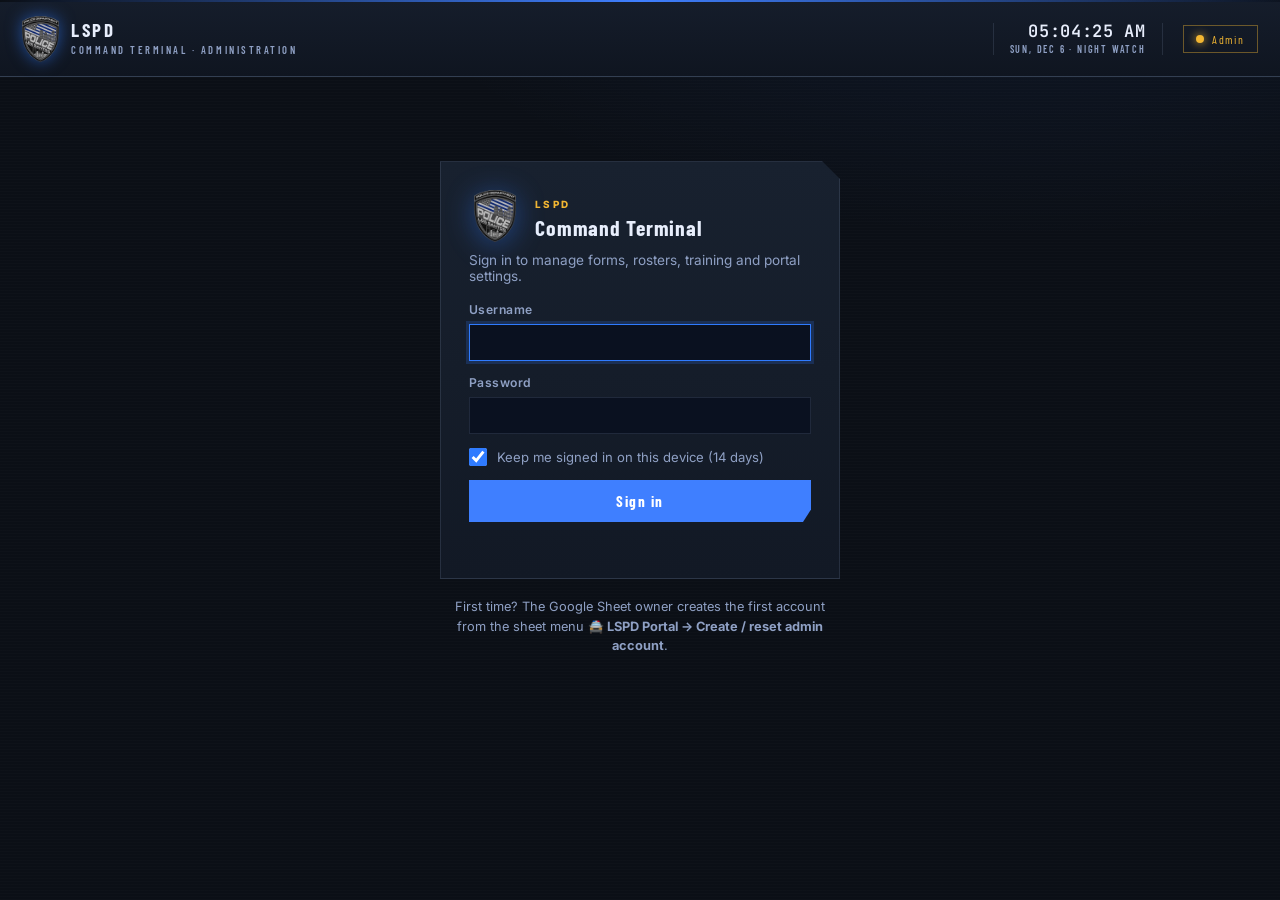
==== site/admin.html @ ed0a5044 "Duty check every 10 minutes (was 15); auto-spaces to ~15 if over 110 officers are connected; warm-up" ====
<!doctype html>
<html lang="en">
<head>
<meta charset="utf-8">
<meta name="viewport" content="width=device-width, initial-scale=1">
<meta name="robots" content="noindex">
<title>LSPD Admin</title>
<link rel="preconnect" href="https://fonts.googleapis.com"><link rel="preconnect" href="https://fonts.gstatic.com" crossorigin><link href="https://fonts.googleapis.com/css2?family=Inter:wght@400;500;600;700;800&family=Orbitron:wght@600;700;800&family=Black+Ops+One&family=Rajdhani:wght@600;700&family=Saira+Condensed:wght@700;800&display=swap" rel="stylesheet">
<link href="https://fonts.googleapis.com/css2?family=Barlow+Condensed:wght@500;600;700&family=JetBrains+Mono:wght@400;600&display=swap" rel="stylesheet">
<link rel="stylesheet" href="portal.css?v=202610200937">
<style>
  main.adm{max-width:1500px;padding:24px 22px 120px}
  .pill.admin{color:var(--gold);border-color:rgba(242,182,50,.4)}
  .who{font-size:.8rem;color:var(--muted);display:flex;gap:10px;align-items:center}
  .who b{color:var(--text)}
  .btn.sm{padding:8px 12px;font-size:.8rem;border-radius:9px}
  .btn.danger{background:transparent;border:1px solid rgba(255,77,94,.45);color:#ff8a95}
  .btn.danger:hover{background:rgba(255,77,94,.12)}
  .btn.gold{background:linear-gradient(135deg,var(--gold),#d99a12);color:#1a1200}
  .ibtn{background:transparent;border:1px solid var(--line);color:var(--muted);border-radius:8px;width:30px;height:30px;cursor:pointer;font-size:.85rem;flex:none}
  .ibtn:hover{border-color:var(--blue);color:var(--text)}
  .ibtn.x:hover{border-color:var(--red);color:var(--red)}
  .ibtn:disabled{opacity:.3;cursor:default}

  /* login */
  .login{max-width:400px;margin:60px auto 0}
  .login .sec h2{font-size:1.2rem;margin-bottom:4px}
  .login .sec p{color:var(--muted);font-size:.85rem;margin-bottom:18px}
  .login label.f{margin-bottom:14px}
  .login .btn{width:100%}
  .msg{font-size:.85rem;margin-top:12px;color:#ff8a95;min-height:1.2em}

  /* layout */
  .layout{display:grid;grid-template-columns:210px 1fr;gap:22px;align-items:start}
  nav.side{position:sticky;top:90px;display:grid;gap:4px}
  nav.side button{all:unset;cursor:pointer;padding:11px 14px;border-radius:11px;color:var(--muted);font-weight:600;font-size:.9rem;display:flex;gap:10px;align-items:center}
  nav.side button:hover{background:var(--panel2);color:var(--text)}
  nav.side button.on{background:linear-gradient(160deg,var(--panel2),var(--panel));border:1px solid var(--line);color:var(--text)}
  nav.side .sep{height:1px;background:var(--line);margin:8px 4px}
  @media(max-width:900px){.layout{grid-template-columns:1fr} nav.side{position:static;grid-template-columns:repeat(3,1fr)} nav.side .sep{display:none}}

  .pagehead{display:flex;align-items:center;gap:12px;margin-bottom:18px;flex-wrap:wrap}
  .pagehead h2{font-size:1.35rem}
  .pagehead p{color:var(--muted);font-size:.86rem;flex-basis:100%}
  .pagehead .spacer{flex:1}

  /* tables */
  table.list{width:100%;border-collapse:collapse;font-size:.88rem}
  table.list th{text-align:left;color:var(--muted);font-weight:600;font-size:.75rem;letter-spacing:.06em;text-transform:uppercase;padding:8px 10px;border-bottom:1px solid var(--line)}
  table.list td{padding:10px;border-bottom:1px solid var(--line);vertical-align:middle}
  table.list tr:last-child td{border-bottom:0}
  table.list .acts{display:flex;gap:6px;justify-content:flex-end;flex-wrap:wrap}
  .tablewrap{overflow-x:auto}
  .mono{font-family:ui-monospace,Consolas,monospace;font-size:.8rem;color:var(--muted)}
  .badge{display:inline-block;font-size:.7rem;font-weight:700;letter-spacing:.06em;padding:3px 9px;border-radius:999px;border:1px solid var(--line);text-transform:uppercase}
  .badge.live{color:var(--green);border-color:rgba(46,204,113,.45)}
  .badge.soon{color:var(--gold);border-color:rgba(242,182,50,.45)}
  .badge.hidden{color:var(--muted)}
  .badge.owner{color:var(--gold);border-color:rgba(242,182,50,.45)}
  .formrow .ic{font-size:1.4rem;width:42px;height:42px;border-radius:11px;display:grid;place-items:center;background:rgba(47,123,255,.12);border:1px solid rgba(47,123,255,.3)}
  .formrow .t b{display:block}
  .empty-note{color:var(--muted);font-size:.88rem;padding:14px 4px}

  /* editor */
  .editor{display:grid;gap:20px;align-items:start}
  .editor.side{grid-template-columns:minmax(380px,1fr) minmax(380px,1fr)}
  .editor.below,.editor.off{grid-template-columns:minmax(0,860px)}
  .editor.off .preview{display:none}
  .editor>div,.g2>*,.g3>*,label.f,.sub,.blk,details.sec{min-width:0}
  .editor input,.editor select,.editor textarea{max-width:100%;min-width:0}
  .editor.side .g3{grid-template-columns:1fr 1fr}
  .preview{background:var(--bg);box-shadow:-14px 0 24px -18px rgba(0,0,0,.8)}
  .preview{border-radius:12px}
  .editor.side .preview{position:sticky;top:84px;max-height:calc(100vh - 110px);overflow:auto}
  @media(max-width:1150px){.editor.side{grid-template-columns:minmax(0,860px)} .editor.side .preview{position:static;max-height:none}}
  .seg{display:inline-flex;border:1px solid var(--line);border-radius:10px;overflow:hidden}
  .seg button{all:unset;cursor:pointer;padding:7px 12px;font-size:.78rem;font-weight:700;color:var(--muted)}
  .seg button+button{border-left:1px solid var(--line)}
  .seg button.on{background:rgba(47,123,255,.18);color:var(--text)}
  .seg button:hover{color:var(--text)}
  #previewMount [data-b]{cursor:pointer}
  #previewMount tbody[data-b]:hover td{box-shadow:inset 0 0 0 999px rgba(47,123,255,.10)}
  #previewMount tbody[data-b].sel td{box-shadow:inset 0 0 0 999px rgba(242,182,50,.16)}
  #previewMount .hud-b{border-radius:20px;transition:outline-color .2s}
  #previewMount .hud-b:hover{outline:2px dashed rgba(47,123,255,.55);outline-offset:5px}
  #previewMount .hud-b.sel{outline:2px solid rgba(242,182,50,.8);outline-offset:5px}
  .blk.flash{animation:flash 1.4s ease}
  @keyframes flash{0%,60%{border-color:var(--gold);box-shadow:0 0 0 3px rgba(242,182,50,.35)}100%{border-color:var(--line);box-shadow:none}}
  .fullprev{position:fixed;inset:0;z-index:70;background:rgba(3,6,12,.92);overflow:auto;padding:24px 16px 60px;display:none}
  .fullprev.show{display:block}
  .fullprev .in{max-width:1100px;margin:0 auto}
  .fullprev .bar{display:flex;align-items:center;gap:12px;margin-bottom:14px;color:var(--muted);font-size:.85rem}
  .preview .ptitle{font-size:.75rem;letter-spacing:.18em;color:var(--muted);margin:0 0 10px;text-transform:uppercase;display:flex;gap:10px;align-items:center}
  .urow.locked{opacity:.6}
  .acct-q{width:100%;max-width:380px;height:38px;border-radius:9px;border:1px solid var(--line);background:rgba(0,0,0,.25);color:var(--text);padding:0 12px;font:14px Inter,sans-serif}
  .ulist .role-sel{height:auto;min-height:36px;padding:6px 10px;max-width:250px}
  .div-card>summary{text-transform:none!important;letter-spacing:.02em!important;font-size:.95rem!important;color:var(--text)!important}
  .div-card>summary small{color:var(--muted);font-weight:500}
  .div-card{border-left:4px solid var(--dc)!important}
  .div-dot{width:12px;height:12px;border-radius:50%;background:var(--dc);box-shadow:0 0 10px var(--dc)}
  .div-card .body{padding:0 20px 20px}
  .div-h4{font-size:.75rem;letter-spacing:.14em;text-transform:uppercase;color:var(--blue2);margin:4px 0 8px}
  .div-forms{display:grid;gap:6px}
  .div-frow{display:grid;grid-template-columns:minmax(200px,1fr) 2fr;gap:10px;align-items:center;padding:8px 12px;border:1px solid var(--line);border-radius:10px}
  .div-frow.on{border-color:var(--dc);background:rgba(255,255,255,.03)}
  .div-fname{display:flex;align-items:center;gap:9px;cursor:pointer;font-weight:600}
  .div-fname small{color:var(--muted);font-weight:500;font-size:.75rem}
  .div-fauth{display:flex;align-items:center;gap:8px;flex-wrap:wrap}
  .div-fauth select{max-width:260px}
  .div-frow .muted{color:var(--muted);font-size:.78rem}
  @media(max-width:700px){.div-frow{grid-template-columns:1fr}}
  details.sec{padding:0}
  details.sec>summary{list-style:none;cursor:pointer;padding:16px 20px;font-size:.82rem;letter-spacing:.16em;color:var(--blue2);font-weight:700;text-transform:uppercase;display:flex;align-items:center;gap:10px}
  details.sec>summary::-webkit-details-marker{display:none}
  details.sec>summary::after{content:"▸";margin-left:auto;color:var(--muted);transition:.2s}
  details.sec[open]>summary::after{transform:rotate(90deg)}
  details.sec>.body{padding:0 20px 20px;display:grid;gap:14px}
  .g2{display:grid;grid-template-columns:1fr 1fr;gap:12px}
  .g3{display:grid;grid-template-columns:1fr 1fr 1fr;gap:12px}
  @media(max-width:600px){.g2,.g3{grid-template-columns:1fr}}
  .stat{display:grid;gap:2px;padding:8px 16px;border-radius:12px;background:rgba(255,255,255,.04);border:1px solid rgba(110,170,255,.15)}.stat b{font-size:20px}.stat small{font-size:11px;opacity:.65;text-transform:uppercase;letter-spacing:.08em}
  .pcard{padding:14px 18px} .pcard.ready{border-color:rgba(242,182,50,.55)}
  .pc-head{display:flex;gap:12px;align-items:center;cursor:pointer;flex-wrap:wrap}
  .pcs{background:rgba(47,123,255,.14);border-radius:6px;padding:2px 8px;font-size:12px}
  .pc-since{display:flex;gap:10px;align-items:center;margin:14px 0 6px;flex-wrap:wrap} .pc-since input{max-width:180px}
  .pc-task{display:flex;justify-content:space-between;align-items:center;gap:10px;padding:10px 0 4px;border-top:1px solid rgba(255,255,255,.06)}
  .pc-task.done b{color:#86efac}
  .pc-hist{list-style:none;margin:0 0 6px 14px;display:grid;gap:3px;font-size:12.5px;opacity:.85}
  .pc-hist li{display:flex;gap:8px;align-items:center}
  .src{display:grid;grid-template-columns:1.2fr 1fr 1fr 1fr auto;gap:10px;padding:10px;border-radius:10px;background:rgba(255,255,255,.03)}
  @media(max-width:900px){.src{grid-template-columns:1fr 1fr}}
  .hbar{height:8px;border-radius:9px;background:rgba(255,255,255,.06);overflow:hidden}.hbar i{display:block;height:100%;border-radius:9px;background:linear-gradient(90deg,#22d3ee,#8b5cf6)}
  label.f small{display:block;color:var(--muted);font-size:.74rem;margin-top:5px;line-height:1.4}
  .admin input[type=text],.admin input[type=password],.admin input[type=number],.admin select,.admin textarea{padding:9px 11px;font-size:.88rem;border-radius:9px}
  .admin textarea{min-height:70px}
  input[type=password],input[type=number]{width:100%;background:#0a1120;border:1px solid var(--line);color:var(--text);border-radius:11px;padding:12px 14px;font:inherit;outline:none}
  input[type=color]{width:100%;height:38px;background:#0a1120;border:1px solid var(--line);border-radius:9px;padding:3px;cursor:pointer}
  .tog{display:flex;align-items:center;gap:10px;font-size:.86rem;cursor:pointer;user-select:none}
  .tog input{width:18px;height:18px;accent-color:var(--blue)}
  .chips{display:flex;flex-wrap:wrap;gap:6px}
  .chip{font-family:ui-monospace,Consolas,monospace;font-size:.74rem;background:#0a1120;border:1px solid var(--line);border-radius:6px;padding:3px 7px;color:var(--blue2);cursor:pointer}
  .chip:hover{border-color:var(--blue)}
  .help{font-size:.8rem;color:var(--muted);line-height:1.5}

  .blk{border:1px solid var(--line);border-radius:12px;background:#0b1323}
  .blk>summary{list-style:none;cursor:pointer;display:flex;align-items:center;gap:8px;padding:10px 12px}
  .blk>summary::-webkit-details-marker{display:none}
  .blk .ty{font-size:.66rem;font-weight:800;letter-spacing:.1em;text-transform:uppercase;padding:3px 8px;border-radius:6px;background:rgba(47,123,255,.15);color:var(--blue2);flex:none}
  .blk .sm{flex:1;min-width:0;white-space:nowrap;overflow:hidden;text-overflow:ellipsis;font-size:.86rem}
  .blk .bb{padding:4px 12px 14px;display:grid;gap:12px}
  .sub{border:1px dashed #2a3c60;border-radius:10px;padding:12px;display:grid;gap:10px;background:rgba(255,255,255,.015)}
  .subhead{display:flex;align-items:center;gap:6px}
  .subhead b{font-size:.8rem;flex:1;color:var(--muted)}
  .addbar{display:flex;gap:8px;align-items:center}
  .addbar select{flex:1}

  .savebar{position:fixed;left:50%;bottom:18px;transform:translate(-50%,120px);transition:.3s;z-index:40;
    background:var(--panel2);border:1px solid var(--gold);border-radius:14px;padding:12px 14px 12px 18px;display:flex;gap:12px;align-items:center;box-shadow:0 20px 50px rgba(0,0,0,.6);max-width:94vw}
  .savebar.show{transform:translate(-50%,0)}
  .savebar span{font-size:.88rem;color:var(--gold);font-weight:600}
  .result{font-size:.82rem;color:var(--muted)}
  .result.ok{color:var(--green)} .result.bad{color:#ff8a95}
  .modal{position:fixed;inset:0;background:rgba(3,6,12,.7);backdrop-filter:blur(4px);display:none;place-items:center;z-index:60;padding:16px}
  .modal.show{display:grid}
  .modal .sec{width:min(480px,100%);margin:0}
  /* ===== professional layer (sidebar, page headers, settings, hours, progression, admins, activity, account) ===== */
  nav.side{gap:2px;padding:6px;border:1px solid var(--line);border-radius:16px;background:linear-gradient(180deg,rgba(14,22,39,.85),rgba(10,16,30,.85))}
  nav.side .ng{font-size:.6rem;letter-spacing:.2em;text-transform:uppercase;color:#5d6d90;font-weight:800;padding:14px 12px 6px}
  nav.side .ng:first-child{padding-top:8px}
  nav.side .ng.sp{padding:6px 0 0;margin:6px 8px 4px;border-top:1px solid var(--line)}
  nav.side button{padding:9px 12px;border-radius:10px;font-size:.86rem;font-weight:500;gap:11px;border:1px solid transparent;position:relative}
  nav.side button svg{width:17px;height:17px;flex:none;fill:none;stroke:currentColor;stroke-width:1.8;stroke-linecap:round;stroke-linejoin:round;opacity:.8}
  nav.side button.on{background:rgba(47,123,255,.12);border-color:rgba(47,123,255,.28);color:#fff;font-weight:600}
  nav.side button.on::before{content:"";position:absolute;left:-7px;top:9px;bottom:9px;width:3px;border-radius:3px;background:var(--blue)}
  nav.side button.on svg{opacity:1;color:var(--blue2)}
  @media(max-width:900px){nav.side{grid-template-columns:repeat(2,1fr)} nav.side .ng{grid-column:1/-1;padding:8px 8px 2px} nav.side button.on::before{display:none}}
  .pagehead.v2{align-items:flex-end;padding-bottom:16px;margin-bottom:20px;border-bottom:1px solid var(--line)}
  .pagehead.v2 .ph-t{display:grid;gap:3px}
  .ph-kicker{font-size:.62rem;letter-spacing:.22em;text-transform:uppercase;color:var(--gold);font-weight:800}
  .pagehead.v2 h2{font-size:1.5rem;font-weight:800;letter-spacing:-.01em}
  .pagehead.v2 p{margin-top:2px}
  .sec.flush{padding:0;overflow:hidden}
  /* KPI strip */
  .kpis{display:grid;grid-template-columns:repeat(auto-fit,minmax(150px,1fr));gap:10px;margin-bottom:16px}
  .kpi{padding:12px 16px;border-radius:12px;background:var(--panel);border:1px solid var(--line);display:grid;gap:4px;align-content:start;min-width:0}
  .kpi.wide{grid-column:span 2}
  .kpi small{font-size:.62rem;letter-spacing:.16em;text-transform:uppercase;color:var(--muted);font-weight:700}
  .kpi b{font-size:1.45rem;font-weight:800;font-variant-numeric:tabular-nums;line-height:1.1}
  .kpi b.g{color:var(--gold)}
  .kpi select{height:34px;padding:0 10px;font-size:.85rem}
  @media(max-width:600px){.kpi.wide{grid-column:auto}}
  .note-line{margin:-6px 2px 14px}
  .pg .sec.empty-note{padding:18px 20px}
  .toolbar{display:flex;gap:10px;align-items:center;margin-bottom:14px;flex-wrap:wrap}
  .toolbar input{flex:1;min-width:200px;max-width:380px;height:38px}
  .toolbar .seg{margin-left:auto}
  /* Settings: index + label/control rows */
  .set-wrap{display:grid;grid-template-columns:190px minmax(0,1fr);gap:22px;align-items:start}
  .set-toc{position:sticky;top:96px;display:grid;gap:2px}
  .set-toc a{display:flex;gap:10px;align-items:center;padding:8px 10px;border-radius:9px;color:var(--muted);font-size:.84rem;cursor:pointer;text-decoration:none}
  .set-toc a:hover{background:var(--panel2);color:var(--text)}
  .set-toc .n{font-family:ui-monospace,Consolas,monospace;font-size:.7rem;color:#5d6d90}
  .set-main{display:grid;gap:16px}
  .pg-settings .set-panel{padding:0;scroll-margin-top:96px;gap:0!important}
  .pg-settings .set-panel>h3{margin:0;padding:16px 22px;font-size:.95rem;letter-spacing:0;text-transform:none;color:var(--text);font-weight:700;border-bottom:1px solid var(--line);background:rgba(255,255,255,.015)}
  .pg-settings .set-panel>*:not(h3){margin:0 22px}
  .pg-settings .set-panel>*:not(h3):first-of-type{margin-top:0}
  .pg-settings .set-panel>p.help{padding:14px 0 0}
  .pg-settings .set-panel>:last-child{margin-bottom:18px}
  .pg-settings .set-panel label.f,.pg-settings .set-panel .g2>label.f,.pg-settings .set-panel .g3>label.f{display:grid;grid-template-columns:minmax(180px,34%) minmax(0,1fr);column-gap:24px;row-gap:2px;align-items:start;padding:14px 0;border-bottom:1px solid rgba(255,255,255,.05)}
  .pg-settings .set-panel label.f>span{grid-column:1;grid-row:1;padding-top:9px;font-size:.84rem;font-weight:600;color:var(--text)}
  .pg-settings .set-panel label.f>small{grid-column:1;grid-row:2;margin-top:0}
  .pg-settings .set-panel label.f>:not(span):not(small){grid-column:2;grid-row:1/span 2}
  .pg-settings .set-panel .g2,.pg-settings .set-panel .g3{grid-template-columns:1fr;gap:0}
  .pg-settings .set-panel>.tog,.pg-settings .set-panel .g2>.tog{padding:14px 0 14px calc(min(34%,9999px) + 24px);border-bottom:1px solid rgba(255,255,255,.05)}
  .pg-settings .set-panel>div:not(.g2):not(.g3):not(.sub){padding:12px 0}
  @media(max-width:1000px){.set-wrap{grid-template-columns:1fr}.set-toc{display:none}}
  @media(max-width:700px){.pg-settings .set-panel label.f{grid-template-columns:1fr}.pg-settings .set-panel label.f>*{grid-column:1!important;grid-row:auto!important}.pg-settings .set-panel>.tog{padding-left:0}}
  /* Hours tables */
  .pg-hours .sec h3{font-size:.95rem;letter-spacing:0;text-transform:none;color:var(--text)}
  .pg-hours table.list td{padding:9px 10px}
  /* Progression admin board */
  .aboard .ab-row{display:grid;grid-template-columns:minmax(230px,1.6fr) repeat(var(--cols),minmax(52px,.6fr)) minmax(170px,1fr);align-items:center;min-height:50px;border-top:1px solid rgba(255,255,255,.05);cursor:pointer}
  .aboard .ab-row>span{padding:8px 12px}
  .aboard .ab-th{min-height:40px;border-top:0;background:rgba(255,255,255,.02);font-size:.64rem;letter-spacing:.14em;text-transform:uppercase;color:var(--muted);cursor:default}
  .aboard .ab-row:not(.ab-th):hover{background:rgba(47,123,255,.05)}
  .aboard .ab-row.open{background:rgba(47,123,255,.08)}
  .aboard .ab-row.ready{box-shadow:inset 3px 0 0 var(--green)}
  .aboard .ab-row.dl-warn{box-shadow:inset 3px 0 0 #f5c542} .aboard .ab-row.dl-over{box-shadow:inset 3px 0 0 #dc2626;background:rgba(220,38,38,.05)}
  .ab-task .acts{flex-wrap:nowrap;align-items:center} .ab-task .acts input.ab-date{width:150px!important;flex:none;height:32px;padding:0 8px;font-size:.8rem}
  .aboard .c{text-align:center}
  .aboard .r{display:flex;gap:10px;align-items:center;justify-content:flex-end}
  .ab-who{display:flex;gap:10px;align-items:center;min-width:0}
  .ab-who code{font-family:ui-monospace,Consolas,monospace;font-size:.74rem;color:var(--blue2);background:rgba(47,123,255,.1);border-radius:5px;padding:2px 6px}
  .ab-who b{font-weight:600;white-space:nowrap;overflow:hidden;text-overflow:ellipsis}
  .ab-who small{font-size:.68rem;color:#fcd34d;white-space:nowrap} .ab-who small.ok{color:#86efac}
  .ab-c{font-style:normal;display:inline-grid;place-items:center;min-width:28px;height:22px;border-radius:6px;font-size:.72rem;font-weight:700}
  .ab-c.ok{background:rgba(46,204,113,.14);color:#4ade80} .ab-c.pt{background:rgba(255,255,255,.06);padding:0 6px}
  .ab-c.no,.ab-c.lk{color:rgba(255,255,255,.25)} .ab-c.ex{background:rgba(167,139,250,.12);color:#c4b5fd;font-size:.6rem;padding:0 5px}
  .aboard .bar{width:80px;height:5px;border-radius:9px;background:rgba(255,255,255,.07);overflow:hidden}.aboard .bar i{display:block;height:100%;background:var(--blue)}
  .aboard .ready .bar i{background:var(--gold)}
  .aboard em.rd{font-style:normal;font-size:.58rem;font-weight:800;letter-spacing:.12em;text-transform:uppercase;color:#1a1405;background:var(--gold);border-radius:4px;padding:2px 6px}
  .ab-detail{padding:4px 18px 16px;background:rgba(47,123,255,.04);border-top:1px solid rgba(47,123,255,.12)}
  .ab-since{display:flex;gap:10px;align-items:center;padding:12px 0;flex-wrap:wrap;font-size:.84rem}
  .ab-since input{max-width:170px;height:34px;padding:0 10px}
  .ab-task{display:grid;grid-template-columns:minmax(260px,1.2fr) 2fr auto;gap:14px;align-items:center;padding:10px 0;border-top:1px solid rgba(255,255,255,.05)}
  .ab-tt{display:flex;gap:10px;align-items:center;min-width:0}
  .ab-tt .n{width:20px;height:20px;flex:none;border-radius:6px;display:grid;place-items:center;font-size:.66rem;font-weight:800;background:rgba(255,255,255,.07);color:var(--muted)}
  .ab-task.done .ab-tt .n{background:rgba(46,204,113,.2);color:#4ade80}
  .ab-tt b{font-weight:600;font-size:.86rem}
  .ab-tt .st{font-size:.72rem;color:var(--muted);white-space:nowrap;margin-left:auto}
  .ab-hist{display:flex;flex-wrap:wrap;gap:6px}
  .hchip{display:inline-flex;gap:6px;align-items:center;font-size:.72rem;color:var(--muted);background:rgba(255,255,255,.04);border:1px solid rgba(255,255,255,.07);border-radius:999px;padding:3px 4px 3px 10px}
  .hchip.old{opacity:.55;text-decoration:line-through}
  .hchip button{all:unset;cursor:pointer;width:18px;height:18px;border-radius:50%;display:grid;place-items:center;color:var(--muted)}
  .hchip button:hover{background:rgba(255,77,94,.18);color:#ff8a95}
  @media(max-width:900px){.ab-task{grid-template-columns:1fr}.aboard .ab-row{grid-template-columns:1fr auto}.aboard .ab-row .c{display:none}}
  details.setup-fold{margin-top:16px;padding:0}
  details.sec.setup-fold>summary{list-style:none;cursor:pointer;padding:16px 20px;display:grid;gap:2px;text-transform:none;letter-spacing:0;color:var(--text)}
  details.sec.setup-fold>summary::after{display:none}
  details.setup-fold>summary::-webkit-details-marker{display:none}
  details.setup-fold>summary span{font-weight:700;font-size:.95rem;letter-spacing:0}
  details.setup-fold>summary span::after{content:" ▸";color:var(--muted)}
  details.setup-fold[open]>summary span::after{content:" ▾"}
  details.setup-fold>summary small{color:var(--muted);font-size:.78rem}
  details.setup-fold .fold-part{padding:0 20px 18px;display:grid;gap:14px}
  /* Admins */
  .ulist .urow{display:grid;grid-template-columns:44px 1fr auto auto;gap:14px;align-items:center;padding:14px 20px;border-top:1px solid rgba(255,255,255,.05)}
  .ulist .urow:first-child{border-top:0}
  .av{width:40px;height:40px;border-radius:12px;display:grid;place-items:center;font-weight:800;font-size:.85rem;letter-spacing:.04em;background:rgba(47,123,255,.16);color:var(--blue2);border:1px solid rgba(47,123,255,.3)}
  .av.owner{background:rgba(242,182,50,.14);color:var(--gold);border-color:rgba(242,182,50,.35)}
  .av.big{width:68px;height:68px;border-radius:18px;font-size:1.3rem}
  .who-t{display:flex;flex-wrap:wrap;align-items:center;gap:4px 8px;min-width:0}
  .who-t small{flex-basis:100%;color:var(--muted);font-size:.76rem}
  .you{font-size:.6rem;font-weight:800;letter-spacing:.1em;text-transform:uppercase;color:var(--blue2);background:rgba(47,123,255,.12);border-radius:4px;padding:2px 6px}
  .rpill{font-size:.66rem;font-weight:800;letter-spacing:.12em;text-transform:uppercase;padding:4px 10px;border-radius:999px;border:1px solid var(--line);color:var(--muted)}
  .rpill.owner{color:var(--gold);border-color:rgba(242,182,50,.4)}
  .role-sel{width:auto;height:32px;padding:0 10px;font-size:.8rem}
  @media(max-width:700px){.ulist .urow{grid-template-columns:40px 1fr}.ulist .urow>.acts,.ulist .urow>select,.ulist .urow>.rpill{grid-column:2}}
  /* Activity timeline */
  .tlwrap{margin-bottom:12px}
  .tl-day{padding:10px 20px;font-size:.66rem;letter-spacing:.18em;text-transform:uppercase;font-weight:800;color:var(--muted);background:rgba(255,255,255,.02);border-bottom:1px solid var(--line)}
  .tl-row{display:grid;grid-template-columns:32px 1fr auto;gap:12px;align-items:start;padding:11px 20px;border-top:1px solid rgba(255,255,255,.04)}
  .tl-row:first-child{border-top:0}
  .tl-ic{width:30px;height:30px;border-radius:9px;display:grid;place-items:center;background:rgba(255,255,255,.05);color:var(--muted)}
  .tl-ic svg{width:15px;height:15px;fill:none;stroke:currentColor;stroke-width:1.9;stroke-linecap:round;stroke-linejoin:round}
  .tl-ic.sign-in{color:#86efac;background:rgba(46,204,113,.1)} .tl-ic.forms{color:var(--blue2);background:rgba(47,123,255,.12)}
  .tl-ic.training{color:var(--gold);background:rgba(242,182,50,.1)} .tl-ic.accounts{color:#c4b5fd;background:rgba(167,139,250,.12)}
  .tl-t{min-width:0;padding-top:1px}
  .tl-t b{font-weight:600;font-size:.88rem}
  .tl-by{margin-left:8px;font-size:.72rem;color:var(--muted);background:rgba(255,255,255,.05);border-radius:999px;padding:1px 8px}
  .tl-t small{display:block;color:var(--muted);font-size:.8rem;margin-top:2px;line-height:1.45}
  .tl-row time{font-size:.74rem;color:var(--muted);font-variant-numeric:tabular-nums;padding-top:4px;white-space:nowrap}
  /* Account */
  .acc-grid{display:grid;grid-template-columns:minmax(260px,340px) minmax(0,520px);gap:16px;align-items:start}
  .acc-card{display:grid;justify-items:start;gap:10px}
  .acc-card h3{font-size:1.2rem;letter-spacing:0;text-transform:none;color:var(--text);margin-top:4px}
  .acc-dl{display:grid;gap:10px;margin:8px 0 6px;width:100%}
  .acc-dl div{display:grid;gap:1px;padding-top:10px;border-top:1px solid rgba(255,255,255,.06)}
  .acc-dl dt{font-size:.62rem;letter-spacing:.16em;text-transform:uppercase;color:var(--muted);font-weight:700}
  .acc-dl dd{margin:0;font-size:.86rem}
  .acc-pw{display:grid;gap:14px}
  .acc-pw h3{font-size:1rem;letter-spacing:0;text-transform:none;color:var(--text)}
  .pwm{height:4px;border-radius:9px;background:rgba(255,255,255,.07);margin-top:8px;overflow:hidden}
  .pwm i{display:block;height:100%;width:0;transition:.3s;background:var(--red)}
  .pwm[data-s=ok] i{background:var(--gold)} .pwm[data-s=strong] i{background:var(--green)}
  @media(max-width:800px){.acc-grid{grid-template-columns:1fr}}
  /* Login */
  .login .sec{padding:28px}
  .login .keep{margin:2px 0 14px;font-size:.82rem;color:var(--muted)}
  .syncing{display:none;align-items:center;gap:7px;font-size:.72rem;color:var(--muted);margin-right:6px}
  .syncing.on{display:inline-flex}
  .syncing i{width:8px;height:8px;border-radius:50%;background:var(--blue2);animation:syncp 1s ease-in-out infinite}
  @keyframes syncp{50%{opacity:.25}}
  .lg-brand{display:flex;gap:14px;align-items:center;margin-bottom:10px}
  .lg-brand img{width:52px;height:52px;object-fit:contain;filter:drop-shadow(0 4px 14px rgba(47,123,255,.4))}
  .lg-brand span{font-size:.62rem;letter-spacing:.24em;color:var(--gold);font-weight:800}
  .login .lg-brand h2{font-size:1.35rem;margin:2px 0 0}
.hchip.failed{border-color:rgba(248,113,113,.45);color:#fca5a5;background:rgba(248,113,113,.08)}

  /* ===== Command Terminal skin: the same patrol-computer look as the new portal ===== */
  body.admin{--line:rgba(160,184,220,.14);--panel:#121925;--panel2:#18212f;background:#0b0f16;
    background-image:radial-gradient(1200px 700px at 80% -20%,rgba(63,127,255,.11),transparent 60%),repeating-linear-gradient(0deg,rgba(255,255,255,.012) 0 1px,transparent 1px 3px);background-attachment:fixed}
  body.admin .lightbar{height:2px;background:linear-gradient(90deg,transparent,#3f7fff,transparent);animation:none}
  body.admin header.top{background:linear-gradient(180deg,#151d2b,#0f1520);border-bottom:1px solid rgba(160,184,220,.22);backdrop-filter:none}
  body.admin .brand b{font:700 19px/1 "Barlow Condensed",sans-serif;letter-spacing:.14em}
  body.admin .brand small{font:600 10.5px/1.4 "Barlow Condensed",sans-serif;letter-spacing:.24em;margin-top:2px}
  .ct-clock{text-align:right;padding:0 16px;border-left:1px solid var(--line);border-right:1px solid var(--line);margin-right:6px}
  .ct-clock b{display:block;font:600 17px/1 "JetBrains Mono",monospace;letter-spacing:.04em}
  .ct-clock small{display:block;margin-top:3px;font:600 10px "Barlow Condensed",sans-serif;letter-spacing:.18em;color:var(--muted)}
  @media(max-width:700px){.ct-clock{display:none}}
  body.admin h1,body.admin .head h2,body.admin .ph h2,body.admin main h2{font-family:"Barlow Condensed",sans-serif;letter-spacing:.04em}
  body.admin .sec{border-radius:0;background:linear-gradient(180deg,#18212f,#121925);clip-path:polygon(0 0,calc(100% - 14px) 0,100% 14px,100% 100%,0 100%)}
  body.admin details.sec>summary,body.admin .sec>h3{font-family:"Barlow Condensed",sans-serif;font-weight:700;letter-spacing:.18em}
  body.admin .kpi{border-radius:0;clip-path:polygon(0 0,calc(100% - 10px) 0,100% 10px,100% 100%,0 100%);background:linear-gradient(180deg,#18212f,#121925)}
  body.admin .kpi small{font-family:"Barlow Condensed",sans-serif;letter-spacing:.18em;font-size:.68rem}
  body.admin .kpi b{font:700 1.9rem/1.05 "Barlow Condensed",sans-serif}
  body.admin nav.side{background:#0e141e;border:1px solid var(--line);padding:12px 10px;gap:2px;border-radius:0;clip-path:polygon(0 0,calc(100% - 12px) 0,100% 12px,100% 100%,0 100%)}
  body.admin nav.side .ng{font:600 10.5px/1 "Barlow Condensed",sans-serif;letter-spacing:.2em;color:#5d6a80;padding:12px 10px 6px;display:flex;align-items:center;gap:8px}
  body.admin nav.side .ng::after{content:"";flex:1;height:1px;background:var(--line)}
  body.admin nav.side button{border-radius:0;padding:9px 12px;font-size:.88rem;position:relative}
  body.admin nav.side button.on{background:rgba(63,127,255,.12);border:0;color:#fff}
  body.admin nav.side button.on::before{content:"";position:absolute;left:-10px;top:6px;bottom:6px;width:3px;background:#3f7fff}
  body.admin nav.side svg{stroke:#9fb1cf}
  body.admin .btn{border-radius:0}
  body.admin .btn.primary{background:#3f7fff;box-shadow:none;font-family:"Barlow Condensed",sans-serif;letter-spacing:.1em;font-size:.95rem;clip-path:polygon(0 0,100% 0,100% 70%,calc(100% - 8px) 100%,0 100%)}
  body.admin .btn.sm{border-radius:0}
  body.admin input,body.admin select,body.admin textarea{border-radius:0!important}
  body.admin .badge,body.admin .rpill{border-radius:0;font-family:"Barlow Condensed",sans-serif;letter-spacing:.14em}
  body.admin .pill{border-radius:0;font-family:"Barlow Condensed",sans-serif;letter-spacing:.16em}
  body.admin .urow,body.admin .ab-row{border-radius:0}
  body.admin .av{border-radius:0}
  body.admin .pagehead{border-bottom:1px solid var(--line);padding-bottom:14px;margin-bottom:18px}
  body.admin .pagehead h2{font:700 2rem/1 "Barlow Condensed",sans-serif;letter-spacing:.03em}
  body.admin .ph-kicker{font:600 11px "Barlow Condensed",sans-serif;letter-spacing:.24em;color:#8fb2ff}
  body.admin .login .sec{clip-path:polygon(0 0,calc(100% - 18px) 0,100% 18px,100% 100%,0 100%)}
  body.admin .savebar{border-radius:0;clip-path:polygon(0 0,100% 0,100% 100%,12px 100%,0 calc(100% - 12px))}
</style>
</head>
<body class="admin">
<div class="lightbar"></div>
<header class="top">
  <div class="top-in" style="max-width:1500px">
    <a class="brand" href="forms.html">
      <img class="brand-logo" id="brandLogo" src="img/lspd-patch.png" alt="LSPD">
      <div><b>LSPD</b><small>COMMAND TERMINAL · ADMINISTRATION</small></div>
    </a>
    <div class="spacer"></div>
    <div class="ct-clock"><b id="ctClock">--:--:--</b><small id="ctDate"></small></div>
    <span class="syncing" id="syncing"><i></i>Syncing</span>
    <div class="who" id="who" style="display:none"><span>Signed in as <b id="whoName"></b> <span class="badge" id="whoRole"></span></span><button class="btn ghost sm" id="logoutBtn">Log out</button></div>
    <div class="pill admin" id="adminPill"><span class="dot" style="background:var(--gold);box-shadow:0 0 10px var(--gold)"></span> Admin</div>
  </div>
</header>

<main class="adm">
  <!-- LOGIN -->
  <section id="loginView" class="login" style="display:none">
    <form class="sec" id="loginForm" autocomplete="on">
      <div class="lg-brand"><img src="img/lspd-patch.png" alt=""><div><span>LSPD</span><h2>Command Terminal</h2></div></div>
      <p>Sign in to manage forms, rosters, training and portal settings.</p>
      <label class="f"><span>Username</span><input type="text" id="lgUser" autocomplete="username" required></label>
      <label class="f"><span>Password</span><input type="password" id="lgPass" autocomplete="current-password" required></label>
      <label class="tog keep"><input type="checkbox" id="lgKeep" checked> Keep me signed in on this device (14 days)</label>
      <button class="btn primary" id="lgBtn">Sign in</button>
      <div class="msg" id="lgMsg"></div>
    </form>
    <p class="help" style="text-align:center">First time? The Google Sheet owner creates the first account from the sheet menu <b>🚔 LSPD Portal → Create / reset admin account</b>.</p>
  </section>

  <!-- APP -->
  <section id="appView" style="display:none">
    <div class="layout">
      <nav class="side" id="nav">
        <div class="ng">Build</div>
<button data-tab="forms"><svg viewBox="0 0 24 24"><path d="M6 3h9l4 4v14H6z"/><path d="M14 3v5h5M9 13h7M9 17h5"/></svg><span>Forms</span></button>
<button data-tab="webhooks"><svg viewBox="0 0 24 24"><path d="M10 14a4 4 0 0 0 5.7 0l3-3a4 4 0 0 0-5.7-5.7l-1 1"/><path d="M14 10a4 4 0 0 0-5.7 0l-3 3a4 4 0 0 0 5.7 5.7l1-1"/></svg><span>Webhooks</span></button>
        <div class="ng">Operations</div>
<button data-tab="hours"><svg viewBox="0 0 24 24"><circle cx="12" cy="13" r="8"/><path d="M12 9v4l3 2M9 2h6"/></svg><span>Hours</span></button>
<button data-tab="promo"><svg viewBox="0 0 24 24"><path d="M5 15l7-5 7 5M5 20l7-5 7 5M5 10l7-5 7 5"/></svg><span>Progression</span></button>
<button data-tab="divisions"><svg viewBox="0 0 24 24"><path d="M12 2l8 4v6c0 5-3.5 8.5-8 10-4.5-1.5-8-5-8-10V6z"/><path d="M9 12l2 2 4-4"/></svg><span>Division Command</span></button>
        <div class="ng">Administration</div>
<button data-tab="settings"><svg viewBox="0 0 24 24"><circle cx="12" cy="12" r="3"/><path d="M19.4 15a1.7 1.7 0 0 0 .3 1.8l.1.1a2 2 0 1 1-2.8 2.8l-.1-.1a1.7 1.7 0 0 0-1.8-.3 1.7 1.7 0 0 0-1 1.5V21a2 2 0 1 1-4 0v-.1a1.7 1.7 0 0 0-1.1-1.5 1.7 1.7 0 0 0-1.8.3l-.1.1a2 2 0 1 1-2.8-2.8l.1-.1a1.7 1.7 0 0 0 .3-1.8 1.7 1.7 0 0 0-1.5-1H3a2 2 0 1 1 0-4h.1a1.7 1.7 0 0 0 1.5-1.1 1.7 1.7 0 0 0-.3-1.8l-.1-.1a2 2 0 1 1 2.8-2.8l.1.1a1.7 1.7 0 0 0 1.8.3H9a1.7 1.7 0 0 0 1-1.5V3a2 2 0 1 1 4 0v.1a1.7 1.7 0 0 0 1 1.5 1.7 1.7 0 0 0 1.8-.3l.1-.1a2 2 0 1 1 2.8 2.8l-.1.1a1.7 1.7 0 0 0-.3 1.8V9a1.7 1.7 0 0 0 1.5 1H21a2 2 0 1 1 0 4h-.1a1.7 1.7 0 0 0-1.5 1z"/></svg><span>Portal Settings</span></button>
<button data-tab="perms"><svg viewBox="0 0 24 24"><path d="M12 3l7 3v6c0 4.5-3 7.5-7 9-4-1.5-7-4.5-7-9V6z"/><path d="M9 12l2 2 4-4"/></svg><span>Permissions</span></button>
<button data-tab="fleet"><svg viewBox="0 0 24 24"><path d="M4 16v-4l2-5h12l2 5v4M4 16h16M4 16v2h3v-2M17 16v2h3v-2M7 12h10"/></svg><span>Fleet &amp; Uniforms</span></button>
<button data-tab="accounts"><svg viewBox="0 0 24 24"><rect x="3" y="5" width="18" height="14" rx="2"/><circle cx="9" cy="12" r="2.5"/><path d="M14 10h4M14 14h3"/></svg><span>Officer Accounts</span></button>
<button data-tab="discord"><svg viewBox="0 0 24 24"><path d="M8 7.5c2.6-1 5.4-1 8 0M7 16.5c3.2 1.2 6.8 1.2 10 0M6.5 7.5 4 15.5c1.4 1.3 3 2 4.5 2.3l1-2M17.5 7.5l2.5 8c-1.4 1.3-3 2-4.5 2.3l-1-2"/><circle cx="9.5" cy="12" r="1.2"/><circle cx="14.5" cy="12" r="1.2"/></svg><span>Discord</span></button>
<button data-tab="admins"><svg viewBox="0 0 24 24"><circle cx="9" cy="8" r="3.5"/><path d="M2.5 20a6.5 6.5 0 0 1 13 0M16 4.5a3.5 3.5 0 0 1 0 7M18.5 14a6 6 0 0 1 3 6"/></svg><span>Admins</span></button>
<button data-tab="activity"><svg viewBox="0 0 24 24"><path d="M3 12h4l3-8 4 16 3-8h4"/></svg><span>Activity Log</span></button>
        <div class="ng sp"></div>
<button data-tab="account"><svg viewBox="0 0 24 24"><rect x="4" y="10" width="16" height="11" rx="2"/><path d="M8 10V7a4 4 0 0 1 8 0v3"/></svg><span>My Account</span></button>
      </nav>
      <div id="page"></div>
    </div>
  </section>
  <div class="loading" id="bootMsg">Loading…</div>
</main>

<div class="savebar" id="savebar">
  <span>● Unsaved changes</span>
  <button class="btn ghost sm" id="discardBtn">Discard</button>
  <button class="btn gold sm" id="saveBtn">Save &amp; publish</button>
</div>
<div class="modal" id="modal"><div class="sec" id="modalBody"></div></div>
<div class="toast" id="toast"></div>

<script src="templates.js?v=1"></script>
<script src="forms.js?v=202610200937"></script>
<script>
/* =====================================================================
   STATE + API
   ===================================================================== */
const $ = id => document.getElementById(id);
// Sign-in token: kept in this browser for 14 days when "Keep me signed in" is ticked, otherwise until the tab closes.
let TOKEN = null;
try { TOKEN = localStorage.getItem("lspd_admin_token") || sessionStorage.getItem("lspd_admin_token"); } catch (e) {}
function saveToken(t, remember) {
  TOKEN = t;
  try { localStorage.removeItem("lspd_admin_token"); sessionStorage.removeItem("lspd_admin_token"); (remember ? localStorage : sessionStorage).setItem("lspd_admin_token", t); } catch (e) {}
}
const SNAP_KEY = "lspd_admin_snap";      // last loaded portal, so the admin opens instantly next time and refreshes behind the scenes
function saveSnap(res) { try { localStorage.setItem(SNAP_KEY, JSON.stringify({ me: res.me, config: res.config, webhooks: res.webhooks, backend: res.backend, admins: res.admins, log: (res.log || []).slice(0, 60), snapshot: res.snapshot || SNAP || null, at: Date.now() })); } catch (e) {} }
let ME = null, CFG = null, BASE = "", VERSION = 0, HOOKS = [], ADMINS = [], LOG = [], SNAP = null, BACKEND_HAVE = 0, CIDCMD = null;
let TAB = "forms", EDIT = null;           // EDIT = id of form being edited
let PV = "side";                          // preview layout: side | below | off
try { PV = localStorage.getItem("lspd_admin_preview") || "side"; } catch (e) {}
const OPEN = new WeakSet();               // which block cards are expanded

function toast(msg, type) {
  const t = $("toast"); t.textContent = msg; t.className = "toast show " + (type || "");
  clearTimeout(toast._t); toast._t = setTimeout(() => t.className = "toast", 4800);
}
async function api(action, data) {
  const res = await Portal.post(Object.assign({ action: action, token: TOKEN }, data || {}));
  if (res.error === "AUTH") { signedOut(res.message); throw new Error(res.message); }
  if (!res.ok) throw new Error(res.message || res.error || "Request failed");
  return res;
}
const clone = o => JSON.parse(JSON.stringify(o));
function isDirty() { return CFG && JSON.stringify(CFG) !== BASE; }
function dirty() { $("savebar").classList.toggle("show", isDirty()); }

/* =====================================================================
   DOM HELPERS
   ===================================================================== */
function h(tag, attrs, ...kids) {
  const el = document.createElement(tag);
  Object.entries(attrs || {}).forEach(([k, v]) => {
    if (v == null || v === false) return;
    if (k === "class") el.className = v;
    else if (k === "text") el.textContent = v;
    else if (k.startsWith("on")) el.addEventListener(k.slice(2), v);
    else if (k === "value") el.value = v;
    else if (k === "checked") el.checked = v;
    else el.setAttribute(k, v === true ? "" : v);
  });
  kids.flat(Infinity).forEach(k => { if (k == null || k === false) return; el.append(k.nodeType ? k : document.createTextNode(k)); });
  return el;
}
function field(label, control, hint) {
  return h("label", { class: "f" }, h("span", { text: label }), control, hint ? h("small", { text: hint }) : null);
}
// bound inputs: write straight into the config object, then refresh preview / save bar
function bind(obj, key, opts) {
  opts = opts || {};
  let el;
  if (opts.type === "textarea") el = h("textarea", { rows: opts.rows || 3, placeholder: opts.placeholder });
  else if (opts.type === "select") {
    el = h("select", {}, opts.options.map(o => h("option", { value: o[0], text: o[1] })));
  } else el = h("input", { type: opts.type || "text", placeholder: opts.placeholder, maxlength: opts.max });
  const get = opts.get || (v => v == null ? "" : v), set = opts.set || (v => v);
  el.value = get(obj[key]);
  el.addEventListener(opts.type === "select" ? "change" : "input", () => {
    obj[key] = set(el.value);
    if (opts.reflect && el.value !== get(obj[key])) el.value = get(obj[key]);
    changed(opts.structural);
  });
  return el;
}
function toggle(obj, key, label, structural) {
  const cb = h("input", { type: "checkbox", checked: !!obj[key], onchange: () => { obj[key] = cb.checked; changed(structural); } });
  return h("label", { class: "tog" }, cb, label);
}
const linesGet = v => (v || []).join("\n");
const linesSet = v => v.split("\n").map(s => s.trim()).filter(Boolean);

let previewTimer;
function changed(structural) {
  dirty();
  if (structural) renderPage(true);
  else { clearTimeout(previewTimer); previewTimer = setTimeout(renderPreview, 250); }
}
function move(arr, i, d) { const j = i + d; if (j < 0 || j >= arr.length) return; [arr[i], arr[j]] = [arr[j], arr[i]]; }
function ctrls(arr, i, opts) {
  opts = opts || {};
  const stop = fn => e => { e.preventDefault(); e.stopPropagation(); fn(); };
  return h("span", { style: "display:flex;gap:4px" },
    h("button", { type: "button", class: "ibtn", title: "Move up", disabled: i === 0, onclick: stop(() => { move(arr, i, -1); changed(true); }) }, "↑"),
    h("button", { type: "button", class: "ibtn", title: "Move down", disabled: i === arr.length - 1, onclick: stop(() => { move(arr, i, 1); changed(true); }) }, "↓"),
    opts.dup ? h("button", { type: "button", class: "ibtn", title: "Duplicate", onclick: stop(() => { arr.splice(i + 1, 0, opts.dup(arr[i])); changed(true); }) }, "⧉") : null,
    h("button", { type: "button", class: "ibtn x", title: "Remove", onclick: stop(() => { if (!opts.confirm || confirm(opts.confirm)) { arr.splice(i, 1); changed(true); } }) }, "✕"));
}
function modal(build) {
  const body = $("modalBody"); body.innerHTML = "";
  const close = () => $("modal").classList.remove("show");
  body.append(build(close));
  $("modal").classList.add("show");
  const first = body.querySelector("input,select,textarea"); if (first) first.focus();
}
$("modal").addEventListener("click", e => { if (e.target.id === "modal") $("modal").classList.remove("show"); });

/* =====================================================================
   AUTH + LOADING
   ===================================================================== */
// start Google up as soon as the sign-in page shows, so signing in itself is quick
let woke = 0;
function wakeGoogle() { if (Date.now() - woke < 60000) return; woke = Date.now(); try { fetch(Portal.ENDPOINT + "?action=wake&t=" + woke).catch(() => {}); } catch (e) {} }
function signedOut(msg) {
  wakeGoogle();
  TOKEN = null; try { sessionStorage.removeItem("lspd_admin_token"); localStorage.removeItem("lspd_admin_token"); localStorage.removeItem(SNAP_KEY); } catch (e) {}
  $("appView").style.display = "none"; $("who").style.display = "none"; $("bootMsg").style.display = "none";
  $("loginView").style.display = ""; $("lgMsg").textContent = msg || ""; $("lgUser").focus();
  $("savebar").classList.remove("show");
}
$("lgUser").addEventListener("focus", wakeGoogle);
$("loginForm").addEventListener("submit", async e => {
  e.preventDefault();
  $("lgBtn").disabled = true; $("lgMsg").textContent = "";
  try {
    const remember = $("lgKeep").checked;
    $("lgBtn").textContent = "Signing in…";
    const slow = setTimeout(() => { $("lgBtn").textContent = "Signing in… (Google is waking up)"; }, 5000);
    const res = await Portal.post({ action: "login", username: $("lgUser").value.trim(), password: $("lgPass").value, remember: remember });
    clearTimeout(slow);
    if (!res.ok) throw new Error(res.error);
    saveToken(res.token, remember);
    $("lgPass").value = "";
    if (res.config) applyAll(res); else await loadAll();     // new backend sends everything with the sign-in (one trip)
  } catch (err) { $("lgMsg").textContent = err.message; }
  finally { $("lgBtn").disabled = false; $("lgBtn").textContent = "Sign in"; }
});
$("logoutBtn").onclick = async () => {
  if (isDirty() && !confirm("You have unsaved changes. Log out anyway?")) return;
  try { await api("logout"); } catch (e) {}
  CFG = null; signedOut("Signed out.");
};

async function loadAll(keepEdits) {
  const res = await api("getAll");
  applyAll(res, keepEdits);
}
function applyAll(res, keepEdits) {
  if (res.leader || (res.me && res.me.role === "leader")) { location.replace("division.html"); return; }   // division leaders only use Division Command
  saveSnap(res);
  $("syncing").classList.remove("on");
  ME = res.me; HOOKS = res.webhooks; ADMINS = res.admins; LOG = res.log; if (res.snapshot) SNAP = res.snapshot; if (res.cidCommand != null) CIDCMD = res.cidCommand;   // the quick-open copy may not carry it: keep what we know
  if (Portal.setRoster) Portal.setRoster(res.roster || []);
  if (Portal.setRosters) { Portal.setRosters(res.rosters || {}); window.__rosters = res.rosters || {}; }
  showBackendWarning(res.backend || 0); BACKEND_HAVE = res.backend || BACKEND_HAVE;
  if (!keepEdits) {
    CFG = res.config; VERSION = res.config.version;
    if (typeof Portal.withDefaults === "function") CFG.forms = CFG.forms.map(f => Portal.withDefaults(f)); // built-in guides for forms saved before guides existed
    BASE = JSON.stringify(CFG);
  }
  $("loginView").style.display = "none"; $("bootMsg").style.display = "none"; $("appView").style.display = "";
  $("who").style.display = ""; $("whoName").textContent = ME.username;
  $("whoRole").textContent = ME.role; $("whoRole").className = "badge " + (ME.role === "owner" ? "owner" : "");
  if (EDIT && !CFG.forms.some(f => f.id === EDIT)) EDIT = null;
  dirty(); renderPage();
  if ((res.rostersMissing || []).length) api("rosters").then(r => {          // fill in roster tabs that weren't cached yet
    window.__rosters = Object.assign({}, window.__rosters || {}, r.rosters || {});
    if (Portal.setRosters) Portal.setRosters(window.__rosters);
    if (TAB === "forms" && EDIT) renderPreview();
  }).catch(() => {});
}

// Google is running an older WebApp.gs than this website needs -> saves can lose new settings.
function showBackendWarning(have) {
  let el = $("backendWarn");
  if (have >= Portal.BACKEND_NEEDS) { if (el) el.remove(); return; }
  if (!el) {
    el = h("div", { id: "backendWarn", class: "maint", style: "text-align:left;margin-bottom:18px" });
    $("appView").prepend(el);
  }
  el.innerHTML = "";
  el.append(h("b", { text: "⚠️ Your Google Apps Script is out of date " }), "(running version " + (have || "1") + ", this site needs " + Portal.BACKEND_NEEDS + "). " +
    "Some settings, like newer looks, will reset when you save. Fix: paste the latest WebApp.gs into Extensions → Apps Script, then Deploy → Manage deployments → pencil → New version → Deploy, and reload this page.");
}

$("saveBtn").onclick = async () => {
  const btn = $("saveBtn"); btn.disabled = true; btn.textContent = "Saving…";
  try {
    const res = await Portal.post({ action: "saveConfig", token: TOKEN, config: CFG, baseVersion: VERSION });
    if (res.error === "AUTH") { signedOut(res.message); return; }
    if (res.error === "CONFLICT") {
      if (confirm(res.message + "\n\nReload now?")) await loadAll();
      return;
    }
    if (!res.ok) throw new Error(res.error);
    const editIndex = EDIT ? CFG.forms.findIndex(f => f.id === EDIT) : -1;
    const sentRoster = JSON.stringify(((CFG.settings || {}).roster || {}).tabIds || []);
    CFG = res.config; VERSION = CFG.version; BASE = JSON.stringify(CFG);
    if (editIndex > -1 && CFG.forms[editIndex]) EDIT = CFG.forms[editIndex].id;
    if (sentRoster !== JSON.stringify(((CFG.settings || {}).roster || {}).tabIds || [])) {
      setTimeout(() => toast("Heads up: Google didn't keep your roster tab choices. Your Apps Script is out of date. Paste the latest WebApp.gs and deploy a New version.", "bad"), 1600);
    }
    dirty(); renderPage(true);
    if (SNAP && SNAP.on) {                // fast loading: push the new copy to the site straight away (its own request, so saving isn't held up)
      toast("Saved. Updating the main site now (about 30 seconds)…", "ok");
      api("snapshotPublish").then(r => { SNAP = r.snapshot || SNAP; toast("Saved and sent to the main site. It shows there in about 20 seconds.", "ok"); })
        .catch(e => toast("Saved, but updating the main site's copy failed: " + e.message + " (it retries by itself within 10 minutes).", "bad"))
        .finally(() => loadAll(true).catch(() => {}));
    } else {
      toast("Saved. The main site picks this up the next time it reaches Google.", "ok");
      loadAll(true).catch(() => {});  // refresh activity log
    }
  } catch (err) { toast(err.message, "bad"); }
  finally { btn.disabled = false; btn.textContent = "Save & publish"; }
};
$("discardBtn").onclick = () => {
  if (!confirm("Throw away all unsaved changes?")) return;
  CFG = JSON.parse(BASE);
  if (EDIT && !CFG.forms.some(f => f.id === EDIT)) EDIT = null;
  dirty(); renderPage();
};
window.addEventListener("beforeunload", e => { if (isDirty()) { e.preventDefault(); e.returnValue = ""; } });

/* =====================================================================
   PAGES
   ===================================================================== */
$("nav").addEventListener("click", e => {
  const b = e.target.closest("[data-tab]"); if (!b) return;
  TAB = b.dataset.tab; if (TAB !== "forms") EDIT = null; renderPage();
});
function renderPage(keepScroll) {
  const y = window.scrollY;
  document.querySelectorAll("#nav [data-tab]").forEach(b => b.classList.toggle("on", b.dataset.tab === TAB));
  const page = $("page"); page.innerHTML = ""; page.className = "pg pg-" + TAB;
  ({ forms: EDIT ? pageEditor : pageForms, webhooks: pageWebhooks, settings: pageSettings, hours: pageHours, promo: pagePromo, divisions: pageDivisions, accounts: pageAccounts, fleet: pageFleet, discord: pageDiscord, perms: pagePerms, admins: pageAdmins, activity: pageActivity, account: pageAccount })[TAB](page);
  if (keepScroll) window.scrollTo(0, y); else window.scrollTo(0, 0);
}
const TAB_GROUP = { hours: "Operations", promo: "Operations", settings: "Administration", admins: "Administration", activity: "Administration", account: "Account" };
function head(title, desc, ...right) {
  const kick = TAB_GROUP[TAB] ? h("span", { class: "ph-kicker", text: TAB_GROUP[TAB] }) : null;
  return h("div", { class: "pagehead" + (kick ? " v2" : "") }, kick ? h("div", { class: "ph-t" }, kick, h("h2", { text: title })) : h("h2", { text: title }), h("div", { class: "spacer" }), right, desc ? h("p", { text: desc }) : null);
}
const initials = n => String(n || "?").replace(/[^A-Za-z0-9 ._-]/g, "").split(/[ ._-]+/).filter(Boolean).slice(0, 2).map(w => w[0].toUpperCase()).join("") || "?";
function ago(iso) {
  if (!iso) return "never";
  const d = (Date.now() - new Date(iso)) / 1000;
  if (d < 60) return "just now"; if (d < 3600) return Math.floor(d / 60) + " min ago"; if (d < 86400) return Math.floor(d / 3600) + " h ago";
  if (d < 86400 * 7) return Math.floor(d / 86400) + " d ago"; return new Date(iso).toLocaleDateString(undefined, { month: "short", day: "numeric", year: "numeric" });
}
const STATUS_TXT = { live: "Live", soon: "Coming soon", hidden: "Hidden" };

/* ---------------- FORMS LIST ---------------- */
function pageForms(page) {
  page.append(head("Forms", "Live forms appear on the portal home page. Coming-soon forms show as greyed-out cards. Hidden forms are only visible here. Drag order = home page order.",
    h("button", { class: "btn ghost sm", onclick: templateModal }, "+ From template"),
    h("button", { class: "btn primary sm", onclick: newForm }, "+ New form")));
  const body = h("div", { class: "sec" });
  if (!CFG.forms.length) body.append(h("div", { class: "empty-note", text: "No forms yet." }));
  const tbl = h("table", { class: "list" });
  CFG.forms.forEach((f, i) => {
    tbl.append(h("tr", { class: "formrow" },
      h("td", { style: "width:52px" }, h("div", { class: "ic", text: f.icon || "📄" })),
      h("td", { class: "t" }, h("b", { text: f.title }), h("span", { class: "mono", text: f.id + " · " + (f.blocks || []).length + " blocks" + (f.webhookId ? " · → " + hookName(f.webhookId) : " · no webhook") + " · section: " + (String(f.section || "").trim() || "Reports") })),
      h("td", {}, h("span", { class: "badge " + f.status, text: STATUS_TXT[f.status] || f.status })),
      h("td", {}, h("div", { class: "acts" },
        h("button", { class: "btn ghost sm", onclick: () => { EDIT = f.id; renderPage(); } }, "Edit"),
        ctrls(CFG.forms, i, { dup: dupForm, confirm: "Delete \"" + f.title + "\"? Its past submissions stay in the sheet." })))));
  });
  body.append(h("div", { class: "tablewrap" }, tbl));
  page.append(body);
}
function hookName(id) { const w = HOOKS.find(x => x.id === id); return w ? w.name : id + " (missing!)"; }
function uniqueFormId(base) { let id = base, n = 2; while (CFG.forms.some(f => f.id === id)) id = base + "-" + n++; return id; }
function dupForm(f) { const c = clone(f); c.id = uniqueFormId(f.id + "-copy"); c.title = f.title + " (copy)"; c.status = "hidden"; if (c.leaderboard) c.leaderboard.messageId = ""; return c; }
// Ready-made reports (site/templates.js). Roster tabs are matched by name, e.g. "K-9 - Roster".
async function templateModal() {
  const list = window.PORTAL_TEMPLATES || [];
  if (!list.length) return toast("No templates found (templates.js didn't load).", "bad");
  if (!ROSTER_TABS) { try { const r = await api("rosterTabs", {}); ROSTER_TABS = { book: r.book, tabs: r.tabs, url: (CFG.settings.roster || {}).url || "" }; } catch (e) {} }
  modal(close => h("div", { style: "display:grid;gap:12px" }, h("h3", { text: "Add a ready-made report" }),
    h("p", { class: "help", text: "It's added as Hidden so you can look it over, pick a webhook and tweak anything before setting it Live." }),
    list.map(t => h("button", { class: "btn ghost", style: "text-align:left;display:flex;gap:12px;align-items:center", onclick: () => { addTemplate(t); close(); } },
      h("span", { style: "font-size:1.6rem" }, t.icon), h("span", {}, h("b", { text: t.title }), h("div", { class: "help", text: t.description })))),
    h("div", { class: "actions", style: "margin-top:0" }, h("button", { class: "btn ghost", onclick: close }, "Cancel"))));
}
function addTemplate(t) {
  const f = clone(t);
  f.id = uniqueFormId(t.id); f.status = "hidden";
  const missing = [];
  (f.blocks || []).forEach(b => (b.fields || []).concat(b.columns || []).forEach(fd => {
    if (!fd.rosterTabName) return;
    const tab = ROSTER_TABS && (ROSTER_TABS.tabs.find(x => x.name === fd.rosterTabName) || ROSTER_TABS.tabs.find(x => x.name.trim().toLowerCase() === fd.rosterTabName.trim().toLowerCase()));
    if (tab) { fd.rosterTabId = tab.id; fd.rosterTabName = tab.name; } else if (!missing.includes(fd.rosterTabName)) missing.push(fd.rosterTabName);
  }));
  CFG.forms.push(f); EDIT = f.id; changed(); renderPage();
  toast(missing.length ? "Added. Couldn't find roster tab(s): " + missing.join(", ") + ". Pick them on the name boxes." : "Added \"" + f.title + "\" (hidden). Pick a webhook, check it over, then set it Live and Save & publish.", missing.length ? "bad" : "ok");
}

function newForm() {
  const id = uniqueFormId("new-form");
  CFG.forms.push({
    id: id, status: "hidden", icon: "📄", title: "New Form", description: "",
    submitLabel: "Submit to Discord", copyText: false, webhookId: "", color: "#3498db",
    embedTitle: "{callsign}", threadTitle: "{callsign}", archiveSheet: "",
    tags: { base: [], rules: [] },
    leaderboard: { enabled: false, countField: "", webhookId: "", messageId: "", title: "", heading: "" },
    blocks: [
      { type: "banner", title: "LSPD - NEW FORM", subtitle: "Describe what this form is for." },
      { type: "fields", fields: [
        { id: "callsign", label: "Callsign: ( L-XXX | J. Doe )", type: "text", required: true },
        { id: "discordId", label: "Discord ID:", type: "discord_id", required: true }] },
      { type: "longtext", id: "notes", title: "NOTES", hint: "", maxLength: 1000, required: false, followUp: false }
    ]
  });
  EDIT = id; changed(); renderPage();
}

/* ---------------- FORM EDITOR ---------------- */
const BLOCK_TYPES = {
  banner: "Title banner", fields: "Field row (1–2 fields)", strip: "Header strip (1–4 fields)", text: "Text / rule line",
  checklist: "Checklist", repeater: "Repeating list (add rows)", longtext: "Big text box"
};
const FIELD_TYPES = [["text", "Text"], ["select", "Dropdown"], ["date", "Date"], ["time", "Time"], ["discord_id", "Discord user ID"], ["number", "Number"], ["case_number", "Case number (Generate button)"], ["static", "Fixed text (not an input)"], ["officer", "Officer from roster (one person)"], ["officers", "Officers from roster (several)"], ["score", "Test score (from Training knowledge checks)"]];

function formKeys(form) {
  const keys = [];
  (form.blocks || []).forEach(b => {
    if (b.type === "fields" || b.type === "strip") (b.fields || []).forEach(f => { if (f.type !== "static") keys.push({ id: f.id, label: f.label, type: f.type }); });
    if (b.type === "longtext") keys.push({ id: b.id, label: b.title, type: "longtext" });
    if (b.type === "repeater") keys.push({ id: b.id, label: b.title, type: "repeater" });
    if (b.type === "checklist") keys.push({ id: b.id, label: b.title, type: "checklist" });
  });
  return keys;
}
function uniqueKey(form, base) {
  const used = new Set();
  (form.blocks || []).forEach(b => { if (b.id) used.add(b.id); (b.fields || []).forEach(f => used.add(f.id)); });
  let k = base, n = 2; while (used.has(k)) k = base + n++;
  return k;
}
function newBlock(form, type) {
  switch (type) {
    case "banner": return { type, title: "SECTION TITLE", subtitle: "" };
    case "fields": return { type, fields: [{ id: uniqueKey(form, "field"), label: "Label:", type: "text" }] };
    case "strip": return { type, fields: [{ id: uniqueKey(form, "field"), label: "Column", type: "text" }] };
    case "text": return { type, style: "rule", text: "Rule #1: …" };
    case "checklist": return { type, id: uniqueKey(form, "checklist"), title: "CHECKLIST", colTopic: "Topic", colStandard: "Standard", colCheck: "Done", items: [{ topic: "First item", standard: "What is expected." }] };
    case "repeater": return { type, id: uniqueKey(form, "list"), title: "LIST", addLabel: "+ Add Row", columns: [{ id: "name", label: "Name", type: "text" }], check: { id: "", label: "" } };
    case "longtext": return { type, id: uniqueKey(form, "text"), title: "NOTES", hint: "", maxLength: 1000, required: false, followUp: false };
  }
}
function blockSummary(b) {
  if (b.type === "fields" || b.type === "strip") return (b.fields || []).map(f => (f.label || f.id).replace(/:\s*$/, "")).join(" · ");
  return b.title || b.text || "";
}

function pageEditor(page) {
  const form = CFG.forms.find(f => f.id === EDIT);
  if (!form) { EDIT = null; return pageForms(page); }
  form.tags = form.tags || { base: [], rules: [] };
  form.leaderboard = form.leaderboard || { enabled: false };
  form.blocks = form.blocks || [];

  const seg = h("div", { class: "seg", title: "Where the live preview goes" },
    [["side", "Side by side"], ["below", "Below"], ["off", "Off"]].map(([k, t]) =>
      h("button", { type: "button", class: PV === k ? "on" : "", onclick: () => { PV = k; try { localStorage.setItem("lspd_admin_preview", k); } catch (e) {} renderPage(true); } }, t)));
  page.append(head(form.title, "",
    h("button", { class: "btn ghost sm", onclick: () => { EDIT = null; renderPage(); } }, "← All forms"),
    h("span", { class: "badge " + form.status, text: STATUS_TXT[form.status] }),
    h("span", { class: "help", text: "Preview:" }), seg,
    h("button", { class: "btn ghost sm", onclick: () => fullPreview(form) }, "⛶ Full-screen preview"),
    h("button", { class: "btn ghost sm", title: "Copy this whole form as text (backup or share)", onclick: () => exportForm(form) }, "⇩ Export"),
    h("button", { class: "btn ghost sm", title: "Replace this form with a pasted export", onclick: () => importForm(form) }, "⇧ Import")));

  const left = h("div", { style: "display:grid;gap:14px" });
  const right = h("div", { class: "preview" },
    h("div", { class: "ptitle" }, "Live preview", h("span", { class: "mono", text: "click any part to edit it" })),
    h("div", { id: "previewMount", onclick: e => jumpToBlock(e) }));
  const editorEl = h("div", { class: "editor " + PV }, left, right);
  page.append(editorEl);
  if (PV === "below") editorEl.append(editorEl.removeChild(right)); // keeps order explicit

  const sec = (title, open, ...kids) => h("details", { class: "sec", open: open }, h("summary", { text: title }), h("div", { class: "body" }, kids));

  // ---- general ----
  const idInput = h("input", { type: "text", value: form.id, maxlength: 31 });
  idInput.addEventListener("change", () => {
    const v = idInput.value.trim().toLowerCase();
    if (!/^[a-z][a-z0-9-]{1,30}$/.test(v)) { toast("Form ID: lowercase letters, numbers and dashes, starting with a letter.", "bad"); idInput.value = form.id; return; }
    if (CFG.forms.some(f => f !== form && f.id === v)) { toast("Another form already uses that ID.", "bad"); idInput.value = form.id; return; }
    form.id = v; EDIT = v; changed();
  });
  left.append(sec("General", true,
    h("div", { class: "g2" }, field("Form title", bind(form, "title", { max: 80 })), field("Icon (emoji)", bind(form, "icon", { max: 8 }))),
    field("Card description (home page)", bind(form, "description", { type: "textarea", rows: 2 })),
    h("div", { class: "g2" },
      field("Status", bind(form, "status", { type: "select", structural: true, options: [["live", "Live: officers can submit"], ["soon", "Coming soon card"], ["hidden", "Hidden"]] })),
      field("Form ID", idInput, "Used in the link (forms.html#" + form.id + ") and the sheet. Avoid changing once live.")),
    h("div", { class: "g2" }, field("Submit button text", bind(form, "submitLabel", { max: 60 })), h("div", { style: "align-self:end;padding-bottom:10px" }, toggle(form, "copyText", "Show “Copy as Text” button"))),
    (() => { const inp = bind(form, "section", { placeholder: "Reports", max: 40 }); inp.setAttribute("list", "sectionList");
      const names = [...new Set(["Reports", "Training"].concat(CFG.forms.map(f => String(f.section || "").trim()).filter(Boolean)))];
      return field("Home page section", h("span", {}, inp, h("datalist", { id: "sectionList" }, names.map(n => h("option", { value: n })))),
        "Forms with the same section are grouped together on the home page (e.g. Reports, Training). Blank = Reports."); })()));

  // ---- look ----
  left.append(sec("Look", false,
    field("Header logo (shown above the title)", bind(form, "logoUrl", { placeholder: "img/cid-logo.png" }), "Leave blank for none. Use a file in the site's img folder (img/cid-logo.png is the CID seal) or an https:// link."),
    h("div", { class: "g2" },
      field("Style", bind(form, "theme", { type: "select", options: [["sheet", "Classic sheet (white, like Excel)"], ["dossier", "CID Dossier (dark case file)"], ["hud", "Futuristic HUD (glass, neon)"], ["k9", "K9 Unit (field green, paw prints)"], ["asu", "Air Support (flight deck, radar)"], ["cru", "Crisis Response (hi-vis rescue)"], ["ciu", "CID Case File (dark maroon & gold)"]] })),
      field("Watermark logo", bind(form, "watermark", { type: "select", structural: true, options: [["", "None"], ["cid", "LSPD CID seal (built in)"], ["custom", "My own image…"]] }))),
    form.watermark === "custom" ? field("Watermark image", bind(form, "watermarkUrl", { placeholder: "img/cid-logo.png" }), "A file on your site (like img/cid-logo.png) or an https:// link. Transparent PNGs look best.") : null,
    form.watermark ? field("Watermark layout", bind(form, "watermarkMode", { type: "select", options: [["", "One big logo behind the form"], ["repeat", "Repeating down the page"]] })) : null,
    form.watermark ? field("Watermark strength (%)", bind(form, "watermarkOpacity", { type: "number", placeholder: form.theme === "dossier" ? "8" : "6", set: v => Number(v) || "" }), "2 = barely visible, 30 = strong.") : null));

  // ---- discord ----
  const keys = formKeys(form);
  const hookOpts = [["", "— choose a webhook —"]].concat(HOOKS.map(w => [w.id, w.name + (w.kind === "text" ? " (text channel)" : " (forum)")]));
  const chipRow = target => h("div", { class: "chips" }, keys.filter(k => !["repeater", "checklist", "longtext"].includes(k.type)).map(k =>
    h("span", { class: "chip", title: "Insert " + k.label, onclick: () => { target.value += "{" + k.id + "}"; target.dispatchEvent(new Event("input")); } }, "{" + k.id + "}")));
  const embedT = bind(form, "embedTitle", { placeholder: "🚔 Record — {callsign}" }), threadT = bind(form, "threadTitle", { placeholder: "{callsign}" });
  left.append(sec("Discord & sheet", true,
    field("Post to webhook", bind(form, "webhookId", { type: "select", options: hookOpts, structural: true }), HOOKS.length ? "Add or fix webhooks in the Webhooks tab." : "No webhooks yet: add one in the Webhooks tab first."),
    field("Discord post layout", bind(form, "discordStyle", { type: "select", options: [["", "Report grid (details in 3 columns, checklists as progress bars)"], ["classic", "Classic list (people across the top, every checklist item ticked ✅ / ❌)"], ["record", "Simple record (emoji labels, @mentions, bullet list — the old Google Sheets training post)"]] }), "Classic is the original Academy Evaluation look."),
        h("div", { style: "margin:-4px 0 12px" }, toggle(form, "discordEmoji", "Emoji labels on the Discord post (📅 Date, ⏰ Time, 👨‍🏫 Instructor …) with a ✅ green / ❌ red side bar from Completed / Result")),
    field("Embed title", embedT), chipRow(embedT),
    field("Forum thread name", threadT, "Only used for forum-channel webhooks. Click a {field} to insert the officer's answer."), chipRow(threadT),
    h("div", { class: "g2" }, field("Embed colour", bind(form, "color", { type: "color" })), field("Sheet tab for submissions", bind(form, "archiveSheet", { placeholder: form.title }), "Created automatically on first submission.")),
    field("Logo in the Discord post (optional https link)", bind(form, "discordThumb", { placeholder: "https://i.imgur.com/xxxxxxx.png" }), "Shown in the top-right corner of the post. Upload the logo to imgur.com, right-click the image → Copy image address, and paste it here. (Discord attachment links expire, so imgur is the safe choice.)")));

  // ---- tags ----
  const tagBody = [];
  tagBody.push(h("p", { class: "help", text: "Forum tags are added to the thread automatically (max 5). Get a tag ID with Discord Developer Mode: right-click the tag in the forum's settings → Copy ID." }));
  tagBody.push(field("Always add these tag IDs", bind(form.tags, "base", { get: v => (v || []).join(", "), set: v => v.split(/[\s,]+/).filter(Boolean) }), "Separate several with commas."));
  const ruleFieldOpts = [["", "— field —"]].concat(keys.filter(k => k.type !== "checklist").map(k => [k.id, (k.label || k.id).replace(/:\s*$/, "") + " (" + k.id + ")"]));
  form.tags.rules = form.tags.rules || [];
  form.tags.rules.forEach((r, i) => {
    tagBody.push(h("div", { class: "sub" },
      h("div", { class: "subhead" }, h("b", { text: "Rule " + (i + 1) }), ctrls(form.tags.rules, i)),
      h("div", { class: "g2" },
        field("If field", bind(r, "field", { type: "select", options: ruleFieldOpts })),
        field("Condition", bind(r, "op", { type: "select", structural: true, options: [["contains", "contains"], ["equals", "equals exactly"], ["filled", "is filled in"], ["hasRows", "has any rows (lists)"], ["anyChecked", "any row is ticked (lists)"]] }))),
      h("div", { class: "g2" },
        ["filled", "anyChecked", "hasRows"].includes(r.op) ? h("div") : field("Text", bind(r, "value", { placeholder: "PASS" })),
        field("Then add tag ID", bind(r, "tag", { placeholder: "1441894255034630226" })))));
  });
  tagBody.push(h("div", {}, h("button", { class: "btn ghost sm", onclick: () => { form.tags.rules.push({ field: "", op: "contains", value: "", tag: "" }); changed(true); } }, "+ Add tag rule")));
  left.append(sec("Forum tags (" + ((form.tags.base || []).length + form.tags.rules.length) + ")", false, tagBody));

  // ---- the stand-alone CID Case File Builder page (cid.html) ----
  form.forumTagOptions = form.forumTagOptions || [];
  const cidBody = [toggle(form, "cidApp", "Use this form on the CID Case File Builder page (cid.html)", true)];
  if (form.cidApp) {
    const others = CFG.forms.filter(f => f !== form && f.cidApp && f.status === "live");
    cidBody.push(h("p", { class: "help", text: "Detectives fill this form on cid.html: saved cases, dashboard, case-file preview (plain text / Discord / BBCode), print, case-file picture, Post / Save to Discord, and grades from Division Command (add this form to a division there so leaders can grade it). Every field, list, checklist and section you add here shows up there, in the same order, and in the case file. Keep the Case Number, Case Title, Lead Investigator, Rank, Badge, Narrative, Suspects, Evidence and Charges boxes so the officer details fill themselves in and evidence media links work." }));
    if (others.length) cidBody.push(h("div", { class: "msg bad", style: "display:block", text: "Another live form (" + others.map(f => f.title).join(", ") + ") is also set for the CID page. The page uses the first one, so turn this off on the other." }));
    cidBody.push(h("p", { class: "help", text: "Forum tags the detective can pick on the case (up to 5 per case). Get a tag ID with Discord Developer Mode: right-click the tag in the forum's settings → Copy ID." }));
    form.forumTagOptions.forEach((t, i) => {
      cidBody.push(h("div", { class: "sub" },
        h("div", { class: "subhead" }, h("b", { text: t.label || "Tag " + (i + 1) }), ctrls(form.forumTagOptions, i)),
        h("div", { class: "g2" }, field("Name shown to detectives", bind(t, "label", { placeholder: "Active", max: 40 })), field("Discord tag ID", bind(t, "id", { placeholder: "1294796677873401949", set: v => v.replace(/\D/g, ""), reflect: true })))));
    });
    cidBody.push(h("div", {}, h("button", { class: "btn ghost sm", onclick: () => { if (form.forumTagOptions.length >= 25) return toast("25 tags is the most.", "bad"); form.forumTagOptions.push({ label: "", id: "" }); changed(true); } }, "+ Add forum tag")));
  }
  left.append(sec("CID case builder page" + (form.cidApp ? " (on)" : ""), !!form.cidApp, cidBody));

  // ---- leaderboard ----
  const lb = form.leaderboard;
  const lbBody = [toggle(lb, "enabled", "Keep a monthly leaderboard for this form", true)];
  if (lb.enabled) {
    lbBody.push(
      h("div", { class: "g2" },
        field("Count submissions per", bind(lb, "countField", { type: "select", options: [["", "— Discord ID field —"]].concat(keys.filter(k => k.type === "discord_id").map(k => [k.id, (k.label || k.id).replace(/:\s*$/, "")])) })),
        field("Post leaderboard to", bind(lb, "webhookId", { type: "select", options: hookOpts }))),
      field("Leaderboard title", bind(lb, "title", { placeholder: form.title + " - Monthly Leaderboard" })),
      field("Text above the rankings", bind(lb, "heading", { type: "textarea", rows: 3 })),
      field("Existing message ID (optional)", bind(lb, "messageId", { placeholder: "leave blank to post a new one" }), "The leaderboard edits this one Discord message instead of posting new ones."),
      h("div", {}, h("button", { class: "btn ghost sm", onclick: async e => {
        if (isDirty()) return toast("Save your changes first.", "bad");
        e.target.disabled = true;
        try { await api("leaderboardRefresh", { formId: form.id }); toast("Leaderboard refreshed in Discord.", "ok"); } catch (err) { toast(err.message, "bad"); }
        e.target.disabled = false;
      } }, "Refresh leaderboard now")));
  }
  left.append(sec("Leaderboard" + (lb.enabled ? " (on)" : ""), false, lbBody));

  // ---- hours (from the report's own start/end times) ----
  form.hours = form.hours || { on: false, dateField: "", startField: "", endField: "", people: [] };
  const hr = form.hours;
  const hrBody = [h("p", { class: "help", text: "Each report adds its start → end time to the \u201CHours Log\u201D tab for every officer picked in the boxes you tick below. Weekly totals show on the Hours page and (if turned on in Portal Settings) a Discord board. Shifts past midnight are handled." }),
    toggle(hr, "on", "Count hours from this form", true)];
  if (hr.on) {
    const opt = (types, none) => [["", none]].concat(keys.filter(k => types.includes(k.type)).map(k => [k.id, (k.label || k.id).replace(/:\s*$/, "") + " (" + k.id + ")"]));
    hrBody.push(h("div", { class: "g3" },
      field("Date box", bind(hr, "dateField", { type: "select", options: opt(["date"], "— date —") })),
      field("Start time box", bind(hr, "startField", { type: "select", options: opt(["time", "text"], "— start —") })),
      field("End time box", bind(hr, "endField", { type: "select", options: opt(["time", "text"], "— end —") }))));
    const ppl = keys.filter(k => ["officer", "officers", "discord_id"].includes(k.type));
    hr.people = hr.people || [];
    hrBody.push(h("div", { class: "f" }, h("span", { text: "Give the hours to everyone in" }),
      ppl.length ? h("div", { style: "display:flex;flex-wrap:wrap;gap:6px 18px" }, ppl.map(k => {
        const cb = h("input", { type: "checkbox", checked: hr.people.includes(k.id), onchange: () => { hr.people = cb.checked ? hr.people.concat(k.id) : hr.people.filter(x => x !== k.id); changed(); } });
        return h("label", { class: "tog" }, cb, (k.label || k.id).replace(/:\s*$/, ""));
      })) : h("small", { text: "This form has no officer boxes yet. Add an \u201COfficer from roster\u201D field first." })));
    hrBody.push(h("p", { class: "help", text: "Tip: make the start and end time boxes required so every report counts." }));
  }
  left.append(sec("Hours" + (hr.on ? " (on)" : ""), false, hrBody));

  // ---- blocks ----
  const blocksBody = [h("p", { class: "help", text: "Blocks are drawn top to bottom. Each answer box has an ID: the sheet column and {placeholders} use it, so keep IDs stable once a form is live." })];
  form.blocks.forEach((b, i) => blocksBody.push(blockCard(form, b, i)));
  const addSel = h("select", {}, Object.entries(BLOCK_TYPES).map(([k, v]) => h("option", { value: k, text: v })));
  blocksBody.push(h("div", { class: "addbar" }, addSel, h("button", { class: "btn primary sm", onclick: () => {
    const b = newBlock(form, addSel.value); OPEN.add(b); form.blocks.push(b); changed(true);
  } }, "+ Add block")));
  const blocksSec = sec("Blocks (" + form.blocks.length + ")", true, blocksBody);
  blocksSec.id = "blocksSec";
  left.append(blocksSec);

  renderPreview();
}

function blockCard(form, b, i) {
  const d = h("details", { class: "blk", open: OPEN.has(b), "data-bi": i },
    h("summary", {}, h("span", { class: "ty", text: b.type }), h("span", { class: "sm", text: blockSummary(b) || "—" }),
      ctrls(form.blocks, i, { dup: x => { const c = clone(x); renameKeys(form, c); return c; }, confirm: "Remove this block?" })),
    h("div", { class: "bb" }, blockBody(form, b)));
  d.addEventListener("toggle", () => d.open ? OPEN.add(b) : OPEN.delete(b));
  return d;
}
function renameKeys(form, b) {
  if (b.id) b.id = uniqueKey(form, b.id);
  (b.fields || []).forEach(f => f.id = uniqueKey(form, f.id));
}
function keyInput(form, obj, key) {
  return bind(obj, key, { max: 40, reflect: true, set: v => v.replace(/[^A-Za-z0-9_]/g, "") });
}

function blockBody(form, b) {
  const out = [];
  switch (b.type) {
    case "banner":
      out.push(field("Title", bind(b, "title")), field("Subtitle (italic line)", bind(b, "subtitle")));
      break;
    case "text":
      out.push(field("Style", bind(b, "style", { type: "select", options: [["rule", "Italic rule line"], ["warning", "Red warning"], ["heading", "Bold heading"], ["hint", "Small hint"]] })),
        field("Text", bind(b, "text", { type: "textarea", rows: 3 })));
      break;
    case "fields":
    case "strip": {
      const max = b.type === "fields" ? 2 : 4;
      out.push(h("p", { class: "help", text: b.type === "fields" ? "Label on the left, answer box on the right. Up to 2 per row." : "Blue header bar with labels above the boxes, like the Training Session row. Up to 4." }));
      b.fields.forEach((f, fi) => out.push(fieldCard(form, b, f, fi)));
      if (b.fields.length < max) out.push(h("div", {}, h("button", { class: "btn ghost sm", onclick: () => { b.fields.push({ id: uniqueKey(form, "field"), label: b.type === "fields" ? "Label:" : "Column", type: "text" }); changed(true); } }, "+ Add field")));
      break;
    }
    case "checklist":
      out.push(h("div", { class: "g2" }, field("Title", bind(b, "title")), field("ID", keyInput(form, b, "id"))),
        h("div", { class: "g3" }, field("Column 1 header", bind(b, "colTopic")), field("Column 2 header", bind(b, "colStandard")), field("Tick column", bind(b, "colCheck"))),
        h("label", { class: "tog" }, h("input", { type: "checkbox", checked: b.display === "selected", onchange: e => { b.display = e.target.checked ? "selected" : ""; changed(); } }),
          "Tick-all-that-apply list: Discord shows only the ticked items (no progress bar). Good for Equipment Used."));
      b.items.forEach((it, ii) => out.push(h("div", { class: "sub" },
        h("div", { class: "subhead" }, h("b", { text: "Item " + (ii + 1) }), ctrls(b.items, ii)),
        field("Topic", bind(it, "topic")), field("Requirement / standard", bind(it, "standard", { type: "textarea", rows: 2 })))));
      out.push(h("div", {}, h("button", { class: "btn ghost sm", onclick: () => { b.items.push({ topic: "New item", standard: "" }); changed(true); } }, "+ Add item")));
      break;
    case "repeater":
      b.check = b.check || { id: "", label: "" };
      out.push(h("div", { class: "g3" }, field("Title", bind(b, "title")), field("ID", keyInput(form, b, "id")), field("Add-button text", bind(b, "addLabel"))));
      b.columns.forEach((c, ci) => {
        out.push(h("div", { class: "sub" },
          h("div", { class: "subhead" }, h("b", { text: "Column " + (ci + 1) }), ctrls(b.columns, ci)),
          h("div", { class: "g3" }, field("Header", bind(c, "label")), field("ID", keyInput(form, c, "id")),
            field("Type", bind(c, "type", { type: "select", structural: true, options: [["text", "Text"], ["select", "Dropdown"], ["search", "Searchable list (type to filter)"], ["officer", "Officer from roster"], ["link", "Pick from another list (e.g. suspects)"], ["score", "Test score (from Training knowledge checks)"]] }))),
          field("Width (Futuristic HUD look)", bind(c, "width", { type: "select", options: [["", c.type === "search" ? "Auto (wide)" : "Auto (normal)"], ["narrow", "Narrow"], ["normal", "Normal"], ["wide", "Wide"]] })),
          c.type === "link" ? linkEditor(form, b, c) : null,
          c.type === "officer" ? rosterTabSelect(c) : null,
          c.type === "officer" ? field("Callsign column in this tab (optional)", bind(c, "callCol", { max: 2, placeholder: "e.g. A", set: v => v.trim().toUpperCase() })) : null,
          c.type === "select" ? h("label", { class: "tog" }, h("input", { type: "checkbox", checked: !!c.blank, onchange: e => { c.blank = e.target.checked; changed(); } }), "Start blank (\u2014 choose \u2014) so a row counts as soon as something is picked") : null,
          c.type === "select" || c.type === "search"
            ? field("Options (one per line)" + ((c.options || []).length ? " · " + c.options.length + " options" : ""), bind(c, "options", { type: "textarea", rows: c.type === "search" ? 8 : 4, get: linesGet, set: linesSet }),
                c.type === "search" ? "Officers type to filter this list and pick one, or type their own text if it's not listed. Lists of 12+ also get a \"Browse\" pop-out where several can be ticked at once. Charges are grouped by type automatically; to set your own groups, add header lines like  # Drug Offenses  above the charges that belong in them." : null)
            : null,
          c.type !== "select" && c.type !== "link" ? field("Placeholder", bind(c, "placeholder")) : null));
      });
      if (b.columns.length < 5) out.push(h("div", {}, h("button", { class: "btn ghost sm", onclick: () => { b.columns.push({ id: "col" + (b.columns.length + 1), label: "Column", type: "text" }); changed(true); } }, "+ Add column"), b.columns.length >= 3 ? h("span", { class: "help", style: "margin-left:10px", text: "Up to 5. The dark looks show every column side by side; the white sheet puts columns 4-5 under column 3." }) : null));
      out.push(h("div", { class: "g2" },
        h("div", { style: "align-self:end;padding-bottom:10px" }, toggle(b, "numbered", "Number the rows (01, 02, 03 …)")),
        field("Blank rows ready to fill in", bind(b, "startRows", { type: "number", placeholder: "0", set: v => Math.max(0, Math.min(50, Number(v) || 0)) }), "Like a paper sheet, e.g. 15. Empty rows aren't sent.")));
      const on = { v: !!b.check.id };
      out.push(h("label", { class: "tog" }, h("input", { type: "checkbox", checked: on.v, onchange: e => { b.check = e.target.checked ? { id: "checked", label: "Done" } : { id: "", label: "" }; changed(true); } }), "Tick box at the end of each row"));
      if (b.check.id) out.push(h("div", { class: "g2" }, field("Tick column header", bind(b.check, "label")), field("Tick ID", keyInput(form, b.check, "id"))));
      {
        const colOpts = b.columns.map(c => [c.id, c.label || c.id]);
        out.push(field("In Discord, group rows by", bind(b, "groupBy", { type: "select", options: [["", "— don't group —"]].concat(colOpts) }), "e.g. group charges under each suspect."));
        b.totals = b.totals || { on: false, col: "", countCol: "" };
        out.push(toggle(b.totals, "on", "Add up sentence totals (reads “N Months” and “$N Fine” in the text)", true));
        if (b.totals.on) out.push(h("div", { class: "g2" },
          field("Read sentences from", bind(b.totals, "col", { type: "select", options: [["", "— column —"]].concat(colOpts) })),
          field("Multiply by (count)", bind(b.totals, "countCol", { type: "select", options: [["", "— none —"]].concat(colOpts) }))));
      }
      break;
    case "longtext":
      out.push(h("div", { class: "g2" }, field("Title", bind(b, "title")), field("ID", keyInput(form, b, "id"))),
        field("Hint under the title", bind(b, "hint")),
        h("div", { class: "g2" }, field("Max characters", bind(b, "maxLength", { type: "number", set: v => Number(v) || 1000 }), "Up to 8000."),
          h("div", { style: "display:grid;gap:8px;align-self:end;padding-bottom:6px" }, toggle(b, "required", "Required"), toggle(b, "followUp", "Show as its own full-width section (moves to a separate post if the report is too long)"))));
      out.push(guideEditor(form, b));
      break;
  }
  return out;
}

// "Writing guide" for a big text box: step buttons with sentence starters, tips and live checks
function guideEditor(form, b) {
  b.guide = b.guide || { on: false, steps: [], tips: [], mention: [], keywords: [] };
  const g = b.guide;
  const box = h("div", { class: "sub" }, h("div", { class: "subhead" }, h("b", { text: "Writing guide for officers" })), toggle(g, "on", "Show a writing guide above this box", true));
  if (!g.on) return box;
  const refs = formKeys(form).filter(k => !["checklist", "longtext"].includes(k.type)).map(k => k.type === "repeater" ? "{" + k.id + ".name}" : "{" + k.id + "}");
  box.append(h("p", { class: "help", text: "Each step is a button. Clicking it adds the sentence starter where the officer is typing. Use {fieldId} to fill in their answers, {list.column} for names from a list, or {list.column?column=Value} for only some rows (e.g. {persons.name?role=Suspect}). Anything in [brackets] is for the officer to replace." }),
    h("div", { class: "chips" }, refs.map(r => h("span", { class: "chip", text: r }))));
  g.steps = g.steps || [];
  g.steps.forEach((st, i) => box.append(h("div", { class: "sub" },
    h("div", { class: "subhead" }, h("b", { text: "Step " + (i + 1) }), ctrls(g.steps, i)),
    h("div", { class: "g2" }, field("Button label", bind(st, "label")), field("What to cover (shown on hover)", bind(st, "help"))),
    field("Sentence starter", bind(st, "starter", { type: "textarea", rows: 2 })))));
  box.append(h("div", {}, h("button", { class: "btn ghost sm", onclick: () => { g.steps.push({ label: "New step", help: "", starter: "" }); changed(true); } }, "+ Add step")));
  box.append(field("Tips (one per line)", bind(g, "tips", { type: "textarea", rows: 4, get: linesGet, set: linesSet })));
  box.append(field("Must mention (one per line:  Label | {reference})", bind(g, "mention", { type: "textarea", rows: 2,
    get: v => (v || []).map(m => m.label + " | " + m.ref).join("\n"),
    set: v => linesSet(v).map(l => { const p = l.split("|"); return { label: p[0].trim(), ref: (p[1] || "").trim() }; }).filter(m => m.label && m.ref) }),
    "Ticks green once every value appears in the text, e.g. Names every suspect | {persons.name?role=Suspect}"));
  box.append(field("Keyword checks (one per line:  Label | word, other word)", bind(g, "keywords", { type: "textarea", rows: 2,
    get: v => (v || []).map(k => k.label + " | " + (k.words || []).join(", ")).join("\n"),
    set: v => linesSet(v).map(l => { const p = l.split("|"); return { label: p[0].trim(), words: (p[1] || "").split(",").map(w => w.trim()).filter(Boolean) }; }).filter(k => k.label && k.words.length) }),
    "Ticks green when any of the words appear, e.g. Miranda noted | miranda"));
  return box;
}

// settings for a "Pick from another list" column, e.g. Suspect <- Involved Persons where Role = Suspect
function linkEditor(form, b, c) {
  const lists = form.blocks.filter(x => x.type === "repeater" && x !== b);
  const src = lists.find(x => x.id === c.source);
  const srcCols = src ? src.columns.map(x => [x.id, x.label || x.id]) : [];
  return h("div", { class: "g3" },
    field("Take names from list", bind(c, "source", { type: "select", structural: true, options: [["", "— list —"]].concat(lists.map(x => [x.id, x.title || x.id])) })),
    field("Show column", bind(c, "sourceCol", { type: "select", options: [["", "— column —"]].concat(srcCols) })),
    field("Only rows where", h("div", { style: "display:flex;gap:6px" },
      bind(c, "filterCol", { type: "select", options: [["", "any row"]].concat(srcCols) }),
      bind(c, "filterValue", { placeholder: "Suspect" }))));
}

function fieldCard(form, b, f, fi) {
  const kids = [
    h("div", { class: "subhead" }, h("b", { text: "Field " + (fi + 1) }), ctrls(b.fields, fi)),
    h("div", { class: "g2" }, field("Label", bind(f, "label")), field("ID", keyInput(form, f, "id"))),
    h("div", { class: "g2" }, field("Type", bind(f, "type", { type: "select", structural: true, options: FIELD_TYPES })),
      f.type === "static" ? h("div") : h("div", { style: "align-self:end;padding-bottom:10px" }, toggle(f, "required", "Required")))
  ];
  if (f.type === "select") kids.push(field("Options (one per line)", bind(f, "options", { type: "textarea", rows: 4, get: linesGet, set: linesSet }), "Tag rules can match words in these, e.g. “PASS”."));
  if (["text", "number", "discord_id", "case_number"].includes(f.type)) kids.push(field("Placeholder (grey example text)", bind(f, "placeholder")));
  if (f.type === "case_number") kids.push(field("Prefix", bind(f, "prefix", { placeholder: "CID" }), "Generate makes e.g. PREFIX-20261020-4821."));
  if (f.type === "static") kids.push(field("Text shown", bind(f, "text")));
  if (f.type === "date") kids.push(toggle(f, "defaultToday", "Fill in today's date automatically"));
  // ---- roster tab for this name box (each field picks its own) ----
  const idFields = formKeys(form).filter(k => k.type === "discord_id");
  const onlyField = () => h("div", { class: "g2" },
    field("Only show people where column…", bind(f, "onlyCol", { max: 2, placeholder: "e.g. C", set: v => v.trim().toUpperCase() })),
    field("…matches", bind(f, "onlyMatch", { max: 40, placeholder: "e.g. L-5## or FTO" }), "A callsign pattern (# = any digit) or a word, e.g. L-5## lists only the L-500s, FTO lists anyone whose column says FTO. Several with commas (L-4##, Sergeant). Needs a roster tab picked above. Leave empty to list everyone."));
  const callColField = () => field("Callsign column in this tab (optional)", bind(f, "callCol", { max: 2, placeholder: "e.g. A", set: v => v.trim().toUpperCase() }),
    "Only needed if these people aren't on the main roster yet (e.g. trainees): their callsign is taken from this column so names show as L-801 | Name.");
  if (f.type === "officer" || f.type === "officers") {
    kids.push(rosterTabSelect(f));
    kids.push(callColField());
    kids.push(onlyField());
    if (f.type === "officer") kids.push(field("Also fill in this Discord ID box (optional)", bind(f, "fillId", { type: "select", options: [["", "— nothing —"]].concat(idFields.map(k => [k.id, (k.label || k.id).replace(/[:(].*$/, "").trim()])) }),
      "Picking a person fills their Discord ID there automatically (keeps leaderboards and tag rules working)."));
    if (f.type === "officer") {
      const textBoxes = formKeys(form).filter(k => ["text", "select"].includes(k.type) && k.id !== f.id);
      kids.push(h("div", { class: "g2" },
        field("Also fill this box…", bind(f, "pairFill", { type: "select", options: [["", "— nothing —"]].concat(textBoxes.map(k => [k.id, (k.label || k.id).replace(/[:(].*$/, "").trim()])) })),
        field("…from roster column", bind(f, "pairCol", { placeholder: "J", max: 2, set: v => v.trim().toUpperCase() }), "e.g. the K9's name in column J of the same roster tab.")));
    }
    kids.push(toggle(f, "allowTyped", "Also allow typing names that aren't on the roster"));
  }
  if (f.type === "text" || f.type === "discord_id") {
    kids.push(toggle(f, "roster", "Suggest names from a roster", true));
    if (f.roster) {
      kids.push(rosterTabSelect(f));
      kids.push(callColField());
      kids.push(onlyField());
      kids.push(toggle(f, "rosterStrict", "Only accept names picked from the roster (no typing in other names)"));
      if (f.type === "text") kids.push(field("When a name is picked, also fill in", bind(f, "fillId", { type: "select", options: [["", "— nothing —"]].concat(idFields.map(k => [k.id, (k.label || k.id).replace(/[:(].*$/, "").trim()])) }), "Fills that Discord ID box automatically from the roster."));
    }
  }
  if (f.type === "officers") kids.push(h("p", { class: "help", text: "Officers add people as tags by searching the chosen roster tab. Everyone is @mentioned in the Discord post." }));
  if (f.type === "officer") kids.push(h("p", { class: "help", text: "Pick one person from the chosen roster tab. They're shown as \"Callsign | Name · @mention\" in the Discord post." }));
  return h("div", { class: "sub" }, kids);
}

function renderPreview() {
  const mount = $("previewMount");
  if (!mount) return;
  const form = CFG.forms.find(f => f.id === EDIT);
  if (!form) return;
  try {
    Portal.render(form, mount, { draft: false });
    if (!(form.blocks || []).length) mount.innerHTML = '<div class="empty-note">Add a block to see the form.</div>';
    fitPreview();
  } catch (e) { mount.innerHTML = '<div class="empty-note">Preview error: ' + Portal.esc(e.message) + '</div>'; }
}
// shrink the 780px-wide sheet to fit the preview column instead of scrolling sideways
function fitPreview() {
  const mount = $("previewMount"), wrap = mount && mount.querySelector(".paper-wrap");
  if (!wrap) return;
  wrap.style.zoom = "";
  if (wrap.classList.contains("theme-hud")) return; // the HUD look reflows itself, no shrinking needed
  const z = Math.min(1, (mount.clientWidth - 2) / 800);
  if (z < 1) wrap.style.zoom = z.toFixed(3);
}
window.addEventListener("resize", () => { clearTimeout(fitPreview._t); fitPreview._t = setTimeout(fitPreview, 150); });

// click a part of the preview -> open that block's settings
function jumpToBlock(e) {
  const tb = e.target.closest("[data-b]");
  if (!tb) return;
  e.preventDefault();
  const i = Number(tb.dataset.b), form = CFG.forms.find(f => f.id === EDIT), b = form && form.blocks[i];
  if (!b) return;
  document.querySelectorAll("#previewMount .sel").forEach(x => x.classList.remove("sel"));
  tb.classList.add("sel");
  const sec = $("blocksSec"); if (sec) sec.open = true;
  const card = document.querySelector('details.blk[data-bi="' + i + '"]');
  if (!card) return;
  OPEN.add(b); card.open = true;
  card.classList.remove("flash"); void card.offsetWidth; card.classList.add("flash");
  card.scrollIntoView({ behavior: "smooth", block: "start" });
  const first = card.querySelector(".bb input, .bb textarea, .bb select");
  if (first) setTimeout(() => first.focus({ preventScroll: true }), 400);
}

function exportForm(form) {
  const text = JSON.stringify(form, null, 2);
  modal(close => {
    const ta = h("textarea", { rows: 14, readonly: true, style: "font-family:ui-monospace,Consolas,monospace;font-size:.75rem" });
    ta.value = text;
    const copy = h("button", { type: "button", class: "btn primary", onclick: async () => {
      try { await navigator.clipboard.writeText(text); } catch (e) { ta.select(); document.execCommand("copy"); }
      toast("Form copied. Keep it somewhere safe as a backup.", "ok"); close();
    } }, "Copy to clipboard");
    return h("div", { style: "display:grid;gap:14px" }, h("h3", { text: "Export: " + form.title }),
      h("p", { class: "help", text: "This is the complete form. Paste it into Import on any form to copy it, or keep it as a backup before big changes." }),
      ta, h("div", { class: "actions", style: "margin-top:0" }, h("button", { type: "button", class: "btn ghost", onclick: close }, "Close"), copy));
  });
}
function importForm(form) {
  modal(close => {
    const ta = h("textarea", { rows: 14, placeholder: "Paste an exported form here…", style: "font-family:ui-monospace,Consolas,monospace;font-size:.75rem" });
    const keepId = h("input", { type: "checkbox", checked: true });
    const msg = h("div", { class: "msg" });
    return h("form", { style: "display:grid;gap:14px", onsubmit: e => {
      e.preventDefault();
      let data;
      try { data = JSON.parse(ta.value.trim()); } catch (err) { msg.textContent = "That isn't a valid export (the text must start with { and end with })."; return; }
      if (!data || typeof data !== "object" || !Array.isArray(data.blocks) || !data.title) { msg.textContent = "That doesn't look like a form export (no title or blocks)."; return; }
      if (!confirm("Replace everything in \"" + form.title + "\" with the pasted form? (Nothing is live until you press Save & publish.)")) return;
      const id = form.id;
      Object.keys(form).forEach(k => delete form[k]);
      Object.assign(form, data);
      if (keepId.checked || !data.id || CFG.forms.some(f => f !== form && f.id === data.id)) form.id = id;
      EDIT = form.id; close(); changed(true);
      toast("Imported. Check the preview, then Save & publish.", "ok");
    } },
      h("h3", { text: "Import into: " + form.title }),
      h("p", { class: "help", text: "Replaces this form's layout and settings with a pasted export. You can review it in the preview before publishing, or press Discard to undo." }),
      ta, h("label", { class: "tog" }, keepId, "Keep this form's ID (" + form.id + ") so its link, drafts and sheet tab stay the same"),
      h("div", { class: "actions", style: "margin-top:0" }, h("button", { type: "button", class: "btn ghost", onclick: close }, "Cancel"), h("button", { class: "btn primary" }, "Import")), msg);
  });
}

function fullPreview(form) {
  let fp = $("fullprev");
  if (!fp) {
    fp = h("div", { class: "fullprev", id: "fullprev" },
      h("div", { class: "in" },
        h("div", { class: "bar" }, h("b", { id: "fpTitle", style: "color:var(--text);font-size:1rem" }), h("span", { class: "spacer", style: "flex:1" }),
          "Press Esc to close", h("button", { class: "btn ghost sm", onclick: () => fp.classList.remove("show") }, "✕ Close")),
        h("div", { id: "fpMount" })));
    document.body.append(fp);
    document.addEventListener("keydown", e => { if (e.key === "Escape") fp.classList.remove("show"); });
  }
  $("fpTitle").textContent = form.title + " (preview)";
  Portal.render(form, $("fpMount"), { draft: false });
  fp.classList.add("show"); fp.scrollTop = 0;
}

/* ---------------- WEBHOOKS ---------------- */
function pageWebhooks(page) {
  page.append(head("Webhooks", "Discord webhook URLs are stored privately in Google (never on the website or GitHub). Changes here save immediately. To get a URL: Discord channel → Edit Channel → Integrations → Webhooks → New Webhook → Copy Webhook URL.",
    h("button", { class: "btn primary sm", onclick: () => webhookModal(null) }, "+ Add webhook")));
  const body = h("div", { class: "sec" });
  if (!HOOKS.length) body.append(h("div", { class: "empty-note", text: "No webhooks yet." }));
  else {
    const tbl = h("table", { class: "list" }, h("tr", {}, ["Name", "Channel type", "Used by", "URL", ""].map(t => h("th", { text: t }))));
    HOOKS.forEach(w => {
      const users = CFG.forms.filter(f => f.webhookId === w.id).map(f => f.title)
        .concat(CFG.forms.filter(f => f.leaderboard && f.leaderboard.enabled && f.leaderboard.webhookId === w.id).map(f => f.title + " leaderboard"));
      const result = h("div", { class: "result" });
      const test = async send => {
        result.className = "result"; result.textContent = send ? "Sending…" : "Checking…";
        try { const r = await api("webhookTest", { id: w.id, send: send }); result.className = "result " + (r.valid ? "ok" : "bad"); result.textContent = r.message; }
        catch (e) { result.className = "result bad"; result.textContent = e.message; }
      };
      tbl.append(h("tr", {},
        h("td", {}, h("b", { text: w.name }), h("div", { class: "mono", text: w.id }), result),
        h("td", { text: w.kind === "text" ? "Text channel" : "Forum" }),
        h("td", { class: "help", text: users.join(", ") || "—" }),
        h("td", { class: "mono", text: w.hint }),
        h("td", {}, h("div", { class: "acts" },
          h("button", { class: "btn ghost sm", onclick: () => test(false) }, "Check"),
          h("button", { class: "btn ghost sm", onclick: () => { if (confirm("Post a test message to " + w.name + "?")) test(true); } }, "Send test"),
          h("button", { class: "btn ghost sm", onclick: () => webhookModal(w) }, "Edit"),
          h("button", { class: "btn danger sm", onclick: async () => {
            if (!confirm("Delete webhook \"" + w.name + "\"?")) return;
            try { HOOKS = (await api("webhookDelete", { id: w.id })).webhooks; toast("Webhook deleted.", "ok"); renderPage(true); } catch (e) { toast(e.message, "bad"); }
          } }, "Delete")))));
    });
    body.append(h("div", { class: "tablewrap" }, tbl));
  }
  page.append(body);
}
function webhookModal(w) {
  modal(close => {
    const name = h("input", { type: "text", value: w ? w.name : "", maxlength: 60, placeholder: "e.g. CID Forum" });
    const kind = h("select", {}, h("option", { value: "forum", text: "Forum channel (creates a thread per submission)" }), h("option", { value: "text", text: "Text channel (plain messages, e.g. leaderboard)" }));
    kind.value = w ? w.kind : "forum";
    const url = h("input", { type: "password", autocomplete: "off", placeholder: w ? "Leave blank to keep the current URL" : "https://discord.com/api/webhooks/…" });
    const msg = h("div", { class: "msg" });
    const btn = h("button", { class: "btn primary" }, w ? "Save" : "Add webhook");
    const f = h("form", { style: "display:grid;gap:14px", onsubmit: async e => {
      e.preventDefault(); btn.disabled = true; msg.textContent = "Checking with Discord…"; msg.style.color = "var(--muted)";
      try {
        const r = await api("webhookSave", { webhook: { id: w && w.id, name: name.value, kind: kind.value, url: url.value.trim() } });
        HOOKS = r.webhooks; close(); toast("Webhook saved" + (r.discordName ? " (posts as \"" + r.discordName + "\")" : "") + ".", "ok"); renderPage(true);
      } catch (err) { msg.style.color = ""; msg.textContent = err.message; }
      btn.disabled = false;
    } },
      h("h3", { text: w ? "Edit webhook" : "Add webhook", style: "font-size:1.05rem" }),
      field("Name (just for you)", name), field("Channel type", kind), field("Webhook URL", url, "Hidden as you paste. It's checked with Discord before saving."),
      h("div", { class: "actions", style: "margin-top:0" }, h("button", { type: "button", class: "btn ghost", onclick: close }, "Cancel"), btn), msg);
    return f;
  });
}

/* ---------------- SETTINGS ---------------- */
// Callsigns: put "L-104 | " in front of every name, taken from the main roster
function callsignBox(r) {
  r.callsigns = r.callsigns || { on: false, tabId: null, tabName: "", col: "D", idCol: "" };
  const c = r.callsigns;
  const box = h("div", { class: "sub", style: "border-style:solid;border-color:" + (c.on ? "rgba(46,204,113,.45)" : "var(--line)") });
  const out = h("div", { class: "help", style: "white-space:pre-line" });
  const draw = () => {
    box.innerHTML = ""; box.style.borderColor = c.on ? "rgba(46,204,113,.45)" : "";
    const cb = h("input", { type: "checkbox", checked: !!c.on, onchange: () => {
      c.on = cb.checked;
      if (c.on && c.tabId == null && ROSTER_TABS) { const g = ROSTER_TABS.tabs.find(t => /personnel/i.test(t.name)) || ROSTER_TABS.tabs.find(t => /main|master|lspd/i.test(t.name)); if (g) { c.tabId = g.id; c.tabName = g.name; } }
      changed(); draw(); } });
    box.append(h("label", { class: "tog" }, cb, h("b", { text: "Show callsigns in front of names (e.g. L-104 | F. Duzen)" })),
      h("p", { class: "help", text: "The callsign is looked up on your main roster by Discord ID (or by exact name), so every name box shows the same, up-to-date callsign." }));
    if (!c.on) return;
    const tabs = ROSTER_TABS ? ROSTER_TABS.tabs : [];
    const sel = h("select", {}, h("option", { value: "", text: ROSTER_TABS ? "— choose the main roster tab —" : "Loading tabs…" }),
      tabs.map(t => h("option", { value: String(t.id), text: t.name.replace(/^ | $/g, "·") + "  (" + t.rows + " rows)" })));
    if (c.tabId != null && !tabs.some(t => t.id === c.tabId)) sel.append(h("option", { value: String(c.tabId), text: c.tabName || "Saved tab" }));
    sel.value = c.tabId != null ? String(c.tabId) : "";
    sel.onchange = () => { const t = tabs.find(x => String(x.id) === sel.value); c.tabId = t ? t.id : null; c.tabName = t ? t.name : ""; changed(); };
    box.append(h("div", { class: "g3" },
      field("Main roster tab", sel),
      field("Callsign column", bind(c, "col", { placeholder: "D", max: 2, set: v => v.toUpperCase().replace(/[^A-Z]/g, "") }), "Column letter, e.g. D"),
      field("Discord ID column (optional)", bind(c, "idCol", { placeholder: "auto", max: 2, set: v => v.toUpperCase().replace(/[^A-Z]/g, "") }), "Leave blank to find it automatically")),
      h("div", { style: "display:flex;gap:10px;align-items:flex-start;flex-wrap:wrap" }, h("button", { class: "btn ghost sm", onclick: async e => {
        if (isDirty()) return toast("Save & publish first, then test.", "bad");
        e.target.disabled = true; out.textContent = "Reading callsigns…";
        try { const m = (await api("callsignTest")).calls;
          out.textContent = !m ? "Turn this on and save first." : m.error ? "❌ " + m.error : "✅ " + m.count + " callsigns read from \"" + m.tab + "\"" + (m.sample.length ? " (e.g. " + m.sample.join(", ") + ")" : "") + ". Use Show names on a form field to see them in place.";
        } catch (err) { out.textContent = "❌ " + err.message; }
        e.target.disabled = false; } }, "Test callsigns"), out));
  };
  draw();
  if (!ROSTER_TABS) {
    window.__tabsP = window.__tabsP || api("rosterTabs", {}).then(x => { ROSTER_TABS = { book: x.book, tabs: x.tabs, url: r.url || "" }; }).finally(() => { window.__tabsP = null; });
    window.__tabsP.then(draw).catch(() => {});
  }
  return box;
}

// "Roster tab" dropdown for one field + a quick preview of the names it will offer
function rosterTabSelect(f) {
  const wrap = h("div", { class: "sub", style: "border-style:solid" });
  const draw = () => {
    wrap.innerHTML = "";
    const tabs = ROSTER_TABS ? ROSTER_TABS.tabs : [];
    const sel = h("select", {}, h("option", { value: "", text: ROSTER_TABS ? "— choose the roster tab —" : "Click Load tabs →" }),
      tabs.map(t => h("option", { value: String(t.id), text: t.name.replace(/^ | $/g, "·") + "  (" + t.rows + " rows" + (t.hidden ? ", hidden" : "") + ")" })));
    if (f.rosterTabId != null && f.rosterTabId !== "" && !tabs.some(t => t.id === Number(f.rosterTabId)))
      sel.append(h("option", { value: String(f.rosterTabId), text: (f.rosterTabName || "Saved tab") + (ROSTER_TABS ? " (not found)" : "") }));
    sel.value = f.rosterTabId != null && f.rosterTabId !== "" ? String(f.rosterTabId) : "";
    sel.onchange = () => {
      const t = tabs.find(x => String(x.id) === sel.value);
      if (t) { f.rosterTabId = t.id; f.rosterTabName = t.name; } else { delete f.rosterTabId; delete f.rosterTabName; }
      out.textContent = ""; changed();
    };
    const out = h("div", { class: "help", style: "white-space:pre-line" });
    wrap.append(h("div", { style: "display:flex;gap:8px;align-items:flex-end;flex-wrap:wrap" },
      h("div", { style: "flex:1;min-width:220px" }, field("Roster tab for this box", sel)),
      h("button", { class: "btn ghost sm", style: "margin-bottom:2px", onclick: async e => {
        e.target.disabled = true;
        try { const r = await api("rosterTabs", {}); ROSTER_TABS = { book: r.book, tabs: r.tabs, url: (CFG.settings.roster || {}).url || "" }; draw(); }
        catch (err) { toast(err.message, "bad"); e.target.disabled = false; }
      } }, ROSTER_TABS ? "↻ Reload tabs" : "Load tabs"),
      h("button", { class: "btn ghost sm", style: "margin-bottom:2px", onclick: async e => {
        if (f.rosterTabId == null || f.rosterTabId === "") return toast("Choose a roster tab first.", "bad");
        e.target.disabled = true; out.textContent = "Reading…";
        try {
          const p = (await api("rosterPreview", { tabId: f.rosterTabId })).preview;
          const m = {}; m[f.rosterTabId] = p.people; Portal.setRosters(Object.assign({}, window.__rosters || {}, m)); window.__rosters = Object.assign({}, window.__rosters || {}, m);
          out.textContent = (p.error ? "❌ " + p.error : "✅ " + p.people.length + " people from \"" + p.tab + "\"" + (p.withCallsign ? " (" + p.withCallsign + " with callsigns from the main roster)" : "") + (p.people.length ? ": " + p.people.slice(0, 6).map(x => x.name).join(", ") + (p.people.length > 6 ? ", …" : "") : "")) +
            (p.noId ? "\n" + p.noId + " row(s) have no Discord ID" + ((CFG.settings.roster || {}).requireId === false ? "." : " and are hidden (Portal Settings → Roster).") : "") +
            (p.left ? "\n" + p.left + " left out (former / onboarding / crossed out / hidden rows)." : "") +
            (p.warnings.length ? "\n⚠️ " + p.warnings.slice(0, 3).join("\n⚠️ ") : "");
          renderPreview();
        } catch (err) { out.textContent = "❌ " + err.message; }
        e.target.disabled = false;
      } }, "Show names")), out);
    wrap.append(h("p", { class: "help", text: "Only people on this tab are offered in this box. Tabs come from the roster sheet set in Portal Settings → Roster." }));
  };
  draw();
  if (!ROSTER_TABS) {
    window.__tabsP = window.__tabsP || api("rosterTabs", {}).then(r => { ROSTER_TABS = { book: r.book, tabs: r.tabs, url: (CFG.settings.roster || {}).url || "" }; }).finally(() => { window.__tabsP = null; });
    window.__tabsP.then(draw).catch(() => {});
  }
  return wrap;
}

// Checklist of every tab in the roster sheet: ticked tabs are the ones the pickers use
let ROSTER_TABS = null;   // last loaded list: { book, tabs:[{name,hidden,rows}], url }
function rosterTabPicker(r) {
  if (!Array.isArray(r.tabs)) {      // carry over an older "Tabs to read" text setting
    r.tabs = String(r.tab || "").split(",").map(x => x.trim()).filter(x => x && x !== "*" && x.toLowerCase() !== "all");
    if (!r.url && r.tabs.length === 1 && r.tabs[0] === "Roster") r.tabs = [];
  }
  if (r.tab) { r.tab = ""; changed(); }   // old "Tabs to read" text: the checklist replaces it (press Save & publish once)
  if (!Array.isArray(r.tabIds)) r.tabIds = [];
  r.verify = r.verify || { on: false, tab: "", url: "", tabId: null };
  const v = r.verify;
  // Tabs are tracked by their permanent ID; names are kept only for display / old settings.
  const sync = () => { r.tabs = r.tabIds.map(id => (ROSTER_TABS.tabs.find(t => t.id === id) || {}).name).filter(n => n != null); r.tab = ""; };
  const odd = n => n !== n.trim() || /\s{2,}/.test(n);                      // hidden extra spaces in the tab name
  const show = n => odd(n) ? "“" + n.replace(/ /g, "·") + "”" : n;   // make spaces visible: "CID·-·Roster·"
  const box = h("div", { class: "sub" });
  const draw = () => {
    box.innerHTML = "";
    box.append(h("div", { class: "subhead" }, h("b", { text: "Roster tabs to use" + (ROSTER_TABS ? " — " + ROSTER_TABS.book : "") }),
      h("button", { class: "btn ghost sm", onclick: load }, ROSTER_TABS ? "↻ Reload tabs" : "Load tabs")));
    if (!ROSTER_TABS) {
      box.append(h("p", { class: "help", text: r.tabs.length ? "Using: " + r.tabs.join(", ") + ". Click Load tabs to change." : "Click Load tabs to see every tab in the roster sheet and choose which ones to use." }));
      return;
    }
    const all = ROSTER_TABS.tabs;
    // first load after an upgrade: turn saved names into IDs (exact name only)
    if (!r.tabIds.length && r.tabs.length) {
      r.tabIds = r.tabs.map(n => (all.find(t => t.name === n) || {}).id).filter(id => id != null);
      if (r.tabIds.length) { sync(); changed(); }
    }
    if (v.on && v.tabId == null && v.tab) { const m = all.find(t => t.name === v.tab); if (m) { v.tabId = m.id; changed(); } }
    const lookalikes = all.filter(t => all.some(o => o !== t && o.name.trim().toLowerCase() === t.name.trim().toLowerCase()));
    if (lookalikes.length) box.append(h("div", { class: "maint", style: "text-align:left" },
      "⚠️ Some tabs have names that look the same but differ by a space: " + lookalikes.map(t => show(t.name) + " (" + t.rows + " rows)").join(", ") +
      ". They're told apart correctly now, but renaming the old one (e.g. \"CID Roster OLD\") will avoid confusion."));
    const list = h("div", { style: "display:grid;grid-template-columns:repeat(auto-fill,minmax(250px,1fr));gap:6px 14px" });
    const rows = all.slice();
    r.tabIds.forEach(id => { if (!all.some(t => t.id === id)) rows.push({ id: id, name: "(deleted tab)", missing: true }); });
    rows.forEach(t => {
      const cb = h("input", { type: "checkbox", checked: r.tabIds.includes(t.id), onchange: () => {
        r.tabIds = cb.checked ? r.tabIds.concat(t.id) : r.tabIds.filter(x => x !== t.id);
        sync(); changed(); draw();
      } });
      const isMain = v.on && !v.url && v.tabId === t.id;
      list.append(h("label", { class: "tog", style: t.missing ? "color:#ff8a95" : isMain ? "opacity:.6" : "" }, cb,
        h("span", {}, show(t.name), h("span", { class: "mono", text: t.missing ? "  (no longer in the sheet)" : isMain ? "  main roster · check only" :
          "  " + t.rows + " rows" + (t.hidden ? " · hidden" : "") + (odd(t.name) ? " · extra spaces in name" : "") }))));
    });
    box.append(list);
    // ---- two-way check against the main personnel roster ----
    const guess = all.find(t => /personnel/i.test(t.name)) || all.find(t => /main|master|lspd/i.test(t.name)) || null;
    const vcb = h("input", { type: "checkbox", checked: !!v.on, onchange: () => {
      v.on = vcb.checked; if (v.on && v.tabId == null && guess) { v.tabId = guess.id; v.tab = guess.name; } changed(); draw(); } });
    const vbox = h("div", { class: "sub", style: "margin-top:6px;border-style:solid;border-color:" + (v.on ? "rgba(46,204,113,.45)" : "var(--line)") },
      h("label", { class: "tog" }, vcb, h("b", { text: "Two-way check: people must also be on the main personnel roster" })),
      h("p", { class: "help", text: "Anyone from the division tabs who isn't on the main roster (old members, onboarding, typos) is left out. Matched by Discord ID, otherwise by callsign + name." }));
    if (v.on) {
      const sel = h("select", {}, h("option", { value: "", text: "— choose the main roster tab —" }),
        all.map(t => h("option", { value: String(t.id), text: show(t.name) + "  (" + t.rows + " rows" + (t.hidden ? ", hidden" : "") + ")" })));
      sel.value = v.tabId != null ? String(v.tabId) : "";
      sel.onchange = () => { const t = all.find(x => String(x.id) === sel.value); v.tabId = t ? t.id : null; v.tab = t ? t.name : ""; changed(); draw(); };
      vbox.append(h("div", { class: "g2" },
        field("Main roster tab", sel, "e.g. LSPD Personnel Roster. It's used only for the check, not as a division."),
        field("Main roster is in a different Google Sheet? (optional)", bind(v, "url", { placeholder: "blank = same sheet as above" }), "If you fill this in, type the main roster's exact tab name in the box on the left after loading.")));
    }
    box.append(vbox);
    box.append(h("div", { style: "display:flex;gap:8px;flex-wrap:wrap;align-items:center" },
      h("button", { class: "btn ghost sm", onclick: () => { r.tabIds = all.filter(t => !t.hidden).map(t => t.id); sync(); changed(); draw(); } }, "Tick all visible"),
      h("button", { class: "btn ghost sm", onclick: () => { r.tabIds = []; sync(); changed(); draw(); } }, "Untick all"),
      h("span", { class: "help", text: r.tabIds.length ? r.tabIds.length + " tab" + (r.tabIds.length === 1 ? "" : "s") + " selected. Press Save & publish, then Test / refresh roster." :
        "Nothing ticked = " + (r.url ? "every visible tab is used." : "the tab named \"Roster\" is used.") })));
  };
  async function load(e) {
    if (e) e.target.disabled = true;
    try {
      const res = await api("rosterTabs", { url: r.url || "" });
      ROSTER_TABS = { book: res.book, tabs: res.tabs, url: r.url || "" };
    } catch (err) { toast(err.message, "bad"); }
    draw();
  }
  if (ROSTER_TABS && ROSTER_TABS.url !== (r.url || "")) ROSTER_TABS = null;   // link changed: reload
  draw();
  if (!ROSTER_TABS && (r.url || r.tabs.length || r.tabIds.length)) load();
  return box;
}

function pageSettings(page) {
  pageSettingsInner(page);
  // professional layout: section index on the left, panels on the right
  const secs = [...page.children].filter(el => el.classList.contains("sec"));
  if (!secs.length) return;
  const toc = h("nav", { class: "set-toc" }), main = h("div", { class: "set-main" });
  secs.forEach((sec, i) => {
    const t = sec.querySelector("h3"); const name = t ? t.textContent.replace(/\s*\(.*\)\s*$/, "") : "Section " + (i + 1);
    sec.id = "set-" + i; sec.classList.add("set-panel");
    toc.append(h("a", { onclick: () => sec.scrollIntoView({ behavior: "smooth", block: "start" }) }, h("span", { class: "n", text: String(i + 1).padStart(2, "0") }), name));
    main.append(sec);
  });
  page.append(h("div", { class: "set-wrap" }, toc, main));
}
function pageSettingsInner(page) {
  const s = CFG.settings = CFG.settings || {};
  s.roster = s.roster || { url: "", tab: "Roster" };
  s.announcement = s.announcement || { text: "", style: "info" };
  s.maintenance = s.maintenance || { on: false, message: "" };
  page.append(head("Portal settings", "Branding and site-wide notices. Use Save & publish at the bottom when done."));
  page.append(h("div", { class: "sec", style: "display:grid;gap:14px" },
    h("h3", { text: "Branding" }),
    field("Home page logo (shown above the title)", bind(s, "heroLogo", { placeholder: "img/lspd-patch.png" }), "A file in the site's img folder or an https:// link. Clear it to show no logo."),
    h("div", { class: "g2" }, field("Portal name", bind(s, "portalName", { max: 40 })), field("Subtitle under the name", bind(s, "portalSub", { max: 60 }))),
    h("div", { class: "g2" }, field("Small gold tag above the title", bind(s, "heroTag", { max: 60 })), field("Footer text", bind(s, "footer", { max: 120 }))),
    field("Home page intro line", bind(s, "heroText", { max: 300 }))));
  page.append(h("div", { class: "sec", style: "display:grid;gap:14px" },
    h("h3", { text: "Announcement" }),
    field("Message on the home page (blank = none)", bind(s.announcement, "text", { type: "textarea", rows: 3 })),
    field("Style", bind(s.announcement, "style", { type: "select", options: [["info", "Blue (info)"], ["warning", "Gold (important)"]] }))));
  // ---- Roster: the sheet; each name box chooses its own tab in the form builder ----
  const tabList = h("div", { class: "help", style: "white-space:pre-line" });
  const showTabs = async e => {
    if (e) e.target.disabled = true;
    tabList.textContent = "Loading…";
    try {
      const r = await api("rosterTabs", { url: s.roster.url || "" });
      ROSTER_TABS = { book: r.book, tabs: r.tabs, url: s.roster.url || "" };
      tabList.textContent = "\u201C" + r.book + "\u201D has " + r.tabs.length + " tabs:\n" + r.tabs.map(t => "  • " + t.name.replace(/^ | $/g, "·") + "  (" + t.rows + " rows" + (t.hidden ? ", hidden" : "") + ")").join("\n") +
        "\n\nNow open a form in Forms → Edit, click a name box (e.g. Lead Detective), and choose its Roster tab.";
    } catch (err) { tabList.textContent = "❌ " + err.message; }
    if (e) e.target.disabled = false;
  };
  const older = h("details", { class: "sub" }, h("summary", { style: "cursor:pointer;font-weight:700;color:var(--muted)" }, "Older setup (only for name boxes that don't have a roster tab chosen)"));
  page.append(h("div", { class: "sec", style: "display:grid;gap:14px" },
    h("h3", { text: "Roster (names + Discord IDs for the pickers)" }),
    h("p", { class: "help", text: "Link your roster Google Sheet here. Then, in the form builder, each name box picks exactly which tab it uses, e.g. CID form → Lead Detective → \"CID - Roster\". Each tab needs a header row with a Name or Callsign column and a Discord ID column (formatted as Plain text)." }),
    field("Roster Google Sheet link", bind(s.roster, "url", { placeholder: "https://docs.google.com/spreadsheets/d/…  (blank = this spreadsheet)" }), "Paste the link from your browser's address bar, then press Save & publish."),
    h("div", { style: "display:flex;gap:10px;align-items:flex-start;flex-wrap:wrap" }, h("button", { class: "btn ghost sm", onclick: showTabs }, "Show tabs in this sheet"), tabList),
    callsignBox(s.roster),
    (() => { if (s.roster.requireId === undefined) s.roster.requireId = true; return toggle(s.roster, "requireId", "Only list people who have a Discord ID (hide everyone else)"); })(),
    (() => { if (s.roster.exclude === undefined) s.roster.exclude = "former, removed, inactive, resigned, terminated, fired, retired, archive, onboarding, pending, applicant, blacklist, dismissed";
      return field("Leave out people marked as", bind(s.roster, "exclude", { type: "textarea", rows: 2 }), "Comma-separated words. Section headings (e.g. a \"FORMER MEMBERS\" row) and Status cells containing these are skipped. Crossed-out and hidden rows are always skipped."); })(),
    h("p", { class: "help", text: "Discord IDs are found automatically: any column full of 17–20 digit numbers is used, whatever its header says (e.g. \"Email ID\")." }),
    older));
  {
    const olderBody = h("div", { style: "display:grid;gap:12px;margin-top:10px" });
    older.append(olderBody);
    const rosterOut = h("div", { class: "help", style: "white-space:pre-line" });
    olderBody.append(rosterTabPicker(s.roster));
    olderBody.append(h("div", { style: "display:flex;gap:10px;align-items:center;flex-wrap:wrap" },
      h("button", { class: "btn ghost sm", onclick: async e => {
        if (isDirty()) return toast("Save & publish first, then test.", "bad");
        e.target.disabled = true; rosterOut.textContent = "Reading the roster…";
        try {
          const res = await api("rosterTest"), r = res.roster;
          const shown = s.roster.requireId === false ? r.people : r.people.filter(p => /^\d{15,21}$/.test(p.id || ""));
          Portal.setRoster(shown);
          const why0 = !r.error && !shown.length ? (r.people.length ? "\n⚠️ Nobody is shown because none of the " + r.people.length + " matched people have a Discord ID. Add IDs (on the division tab or the main roster) or untick \"Only list people who have a Discord ID\"." :
            r.verify && r.verify.dropped ? "\n⚠️ Nobody matched the main roster. Check that names are spelled the same on both (callsigns can differ), or add Discord IDs to both." : "") : "";
          rosterOut.textContent = (r.error ? "❌ " + r.error : "✅ " + shown.length + " people available in the pickers, from " + r.source + "." + (shown.length < r.people.length ? " (" + (r.people.length - shown.length) + " hidden because they have no Discord ID.)" : "")) +
            ((r.tabs || []).length ? "\n\nTabs:\n" + r.tabs.map(t => (t.skipped ? "  ✗ " : "  ✓ ") + t.tab + (t.hidden ? " (hidden tab)" : "") + " — " +
              (t.skipped ? "skipped: " + t.skipped : t.people + " people" + (t.noId ? ", " + t.noId + " without a Discord ID" : "") + (t.left ? ", " + t.left + " left out (former / onboarding / crossed out / hidden rows)" : "") + (t.unverified ? ", " + t.unverified + " not on the main roster" : ""))).join("\n") : "") +
            (r.verify && !r.verify.error ? "\n\n🔒 Two-way check against \"" + r.verify.tab + "\" (" + r.verify.count + " people on it): matched " + ((r.verify.byId || 0) + (r.verify.byName || 0)) +
              " (" + (r.verify.byId || 0) + " by Discord ID, " + (r.verify.byName || 0) + " by name)" +
              (r.verify.synced ? ", " + r.verify.synced + " callsign/name synced from the main roster" : "") +
              (r.verify.idsAdded ? ", " + r.verify.idsAdded + " Discord IDs filled in from the main roster" : "") + ". " +
              (r.verify.dropped ? r.verify.dropped + " left out because they're not on the main roster:\n  " + r.verify.droppedNames.join("\n  ") + (r.verify.dropped > r.verify.droppedNames.length ? "\n  …and " + (r.verify.dropped - r.verify.droppedNames.length) + " more" : "") : "everyone matched.") : "") +
            (r.people.length ? "\n\nFirst few: " + r.people.slice(0, 5).map(p => p.name + (p.id ? "" : " (no ID)")).join(", ") : "") +
            why0 + (r.warnings.length ? "\n\n⚠️ " + r.warnings.slice(0, 6).join("\n⚠️ ") + (r.warnings.length > 6 ? "\n…and " + (r.warnings.length - 6) + " more" : "") : "");
        } catch (err) { rosterOut.textContent = "❌ " + err.message; }
        e.target.disabled = false;
      } }, "Test / refresh roster"), rosterOut));
  }
  s.hours = s.hours || { weekStart: 1, board: false, webhookId: "", title: "" };
  const hookOpts = [["", "— choose a webhook —"]].concat(HOOKS.map(w => [w.id, w.name + (w.kind === "text" ? " (text channel)" : " (forum)")]));
  page.append(h("div", { class: "sec", style: "display:grid;gap:14px" },
    h("h3", { text: "Hours tracking" }),
    h("p", { class: "help", text: "Hours come from the start/end times on reports (turn it on per form in the form builder, under Hours). Nobody has to clock in." }),
    field("Week starts on", bind(s.hours, "weekStart", { type: "select", options: [["1", "Monday"], ["0", "Sunday"]], get: v => String(v == null ? 1 : v), set: v => Number(v) })),
    toggle(s.hours, "board", "Post a weekly hours board to Discord", true),
    s.hours.board ? h("div", { class: "g2" },
      field("Post it to", bind(s.hours, "webhookId", { type: "select", options: hookOpts }), "A text-channel webhook works best. One message per week, edited as reports come in."),
      field("Board title", bind(s.hours, "title", { placeholder: "LSPD Weekly Hours" }))) : null,
    s.hours.board ? h("div", {}, h("button", { class: "btn ghost sm", onclick: async e => {
      if (isDirty()) return toast("Save your changes first.", "bad");
      e.target.disabled = true;
      try { await api("hoursRefresh", {}); toast("Hours board updated in Discord.", "ok"); } catch (err) { toast(err.message, "bad"); }
      e.target.disabled = false;
    } }, "Post / refresh board now")) : null));
  page.append(fastLoadingSec());
  page.append(h("div", { class: "sec", style: "display:grid;gap:14px" },
    h("h3", { text: "Maintenance mode" }),
    h("p", { class: "help", text: "Shows a red notice and blocks all submissions until turned off. Officers' drafts are kept in their browser." }),
    toggle(s.maintenance, "on", "Maintenance mode is ON"),
    field("Message", bind(s.maintenance, "message", { type: "textarea", rows: 2 }))));
}

/* fast loading: the site keeps its own copy of the forms/rosters (published to GitHub by the backend) */
function fastLoadingSec() {
  const box = h("div", { class: "sec", style: "display:grid;gap:12px" });
  const ago = iso => { if (!iso) return "never"; const m = Math.round((Date.now() - new Date(iso)) / 60000); return m < 1 ? "just now" : m < 60 ? m + " min ago" : m < 1440 ? Math.round(m / 60) + " h ago" : new Date(iso).toLocaleString(); };
  const draw = () => {
    box.innerHTML = "";
    const st = SNAP || { on: false };
    box.append(h("h3", { text: "Fast loading" }),
      h("p", { class: "help", text: "Visitors load the forms, rosters and progression from a copy saved on the website itself, so the site opens instantly even when Google is slow. Google still receives every submission and refreshes the copy by itself (within a few minutes of any change)." }));
    if (!SNAP) { box.append(h("div", { class: "help", text: BACKEND_HAVE >= 38 ? "Loading status…" : "Paste the new WebApp.gs (version 38 or newer) and deploy a new version to use this." })); return; }
    box.append(h("div", { class: "kpis" },
      h("div", { class: "kpi" }, h("small", { text: "Status" }), h("b", { text: st.on ? (st.error ? "Problem" : "On") : "Off", style: "color:" + (st.on ? (st.error ? "#f87171" : "#4ade80") : "var(--muted)") })),
      h("div", { class: "kpi" }, h("small", { text: "Copy last updated" }), h("b", { text: ago(st.last) })),
      h("div", { class: "kpi" }, h("small", { text: "Last checked" }), h("b", { text: ago(st.checked) }))));
    if (st.error) box.append(h("div", { class: "msg bad", style: "display:block", text: st.error }));
    if (ME.role !== "owner") return;
    const tok = h("input", { type: "password", autocomplete: "off", placeholder: st.on ? "Leave blank to keep the current token" : "github_pat_…" });
    const repo = h("input", { type: "text", value: st.repo || "Izzy24249/lspd-portal" });
    const run = async (data, okMsg) => {
      try { const r = await api("snapshotSetup", data); SNAP = r.snapshot; toast(okMsg, "ok"); }
      catch (e) { toast(e.message, "bad"); try { const r = await api("getAll"); SNAP = r.snapshot; } catch (x) {} }
      draw();
    };
    box.append(h("div", { class: "g2" }, field("GitHub token", tok, "Fine-grained token with Contents: Read and write on the repository only. Stored in Apps Script, never shown again."), field("Repository", repo)),
      h("div", { style: "display:flex;gap:8px;flex-wrap:wrap" },
        h("button", { class: "btn primary sm", onclick: e => { e.target.disabled = true; run({ githubToken: tok.value.trim(), repo: repo.value.trim() }, "Fast loading is on. The site updates in about a minute."); } }, st.on ? "Save & publish now" : "Turn on fast loading"),
        st.on ? h("button", { class: "btn ghost sm", onclick: async e => { e.target.disabled = true; try { const r = await api("snapshotPublish"); SNAP = r.snapshot; toast("Published. The site updates in about a minute.", "ok"); } catch (err) { toast(err.message, "bad"); } draw(); } }, "Publish now") : null,
        st.on ? h("button", { class: "btn ghost sm", onclick: () => { if (confirm("Turn off fast loading? The site will load from Google again.")) run({ off: true, repo: repo.value.trim() }, "Fast loading turned off."); } }, "Turn off") : null));
  };
  draw();
  return box;
}

/* ---------------- DIVISION COMMAND (division.html) ---------------- */
function personSlotsOf(form) {
  const out = [], isP = f => ["officer", "officers", "discord_id"].includes(f.type) || (f.type === "text" && (f.roster || (f.rosterTabId != null && f.rosterTabId !== "")));
  (form.blocks || []).forEach(b => {
    if (b.type === "fields" || b.type === "strip") (b.fields || []).forEach(f => { if (isP(f)) out.push([f.id, String(f.label || f.id).replace(/[:(].*$/, "").trim()]); });
    if (b.type === "repeater") (b.columns || []).forEach(c => { if (isP(c)) out.push([b.id + "." + c.id, (b.title || b.id) + " · " + (c.label || c.id)]); });
  });
  return out;
}
function pageDivisions(page) {
  CFG.settings.divisions = Array.isArray(CFG.settings.divisions) ? CFG.settings.divisions : [];
  const D = CFG.settings.divisions;
  page.append(head("Division Command", "Each division gets a command page (division.html) where its leader sees every report, who filed it, who was tagged, quotas, inactivity and a leaderboard, and can grade reports (the grade is posted on the report in Discord). Give leaders a Division leader account under Admins: they only see this page, never settings.",
    h("a", { class: "btn ghost sm", href: "division.html", target: "_blank", style: "text-decoration:none" }, "Open Division Command ↗"),
    h("button", { class: "btn primary sm", onclick: () => { D.push({ id: "", name: "New division", tagline: "", color: "#2f7bff", logoUrl: "", rosterTabId: null, rosterTabName: "", forms: [], quota: 0, quotaPer: "week", quotaAssists: true, warnDays: 4, inactiveDays: 10, pingTagged: false, exempt: "High Command, Command" }); changed(true); } }, "+ Add division")));
  page.append(builderSec());
  if (!D.length) { page.append(h("div", { class: "sec empty-note", text: "No divisions yet. Add one, pick its roster tab and the forms that count, then Save & publish." })); }
  const tabs = () => (ROSTER_TABS && ROSTER_TABS.tabs) || [];
  if (!ROSTER_TABS) api("rosterTabs", {}).then(r => { ROSTER_TABS = { book: r.book, tabs: r.tabs, url: (CFG.settings.roster || {}).url || "" }; if (TAB === "divisions") renderPage(true); }).catch(() => {});
  D.forEach((dv, i) => {
    dv.forms = dv.forms || [];
    const tabSel = h("select", { onchange: () => { const t = tabs().find(x => String(x.id) === tabSel.value); dv.rosterTabId = t ? t.id : null; dv.rosterTabName = t ? t.name : ""; changed(); } },
      [["", "— pick the division's roster tab —"]].concat(tabs().map(t => [String(t.id), t.name + " (" + t.rows + " rows)"])).map(o => h("option", { value: o[0], text: o[1] })));
    tabSel.value = dv.rosterTabId != null ? String(dv.rosterTabId) : "";
    const formRows = CFG.forms.filter(f => f.status !== "hidden" || dv.forms.some(x => x.id === f.id)).map(f => {
      const on = dv.forms.find(x => x.id === f.id), slots = personSlotsOf(f);
      const cb = h("input", { type: "checkbox", checked: !!on, onchange: () => { if (cb.checked) dv.forms.push({ id: f.id, author: "" }); else dv.forms = dv.forms.filter(x => x.id !== f.id); changed(true); } });
      const sel = on ? h("select", { onchange: () => { on.author = sel.value; changed(); } }, [["", "Auto (lead / reporting officer box)"]].concat(slots).map(o => h("option", { value: o[0], text: o[1] }))) : null;
      if (sel) sel.value = on.author || "";
      return h("div", { class: "div-frow" + (on ? " on" : "") },
        h("label", { class: "div-fname" }, cb, h("span", { text: (f.icon ? f.icon + " " : "") + f.title }), h("small", { text: f.status })),
        on ? (slots.length ? h("div", { class: "div-fauth" }, h("small", { text: "Filed by" }), sel, h("small", { class: "muted", text: "Everyone else named in the report gets assist credit." })) : h("small", { class: "muted", text: "This form has no officer / Discord ID boxes, so nobody can be credited." })) : null);
    });
    page.append(h("details", { class: "sec div-card", open: D.length === 1 || !dv.id, style: "--dc:" + (dv.color || "#2f7bff") },
      h("summary", {}, h("span", { class: "div-dot" }), h("b", { text: dv.name || "Division" }), h("small", { text: " · " + dv.forms.length + " form" + (dv.forms.length === 1 ? "" : "s") + (dv.rosterTabName ? " · " + dv.rosterTabName : " · no roster tab") })),
      h("div", { class: "body", style: "display:grid;gap:14px" },
        h("div", { style: "display:flex;justify-content:flex-end;margin-top:-6px" }, ctrls(D, i)),
        h("div", { class: "g3" }, field("Division name", bind(dv, "name", { max: 40, placeholder: "Criminal Investigations" })), field("Tagline (optional)", bind(dv, "tagline", { max: 80, placeholder: "Every case, accounted for." })), field("Accent colour", bind(dv, "color", { type: "color", structural: true }))),
        h("div", { class: "g2" }, field("Roster tab (the division's officers)", tabSel, ROSTER_TABS ? "Saved: " + (dv.rosterTabName || "—") : "Loading tabs…"), field("Logo (optional)", bind(dv, "logoUrl", { placeholder: "img/cid-logo.png" }), "A file in the site's img folder or an https:// link.")),
        h("div", { class: "g3" },
          field("Unit callsign column (optional)", bind(dv, "unitCol", { max: 2, placeholder: "C", set: v => v.trim().toUpperCase() }), "The roster column with the division's own unit callsign (e.g. C for AIR-1). Blank = the officer's normal callsign."),
          field("Position column (optional)", bind(dv, "positionCol", { max: 2, placeholder: "B", set: v => v.trim().toUpperCase() }), "The roster column with their position / billet (e.g. B). Blank = found automatically (a Rank / Position column)."),
          field("Group officers by", bind(dv, "groupBy", { type: "select", options: [["auto", "Automatic"], ["position", "Position column"], ["headings", "Roster section headings (e.g. Commanding Pilots)"], ["none", "No groups"]] }), "Groups keep the roster's order.")),
        h("div", {}, h("h4", { class: "div-h4", text: "Reports that count" }), h("div", { class: "div-forms" }, formRows)),
        h("h4", { class: "div-h4", text: "Accountability" }),
        field("No reports required for (classification)", bind(dv, "exempt", { placeholder: "High Command, Command", max: 300 }),
          "Comma-separated. Anyone whose roster section heading (like HIGH COMMAND above their rows), rank, callsign or name matches is exempt: no quota and no inactivity warnings, but their reports and assists still show and count on the leaderboard. Example: High Command, Command, L-101"),
        h("div", { class: "g3" },
          field("Quota (reports per officer)", bind(dv, "quota", { type: "number", set: v => Math.max(0, Math.min(50, Number(v) || 0)) }), "0 = no quota."),
          field("Quota period", bind(dv, "quotaPer", { type: "select", options: [["week", "Per week"], ["month", "Per month"]] })),
          h("div", { style: "align-self:end;padding-bottom:10px" }, toggle(dv, "quotaAssists", "Assists (being tagged) count toward the quota"))),
        h("div", { class: "g3" },
          field("Yellow warning after (days with no activity)", bind(dv, "warnDays", { type: "number", set: v => Math.max(0, Number(v) || 0) }), "0 = off."),
          field("Red / inactive after (days)", bind(dv, "inactiveDays", { type: "number", set: v => Math.max(0, Number(v) || 0) }), "0 = off."),
          h("div", { style: "align-self:end;padding-bottom:10px" }, toggle(dv, "pingTagged", "When grading, also tag the assisting officers by default"))))));
  });
  page.append(h("div", { class: "sec", style: "display:grid;gap:10px" }, h("h3", { text: "Past reports" }),
    h("p", { class: "help", text: "Division Command logs every report from now on. To include reports filed before today, import them from each form's sheet tab (they can be graded, but there's no Discord post to reply to). Save & publish your divisions first." }),
    h("div", {}, h("button", { class: "btn ghost sm", onclick: async e => {
      if (isDirty()) return toast("Save your changes first.", "bad");
      e.target.disabled = true;
      try { const r = await api("divImport", {}); toast(r.added ? "Imported " + r.added + " past report" + (r.added === 1 ? "" : "s") + "." : "Nothing new to import.", "ok"); } catch (err) { toast(err.message, "bad"); }
      e.target.disabled = false;
    } }, "Import past reports"))));
}

/* ---------------- OFFICER ACCOUNTS (sign in with Discord + 4-digit PIN) ---------------- */
let ACCTS = null, DISC = null, VOICE = null, SIGNON = null, DIVLIST = [];
const LEVELS = [["", "Automatic (from the roster)"], ["trainee", "Trainee"], ["officer", "Officer"], ["fto", "FTO / Trainer"], ["leader", "Division leader"], ["command", "Command"], ["admin", "Admin"], ["owner", "Owner"]];
function pageAccounts(page) {
  page.append(head("Officer Accounts", "Officers sign in with Discord once per device, then a 4-digit PIN. Certified officers come from LSPD Personnel Roster, trainees from LSPD Onboarding Roster. Reset a forgotten PIN, sign someone out everywhere, lock an account or change its level here.",
    h("button", { class: "btn ghost sm", onclick: () => { ACCTS = null; renderPage(true); } }, "Refresh")));
  const box = h("div", {}, h("div", { class: "sec empty-note", text: "Loading accounts…" }));
  page.append(box);
  const load = ACCTS ? Promise.resolve() : api("acctList", {}).then(r => { ACCTS = r.accounts; DISC = r.discord; VOICE = r.voice || null; SIGNON = r.signon || null; DIVLIST = r.divisionList || []; });
  load.then(() => { box.innerHTML = ""; if (["owner", "admin"].includes(ME.role)) box.append(signonSec()); drawAccounts(box); if (ME.role === "owner") box.append(discordSec(), voiceSec(), extrasSec()); })
    .catch(e => { box.innerHTML = ""; box.append(h("div", { class: "sec empty-note", text: BACKEND_HAVE < 55 ? "Paste the new WebApp.gs (version 55 or newer) and deploy a new version to use officer accounts." : e.message })); });
}
function drawAccounts(box) {
  const q = h("input", { type: "search", class: "acct-q", placeholder: "Search name, callsign or Discord ID…" });
  const list = h("div", { class: "ulist" });
  const draw = () => {
    list.innerHTML = "";
    const t = q.value.trim().toLowerCase();
    const rows = (ACCTS || []).filter(a => !t || [a.name, a.callsign, a.discordId, a.username].join(" ").toLowerCase().includes(t));
    if (!rows.length) { list.append(h("div", { class: "empty-note", style: "padding:20px", text: (ACCTS || []).length ? "No match." : "No officer accounts yet. They appear here after an officer signs in with Discord for the first time." })); return; }
    rows.forEach(a => {
      const act = async (action, data, msg) => { try { const r = await api(action, Object.assign({ discordId: a.discordId }, data || {})); ACCTS = r.accounts; draw(); toast(msg, "ok"); } catch (e) { toast(e.message, "bad"); } };
      const lv = h("select", { class: "role-sel", onchange: () => act("acctLevel", { level: lv.value }, "Level updated.") }, LEVELS.map(([v, l]) => h("option", { value: v, text: v ? l : l + " · " + (LEVELS.find(x => x[0] === a.level) || ["", a.level])[1] })));
      lv.value = a.override || "";
      // Leaders: pick the divisions they run in Division Command (Command and up see all of them)
      let divPick = null;
      if (a.level === "leader") {
        const sel = new Set(a.divisions || []);
        divPick = h("details", { class: "divpick", style: "position:relative" },
          h("summary", { class: "btn ghost sm", style: "list-style:none;cursor:pointer", text: "🛡 " + (sel.size ? DIVLIST.filter(x => sel.has(x.id)).map(x => x.name).join(", ") : "Pick divisions") }),
          h("div", { style: "position:absolute;z-index:20;right:0;margin-top:6px;min-width:220px;padding:10px 12px;display:grid;gap:6px;background:var(--panel,#121925);border:1px solid var(--line,rgba(255,255,255,.15));box-shadow:0 10px 30px rgba(0,0,0,.45)" },
            DIVLIST.length ? DIVLIST.map(x => { const cb = h("input", { type: "checkbox" }); cb.checked = sel.has(x.id); cb.onchange = () => cb.checked ? sel.add(x.id) : sel.delete(x.id);
              return h("label", { style: "display:flex;gap:8px;align-items:center" }, cb, h("span", { text: x.name })); }) : h("span", { class: "help", text: "No divisions set up yet (Admin → Division Command)." }),
            h("button", { class: "btn primary sm", onclick: () => act("acctDivisions", { divisions: [...sel] }, "Divisions saved.") }, "Save")));
      }
      list.append(h("div", { class: "urow" + (a.locked ? " locked" : "") },
        h("div", { class: "av", text: initials(a.name || a.username || "?") }),
        h("div", { class: "who-t" }, h("b", { text: (a.callsign ? a.callsign + " · " : "") + (a.name || a.username) }),
          h("small", { text: (a.onRoster ? "Rank: " + (a.title || "?") + (a.rank || a.section ? " (roster says \"" + [a.rank, a.section].filter(Boolean).join(" / ") + "\")" : " (no rank on the roster)") + " · " : "") + "@" + a.username + " · " + a.discordId + (a.onRoster ? "" : " · not on the roster") + (a.hasPin ? "" : " · no PIN yet") + (a.locked ? " · LOCKED" : "") + " · last sign-in " + ago(a.last) })),
        lv,
        h("div", { class: "acts" }, divPick,
          h("button", { class: "btn ghost sm", onclick: () => { if (confirm("Reset " + (a.name || a.username) + "'s PIN? They'll sign in with Discord again on each device and pick a new PIN.")) act("acctReset", {}, "PIN reset. They pick a new one at next sign-in."); } }, "Reset PIN"),
          h("button", { class: "btn ghost sm", onclick: () => { if (confirm("Sign " + (a.name || a.username) + " out on every device?")) act("acctSignOut", {}, "Signed out everywhere."); } }, "Sign out everywhere"),
          h("button", { class: "btn ghost sm", title: "Rank and name used for the greeting: " + (a.voiceAs || ""), onclick: () => {
            const rk = prompt("Greeting says: \"" + (a.voiceAs || "") + "\"\n\nRANK: type the rank to say (e.g. Sergeant, Lieutenant). Leave blank to use the roster" + (a.rank || a.section ? " (\"" + [a.rank, a.section].filter(Boolean).join(" / ") + "\")" : "") + ".", a.rankAs || "");
            if (rk === null) return;
            const v = prompt("LAST NAME: if it sounds wrong, type it the way it sounds (e.g. Doo-zen). Leave blank for the roster name.", a.sayAs || "");
            if (v === null) return;
            act("acctSayAs", { sayAs: v.trim(), rankAs: rk.trim() }, "Saved. The greeting uses it from their next sign-in."); } }, "🔊 Rank & name"),
          VOICE && VOICE.enabled ? h("button", { class: "btn ghost sm", title: "Record this officer's name clip again", onclick: () => { if (confirm("Record " + (a.name || a.username) + "'s name clip again? It's re-recorded at their next sign-in (about 15 characters).")) act("voiceRedo", {}, "Will be re-recorded at next sign-in."); } }, "Re-record") : null,
          h("button", { class: "btn " + (a.locked ? "ghost" : "danger") + " sm", onclick: () => { if (a.locked || confirm("Lock " + (a.name || a.username) + "? They can't sign in until unlocked. Their history is kept.")) act("acctLock", { locked: !a.locked }, a.locked ? "Account unlocked." : "Account locked."); } }, a.locked ? "Unlock" : "Lock"))));
    });
  };
  q.oninput = draw;
  const n = (ACCTS || []).length;
  box.append(h("div", { class: "kpis" },
    h("div", { class: "kpi" }, h("small", { text: "Accounts" }), h("b", { text: String(n) })),
    h("div", { class: "kpi" }, h("small", { text: "Trainees" }), h("b", { text: String((ACCTS || []).filter(a => a.level === "trainee").length) })),
    h("div", { class: "kpi" }, h("small", { text: "Locked" }), h("b", { text: String((ACCTS || []).filter(a => a.locked).length) })),
    h("div", { class: "kpi" }, h("small", { text: "Signed in this week" }), h("b", { text: String((ACCTS || []).filter(a => a.last && Date.now() - new Date(a.last) < 7 * 864e5).length) }))),
    h("div", { class: "sec flush" }, h("div", { style: "padding:14px 16px 4px" }, q), list));
  draw();
}
function signonSec() {
  const g = SIGNON || {}, sec = h("div", { class: "sec", style: "display:grid;gap:10px" });
  const req = h("input", { type: "checkbox" }), pin = h("input", { type: "checkbox" }); req.checked = !!g.required; pin.checked = !!g.pinEvery;
  sec.append(h("h3", { text: "Sign-on screen (front door)" }),
    h("p", { class: "help", text: "When on, officers see the MDT sign-on screen before the portal (home, My Reports, CID case builder) and land where they were going afterwards. A sign-on lasts while they keep using the portal; after an hour away, the power button and boot come back. Admin and Division Command keep their own logins." }),
    g.ready ? null : h("div", { class: "help", style: "color:#f0b43c", text: "Set up Sign in with Discord below first. Until then this can't be switched on, so nobody gets locked out." }),
    h("label", { style: "display:flex;gap:8px;align-items:center" }, req, h("span", { text: "Officers must sign on before using the portal" })),
    h("label", { style: "display:flex;gap:8px;align-items:center" }, pin, h("span", { text: "Ask for the PIN on every visit (otherwise a sign-in is remembered for 30 days and the screen just greets them)" })),
    h("div", {}, h("button", { class: "btn primary sm", onclick: async e => {
      e.target.disabled = true;
      try { const r = await api("signonSetup", { required: req.checked, pinEvery: pin.checked }); SIGNON = r.signon; toast(r.signon.required ? "Sign-on screen is now the front door." : "Sign-on screen is optional.", "ok"); }
      catch (err) { toast(err.message, "bad"); }
      e.target.disabled = false;
    } }, "Save")));
  return sec;
}
/* ---------------- DISCORD: duty, role map, roster audit ---------------- */
function pageDiscord(page) {
  page.append(head("Discord", "Everything the portal reads from the LSPD Discord, using each officer's own Discord sign-in (no bot): who's on duty, the SOP Certified role, rank and division roles, and where the roster and Discord disagree. Officers connect once from the banner on their MDT."));
  if (!["owner", "admin"].includes(ME.role)) { page.append(h("div", { class: "sec empty-note", text: "Only an owner or admin can manage this page." })); return; }
  page.append(dutySec());
  if (BACKEND_HAVE < 87) { page.append(h("div", { class: "sec empty-note", text: "Paste the new WebApp.gs (version 87 or newer) and deploy a new version for the role map and roster audit." })); return; }
  page.append(roleMapSec(), auditSec());
}
function roleMapSec() {
  const sec = h("div", { class: "sec", style: "display:grid;gap:12px" }, h("h3", { text: "Discord roles" }), h("div", { class: "help", text: "Loading…" }));
  const draw = r => {
    sec.innerHTML = "";
    sec.append(h("h3", { text: "Discord roles" }),
      h("p", { class: "help", text: "Discord only tells the portal role IDs, not names. These are every role seen on " + r.connected + " connected officer" + (r.connected === 1 ? "" : "s") + ". The portal suggests what each one is by matching who holds it against the roster. Check the suggestions, change anything that's wrong, and press Save. A division role lets its holders file that division's reports even if they're missing from the division roster tab." }));
    if (!r.roles.length) { sec.append(h("div", { class: "help", text: "No roles yet. They show up after officers connect Discord and the first duty check runs." })); return; }
    const sels = {};
    const opts = (cur, sug) => {
      const o = [["", "— not used —"], ["lspd", "LSPD member role"]].concat(r.ranks.map((n, i) => ["rank:" + i, "Rank: " + n])).concat(r.tabs.map(t => ["div:" + t.id, "Division: " + String(t.name).replace(/\s*-?\s*roster\s*$/i, "")])).concat([["ignore", "Ignore"]]);
      const key = m => !m ? "" : m.kind === "rank" ? "rank:" + m.rank : m.kind === "div" ? "div:" + m.tab : m.kind;
      const pick = cur ? key(cur) : key(sug);
      const sel = h("select", {}, ...o.map(x => h("option", { value: x[0], text: x[1] + (!cur && sug && x[0] === key(sug) && x[0] ? "  (suggested)" : "") })));
      sel.value = pick; return sel;
    };
    const rows = r.roles.map(x => {
      const cell = x.special ? h("span", { class: "help", text: x.special + " (set above)" }) : (sels[x.id] = opts(x.map, x.suggest));
      return h("tr", {}, h("td", {}, h("code", { text: x.id })), h("td", { text: x.holders + "" }),
        h("td", {}, h("div", { text: x.sample.join(", ") + (x.holders > x.sample.length ? ", …" : "") }), x.suggest && !x.map ? h("div", { class: "help", text: "Suggested: " + x.suggest.why }) : ""),
        h("td", {}, cell));
    });
    sec.append(h("div", { style: "overflow-x:auto" }, h("table", { class: "list" }, h("tr", {}, h("th", { text: "Role ID" }), h("th", { text: "Holders" }), h("th", { text: "Who has it" }), h("th", { text: "Means" })), ...rows)),
      h("div", {}, h("button", { class: "btn primary sm", onclick: async e => { e.target.disabled = true;
        const map = {}; Object.keys(sels).forEach(id => { const v = sels[id].value; if (!v) return; const [k, a] = v.split(":"); map[id] = k === "rank" ? { kind: "rank", rank: Number(a) } : k === "div" ? { kind: "div", tab: a } : { kind: k }; });
        try { const res = await api("roleMapSave", { map: map }); toast("Saved " + Object.keys(map).length + " roles.", "ok"); draw(res); AUDIT_RELOAD && AUDIT_RELOAD(); }
        catch (x) { toast(x.message, "bad"); e.target.disabled = false; } } }, "Save roles")));
  };
  api("roleMapAdmin", {}).then(draw).catch(e => { sec.lastChild.textContent = e.message; });
  return sec;
}
let AUDIT_RELOAD = null;
function auditSec() {
  const sec = h("div", { class: "sec", style: "display:grid;gap:12px" });
  const load = () => {
    sec.innerHTML = ""; sec.append(h("h3", { text: "Roster vs Discord" }), h("div", { class: "help", text: "Checking…" }));
    api("discordAudit", {}).then(a => {
      sec.innerHTML = "";
      const nm = o => (o.callsign ? o.callsign + " | " : "") + o.name + (o.rank ? " · " + o.rank : "");
      sec.append(h("h3", { text: "Roster vs Discord" }),
        h("div", { class: "help", text: a.connected + " of " + a.rosterCount + " rostered officers have connected Discord · roles in use: " + a.mapped.rank + " rank, " + a.mapped.div + " division, " + a.mapped.lspd + " LSPD member" +
          (!a.mapped.rank && !a.mapped.div && !a.mapped.lspd ? ". Set up the Discord roles above to check ranks and divisions." : "") }),
        a.issues.length ? h("div", { style: "overflow-x:auto" }, h("table", { class: "list" }, h("tr", {}, h("th", { text: "Officer" }), h("th", { text: "Discord nickname" }), h("th", { text: "Problem" })),
          ...a.issues.map(i => h("tr", {}, h("td", { text: nm(i) }), h("td", { text: i.nick || "—" }), h("td", {}, ...i.problems.map(p => h("div", { text: "• " + p })))))))
          : h("div", { class: "help", text: "✓ No mismatches among connected officers." }),
        a.notConnected.length ? h("details", {}, h("summary", { text: a.notConnected.length + " rostered officer" + (a.notConnected.length === 1 ? " hasn't" : "s haven't") + " connected Discord yet" }),
          h("div", { class: "help", style: "margin-top:8px", text: a.notConnected.map(nm).join(" · ") })) : "",
        h("div", {}, h("button", { class: "btn ghost sm", onclick: load }, "Check again")));
    }).catch(e => { sec.lastChild.textContent = e.message; });
  };
  AUDIT_RELOAD = load; load();
  return sec;
}
// On Duty + SOP Certified roles in the LSPD Discord: read with each officer's own Discord sign-in (no bot), every 10 minutes
const DUTY_DEFAULT_ROLE = "1297303537809756282", SOP_DEFAULT_ROLE = "1330993909546877010";
function dutySec() {
  const sec = h("div", { class: "sec", style: "display:grid;gap:12px" });
  sec.append(h("h3", { text: "Duty & roles from Discord" }), h("div", { class: "help", text: "Loading…" }));
  if (BACKEND_HAVE < 86) { sec.lastChild.textContent = "Paste the new WebApp.gs (version 86 or newer) and deploy a new version to turn this on."; return sec; }
  const fmt = t => t ? new Date(t).toLocaleString([], { month: "short", day: "numeric", hour: "numeric", minute: "2-digit" }) : "never";
  const dur = m => { const hh = Math.floor(m / 60), mm = m % 60; return hh ? hh + "h" + (mm ? " " + mm + "m" : "") : mm + "m"; };
  const draw = du => {
    sec.innerHTML = "";
    const on = h("input", { type: "checkbox" }); on.checked = !!du.on;
    const role = h("input", { type: "text", value: du.roleId || DUTY_DEFAULT_ROLE, placeholder: "On Duty role ID" });
    const sop = h("input", { type: "text", value: du.sopRoleId || SOP_DEFAULT_ROLE, placeholder: "SOP Certified role ID" });
    const L = (du.board && du.board.list) || [], last = du.last || {};
    sec.append(h("h3", { text: "Duty & roles from Discord" }),
      h("p", { class: "help", text: "The server's own bot gives officers the On Duty role while they're on duty in game. Every 10 minutes the portal asks Discord which officers have it (using each officer's own Discord sign-in, no bot), and logs each stretch to the \"Duty Log\" tab. Times are accurate to about 10 minutes. Officers who have the SOP Certified role get the \"SOP Certified\" promotion requirement ticked automatically. Officers connect once from the banner on their MDT." }),
      du.trigger === null ? h("div", { class: "help", style: "color:#fca5a5;border:1px solid rgba(248,113,113,.4);border-radius:10px;padding:10px 12px", text: "⚠ Google hasn't approved the portal's background timers, so duty checks and the 10-minute roster warm-up aren't running (this makes the MDT slow). Fix: open the roster sheet → Extensions → Apps Script, choose \"authorizeAll\" in the menu next to Run, press Run, then Allow." }) : "",
      h("div", { class: "help", text: "Status: " + (du.on ? (du.trigger ? "on ✓" : du.trigger === null ? "on, waiting for Google's permission (see above)" : "on, but the 10-minute check isn't installed (press Save)") : "off") + " · " + du.linked + " officer" + (du.linked === 1 ? "" : "s") + " connected · last check " + fmt(last.t) +
        (last.t ? " (" + (last.checked || 0) + " read" + (last.failed ? ", " + last.failed + " couldn't be read" : "") + ")" : "") + (du.sopRoleId ? " · " + (du.sopCount || 0) + " with SOP Certified" : "") + (du.guildId ? "" : " · ⚠ add the LSPD server ID under Sign in with Discord") }),
      du.warm ? h("details", {}, h("summary", { text: "Background warm-up: " + (du.warm.running ? "⚠ last run was cut off (still running or timed out) after " + du.warm.steps.length + " steps" : "last run " + fmt(du.warm.at) + ", took " + Math.round((du.warm.ms || 0) / 1000) + "s" + (du.warm.stopped ? ", stopped early before \"" + du.warm.stopped + "\"" : "")) }),
        h("div", { class: "help", style: "margin-top:6px", text: (du.warm.steps || []).join(" · ") + (du.warm.running ? " · (the next step never finished)" : "") })) : "",
      h("div", { class: "g2" }, field("On Duty role ID", role, "Developer Mode → right-click the role → Copy Role ID."), field("SOP Certified role ID", sop, "Ticks the PO requirement \"SOP Certified & Verified Within The Department Discord\".")),
      h("label", { style: "display:flex;gap:8px;align-items:center" }, on, h("span", { text: "Track duty and roles from Discord" })),
      h("div", { style: "display:flex;gap:8px;flex-wrap:wrap" },
        h("button", { class: "btn primary sm", onclick: async e => { e.target.disabled = true;
          try { const r = await api("dutySetup", { on: on.checked, roleId: role.value.trim(), sopRoleId: sop.value.trim() }); toast(r.warn || (r.duty.on ? "Duty tracking is on. First check within 10 minutes." : "Duty tracking is off."), r.warn ? "bad" : "ok"); draw(r.duty); }
          catch (x) { toast(x.message, "bad"); e.target.disabled = false; } } }, "Save"),
        du.on ? h("button", { class: "btn ghost sm", onclick: async e => { e.target.disabled = true; e.target.textContent = "Checking…";
          try { const r = await api("dutyCheckNow", {}); toast("Checked " + ((r.duty.last || {}).checked || 0) + " officers.", "ok"); draw(r.duty); } catch (x) { toast(x.message, "bad"); e.target.disabled = false; e.target.textContent = "Check now"; } } }, "Check now") : ""),
      du.board ? h("div", {}, h("b", { text: "On duty now · " + L.length }),
        L.length ? h("ul", { style: "margin:6px 0 0;padding-left:18px" }, ...L.map(o => h("li", { text: (o.callsign ? o.callsign + " | " : "") + (o.name || o.id) + (o.rank ? " · " + o.rank : "") + " · on for " + dur(o.minutes) })))
          : h("div", { class: "help", text: "Nobody right now." })) : "");
  };
  api("dutyAdmin", {}).then(r => draw(r.duty)).catch(e => { sec.lastChild.textContent = e.message; });
  return sec;
}
function discordSec() {
  const d = DISC || {}, sec = h("div", { class: "sec", style: "display:grid;gap:12px" });
  const id = h("input", { type: "text", value: d.clientId || "", placeholder: "123456789012345678" });
  const secret = h("input", { type: "password", autocomplete: "off", placeholder: d.hasSecret ? "Saved — leave blank to keep it" : "Paste the Client Secret" });
  const redirect = h("input", { type: "text", value: d.redirect || location.origin + location.pathname.replace(/[^/]*$/, "") + "signon.html" });
  const guild = h("input", { type: "text", value: d.guildId || "", placeholder: "Optional: your LSPD Discord server ID" });
  sec.append(h("h3", { text: "Sign in with Discord" }),
    h("p", { class: "help", text: "Uses a Discord application, not a bot: nothing joins any server. Create it at discord.com/developers → New Application → OAuth2. Add the redirect link below under Redirects, then paste the Client ID and Client Secret here. The secret is stored in Apps Script only and never shown again." }),
    h("div", { class: "help", text: "Status: " + (d.clientId && d.hasSecret ? "set up ✓" : "not set up yet") }),
    h("div", { class: "g2" }, field("Client ID", id), field("Client Secret", secret)),
    h("div", { class: "g2" }, field("Redirect link (copy this into Discord)", redirect), field("Only allow members of this server (optional)", guild, "Discord server ID (Developer Mode → right-click the server → Copy Server ID). Officers outside it can't sign in.")),
    h("div", {}, h("button", { class: "btn primary sm", onclick: async e => {
      e.target.disabled = true;
      try { const r = await api("discordSetup", { clientId: id.value.trim(), clientSecret: secret.value.trim(), redirect: redirect.value.trim(), guildId: guild.value.trim() }); DISC = r.discord; toast("Discord sign-in saved.", "ok"); sec.replaceWith(discordSec()); }
      catch (err) { toast(err.message, "bad"); e.target.disabled = false; }
    } }, "Save Discord settings")));
  return sec;
}

// play the stitched test greeting (same trimming/joins as the sign-on page)
function shapeClip(c, buf) {   // play the whole clip untouched (no end cut); trim only dead air before the first word; note where the voice ends
  const d = buf.getChannelData(0), sr = buf.sampleRate; let peak = 0; for (let i = 0; i < d.length; i++) peak = Math.max(peak, Math.abs(d[i]));
  let a = 0, z = d.length - 1; while (a < z && Math.abs(d[a]) < peak * 0.04) a++; while (z > a && Math.abs(d[z]) < peak * 0.004) z--;
  a = Math.max(0, a - Math.floor(sr * 0.03)); const n = d.length - a, k = peak > 0 ? VOICE_LEVEL / peak : 1;
  const out = c.createBuffer(buf.numberOfChannels, n, sr);
  for (let ch = 0; ch < buf.numberOfChannels; ch++) { const seg = Float32Array.from(buf.getChannelData(ch).subarray(a)); for (let i = 0; i < n; i++) seg[i] *= k; out.copyToChannel(seg, ch); }
  return { buf: out, voiceEnd: (z - a) / sr };       // seconds from clip start to the end of the last word
}
// each clip finishes completely, then a fifth-of-a-second break before the next one
const CLIP_BREAK = 0.2;
const VOICE_LEVEL = 0.55;   // greeting loudness (0–1); was 0.8
async function playClips(keys, audio) {
  const C = window.AudioContext || window.webkitAudioContext; if (!C) throw new Error("This browser can't play audio.");
  const c = playClips.c || (playClips.c = new C()); if (c.state === "suspended") await c.resume();
  const ab = b => { const bin = atob(b), u = new Uint8Array(bin.length); for (let i = 0; i < bin.length; i++) u[i] = bin.charCodeAt(i); return u.buffer; };
  const bufs = await Promise.all(keys.map(k => new Promise((res, rej) => { const p = c.decodeAudioData(ab(audio[k]), res, rej); if (p && p.then) p.then(res, rej); })));
  let t = c.currentTime + 0.08;
  bufs.map(b => shapeClip(c, b)).forEach(x => { const s = c.createBufferSource(); s.buffer = x.buf; s.connect(c.destination); s.start(t); t += x.voiceEnd + CLIP_BREAK; });
}
function voiceSec() {
  const v = VOICE || {}, sec = h("div", { class: "sec", style: "display:grid;gap:12px" });
  const usageLine = h("div", { class: "help" });
  const showUsage = u => { usageLine.textContent = u && u.limit ? "ElevenLabs characters used this month: " + u.used.toLocaleString() + " of " + u.limit.toLocaleString() + (u.resets ? " · resets " + new Date(u.resets).toLocaleDateString() : "") : ""; };
  const key = h("input", { type: "password", autocomplete: "off", placeholder: v.hasKey ? "Saved — leave blank to keep it" : "Paste the ElevenLabs API key" });
  const voiceSel = h("select", {}, h("option", { value: v.voiceId || "", text: v.voiceName || (v.voiceId ? v.voiceId : "Load your voices first") }));
  const model = h("select", {}, h("option", { value: "eleven_multilingual_v2", text: "Multilingual v2 · smoothest (recommended)" }), h("option", { value: "eleven_flash_v2_5", text: "Flash v2.5 · fastest, uses fewer credits" }));
  model.value = v.model || "eleven_multilingual_v2";
  const on = h("input", { type: "checkbox" }); on.checked = !!v.enabled;
  let VOICES = [];
  const preview = h("button", { class: "btn ghost sm", type: "button", onclick: () => { const x = VOICES.find(o => o.id === voiceSel.value); if (x && x.preview) new Audio(x.preview).play().catch(() => toast("Couldn't play the preview.", "bad")); else toast("Load your voices first.", "bad"); } }, "▶ Preview voice");
  const load = h("button", { class: "btn ghost sm", type: "button", onclick: async e => {
    e.target.disabled = true;
    try {
      if (key.value.trim()) { const r0 = await api("voiceSetup", { apiKey: key.value.trim() }); VOICE = r0.voice; key.value = ""; key.placeholder = "Saved — leave blank to keep it"; }
      const r = await api("voiceVoices", {}); VOICES = r.voices || []; showUsage(r.usage);
      voiceSel.innerHTML = ""; VOICES.forEach(o => voiceSel.append(h("option", { value: o.id, text: (o.premade ? "✓ " : "$ ") + o.name + (o.about ? " — " + o.about : "") + (o.premade ? " · free plan OK" : " · library voice, needs a paid ElevenLabs plan") })));
      if (v.voiceId && VOICES.some(o => o.id === v.voiceId)) voiceSel.value = v.voiceId;
      toast(VOICES.length + " voices loaded. ✓ voices work on the free plan; $ library voices need a paid ElevenLabs plan.", "ok");
    } catch (err) { toast(err.message, "bad"); }
    e.target.disabled = false;
  } }, v.hasKey ? "Load my voices" : "Save key & load voices");
  const sample = h("input", { type: "text", value: "Sergeant Duzen" }), when = h("select", {}, ["morning", "afternoon", "evening"].map(w => h("option", { value: w, text: "Good " + w })));
  when.value = new Date().getHours() < 12 ? "morning" : new Date().getHours() < 17 ? "afternoon" : "evening";
  sec.append(h("h3", { text: "Sign-in voice (ElevenLabs)" }),
    h("p", { class: "help", text: "After a correct PIN the terminal says \"Good morning, Sergeant Duzen. You're signed on.\" It's stitched from saved clips: the greetings and \"You're signed on\" are recorded once for everyone, and each officer's rank + last name is recorded once and only again after a promotion, so a normal month uses a few hundred characters. If ElevenLabs is off or out of characters, the browser's built-in voice is used instead. Get a key at elevenlabs.io → Developers → API Keys (give it Text to Speech, Voices: read and User: read access). The key is stored in Apps Script only and never shown again." }),
    h("div", { class: "help", text: "Status: " + (v.enabled ? "on ✓ · " + (v.voiceName || v.voiceId) : v.hasKey ? "key saved · pick a voice and switch it on" : "not set up · using the browser voice") }), usageLine,
    h("div", { class: "g2" }, field("API key", key), h("div", { style: "display:flex;align-items:flex-end;gap:8px" }, load)),
    h("div", { class: "g2" }, field("Voice", voiceSel), h("div", { style: "display:flex;align-items:flex-end;gap:8px" }, preview)),
    h("div", { class: "g2" }, field("Model", model, "Changing the voice or model records new clips as officers sign in."), field("Use it at sign-in", h("label", { style: "display:flex;gap:8px;align-items:center" }, on, h("span", { text: "Speak the greeting with this voice" })))),
    h("div", { style: "display:flex;gap:8px;flex-wrap:wrap" },
      h("button", { class: "btn primary sm", onclick: async e => {
        e.target.disabled = true;
        try { const name = (VOICES.find(o => o.id === voiceSel.value) || {}).name || v.voiceName || "";
          const r = await api("voiceSetup", { apiKey: key.value.trim(), voiceId: voiceSel.value, voiceName: name, model: model.value, enabled: on.checked });
          VOICE = r.voice; toast("Sign-in voice saved.", "ok"); renderPage(true); }
        catch (err) { toast(err.message, "bad"); e.target.disabled = false; }
      } }, "Save voice settings"),
      v.hasKey ? h("button", { class: "btn danger sm", onclick: async () => { if (!confirm("Remove the ElevenLabs key? Sign-in goes back to the browser voice. Saved clips stay in the Voice Clips tab.")) return;
        try { const r = await api("voiceSetup", { clear: true }); VOICE = r.voice; toast("Removed.", "ok"); renderPage(true); } catch (err) { toast(err.message, "bad"); } } }, "Remove key") : null),
    h("div", { class: "g2" }, field("Test: rank and last name", sample, "Records this name once (about 15 characters), then plays the full greeting."), h("div", { style: "display:flex;align-items:flex-end;gap:8px" }, when,
      h("button", { class: "btn ghost sm", onclick: async e => {
        e.target.disabled = true;
        try { const r = await api("voiceTest", { text: sample.value.trim(), when: when.value }); showUsage(r.usage); await playClips(r.keys, r.audio); }
        catch (err) { toast(err.message, "bad"); }
        e.target.disabled = false;
      } }, "▶ Play test"))));
  return sec;
}

/* ---------------- WEEKLY DIGEST + DISCORD DMs (owner) ---------------- */
function extrasSec() {
  const sec = h("div", { class: "sec", style: "display:grid;gap:12px" }, h("div", { class: "empty-note", text: "Loading…" }));
  api("extrasStatus", {}).then(st => {
    const hook = h("input", { type: "password", autocomplete: "off", placeholder: st.digest.hasHook ? "Saved — leave blank to keep it" : "Discord webhook link for the digest channel" });
    const dOn = h("input", { type: "checkbox" }); dOn.checked = st.digest.on;
    const tok = h("input", { type: "password", autocomplete: "off", placeholder: st.dm.hasToken ? "Saved — leave blank to keep it" : "Bot token (only with the bot owner's permission)" });
    const mOn = h("input", { type: "checkbox" }); mOn.checked = st.dm.on;
    const save = async (data, msg) => { try { const r = await api("extrasSetup", data); toast(msg, "ok"); sec.replaceWith(extrasSec()); } catch (e) { toast(e.message, "bad"); } };
    sec.innerHTML = "";
    sec.append(h("h3", { text: "Weekly digest (Discord)" }),
      h("p", { class: "help", text: "Every Monday at 9 AM a summary is posted to a Discord channel: reports filed, average grade, kudos, top reporters and Officer of the Month. The webhook link is stored in Apps Script only, never on GitHub or in chat." }),
      h("div", { class: "g2" }, field("Digest webhook link", hook), h("label", { style: "display:flex;gap:8px;align-items:flex-end" }, dOn, h("span", { text: "Post the digest every Monday" }))),
      h("div", { style: "display:flex;gap:8px;flex-wrap:wrap" }, h("button", { class: "btn primary sm", onclick: () => save({ digestHook: hook.value.trim(), digestOn: dOn.checked }, "Digest settings saved.") }, "Save digest"),
        h("button", { class: "btn ghost sm", onclick: async () => { try { await api("digestTest", {}); toast("Test digest posted.", "ok"); } catch (e) { toast(e.message, "bad"); } } }, "Send a test now")),
      h("h3", { text: "Discord DMs to officers", style: "margin-top:10px" }),
      h("p", { class: "help", text: "Built but OFF. When switched on (with a bot token from your server's bot owner), officers get a private Discord message when their report is graded or returned, when they receive kudos or an award, and FTOs when someone signs up for their training. Only turn this on once the bot owner says yes." }),
      h("div", { class: "help", text: "Status: " + (st.dm.on && st.dm.hasToken ? "ON ✓" : st.dm.hasToken ? "token saved, switched off" : "off (no bot token)") }),
      h("div", { class: "g2" }, field("Bot token", tok), h("label", { style: "display:flex;gap:8px;align-items:flex-end" }, mOn, h("span", { text: "Send DMs" }))),
      h("div", { style: "display:flex;gap:8px;flex-wrap:wrap" }, h("button", { class: "btn primary sm", onclick: () => save({ botToken: tok.value.trim(), dmOn: mOn.checked }, "DM settings saved.") }, "Save DMs"),
        st.dm.hasToken ? h("button", { class: "btn danger sm", onclick: () => { if (confirm("Remove the bot token? DMs stop.")) save({ clearBot: true }, "Bot token removed."); } }, "Remove token") : null));
  }).catch(e => { sec.innerHTML = ""; sec.append(h("div", { class: "help", text: BACKEND_HAVE < 73 ? "Paste WebApp.gs version 73+ to set up the weekly digest and DMs." : e.message })); });
  return sec;
}

/* ---------------- CHIEF'S REPORT BUILDER SYNC ---------------- */
let BUILDER = null;
function builderSec() {
  const sec = h("div", { class: "sec", style: "display:grid;gap:10px" });
  const line = '<script src="' + location.origin + '/sync.js"><\/script>';
  const draw = () => {
    const b = BUILDER || {};
    sec.innerHTML = "";
    sec.append(h("h3", { text: "Chief's report builder (Netlify) → Patrol division" }),
      h("p", { class: "help", text: "The chief adds ONE line to the builder page, just before </body>. When an officer copies a finished report, it's logged here under the Patrol division and credited to every roster officer named in it (callsign like L-104, or full name). Name boxes in the builder also get roster suggestions. Nothing else in the builder changes." }),
      h("div", { style: "display:flex;gap:8px;align-items:center;flex-wrap:wrap" }, h("code", { style: "padding:8px 10px;border:1px dashed var(--line,rgba(255,255,255,.2));font-size:13px", text: line.replace("<\\/", "</") }),
        h("button", { class: "btn ghost sm", onclick: () => { navigator.clipboard.writeText(line.replace("<\\/", "</")).then(() => toast("Copied. Send it to the chief.", "ok")); } }, "Copy line")),
      h("div", { class: "help", text: BUILDER ? "Status: " + (b.on ? "ON ✓" : "off") + " · " + b.week + " reports logged this week · " + b.total + " total" + (b.last ? " · last " + new Date(b.last).toLocaleString() : "") : "Status: loading…" }),
      h("div", { style: "display:flex;gap:8px;flex-wrap:wrap" },
        h("button", { class: "btn " + (b.on ? "danger" : "primary") + " sm", onclick: async e => { e.target.disabled = true;
          try { const r = await api("builderSetup", { on: !b.on }); BUILDER = r.builder; CFG = r.config; VERSION = CFG.version; BASE = JSON.stringify(CFG); toast(r.builder.on ? "Builder sync is on. The Patrol division is ready below." : "Builder sync is off.", "ok"); renderPage(true); }
          catch (err) { toast(err.message, "bad"); e.target.disabled = false; } } }, b.on ? "Turn off" : "Turn on + set up Patrol division")));
  };
  draw();
  if (!BUILDER) api("builderStatus", {}).then(r => { BUILDER = r.builder; draw(); }).catch(() => { sec.querySelector(".help:last-of-type") && 0; });
  return sec;
}

/* ---------------- PERMISSIONS ---------------- */
const LADDER = [
  ["trainee", "Trainee", "From the LSPD Onboarding Roster", ["MDT home with their training path", "SOP, Fleet and Uniforms for their rank", "Reports open to everyone (training forms)", "My reports"]],
  ["officer", "Officer", "From the LSPD Personnel Roster", ["Everything a trainee has", "Reports set to Officers and up", "Their own and tagged reports with grades"]],
  ["fto", "FTO / Trainer", "Set in Officer Accounts", ["Everything an officer has", "\"Needs you\" trainee list on the MDT", "Reports set to FTOs and up (evaluations)"]],
  ["leader", "Division leader", "Set in Officer Accounts + pick divisions", ["Everything an FTO has", "Division Command for their assigned divisions: activity, grading, officers"]],
  ["command", "Command", "Set in Officer Accounts", ["Everything a leader has", "Division Command for every division", "Posts the shift briefing and sees roll-call counts"]],
  ["admin", "Admin", "Owner sets it", ["Everything command has", "This admin portal (with an admin login): forms, settings, accounts"]],
  ["owner", "Owner", "Owner sets it", ["Everything", "Admin logins, Discord sign-in, voice and owner-only settings"]]];
function pagePerms(page) {
  page.append(head("Permissions", "Who can do what. An officer's level comes from the roster (Onboarding Roster = Trainee, Personnel Roster = Officer) unless you set it in Officer Accounts. Each level includes everything below it."));
  page.append(h("div", { class: "sec flush" }, h("div", { class: "ulist" }, LADDER.map(([id, name, how, can], i) => h("div", { class: "urow", style: "grid-template-columns:36px 210px 1fr" },
    h("div", { class: "av", text: String(i + 1) }), h("div", { class: "who-t" }, h("b", { text: name }), h("small", { text: how })),
    h("div", { style: "display:flex;flex-wrap:wrap;gap:6px" }, can.map(c => h("span", { class: "chip", style: "padding:4px 9px;border:1px solid var(--line,rgba(255,255,255,.15));font-size:12.5px", text: c }))))))));
  const opts = [["", "Everyone (trainees too)"], ["officer", "Officers and up"], ["fto", "FTOs and up"], ["leader", "Division leaders and up"], ["command", "Command and up"], ["admin", "Admins only"]];
  const forms = (CFG.forms || []).filter(f => f.status !== "hidden");
  page.append(h("div", { class: "sec flush" }, h("div", { style: "padding:14px 16px 4px" }, h("h3", { text: "Who can file each report" }),
      h("p", { class: "help", text: "Level: limited reports only show for officers signed on to the MDT at that level and up. Divisions: pick roster tabs (K-9, ASU, CID…) and only officers on those rosters see and can file it, the same way officer boxes use a division's roster; command and up always see every division's reports. The server refuses anyone else. Keep training forms on Everyone so trainees can file them." })),
    h("div", { class: "ulist" }, forms.map(f => { const sel = h("select", { class: "role-sel", onchange: async () => { try { const r = await api("formAccess", { formId: f.id, minLevel: sel.value });
        f.minLevel = sel.value; VERSION = r.config.version; try { const b = JSON.parse(BASE); (b.forms || []).forEach(x => { if (x.id === f.id) x.minLevel = sel.value; }); b.version = VERSION; BASE = JSON.stringify(b); } catch (x) {} CFG.version = VERSION; toast(f.title + ": " + opts.find(o => o[0] === sel.value)[1] + ".", "ok"); } catch (e) { toast(e.message, "bad"); sel.value = f.minLevel || ""; } } }, opts.map(([v, l]) => h("option", { value: v, text: l })));
      sel.value = f.minLevel || "";
      // division-only: officers on these roster tabs (command and up always see it)
      const picked = new Map((f.accessTabs || []).map(t => [Number(t.id), t.name]));
      const sumTxt = () => picked.size ? "🛡 " + [...picked.values()].join(", ") : "All divisions";
      const sum = h("summary", { class: "btn ghost sm", style: "list-style:none;cursor:pointer;max-width:260px;overflow:hidden;text-overflow:ellipsis;white-space:nowrap", text: sumTxt() });
      const box = h("div", { style: "position:absolute;z-index:20;right:0;margin-top:6px;width:260px;max-height:320px;overflow:auto;padding:10px 12px;display:grid;gap:6px;background:var(--panel,#121925);border:1px solid var(--line,rgba(255,255,255,.15));box-shadow:0 10px 30px rgba(0,0,0,.45)" }, h("div", { class: "help", text: "Loading roster tabs…" }));
      const dd = h("details", { style: "position:relative" }, sum, box);
      dd.addEventListener("toggle", () => { if (!dd.open || box.__done) return;
        (ROSTER_TABS ? Promise.resolve() : api("rosterTabs", {}).then(r => { ROSTER_TABS = { book: r.book, tabs: r.tabs, url: (CFG.settings.roster || {}).url || "" }; })).then(() => {
          box.__done = 1; box.innerHTML = "";
          box.append(h("div", { class: "help", text: "Only officers on these roster tabs see and can file " + f.title + ". Leave all unticked for everyone." }));
          (ROSTER_TABS.tabs || []).filter(t => !t.hidden).forEach(t => { const cb = h("input", { type: "checkbox" }); cb.checked = picked.has(Number(t.id)); cb.onchange = () => cb.checked ? picked.set(Number(t.id), t.name) : picked.delete(Number(t.id));
            box.append(h("label", { style: "display:flex;gap:8px;align-items:center" }, cb, h("span", { text: t.name }))); });
          box.append(h("button", { class: "btn primary sm", onclick: async () => {
            try { const tabs = [...picked].map(([id, name]) => ({ id: id, name: name })); const r = await api("formAccess", { formId: f.id, minLevel: sel.value, accessTabs: tabs });
              f.accessTabs = tabs; VERSION = r.config.version; try { const b = JSON.parse(BASE); (b.forms || []).forEach(x => { if (x.id === f.id) x.accessTabs = tabs; }); b.version = VERSION; BASE = JSON.stringify(b); } catch (x) {} CFG.version = VERSION;
              sum.textContent = sumTxt(); dd.open = false; toast(f.title + ": " + (tabs.length ? tabs.map(t => t.name).join(", ") + " only" : "every division") + ".", "ok"); } catch (e) { toast(e.message, "bad"); } } }, "Save"));
        }).catch(e => { box.innerHTML = ""; box.append(h("div", { class: "help", text: e.message })); }); });
      return h("div", { class: "urow", style: "grid-template-columns:36px 1fr auto minmax(200px,240px)" }, h("div", { class: "av", text: f.icon || "📄" }), h("div", { class: "who-t" }, h("b", { text: f.title }), h("small", { text: (f.status === "live" ? "Live" : "Coming soon") + ((f.accessTabs || []).length ? " · division-only" : "") })), dd, sel); }))));
}

/* ---------------- FLEET & UNIFORMS ---------------- */
let FLEET = null;
function pageFleet(page) {
  page.append(head("Fleet & Uniforms", "Officers see these on their MDT under Fleet and Uniforms, filtered to their rank (column B of the roster). Everything is read from the roster's \"Vehicle Guidelines\" and \"Patrol Attire Guidelines\" tabs, so edit the sheet and it updates here within 15 minutes. Add a photo to any card with an image link (imgur works well), or put =IMAGE(\"link\") in the card's photo area in the sheet.",
    h("button", { class: "btn ghost sm", onclick: () => { FLEET = null; renderPage(true, true); } }, "Re-read the sheet")));
  const box = h("div", {}, h("div", { class: "sec empty-note", text: "Reading the roster's guideline tabs…" })); page.append(box);
  (FLEET ? Promise.resolve() : api("fleetAdmin", { fresh: true }).then(r => { FLEET = r; })).then(() => {
    box.innerHTML = "";
    const f = FLEET.fleet, photos = FLEET.photos || {};
    const sop = h("input", { type: "text", value: FLEET.sop || "" });
    box.append(h("div", { class: "sec", style: "display:grid;gap:10px" }, h("h3", { text: "SOP link" }), h("p", { class: "help", text: "The Standard Operating Procedures button on every officer's MDT home." }),
      h("div", { class: "g2" }, field("SOP document link", sop), h("div", { style: "display:flex;align-items:flex-end" }, h("button", { class: "btn primary sm", onclick: async () => { try { const r = await api("sopSet", { url: sop.value.trim() }); FLEET.sop = r.sop; toast("SOP link saved.", "ok"); } catch (e) { toast(e.message, "bad"); } } }, "Save")))));
    // promotion requirements: read from the LSPD Promotion Guidelines doc, shown on every officer's MDT under Promotions
    { const L = FLEET.ladder;
      const sec = h("div", { class: "sec", style: "display:grid;gap:10px" }, h("h3", { text: "Promotion requirements" + (L && L.title ? " · from \"" + L.title + "\"" : "") }),
        h("p", { class: "help", text: "Officers see every rank's requirements on their MDT under Promotions, with their own rank's requirements up top. They're read from the Promotion Guidelines Google Doc: each rank heading (like \"Sergeant (SGT) - 14 TIG\") is the officer's current rank, and the lines under it are what they need for their next promotion. Edit the doc and the MDT updates within 15 minutes (or press Re-read the sheet above)." }));
      if (!L) sec.append(h("p", { class: "help", text: "Paste the new WebApp.gs (version 77 or newer) and deploy a new version to use this." }));
      else {
        const doc = h("input", { type: "text", value: L.doc || "", placeholder: "https://docs.google.com/document/d/…" });
        sec.append(h("div", { class: "g2" }, field("Promotion Guidelines doc link", doc), h("div", { style: "display:flex;align-items:flex-end;gap:8px" },
          h("button", { class: "btn primary sm", onclick: async e => { e.target.disabled = true; try { const r = await api("promoDocSet", { url: doc.value.trim() }); FLEET.ladder = r.ladder; toast(r.ladder.error || "Saved. " + r.ladder.ranks.length + " ranks read from the doc.", r.ladder.error ? "bad" : "ok"); renderPage(true, true); } catch (x) { e.target.disabled = false; toast(x.message, "bad"); } } }, "Save link"),
          L.doc ? h("a", { class: "btn ghost sm", href: L.doc, target: "_blank", rel: "noopener" }, "Open doc ↗") : null)));
        if (L.error) sec.append(h("p", { class: "help", style: "color:#ffb3b5", text: L.error + " Make sure the doc is shared with the Google account that owns this script." }));
        else sec.append(h("div", { class: "ulist" }, (L.ranks || []).map(r => h("div", { class: "urow", style: "grid-template-columns:1fr auto" }, h("div", { class: "who-t" }, h("b", { text: r.label + (r.tig ? " · " + r.tig + " TIG" : "") + (r.draft ? " · not final" : "") }), h("small", { text: (r.group ? r.group + " · " : "") + (r.reqs.length ? r.reqs.map(q => q.t).join(" · ").slice(0, 150) : "No requirements") })), h("span", { class: "rpill", text: String(r.reqs.length) })))));
      }
      box.append(sec); }
    const row = (key, title, sub, sheetPhoto, missing) => {
      const inp = h("input", { type: "text", value: photos[key] || "", placeholder: sheetPhoto ? "Using the =IMAGE() photo from the sheet" : "https://i.imgur.com/….png" });
      const prev = h("div", { style: "width:72px;height:48px;background:#05080d center/cover no-repeat;border:1px solid var(--line,rgba(255,255,255,.15));flex:none" + ((photos[key] || sheetPhoto) ? ";background-image:url('" + (photos[key] || sheetPhoto).replace(/'/g, "%27") + "')" : "") });
      return h("div", { class: "urow", style: "grid-template-columns:auto 1fr minmax(200px,340px) auto" }, prev,
        h("div", { class: "who-t" }, h("b", { text: title }), h("small", { text: sub + (missing ? " · ⚠ spawn code missing in the sheet" : "") })),
        inp, h("button", { class: "btn ghost sm", onclick: async () => { try { const r = await api("fleetPhoto", { key: key, url: inp.value.trim() }); FLEET.photos = r.photos; photos[key] = r.photos[key]; prev.style.backgroundImage = (r.photos[key] || sheetPhoto) ? "url('" + (r.photos[key] || sheetPhoto) + "')" : ""; toast("Photo saved.", "ok"); } catch (e) { toast(e.message, "bad"); } } }, "Save photo"));
    };
    const tabs = f.tabs || {};
    box.append(h("div", { class: "kpis" },
      h("div", { class: "kpi" }, h("small", { text: "Vehicles" }), h("b", { text: String(f.vehicles.length) })),
      h("div", { class: "kpi" }, h("small", { text: "Uniforms (male)" }), h("b", { text: String(f.uniforms.male.length) })),
      h("div", { class: "kpi" }, h("small", { text: "Uniforms (female)" }), h("b", { text: String(f.uniforms.female.length) })),
      h("div", { class: "kpi" }, h("small", { text: "Missing spawn codes" }), h("b", { text: String(f.vehicles.filter(v => !v.spawn).length) }))));
    box.append(h("div", { class: "sec flush" }, h("div", { style: "padding:14px 16px 4px" }, h("h3", { text: "Vehicles" + (tabs.vehicles ? " · from \"" + tabs.vehicles + "\"" : " · no Vehicle Guidelines tab found") })),
      h("div", { class: "ulist" }, f.vehicles.map(v => row(v.key, v.name, v.rank + (v.spawn ? " · " + v.spawn : ""), v.photo, !v.spawn)))));
    ["male", "female"].forEach(sx => { if (!f.uniforms[sx].length) return;
      box.append(h("div", { class: "sec flush" }, h("div", { style: "padding:14px 16px 4px" }, h("h3", { text: (sx === "male" ? "Uniforms (male)" : "Uniforms (female)") + (tabs[sx] ? " · from \"" + tabs[sx] + "\"" : "") })),
        h("div", { class: "ulist" }, f.uniforms[sx].map(u => row(u.key, u.title, "Duplicate code " + u.code, u.photo, false))))); });
    if (!f.uniforms.female.length) box.append(h("div", { class: "sec help", text: "Female uniforms: add a tab named like \"Female Patrol Attire Guidelines\" laid out the same way as the male one. A Male / Female switch then appears on every officer's Uniforms page automatically." }));
  }).catch(e => { box.innerHTML = ""; box.append(h("div", { class: "sec empty-note", text: BACKEND_HAVE < 68 ? "Paste the new WebApp.gs (version 68 or newer) and deploy a new version to use Fleet & Uniforms." : e.message })); });
}

/* ---------------- ADMINS ---------------- */
function pageAdmins(page) {
  page.append(head("Admins", ME.role === "owner" ? "People who can sign in to this portal. Owners can manage accounts; admins can do everything else. Division leaders only get the Division Command page (logs, officers, grading), no settings." : "",
    ME.role === "owner" ? h("button", { class: "btn primary sm", onclick: addAdminModal }, "+ Add admin") : null));
  if (ME.role !== "owner") { page.append(h("div", { class: "sec empty-note", text: "Only an owner can view and manage admin accounts." })); return; }
  const owners = ADMINS.filter(a => a.role === "owner").length;
  page.append(h("div", { class: "kpis" },
    h("div", { class: "kpi" }, h("small", { text: "Accounts" }), h("b", { text: String(ADMINS.length) })),
    h("div", { class: "kpi" }, h("small", { text: "Owners" }), h("b", { text: String(owners) })),
    h("div", { class: "kpi" }, h("small", { text: "Active this week" }), h("b", { text: String(ADMINS.filter(a => a.lastLogin && Date.now() - new Date(a.lastLogin) < 7 * 864e5).length) }))));
  const list = h("div", { class: "ulist" });
  ADMINS.slice().sort((x, y) => (y.role === "owner") - (x.role === "owner") || x.username.localeCompare(y.username)).forEach(a => {
    const me = a.username === ME.username;
    const role = h("select", { class: "role-sel" }, h("option", { value: "admin", text: "Admin" }), h("option", { value: "owner", text: "Owner" }), h("option", { value: "leader", text: "Division leader" }));
    role.value = a.role;
    role.onchange = async () => {
      try { await api("adminRole", { username: a.username, role: role.value }); a.role = role.value; toast("Role updated.", "ok"); renderPage(true); }
      catch (e) { toast(e.message, "bad"); role.value = a.role; }
    };
    list.append(h("div", { class: "urow" },
      h("div", { class: "av " + a.role, text: initials(a.username) }),
      h("div", { class: "who-t" }, h("b", { text: a.username }), me ? h("span", { class: "you", text: "You" }) : null,
        h("small", { title: a.lastLogin ? new Date(a.lastLogin).toLocaleString() : "", text: "Last sign-in " + ago(a.lastLogin) + (a.created ? " · added " + new Date(a.created).toLocaleDateString(undefined, { month: "short", day: "numeric", year: "numeric" }) : "") })),
      me ? h("span", { class: "rpill " + a.role, text: a.role }) : role,
      h("div", { class: "acts" },
        h("button", { class: "btn ghost sm", onclick: () => resetModal(a) }, "Reset password"),
        me ? null : h("button", { class: "btn danger sm", onclick: async () => {
          if (!confirm("Remove " + a.username + "? They are signed out immediately.")) return;
          try { await api("adminRemove", { username: a.username }); await loadAll(true); toast("Admin removed.", "ok"); } catch (e) { toast(e.message, "bad"); }
        } }, "Remove"))));
  });
  page.append(h("div", { class: "sec flush" }, list));
}
function addAdminModal() {
  modal(close => {
    const u = h("input", { type: "text", maxlength: 32, autocomplete: "off" }), p = h("input", { type: "password", autocomplete: "new-password" });
    const r = h("select", {}, h("option", { value: "admin", text: "Admin" }), h("option", { value: "owner", text: "Owner (can manage admins)" }), h("option", { value: "leader", text: "Division leader (Division Command page only)" }));
    const msg = h("div", { class: "msg" });
    return h("form", { style: "display:grid;gap:14px", onsubmit: async e => {
      e.preventDefault();
      try { await api("adminAdd", { username: u.value, password: p.value, role: r.value }); close(); await loadAll(true); toast("Admin added. Send them their login privately.", "ok"); }
      catch (err) { msg.textContent = err.message; }
    } }, h("h3", { text: "Add admin" }), field("Username", u, "3-32 letters, numbers, dot, dash or underscore."), field("Temporary password", p, "At least 8 characters. They can change it under My Account."), field("Role", r),
      h("div", { class: "actions", style: "margin-top:0" }, h("button", { type: "button", class: "btn ghost", onclick: close }, "Cancel"), h("button", { class: "btn primary" }, "Add admin")), msg);
  });
}
function resetModal(a) {
  modal(close => {
    const p = h("input", { type: "password", autocomplete: "new-password" }), msg = h("div", { class: "msg" });
    return h("form", { style: "display:grid;gap:14px", onsubmit: async e => {
      e.preventDefault();
      try { await api("adminReset", { username: a.username, password: p.value }); close(); toast("Password reset for " + a.username + ".", "ok"); }
      catch (err) { msg.textContent = err.message; }
    } }, h("h3", { text: "Reset password: " + a.username }), field("New password", p, "At least 8 characters."),
      h("div", { class: "actions", style: "margin-top:0" }, h("button", { type: "button", class: "btn ghost", onclick: close }, "Cancel"), h("button", { class: "btn primary" }, "Reset")), msg);
  });
}

/* ---------------- HOURS ---------------- */
let HOURS_WEEK = "";
function pageHours(page) {
  const out = h("div", {}, h("div", { class: "sec empty-note", text: "Loading…" }));
  page.append(head("Hours", "Weekly hours worked, added up from the start/end times on filed reports. Every entry is in the \u201CHours Log\u201D tab of the Google Sheet.",
    h("button", { class: "btn ghost sm", onclick: () => renderPage(true) }, "Refresh")), out);
  const fmt = m => Math.floor(m / 60) + "h " + String(Math.round(m % 60)).padStart(2, "0") + "m";
  api("hoursReport", { week: HOURS_WEEK }).then(r => {
    const H = r.hours; out.innerHTML = "";
    const tracked = CFG.forms.filter(f => f.hours && f.hours.on);
    const wsel = h("select", { onchange: () => { HOURS_WEEK = wsel.value; renderPage(true); } }, H.weeks.map(w => {
      const d = new Date(w + "T12:00:00"), e = new Date(d.getTime() + 6 * 864e5), o = { month: "short", day: "numeric" };
      return h("option", { value: w, text: "Week of " + d.toLocaleDateString(undefined, o) + " – " + e.toLocaleDateString(undefined, o) + (w === H.weeks[0] ? "" : "") });
    }));
    wsel.value = H.week;
    const total = H.divisions.reduce((n, d) => n + d.officers.reduce((a, o) => a + o.minutes, 0), 0);
    const people = new Set(); H.divisions.forEach(d => d.officers.forEach(o => people.add(o.id || o.name)));
    out.append(h("div", { class: "kpis" },
      h("div", { class: "kpi" }, h("small", { text: "Week" }), wsel),
      h("div", { class: "kpi" }, h("small", { text: "Total hours" }), h("b", { text: fmt(total) })),
      h("div", { class: "kpi" }, h("small", { text: "Officers" }), h("b", { text: String(people.size) })),
      h("div", { class: "kpi" }, h("small", { text: "Divisions" }), h("b", { text: String(H.divisions.length) }))));
    out.append(h("div", { class: "note-line" },
      h("div", { class: "help", text: tracked.length ? "Counting: " + tracked.map(f => f.title).join(", ") : "No form counts hours yet: open a form → Hours → Count hours from this form." })));
    if (!H.divisions.length) out.append(h("div", { class: "sec empty-note", text: "No hours logged for this week." }));
    H.divisions.forEach(d => {
      const mins = d.officers.reduce((a, o) => a + o.minutes, 0), top = d.officers.length ? d.officers[0].minutes : 1;
      const tbl = h("table", { class: "list" }, h("tr", {}, ["#", "Officer", "Hours", "", "Reports"].map(t => h("th", { text: t }))));
      d.officers.forEach((o, i) => tbl.append(h("tr", {},
        h("td", { class: "help", text: String(i + 1) }),
        h("td", {}, h("b", { text: o.name || "(no name)" }), o.id ? h("span", { class: "mono", style: "display:block;font-size:11px;opacity:.6", text: o.id }) : null),
        h("td", { style: "white-space:nowrap", text: fmt(o.minutes) }),
        h("td", { style: "width:40%" }, h("div", { class: "hbar" }, h("i", { style: "width:" + Math.max(3, Math.round(o.minutes / top * 100)) + "%" }))),
        h("td", { text: String(o.reports) }))));
      out.append(h("div", { class: "sec" }, h("h3", { text: (d.icon ? d.icon + " " : "") + d.title + " · " + fmt(mins) }), h("div", { class: "tablewrap" }, tbl)));
    });
  }).catch(e => { out.innerHTML = ""; out.append(h("div", { class: "sec empty-note", text: e.message })); });
}

/* ---------------- TRAINING PROGRESSION (one or more programs) ---------------- */
let PROMO_ADMIN = null, PROMO_OPEN = new Set(), SETUP_OPEN = false, PROMO_PID = "cpl", PROMO_PROGS = null, ADM_SORT = "callsign";
// the settings object for a program inside CFG (CPL lives in settings.promo, the rest in settings.programs)
function progSettings(pid, seed) {
  if (pid === "cpl") { if (!CFG.settings.promo && seed) adoptSetting("promo", clone(seed)); return CFG.settings.promo; }
  if (!Array.isArray(CFG.settings.programs) && seed) adoptSetting("programs", [clone(seed)]);
  let p = (CFG.settings.programs || []).find(x => x.id === pid);
  if (!p && seed) { CFG.settings.programs.push(clone(seed)); p = CFG.settings.programs.find(x => x.id === pid); }
  return p;
}
function adoptSetting(k, v) {   // fill in the built-in setup without marking the page unsaved
  CFG.settings[k] = v; const b = JSON.parse(BASE); b.settings[k] = clone(v); BASE = JSON.stringify(b);
}
function pagePromo(page) {
  const progs = PROMO_PROGS || [{ id: "cpl", title: "CPL → SGT" }];
  const cur = progs.find(x => x.id === PROMO_PID) || progs[0];
  page.append(head("Training Progression", "People are read from the roster automatically. Reports check off their requirements; you can add, remove or excuse anything here. Completions save straight away; Setup needs Save & publish.",
    h("a", { class: "btn ghost sm", href: "forms.html#" + (PROMO_PID === "cpl" ? "promo" : "promo:" + PROMO_PID), target: "_blank" }, "Open public page ↗"),
    h("button", { class: "btn ghost sm", onclick: () => { PROMO_ADMIN = null; PROMO_PROGS = null; renderPage(true); } }, "Refresh")));
  // program switcher
  const local = (CFG.settings.programs || []).filter(x => !progs.some(y => y.id === x.id)).map(x => ({ id: x.id, title: x.title + " (unsaved)" }));
  page.append(h("div", { class: "toolbar" },
    h("div", { class: "seg prog-seg" }, progs.concat(local).map(pg => h("button", { class: pg.id === PROMO_PID ? "on" : "", onclick: () => { if (PROMO_PID === pg.id) return; PROMO_PID = pg.id; PROMO_ADMIN = null; PROMO_OPEN = new Set(); renderPage(true); } }, pg.title))),
    h("button", { class: "btn ghost sm", onclick: () => {
      const name = prompt("Name of the new program (e.g. PO II → CPL):"); if (!name) return;
      const id = ("p-" + name.toLowerCase().replace(/[^a-z0-9]+/g, "-")).replace(/-+$/, "").slice(0, 20) || "p-new";
      if (!Array.isArray(CFG.settings.programs)) CFG.settings.programs = [];
      CFG.settings.programs.push({ id: id, noun: "Officer", on: true, title: name, subtitle: "", rosterTabId: null, rosterTabName: "", col: "", match: "", allRows: false, tigDays: 0, tigCol: "", tigTabName: "", tasks: [] });
      PROMO_PID = id; SETUP_OPEN = true; changed(true); toast("Program added. Pick its roster tab and requirements under Setup, then Save & publish.", "ok");
    } }, "+ New program")));
  const candBox = h("div", {}, h("div", { class: "sec empty-note", text: "Loading…" }));
  const setupBox = h("div", {});
  page.append(candBox, setupBox);
  const isLocalOnly = local.some(x => x.id === PROMO_PID);
  const load = isLocalOnly ? Promise.resolve(null) : PROMO_ADMIN ? Promise.resolve(PROMO_ADMIN) : api("promoAdmin", { program: PROMO_PID }).then(r => { PROMO_PROGS = r.programs; return (PROMO_ADMIN = r); });
  load.then(r => {
    const p = progSettings(PROMO_PID, r && r.settings);
    if (r && r.programs && r.programs.some(x => !progs.some(y => y.id === x.id)) && TAB === "promo") { renderPage(true); return; }   // first load: show the real program list
    if (p) drawSetup(setupBox, p);
    if (r) drawCands(candBox, r.promo); else candBox.innerHTML = '<div class="sec empty-note">Save & publish to start tracking this program.</div>';
    const det = h("details", { class: "sec setup-fold", open: SETUP_OPEN, ontoggle: () => { SETUP_OPEN = det.open; } }, h("summary", {}, h("span", { text: "Setup & requirements" }), h("small", { text: "Roster tab, who counts, time in grade and what checks off each requirement · needs Save & publish" })));
    [...setupBox.children].forEach(ch => { ch.classList.remove("sec"); ch.classList.add("fold-part"); det.append(ch); });
    setupBox.append(det);
  }).catch(e => { candBox.innerHTML = ""; candBox.append(h("div", { class: "sec empty-note", text: e.message })); });
}
function promoAct(action, data, box) {
  return api(action, Object.assign({ program: PROMO_PID }, data)).then(r => { PROMO_ADMIN = Object.assign({}, PROMO_ADMIN, { promo: r.promo }); drawCands(box, r.promo); toast("Saved.", "ok"); }).catch(e => toast(e.message, "bad"));
}
function drawCands(box, P) {
  box.innerHTML = "";
  const order = ADM_SORT, call = (a, b) => (a.callsign || "~").localeCompare(b.callsign || "~", undefined, { numeric: true }) || a.name.localeCompare(b.name);
  const dk = c => !c.deadline || c.complete ? 1e6 : c.deadline.left;
  const C = (P.candidates || []).slice().sort(order === "progress" ? (a, b) => (b.complete - a.complete) || (b.done - a.done) || call(a, b) : order === "deadline" ? (a, b) => dk(a) - dk(b) || call(a, b) : call), T = P.tasks || [];
  const ready = C.filter(c => c.complete).length;
  box.append(h("div", { class: "kpis" },
    h("div", { class: "kpi" }, h("small", { text: (P.noun || "Person") + "s" }), h("b", { text: String(C.length) })),
    h("div", { class: "kpi" }, h("small", { text: P.id === "cpl" ? "Ready for SGT" : "Complete" }), h("b", { class: "g", text: String(ready) })),
    h("div", { class: "kpi" }, h("small", { text: "Requirements" }), h("b", { text: String(T.length) })),
    h("div", { class: "kpi wide" }, h("small", { text: "Source" }), h("span", { class: "help", text: P.error ? "⚠ " + P.error : "Roster callsigns · credits from reports and admins" }))));
  if (!C.length) { box.append(h("div", { class: "sec empty-note", text: "Nobody matched. Check the roster tab (and callsign pattern, if any) under Setup." })); return; }
  const sortSel = h("select", { class: "role-sel", onchange: () => { ADM_SORT = sortSel.value; drawCands(box, P); } },
    [["callsign", "Order: Callsign"], ["progress", "Order: Progress"]].concat(P.deadlineDays ? [["deadline", "Order: Days left"]] : []).map(o => h("option", { value: o[0], text: o[1] })));
  sortSel.value = ADM_SORT;
  box.append(h("div", { style: "display:flex;justify-content:flex-end;margin:-4px 0 8px" }, sortSel));
  const board = h("div", { class: "sec flush aboard", style: "--cols:" + T.length });
  board.append(h("div", { class: "ab-row ab-th" }, h("span", { text: P.noun || "Person" }), T.map((t, i) => h("span", { class: "c", title: t.title, text: String(i + 1) })), h("span", { class: "r", text: "Progress" })));
  C.forEach(c => {
    const open = PROMO_OPEN.has(c.key);
    const cellEl = t => { const s = c.tasks[t.id]; return h("span", { class: "c" }, h("i", { class: "ab-c " + (s.excused ? "ex" : s.done ? "ok" : s.locked ? "lk" : s.count ? "pt" : "no"), text: s.excused ? "EX" : s.done ? "✓" : s.locked ? "–" : s.count ? s.count + "/" + s.need : "·" })); };
    const ds = c.deadline && !c.complete ? c.deadline.state : "";
    const row = h("div", { class: "ab-row" + (open ? " open" : "") + (c.complete ? " ready" : "") + (ds === "over" ? " dl-over" : ds === "warn" ? " dl-warn" : ""), onclick: () => { open ? PROMO_OPEN.delete(c.key) : PROMO_OPEN.add(c.key); drawCands(box, P); } },
      h("span", { class: "ab-who" }, c.callsign ? h("code", { text: c.callsign }) : null, h("b", { text: c.name }), P.tigDays || P.showTig ? h("small", { class: c.tigOk || !P.tigDays ? "ok" : "", title: c.since || "", text: (P.tigLabel || "TIG") + " " + (c.tig == null ? "—" : c.tig + "d") }) : null),
      T.map(cellEl),
      h("span", { class: "r" }, c.deadline && !c.complete ? h("span", { class: "dl st-" + c.deadline.state, title: "Deadline " + c.deadline.date + (c.deadline.extended ? " (extended)" : ""), text: c.deadline.state === "over" ? "Out of time" : c.deadline.left + "d left" + (c.deadline.extended ? " · ext" : "") }) : null,
        c.complete ? h("em", { class: "rd", text: P.id === "cpl" ? "Ready" : "Done" }) : null, h("span", { class: "bar" }, h("i", { style: "width:" + Math.round(c.done / Math.max(1, c.total) * 100) + "%" })), h("b", { text: c.done + "/" + c.total })));
    board.append(row);
    if (open) {
      const sinceIn = h("input", { type: "date", value: c.since || "" });
      const det = h("div", { class: "ab-detail" },
        c.deadline ? h("div", { class: "pd-dl st-" + (c.complete ? "done" : c.deadline.state), style: "margin-top:12px", text: c.complete ? "✓ All requirements completed." : (c.deadline.state === "over" ? "Out of time. Deadline was " : "Deadline ") + c.deadline.date + (c.deadline.state === "over" ? "" : " · " + c.deadline.left + " days left") + (c.deadline.extended ? " · extended after Basic Training" : "") }) : null,
        h("div", { class: "ab-since" }, h("span", { text: P.id === "cpl" ? "CPL since" : "Started on" }), sinceIn, h("button", { class: "btn ghost sm", onclick: () => promoAct("promoSince", { key: c.key, date: sinceIn.value }, box) }, "Save date"),
          h("small", { class: "help", text: c.sinceSrc ? "Currently from: " + ({ roster: "personnel roster", set: "set by an admin", "first seen": "first day on the tracker" }[c.sinceSrc] || c.sinceSrc) : "" })));
      T.forEach((t, i) => {
        const s = c.tasks[t.id];
        det.append(h("div", { class: "ab-task" + (s.done ? " done" : "") },
          h("div", { class: "ab-tt" }, h("span", { class: "n", text: String(i + 1) }), h("b", { text: t.title }),
            h("span", { class: "st", text: s.excused ? "Excused" : s.done ? "Complete" : s.locked ? "Locked · " + s.count + "/" + s.need : s.count + " of " + s.need })),
          h("div", { class: "ab-hist" }, s.items.length ? s.items.map(x => h("span", { class: "hchip" + (x.expired ? " old" : "") + (x.failed ? " failed" : ""), title: x.failed ? "The report says " + x.failed + ": kept in the record, not counted" : x.expired ? "Older than " + t.freshDays + " days: kept in the record, not counted" : "" }, x.date + " · " + x.source + (x.report ? " " + x.report : "") + (x.failed ? " — " + x.failed : "") + (x.count > 1 ? " ×" + x.count : "") + (x.expired ? " · not counted" : ""),
            h("button", { title: "Remove", onclick: ev => { ev.stopPropagation(); if (confirm("Remove this completion?")) promoAct("promoRemove", { rowId: x.entry }, box); } }, "×"))) : h("span", { class: "help", text: "Nothing logged" })),
          (() => { const dIn = h("input", { type: "date", class: "ab-date", title: "Date it was completed", value: new Date(Date.now() - new Date().getTimezoneOffset() * 6e4).toISOString().slice(0, 10) });
            return h("div", { class: "acts" }, dIn,
            h("button", { class: "btn ghost sm", title: "Add one completion on this date", onclick: () => promoAct("promoCredit", { key: c.key, taskId: t.id, count: 1, date: dIn.value }, box) }, "+1"),
            h("button", { class: "btn ghost sm", onclick: () => promoAct("promoExcuse", { key: c.key, taskId: t.id, on: !s.excused }, box) }, s.excused ? "Un-excuse" : "Excuse")); })()));
      });
      board.append(det);
    }
  });
  box.append(board, h("p", { class: "help", style: "margin:8px 2px 0", text: "Click a name to add completions, excuse a requirement, remove an entry or set their start date. These save immediately and are recorded in the Activity Log." }));
}
function drawSetup(box, p) {
  box.innerHTML = "";
  const tabOpts = () => {
    const tabs = (ROSTER_TABS && ROSTER_TABS.tabs) || [];
    return [["", "— pick the roster tab —"]].concat(tabs.map(t => [String(t.id), t.name + " (" + t.rows + " rows)"]));
  };
  const tabSel = h("select", { onchange: () => { const t = ((ROSTER_TABS && ROSTER_TABS.tabs) || []).find(x => String(x.id) === tabSel.value); p.rosterTabId = t ? t.id : null; p.rosterTabName = t ? t.name : ""; changed(); } });
  const fillTabs = () => { tabSel.innerHTML = ""; tabOpts().forEach(o => tabSel.append(h("option", { value: o[0], text: o[1] })));
    const byName = ((ROSTER_TABS && ROSTER_TABS.tabs) || []).find(x => x.name.trim().toLowerCase() === String(p.rosterTabName || "").trim().toLowerCase());
    tabSel.value = p.rosterTabId != null ? String(p.rosterTabId) : byName ? String(byName.id) : ""; };
  fillTabs();
  if (!ROSTER_TABS) api("rosterTabs", {}).then(r => { ROSTER_TABS = { book: r.book, tabs: r.tabs, url: (CFG.settings.roster || {}).url || "" }; fillTabs(); }).catch(() => {});
  box.append(h("div", { class: "sec", style: "display:grid;gap:14px" }, h("h3", { text: "Setup" }),
    toggle(p, "on", "Show this program on the portal (public page + home page tile)"),
    h("div", { class: "g2" }, field("Title", bind(p, "title", { max: 80 })), field("Roster tab", tabSel, "Saved: " + (p.rosterTabName || "—"))),
    h("div", { class: "g2" }, field("People are called", bind(p, "noun", { max: 30, placeholder: "Officer" }), "Shown as the column heading, e.g. Corporal or Officer."),
      h("div", { style: "align-self:end;padding-bottom:10px" }, toggle(p, "allRows", "Include everyone on the tab (don't skip rows marked onboarding / inactive)"))),
    field("Text under the title", bind(p, "subtitle", { type: "textarea", rows: 2 })),
    h("div", { class: "g3" },
      field("Deadline (days from start date)", bind(p, "deadlineDays", { type: "number", set: v => Math.max(0, Number(v) || 0) }), "0 = no deadline. Uses the start/join date."),
      field("Warn when this many days are left", bind(p, "warnDays", { type: "number", set: v => Math.max(0, Number(v) || 0) }), "Shows a soft yellow dot."),
      (() => { p.ext = p.ext || { task: "", window: 4, days: 5 };
        return field("Extension: if this is done near the end…", bind(p.ext, "task", { type: "select", options: [["", "— no extension —"]].concat((p.tasks || []).map(t => [t.id, t.title])) }), "…in the last " + (p.ext.window || 0) + " days, they get " + (p.ext.days || 0) + " days from that date."); })()),
    p.ext && p.ext.task ? h("div", { class: "g2" },
      field("…within the last (days)", bind(p.ext, "window", { type: "number", set: v => Math.max(0, Number(v) || 0) })),
      field("…gives this many days from then", bind(p.ext, "days", { type: "number", set: v => Math.max(0, Number(v) || 0) }))) : null,
    h("div", { class: "g3" },
      field("Callsign column (optional)", bind(p, "col", { max: 2, placeholder: "C", set: v => v.trim().toUpperCase() })),
      field("Only callsigns like (optional)", bind(p, "match", { placeholder: "L-5##" }), "# = any digit. L-5## matches L-501 … L-599. Blank = everyone on the tab."),
      field("Days time in grade before the final step", bind(p, "tigDays", { type: "number", set: v => Number(v) || 0 }), "0 = no time requirement.")),
    (() => {
      const tigSel = h("select", { onchange: () => { const t = ((ROSTER_TABS && ROSTER_TABS.tabs) || []).find(x => String(x.id) === tigSel.value); p.tigTabId = t ? t.id : null; p.tigTabName = t ? t.name : ""; changed(); } });
      const fill = () => { tigSel.innerHTML = ""; [["", "— same tab as above —"]].concat(((ROSTER_TABS && ROSTER_TABS.tabs) || []).map(t => [String(t.id), t.name])).forEach(o => tigSel.append(h("option", { value: o[0], text: o[1] })));
        const byName = ((ROSTER_TABS && ROSTER_TABS.tabs) || []).find(x => x.name.trim().toLowerCase() === String(p.tigTabName || "").trim().toLowerCase());
        tigSel.value = p.tigTabId != null ? String(p.tigTabId) : byName ? String(byName.id) : ""; };
      fill(); setTimeout(fill, 1500);
      return h("div", { class: "g2" },
        field("Time in grade comes from tab", tigSel, "Matched to each person by Discord ID, callsign or name."),
        field("…column", bind(p, "tigCol", { max: 2, placeholder: "G", set: v => v.trim().toUpperCase() }), "A date (when they made CPL) or a number of days. Blank = use the date set per person above."));
    })()));
  const tb = h("div", { class: "sec", style: "display:grid;gap:12px" }, h("h3", { text: "Requirements" }),
    h("p", { class: "help", text: "Each requirement counts reports: pick the form, the box the person's name is in, and (optionally) a box that must contain some text. A report can also count toward several requirements." }));
  p.tasks.forEach((t, i) => {
    t.sources = t.sources || [];
    const srcs = t.sources.map((src, si) => {
      const f = CFG.forms.find(x => x.id === src.form), keys = f ? formKeys(f) : [];
      const fdef = f && src.field ? f.blocks.flatMap(b => b.fields || []).find(x => x.id === src.field) : null;
      return h("div", { class: "src" },
        field("Report", bind(src, "form", { type: "select", structural: true, options: [["", "— form —"]].concat(CFG.forms.map(x => [x.id, x.title])) })),
        field("Person's name is in", bind(src, "person", { type: "select", options: [["", "— box —"]].concat(keys.filter(k => ["officer", "officers", "discord_id", "text"].includes(k.type)).map(k => [k.id, (k.label || k.id).replace(/:\s*$/, "")]))
          .concat(f ? f.blocks.filter(b => b.type === "repeater").flatMap(b => (b.columns || []).filter(c => c.type === "officer" || c.type === "text").map(c => [b.id + "." + c.id, (b.title || b.id) + " → " + (c.label || c.id) + " (every row)"])) : []) })),
        field("Only if box", bind(src, "field", { type: "select", structural: true, options: [["", "— any report —"]].concat(keys.filter(k => !["repeater", "checklist"].includes(k.type)).map(k => [k.id, (k.label || k.id).replace(/:\s*$/, "")])) })),
        src.field ? h("div", { style: "display:grid;gap:6px" },
          field("Condition", bind(src, "op", { type: "select", structural: true, options: [["", "contains / is filled in"], ["empty", "is empty"]] })),
          src.op === "empty" ? h("div") : (fdef && fdef.type === "select" ? bind(src, "value", { type: "select", options: [["", "— filled in —"]].concat((fdef.options || []).map(o => [o, o])) }) : bind(src, "value", { placeholder: "text (blank = filled in)" }))) : h("div"),
        h("button", { class: "ibtn", title: "Remove", style: "align-self:end;margin-bottom:8px", onclick: () => { t.sources.splice(si, 1); changed(true); } }, "×"));
    });
    tb.append(h("div", { class: "sub" },
      h("div", { class: "subhead" }, h("b", { text: (i + 1) + ". " + (t.title || "New requirement") }), ctrls(p.tasks, i)),
      h("div", { class: "g3" }, field("Requirement", bind(t, "title", { max: 120 })), field("How many times", bind(t, "need", { type: "number", set: v => Math.max(1, Number(v) || 1) })),
        field("Only count the last … days", bind(t, "freshDays", { type: "number", placeholder: "0", set: v => Math.max(0, Number(v) || 0) }), "0 = every report counts. Older ones stay in the record.")),
      field("Short description (shown on the public page)", bind(t, "desc", { max: 300 })),
      toggle(t, "final", "Final step: locked until every other requirement and the time in grade are done", true),
      h("div", { class: "help", text: "Counts from:" }), srcs.length ? srcs : h("div", { class: "help", text: "No reports yet: only admin-added completions count." }),
      h("div", {}, h("button", { class: "btn ghost sm", onclick: () => { t.sources.push({ form: "", person: "", field: "", value: "" }); changed(true); } }, "+ Count another report"))));
  });
  tb.append(h("div", {}, h("button", { class: "btn ghost sm", onclick: () => { p.tasks.push({ id: "task" + Date.now().toString(36), title: "New requirement", need: 1, desc: "", sources: [] }); changed(true); } }, "+ Add requirement")));
  box.append(tb);
}

/* ---------------- ACTIVITY ---------------- */
let ACT_Q = "", ACT_KIND = "all";
const ACT_KINDS = [["all", "All"], ["sign-in", "Sign-ins"], ["forms", "Forms & settings"], ["training", "Training"], ["accounts", "Accounts"]];
function actKind(a) {
  a = String(a || "").toLowerCase();
  if (/login|logout|sign/.test(a)) return "sign-in";
  if (/promotion|cpl|hours/.test(a)) return "training";
  if (/admin|password|role/.test(a)) return "accounts";
  return "forms";
}
const ACT_ICON = { "sign-in": '<path d="M15 3h4a2 2 0 0 1 2 2v14a2 2 0 0 1-2 2h-4M10 17l5-5-5-5M15 12H3"/>', forms: '<path d="M12 20h9M16.5 3.5a2.1 2.1 0 0 1 3 3L7 19l-4 1 1-4z"/>',
  training: '<path d="M5 15l7-5 7 5M5 20l7-5 7 5M5 10l7-5 7 5"/>', accounts: '<circle cx="12" cy="8" r="4"/><path d="M4 21a8 8 0 0 1 16 0"/>' };
function pageActivity(page) {
  page.append(head("Activity log", "Every sign-in and change made through this portal (latest 200). The full history is the “Admin Log” tab in the Google Sheet.",
    h("button", { class: "btn ghost sm", onclick: async () => { try { await loadAll(true); } catch (e) { toast(e.message, "bad"); } } }, "Refresh")));
  const q = h("input", { type: "text", placeholder: "Search actions, people, details…", value: ACT_Q });
  const seg = h("div", { class: "seg" }, ACT_KINDS.map(([k, l]) => h("button", { class: ACT_KIND === k ? "on" : "", onclick: () => { ACT_KIND = k; renderPage(true); } }, l)));
  const body = h("div", {});
  const draw = () => {
    body.innerHTML = "";
    const t = ACT_Q.toLowerCase();
    const rows = LOG.filter(l => (ACT_KIND === "all" || actKind(l.action) === ACT_KIND) && (!t || (l.user + " " + l.action + " " + (l.detail || "")).toLowerCase().includes(t)));
    if (!rows.length) { body.append(h("div", { class: "sec empty-note", text: LOG.length ? "Nothing matches." : "Nothing yet." })); return; }
    const dayName = d => { const t0 = new Date(); t0.setHours(0, 0, 0, 0); const x = new Date(d); x.setHours(0, 0, 0, 0); const diff = Math.round((t0 - x) / 864e5);
      return diff === 0 ? "Today" : diff === 1 ? "Yesterday" : x.toLocaleDateString(undefined, { weekday: "long", month: "short", day: "numeric" }); };
    let cur = null, box = null;
    rows.forEach(l => {
      const dn = dayName(l.when);
      if (dn !== cur) { cur = dn; box = h("div", { class: "tl" }); body.append(h("div", { class: "sec flush tlwrap" }, h("div", { class: "tl-day", text: dn }), box)); }
      const k = actKind(l.action);
      const ic = h("span", { class: "tl-ic " + k }); ic.innerHTML = '<svg viewBox="0 0 24 24">' + ACT_ICON[k] + "</svg>";
      box.append(h("div", { class: "tl-row" }, ic,
        h("div", { class: "tl-t" }, h("div", {}, h("b", { text: l.action.charAt(0).toUpperCase() + l.action.slice(1) }), h("span", { class: "tl-by", text: l.user })), l.detail ? h("small", { text: l.detail }) : null),
        h("time", { title: new Date(l.when).toLocaleString(), text: new Date(l.when).toLocaleTimeString([], { hour: "numeric", minute: "2-digit" }) })));
    });
  };
  q.oninput = () => { ACT_Q = q.value; draw(); };
  page.append(h("div", { class: "toolbar" }, q, seg), body);
  draw();
}

/* ---------------- ACCOUNT ---------------- */
function pageAccount(page) {
  page.append(head("My account", "Your sign-in details for the manage portal."));
  const me = ADMINS.find(a => a.username === ME.username) || {};
  const cur = h("input", { type: "password", autocomplete: "current-password" }), nx = h("input", { type: "password", autocomplete: "new-password" }), cf = h("input", { type: "password", autocomplete: "new-password" });
  const msg = h("div", { class: "msg" }), meter = h("div", { class: "pwm" }, h("i"));
  nx.oninput = () => { const v = nx.value; const sc = (v.length >= 8) + (v.length >= 12) + (/[A-Z]/.test(v) && /[a-z]/.test(v)) + /\d/.test(v) + /[^A-Za-z0-9]/.test(v);
    meter.firstChild.style.width = (sc / 5 * 100) + "%"; meter.dataset.s = sc <= 2 ? "weak" : sc <= 3 ? "ok" : "strong"; };
  page.append(h("div", { class: "acc-grid" },
    h("div", { class: "sec acc-card" },
      h("div", { class: "av big " + ME.role, text: initials(ME.username) }),
      h("h3", { text: ME.username }), h("span", { class: "rpill " + ME.role, text: ME.role }),
      h("dl", { class: "acc-dl" },
        h("div", {}, h("dt", { text: "Last sign-in" }), h("dd", { text: me.lastLogin ? new Date(me.lastLogin).toLocaleString() : "—" })),
        h("div", {}, h("dt", { text: "Account created" }), h("dd", { text: me.created ? new Date(me.created).toLocaleDateString() : "—" })),
        h("div", {}, h("dt", { text: "Session" }), h("dd", { text: "Signs out after 6 hours of inactivity" }))),
      h("div", { style: "display:flex;gap:8px;flex-wrap:wrap" },
        h("button", { class: "btn ghost sm", onclick: () => $("logoutBtn").click() }, "Sign out"),
        h("button", { class: "btn ghost sm", title: "Ends every saved sign-in, e.g. on a shared or lost computer", onclick: async () => {
          if (!confirm("Sign out on every device, including this one?")) return;
          try { await api("logout", { everywhere: true }); } catch (e) {}
          CFG = null; signedOut("Signed out on all devices.");
        } }, "Sign out everywhere"))),
    h("form", { class: "sec acc-pw", onsubmit: async e => {
      e.preventDefault(); msg.textContent = "";
      if (nx.value !== cf.value) { msg.textContent = "New passwords don't match."; return; }
      try { const r = await api("changePassword", { current: cur.value, next: nx.value }); if (r.token) saveToken(r.token, !!localStorage.getItem("lspd_admin_token")); cur.value = nx.value = cf.value = ""; nx.oninput(); toast("Password changed. Other devices have been signed out.", "ok"); }
      catch (err) { msg.textContent = err.message; }
    } }, h("h3", { text: "Change password" }), h("p", { class: "help", text: "Use at least 8 characters. A mix of letters, numbers and symbols is stronger." }),
      field("Current password", cur), field("New password", h("div", {}, nx, meter)), field("Confirm new password", cf),
      h("div", {}, h("button", { class: "btn primary" }, "Update password")), msg)));
}

/* =====================================================================
   BOOT
   ===================================================================== */
if (TOKEN) {
  let snap = null; try { snap = JSON.parse(localStorage.getItem(SNAP_KEY) || "null"); } catch (e) {}
  if (snap && snap.config && snap.me) {                         // open instantly from the last visit…
    applyAll(Object.assign({ rosters: {}, roster: [], rostersMissing: [] }, snap));
    $("syncing").classList.add("on");
    api("getAll").then(res => applyAll(res, isDirty())).catch(e => {   // …then refresh behind the scenes (keeps edits you've started)
      $("syncing").classList.remove("on");
      if (e.message !== "Failed to fetch") return;
      toast("Couldn't reach Google. Showing your last loaded copy.", "bad");
    });
  } else loadAll().catch(e => signedOut(e.message === "Failed to fetch" ? "Can't reach the server." : ""));
}
else signedOut("");
</script>
<script>
(function () { const c = document.getElementById("ctClock"), d = document.getElementById("ctDate");
  const t = () => { const n = new Date(); c.textContent = n.toLocaleTimeString("en-US", { hour: "2-digit", minute: "2-digit", second: "2-digit", hour12: true });
    const h = n.getHours(); d.textContent = n.toLocaleDateString("en-US", { weekday: "short", month: "short", day: "numeric" }).toUpperCase() + " · " + (h >= 6 && h < 14 ? "DAY WATCH" : h >= 14 && h < 22 ? "EVENING WATCH" : "NIGHT WATCH"); };
  t(); setInterval(t, 1000); })();
</script>
</body>
</html>
---- site/portal.css ----
:root{
  --bg:#070b14; --panel:#0e1627; --panel2:#121d33; --line:#1f2e4d;
  --text:#e8eefc; --muted:#8fa0c4; --blue:#2f7bff; --blue2:#5aa2ff;
  --gold:#f2b632; --green:#2ecc71; --red:#ff4d5e; --yellow:#f5c542;
  --radius:16px;
}
*{box-sizing:border-box;margin:0;padding:0}
html{scroll-behavior:smooth}
body{
  font-family:"Inter",system-ui,-apple-system,"Segoe UI",Roboto,sans-serif;
  background:var(--bg);color:var(--text);min-height:100vh;
  /* night glow: blue top-right, gold left, faint red/blue "light bar" glow at the bottom, fine grain */
  background-image:
    radial-gradient(1100px 620px at 85% -12%,rgba(47,123,255,.26),transparent 62%),
    radial-gradient(800px 480px at -12% 8%,rgba(242,182,50,.11),transparent 60%),
    radial-gradient(900px 600px at 50% 115%,rgba(255,77,94,.08),transparent 65%),
    radial-gradient(700px 500px at 105% 70%,rgba(47,123,255,.10),transparent 60%),
    url("data:image/svg+xml;utf8,%3Csvg%20xmlns%3D%27http%3A//www.w3.org/2000/svg%27%20width%3D%27160%27%20height%3D%27160%27%3E%3Cfilter%20id%3D%27n%27%3E%3CfeTurbulence%20type%3D%27fractalNoise%27%20baseFrequency%3D%27.9%27%20numOctaves%3D%272%27%20stitchTiles%3D%27stitch%27/%3E%3CfeColorMatrix%20values%3D%270%200%200%200%201%20%200%200%200%200%201%20%200%200%200%200%201%20%200%200%200%20.05%200%27/%3E%3C/filter%3E%3Crect%20width%3D%27100%25%27%20height%3D%27100%25%27%20filter%3D%27url%28%23n%29%27/%3E%3C/svg%3E");
  background-size:auto,auto,auto,auto,160px 160px;
  background-attachment:fixed;
}
/* police light bar */
.lightbar{height:4px;background:linear-gradient(90deg,var(--red),var(--red) 20%,var(--blue) 50%,var(--blue) 80%,var(--red));background-size:200% 100%;animation:sweep 3s linear infinite}
@keyframes sweep{to{background-position:200% 0}}

header.top{
  position:sticky;top:0;z-index:20;backdrop-filter:blur(14px);
  background:rgba(7,11,20,.75);border-bottom:1px solid var(--line);
}
.top-in{max-width:1100px;margin:0 auto;padding:14px 22px;display:flex;align-items:center;gap:14px}
.brand{display:flex;align-items:center;gap:12px;cursor:pointer;text-decoration:none;color:inherit}
.brand svg{width:38px;height:38px;filter:drop-shadow(0 0 10px rgba(47,123,255,.6))}
.brand b{font-size:1.5rem;letter-spacing:.28em;font-weight:900}
.brand small{display:block;font-size:.62rem;letter-spacing:.22em;color:var(--muted);margin-top:-2px}
.spacer{flex:1}
.pill{font-size:.72rem;padding:6px 12px;border-radius:999px;border:1px solid var(--line);color:var(--muted);display:flex;gap:8px;align-items:center}
.dot{width:8px;height:8px;border-radius:50%;background:var(--green);box-shadow:0 0 10px var(--green)}

main{max-width:1100px;margin:0 auto;padding:34px 22px 90px}
.view{display:none;animation:fade .35s ease}
.view.active{display:block}
@keyframes fade{from{opacity:0;transform:translateY(8px)}to{opacity:1;transform:none}}

/* HOME */
.hero{text-align:center;padding:36px 0 34px}
.hero h1{font-size:clamp(2.6rem,8vw,5rem);letter-spacing:.35em;font-weight:900;
  background:linear-gradient(180deg,#fff,#7fb0ff);-webkit-background-clip:text;background-clip:text;color:transparent;padding-left:.35em}
.hero p{color:var(--muted);margin-top:10px;letter-spacing:.08em}
.hero .tag{display:inline-block;margin-bottom:14px;font-size:.7rem;letter-spacing:.3em;color:var(--gold);border:1px solid rgba(242,182,50,.4);padding:6px 14px;border-radius:999px}
.grid{display:grid;grid-template-columns:repeat(auto-fill,minmax(300px,1fr));gap:18px;margin-top:20px}
.card{
  position:relative;background:linear-gradient(160deg,var(--panel2),var(--panel));
  border:1px solid var(--line);border-radius:var(--radius);padding:24px;cursor:pointer;
  transition:.25s;overflow:hidden;
}
.card::before{content:"";position:absolute;inset:0 0 auto 0;height:3px;background:linear-gradient(90deg,var(--blue),var(--gold));opacity:0;transition:.25s}
.card:hover{transform:translateY(-4px);border-color:var(--blue);box-shadow:0 18px 40px -18px rgba(47,123,255,.55)}
.card:hover::before{opacity:1}
.card .ico{font-size:1.8rem;width:54px;height:54px;border-radius:14px;display:grid;place-items:center;background:rgba(47,123,255,.12);border:1px solid rgba(47,123,255,.3);margin-bottom:16px}
.card h3{font-size:1.1rem;margin-bottom:6px}
.card p{color:var(--muted);font-size:.88rem;line-height:1.5}
.card .go{margin-top:16px;font-size:.8rem;color:var(--blue2);font-weight:700;letter-spacing:.08em}
.card.soon{opacity:.55;cursor:not-allowed}
.card.soon:hover{transform:none;border-color:var(--line);box-shadow:none}
.card.soon .go{color:var(--muted)}

/* FORM */
.crumbs{color:var(--muted);font-size:.85rem;margin-bottom:18px}
.crumbs a{color:var(--blue2);cursor:pointer;text-decoration:none}
.form-title{margin-bottom:24px}
.form-title h2{font-size:clamp(1.3rem,3vw,1.8rem);letter-spacing:.04em}
.form-title p{color:var(--muted);margin-top:6px;font-size:.92rem}
.sec{background:linear-gradient(160deg,var(--panel2),var(--panel));border:1px solid var(--line);border-radius:var(--radius);padding:24px;margin-bottom:18px}
.sec h3{font-size:.85rem;letter-spacing:.18em;color:var(--blue2);margin-bottom:18px;display:flex;align-items:center;gap:10px;text-transform:uppercase}
.sec h3 em{font-style:normal;color:var(--muted);letter-spacing:.05em;text-transform:none;margin-left:auto;font-size:.78rem}
.row{display:grid;grid-template-columns:1fr 1fr;gap:16px}
@media(max-width:700px){.row{grid-template-columns:1fr}}
label.f{display:block}
label.f span{display:block;font-size:.76rem;font-weight:600;color:var(--muted);margin-bottom:7px;letter-spacing:.04em}
label.f span i{color:var(--red);font-style:normal}
input[type=text],input[type=date],select,textarea{
  width:100%;background:#0a1120;border:1px solid var(--line);color:var(--text);
  border-radius:11px;padding:12px 14px;font:inherit;font-size:.95rem;outline:none;transition:.2s
}
input:focus,select:focus,textarea:focus{border-color:var(--blue);box-shadow:0 0 0 3px rgba(47,123,255,.2)}
input.err,select.err{border-color:var(--red);box-shadow:0 0 0 3px rgba(255,77,94,.18)}
textarea{min-height:130px;resize:vertical;line-height:1.5}
.with-btn{display:flex;gap:8px}
.btn{border:0;cursor:pointer;font:inherit;font-weight:700;border-radius:11px;padding:12px 18px;transition:.2s;font-size:.9rem}
.btn.ghost{background:transparent;border:1px solid var(--line);color:var(--text)}
.btn.ghost:hover{border-color:var(--blue);color:var(--blue2)}
.btn.primary{background:linear-gradient(135deg,var(--blue),#1b57d6);color:#fff;box-shadow:0 10px 28px -10px rgba(47,123,255,.9)}
.btn.primary:hover{transform:translateY(-2px)}
.btn:disabled{opacity:.6;cursor:wait;transform:none}

.rules{display:grid;gap:10px;margin-bottom:18px}
.rule{background:rgba(242,182,50,.07);border:1px solid rgba(242,182,50,.28);border-radius:11px;padding:12px 14px;font-size:.88rem;line-height:1.5}
.rule b{color:var(--gold)}
.warn{background:rgba(255,77,94,.08);border:1px solid rgba(255,77,94,.35);border-radius:11px;padding:12px 14px;font-size:.88rem;line-height:1.5;margin-bottom:16px}

.progress{height:6px;background:#0a1120;border-radius:999px;overflow:hidden;margin-bottom:16px}
.progress div{height:100%;width:0;background:linear-gradient(90deg,var(--blue),var(--green));transition:.3s}
.check{display:flex;gap:14px;align-items:flex-start;padding:14px;border:1px solid var(--line);border-radius:12px;margin-bottom:10px;cursor:pointer;transition:.2s;background:#0a1120}
.check:hover{border-color:#2c4474}
.check.on{border-color:rgba(46,204,113,.55);background:rgba(46,204,113,.06)}
.check input{display:none}
.box{flex:none;width:24px;height:24px;border-radius:7px;border:2px solid #34466e;display:grid;place-items:center;transition:.2s;margin-top:2px}
.check.on .box{background:var(--green);border-color:var(--green)}
.box svg{width:14px;height:14px;stroke:#04120a;stroke-width:3.4;fill:none;opacity:0;transform:scale(.5);transition:.2s}
.check.on .box svg{opacity:1;transform:none}
.check b{display:block;font-size:.93rem;margin-bottom:3px}
.check p{color:var(--muted);font-size:.83rem;line-height:1.5}

.actions{display:flex;gap:12px;justify-content:flex-end;flex-wrap:wrap;margin-top:8px}
.count{font-size:.75rem;color:var(--muted);text-align:right;margin-top:6px}
.count.over{color:var(--red)}

.toast{position:fixed;bottom:26px;left:50%;transform:translate(-50%,30px);opacity:0;pointer-events:none;
  background:var(--panel2);border:1px solid var(--line);padding:14px 20px;border-radius:12px;z-index:50;
  box-shadow:0 20px 50px rgba(0,0,0,.6);transition:.3s;max-width:92vw;font-size:.92rem}
.toast.show{opacity:1;transform:translate(-50%,0)}
.toast.ok{border-color:var(--green)} .toast.bad{border-color:var(--red)}

/* setup banner */
.setup{background:rgba(242,182,50,.08);border:1px solid rgba(242,182,50,.4);border-radius:12px;padding:12px 16px;margin-bottom:18px;font-size:.86rem;display:none}
footer{text-align:center;color:var(--muted);font-size:.75rem;padding:30px 0 10px;letter-spacing:.12em}

/* ===== Form sheet (mirrors the Excel checklist) ===== */
.paper-wrap{overflow-x:auto;border-radius:6px;box-shadow:0 30px 70px -25px rgba(0,0,0,.8),0 0 0 1px rgba(255,255,255,.06)}
.paper{min-width:780px;background:#fff;color:#111;font-family:Calibri,"Segoe UI",Arial,sans-serif}
table.xl{width:100%;border-collapse:collapse;table-layout:fixed;font-size:13px}
table.xl td{padding:6px 10px;border:1px solid #D9D9D9;vertical-align:middle;line-height:1.35;word-wrap:break-word}
table.xl tr.banner td{background:#1B2A4A;color:#fff;text-align:center;border-color:#1B2A4A}
table.xl td.t1{font-weight:700;font-size:19px;padding:12px 10px 6px;letter-spacing:.02em}
table.xl td.t2{font-style:italic;font-size:13px;padding:2px 10px 12px}
table.xl tr.gap3 td{height:12px;padding:0;border:0}
table.xl tr.gap2 td{height:6px;padding:0;border:0}
table.xl tr.inrow td{border:0;padding:3px 6px}
table.xl td.lbl{text-align:right;font-weight:700;font-size:13px}
.paper input.g,.paper select.g{width:100%;height:32px;background:#EFEFEF;border:1px solid #D9D9D9;border-radius:0;color:#111;font:inherit;font-size:14px;padding:4px 8px;outline:none;box-shadow:none}
.paper input.g:focus,.paper select.g:focus{background:#fff;border-color:#4A607A;box-shadow:0 0 0 2px rgba(74,96,122,.35)}
.paper input.g.err,.paper select.g.err{border-color:#d00;background:#ffecec}
.paper .c{text-align:center;text-align-last:center}
table.xl tr.hdr1 td{background:#4A607A;color:#fff;font-weight:700;text-align:center;padding:7px}
table.xl tr.sess td{text-align:center;background:#fff;padding:4px 6px}
table.xl td.c{font-size:13px}
table.xl td.datecell{background:#F4F6F9}
.paper .datecell input.g{width:calc(100% - 78px);display:inline-block;vertical-align:middle}
.datecell button{vertical-align:middle;margin-left:4px;height:32px;padding:0 10px;border:1px solid #4A607A;background:#fff;color:#334D6E;font-weight:700;font-size:12px;cursor:pointer}
.datecell button:hover{background:#334D6E;color:#fff}
table.xl tr.golden td{color:#1B2A4A;font-weight:700;padding:6px 10px}
table.xl tr.warnrow td.wn{color:#f00;font-weight:700;font-style:italic;font-size:13.5px}
table.xl tr.warnrow td.cadlbl{font-weight:700;font-style:italic;text-align:center;border-color:#000}
table.xl tr.warnrow td{padding:4px 8px}
table.xl tr.rl td{font-style:italic;font-size:13px}
table.xl tr.modhead td{background:#4A607A;color:#fff;font-weight:700;font-size:14px;padding:7px 10px;position:relative}
table.xl tr.modhead td .mc{position:absolute;right:12px;top:50%;transform:translateY(-50%);font-size:12px;font-weight:600;opacity:.85}
table.xl tr.colhdr td{background:#334D6E;color:#fff;font-weight:700;text-align:center;padding:6px}
table.xl tr.item td{background:#fff}
table.xl tr.item.z td{background:#F2F5F9}
table.xl tr.item td.ck{text-align:center;padding:0;cursor:pointer}
table.xl tr.item:hover td{background:#E8EEF7}
table.xl tr.item.done td{background:#EAF6EE}
table.xl tr.item td.topic{font-size:13px}
.xck{display:flex;align-items:center;justify-content:center;width:100%;height:100%;min-height:36px;cursor:pointer}
.xck input{position:absolute;opacity:0;pointer-events:none}
.xck .bx{width:20px;height:20px;border:2px solid #7d8aa0;background:#fff;border-radius:3px;display:grid;place-items:center;transition:.15s}
.xck .bx svg{width:13px;height:13px;stroke:#fff;stroke-width:3.4;fill:none;opacity:0}
.xck input:checked + .bx{background:#1e8449;border-color:#1e8449}
.xck input:checked + .bx svg{opacity:1}
.xck input:focus-visible + .bx{box-shadow:0 0 0 3px rgba(47,123,255,.5)}
table.xl tr.notehint td{font-style:italic;font-size:12px;color:#444}
table.xl tr.noterow td{padding:0;height:34px}
table.xl tr.noterow input{width:100%;height:34px;border:0;background:#fff;font:inherit;font-size:14px;padding:4px 10px;outline:none;color:#111}
table.xl tr.noterow input:focus{background:#FFFBE6}
.actions{margin-top:20px;align-items:center}
.draftstat{margin-right:auto;font-size:.8rem;color:var(--muted);transition:.3s}
.draftstat.on{color:var(--green)}

/* ===== CID Report Builder (same paper style) ===== */
table.xl td.ctr{text-align:center}
.paper .with-gen{display:flex;gap:4px}
.paper .with-gen input.g{flex:1;min-width:0}
.paper .mini{height:32px;padding:0 10px;border:1px solid #4A607A;background:#fff;color:#334D6E;font-weight:700;font-size:12px;cursor:pointer;font-family:inherit;white-space:nowrap}
.paper .mini:hover{background:#334D6E;color:#fff}
table.xl tr.dyn td{background:#fff;padding:3px 4px}
table.xl tr.dyn:nth-child(even) td{background:#F2F5F9}
table.xl tr.dyn td.act{padding:0 6px}
.paper .actcell{display:flex;align-items:center;justify-content:space-between;gap:6px}
.paper .actcell .xck{width:auto;flex:1;min-height:34px}
.paper .rm{width:28px;height:28px;border:1px solid #D9D9D9;background:#fff;color:#b33;font-weight:700;cursor:pointer;font-size:14px;line-height:1}
.paper .rm:hover{background:#b33;border-color:#b33;color:#fff}
table.xl tr.addrow td{padding:4px;background:#F4F6F9;text-align:left}
table.xl tr.empty td{text-align:center;color:#888;font-style:italic;background:#fff}
.paper textarea.g{width:100%;min-height:200px;background:#fff;border:0;color:#111;font:inherit;font-size:14px;line-height:1.5;padding:10px 12px;outline:none;resize:vertical;border-radius:0;box-shadow:none}
.paper textarea.g:focus{background:#FFFBE6}
.paper textarea.g.short{min-height:90px}
.paper textarea.g.err{background:#ffecec;box-shadow:inset 0 0 0 2px #d00}
table.xl tr.txrow td{padding:0}
table.xl tr.cnt td{text-align:right;font-size:11.5px;color:#666;padding:3px 10px;border-top:0}
table.xl tr.cnt td.over{color:#d00;font-weight:700}

/* ===== Generic renderer extras ===== */
table.xl tr.inrow td.wide{padding:3px 6px}
table.xl tr.sess td.static{font-size:13px}
.paper .datecell{white-space:nowrap}
table.xl tr.warnrow td.wn{white-space:pre-line}
table.xl tr.rl td{white-space:pre-line}

/* ===== Home extras ===== */
.announce{max-width:760px;margin:0 auto 6px;border-radius:12px;padding:12px 16px;font-size:.9rem;line-height:1.5;white-space:pre-line;text-align:center}
.announce.info{background:rgba(47,123,255,.1);border:1px solid rgba(47,123,255,.4)}
.announce.warning{background:rgba(242,182,50,.1);border:1px solid rgba(242,182,50,.45)}
.maint{background:rgba(255,77,94,.1);border:1px solid rgba(255,77,94,.45);border-radius:12px;padding:12px 16px;margin-bottom:18px;font-size:.9rem;text-align:center}
.loading{color:var(--muted);text-align:center;padding:40px 0}
.paper i.req{color:#d00;font-style:normal;font-weight:700}

/* =====================================================================
   THEME: CID DOSSIER  (form setting "Look" = CID Dossier)
   ===================================================================== */
.paper{position:relative}
.paper .wm{position:absolute;inset:0;pointer-events:none;z-index:0;background-repeat:repeat-y;background-position:center 150px;background-size:min(560px,72%) auto}
.paper table.xl{position:relative;z-index:1}
.paper-wrap.theme-dossier{box-shadow:0 30px 70px -25px rgba(0,0,0,.9),0 0 0 1px rgba(212,160,23,.35)}
.paper.theme-dossier{background:#0d1014;color:#d9dde6;font-family:"Segoe UI",system-ui,sans-serif;
  background-image:linear-gradient(rgba(255,255,255,.018) 1px,transparent 1px),linear-gradient(90deg,rgba(255,255,255,.018) 1px,transparent 1px);background-size:28px 28px}
.paper.theme-dossier .wm{opacity:.085}
.theme-dossier table.xl td{border-color:#252b36}
.theme-dossier table.xl tr.banner td{background:#0b0d11;color:#f5d27a;border-color:#07090c}
.theme-dossier table.xl tr.banner td.t1{font-family:"Courier New",ui-monospace,monospace;letter-spacing:.14em;font-size:18px;padding:18px 175px 8px;position:relative}
.theme-dossier table.xl tr.banner td.t1::before{content:"CASE FILE";position:absolute;left:14px;top:50%;transform:translateY(-50%);font-size:10px;letter-spacing:.3em;color:#d4a017;border:1px solid rgba(212,160,23,.5);padding:4px 8px}
.theme-dossier table.xl tr.banner td.t1::after{content:"CONFIDENTIAL";position:absolute;right:16px;top:50%;transform:translateY(-50%) rotate(-8deg);font-size:12px;font-weight:900;letter-spacing:.22em;color:#ef4444;border:2px solid #ef4444;padding:4px 8px;opacity:.85}
.theme-dossier table.xl tr.banner td.t2{color:#9aa3b2;border-bottom:2px solid #d4a017;padding-bottom:14px}
.theme-dossier table.xl td.lbl{color:#9aa3b2;font-family:"Courier New",ui-monospace,monospace;font-size:12px;text-transform:uppercase;letter-spacing:.04em}
.theme-dossier table.xl tr.hdr1 td,.theme-dossier table.xl tr.modhead td{background:#171c25;color:#f5d27a;font-family:"Courier New",ui-monospace,monospace;letter-spacing:.08em}
.theme-dossier table.xl tr.modhead td{border-left:3px solid #d4a017}
.theme-dossier table.xl tr.colhdr td{background:#11151c;color:#8b95a7;font-size:11px;letter-spacing:.1em;text-transform:uppercase}
.theme-dossier table.xl tr.sess td,.theme-dossier table.xl td.datecell,.theme-dossier table.xl tr.txrow td{background:transparent}
.theme-dossier table.xl tr.item td,.theme-dossier table.xl tr.dyn td,.theme-dossier table.xl tr.empty td{background:rgba(13,16,20,.55)}
.theme-dossier table.xl tr.item.z td,.theme-dossier table.xl tr.dyn:nth-child(even) td{background:rgba(255,255,255,.025)}
.theme-dossier table.xl tr.item:hover td{background:rgba(212,160,23,.07)}
.theme-dossier table.xl tr.item.done td{background:rgba(46,204,113,.09)}
.theme-dossier table.xl tr.addrow td{background:rgba(255,255,255,.02)}
.theme-dossier table.xl tr.empty td{color:#6b7380}
.theme-dossier table.xl tr.golden td{color:#d4a017}
.theme-dossier table.xl tr.warnrow td.wn{color:#ff6b6b}
.theme-dossier table.xl tr.rl td{color:#aab3c2}
.theme-dossier table.xl tr.notehint td{color:#8b93a1}
.theme-dossier table.xl tr.cnt td{color:#6b7380}
.theme-dossier input.g,.theme-dossier select.g{background:rgba(255,255,255,.045);border-color:#2c3340;color:#e8ecf3;color-scheme:dark}
.theme-dossier input.g:focus,.theme-dossier select.g:focus{background:rgba(212,160,23,.07);border-color:#d4a017;box-shadow:0 0 0 2px rgba(212,160,23,.3)}
.theme-dossier input.g::placeholder,.theme-dossier textarea.g::placeholder{color:#5c6576}
.theme-dossier select.g option{background:#11151b;color:#e8ecf3}
.theme-dossier input.g.err,.theme-dossier select.g.err{background:rgba(239,68,68,.12);border-color:#ef4444}
.theme-dossier textarea.g{background:rgba(255,255,255,.03);color:#e8ecf3}
.theme-dossier textarea.g:focus{background:rgba(212,160,23,.05)}
.theme-dossier .mini,.theme-dossier .datecell button{background:#151a22;border-color:#d4a017;color:#f5d27a}
.theme-dossier .mini:hover,.theme-dossier .datecell button:hover{background:#d4a017;color:#111}
.theme-dossier .rm{background:transparent;border-color:#2c3340}
.theme-dossier .xck .bx{background:transparent;border-color:#4b5566}
.theme-dossier .xck input:checked + .bx{background:#d4a017;border-color:#d4a017}
.theme-dossier .xck .bx svg{stroke:#111}
.theme-dossier i.req{color:#ef4444}
@media(max-width:700px){.theme-dossier table.xl tr.banner td.t1{padding:16px 12px 8px}.theme-dossier table.xl tr.banner td.t1::before,.theme-dossier table.xl tr.banner td.t1::after{display:none}}

/* header logo above a form's title (form setting "Header logo") */
table.xl tr.banner.logo td{padding:20px 0 2px}
.paper .flogo{width:124px;height:124px;object-fit:contain;display:block;margin:0 auto;filter:drop-shadow(0 8px 20px rgba(0,0,0,.55))}
.paper .wm{filter:grayscale(1)}

/* home page patch above the title (Portal Settings > Home page logo) */
.hero-logo{display:block;margin:0 auto 18px;height:clamp(150px,24vw,230px);width:auto;
  filter:drop-shadow(0 0 22px rgba(47,123,255,.45)) drop-shadow(0 14px 30px rgba(0,0,0,.6));animation:patchin .6s ease both}
@keyframes patchin{from{opacity:0;transform:translateY(10px) scale(.96)}to{opacity:1;transform:none}}

/* header patch next to the LSPD name */
.brand .brand-logo{height:46px;width:auto;display:block;filter:drop-shadow(0 0 8px rgba(47,123,255,.55))}

/* sentence totals under a list (e.g. CID charges) */
table.xl tr.sumrow td{background:#FFF8E1;font-weight:600;font-size:13px;padding:8px 12px;color:#5b4300}
table.xl tr.sumrow .sep{margin:0 10px;opacity:.4}
.theme-dossier table.xl tr.sumrow td{background:rgba(212,160,23,.1);color:#f5d27a;border-color:#3a3220}

/* =====================================================================
   THEME: FUTURISTIC HUD  (form setting "Look" = Futuristic HUD)
   Glass panels, neon cyan/violet accents, no spreadsheet grid.
   ===================================================================== */
.paper-wrap.theme-hud,.pk-hud{--hc:#22d3ee;--hv:#8b5cf6;--hcr:34,211,238;--hvr:139,92,246;--hlr:110,170,255;--hsr:5,11,24;--hs2r:16,28,54}
.paper-wrap.theme-hud{--hc:#22d3ee;--hv:#8b5cf6;--ht:#e6f0ff;--hm:#8094b8;--hl:rgba(var(--hlr),.14);--hl2:rgba(var(--hlr),.3);--hr:#fb7185;
  border-radius:24px;overflow:hidden;box-shadow:0 0 0 1px rgba(var(--hlr),.2),0 40px 90px -40px rgba(0,0,0,.95),0 0 80px -30px rgba(var(--hcr),.35)}
.paper.hud{min-width:0;position:relative;overflow:hidden;color:var(--ht);font-family:"Inter",system-ui,sans-serif;padding:30px 30px 24px;counter-reset:sec;
  background:radial-gradient(1100px 520px at -10% -10%,rgba(var(--hcr),.13),transparent 60%),radial-gradient(900px 520px at 110% -10%,rgba(var(--hvr),.16),transparent 60%),linear-gradient(180deg,#0a1328,#060b18 55%,#050913)}
.hud .hud-grid-bg{position:absolute;inset:0;pointer-events:none;background-image:linear-gradient(rgba(var(--hlr),.05) 1px,transparent 1px),linear-gradient(90deg,rgba(var(--hlr),.05) 1px,transparent 1px);background-size:36px 36px;-webkit-mask-image:radial-gradient(ellipse at 50% 0%,#000 30%,transparent 75%);mask-image:radial-gradient(ellipse at 50% 0%,#000 30%,transparent 75%)}
.hud .hud-scan{position:absolute;left:0;right:0;top:-160px;height:160px;pointer-events:none;background:linear-gradient(180deg,transparent,rgba(var(--hcr),.07),transparent);animation:hudscan 9s linear infinite}
@keyframes hudscan{from{top:-160px}to{top:100%}}
.hud .wm{filter:grayscale(.6) brightness(1.15)}
.hud .hud-b{position:relative;z-index:1;margin-bottom:18px}
.hud i.req{color:var(--hr);font-style:normal;margin-left:3px}

/* header */
.hud-hero{display:grid;grid-template-columns:auto 1fr auto;gap:24px;align-items:center;padding:20px 2px 26px 20px;margin-bottom:8px;border-bottom:1px solid var(--hl);position:relative}
.hud-hero::after{content:"";position:absolute;left:0;bottom:-1px;width:180px;height:2px;background:linear-gradient(90deg,var(--hc),var(--hv),transparent);box-shadow:0 0 14px var(--hc)}
.hud-emblem{width:108px;height:108px;position:relative;display:grid;place-items:center}
.hud-emblem img{width:100%;height:100%;object-fit:contain;position:relative;filter:drop-shadow(0 0 20px rgba(var(--hcr),.35))}
.hud-emblem .ring{position:absolute;inset:-9px;border-radius:50%;background:conic-gradient(from 0deg,transparent 0 55%,var(--hc) 78%,var(--hv) 92%,transparent 100%);
  -webkit-mask:radial-gradient(farthest-side,transparent calc(100% - 2px),#000 calc(100% - 2px));mask:radial-gradient(farthest-side,transparent calc(100% - 2px),#000 calc(100% - 2px));animation:hudspin 5s linear infinite}
.hud-emblem .ring.r2{inset:-16px;opacity:.35;animation-duration:11s;animation-direction:reverse}
@keyframes hudspin{to{transform:rotate(360deg)}}
.hud-kicker{font-family:ui-monospace,"Cascadia Mono",Consolas,monospace;font-size:11px;letter-spacing:.32em;color:var(--hc);margin-bottom:8px}
.hud-htext h2{font-family:"Orbitron","Inter",sans-serif;font-weight:800;font-size:clamp(18px,2.3vw,26px);line-height:1.25;letter-spacing:.04em;
  background:linear-gradient(180deg,#fff,#9ad8ff);-webkit-background-clip:text;background-clip:text;color:transparent}
.hud-htext p{color:var(--hm);font-size:13.5px;margin-top:8px;line-height:1.5}
.hud-status{display:flex;align-items:center;gap:9px;font-family:ui-monospace,Consolas,monospace;font-size:11px;letter-spacing:.18em;color:#86efac;border:1px solid rgba(134,239,172,.35);background:rgba(34,197,94,.07);padding:7px 12px;border-radius:999px;white-space:nowrap}
.hud-status .pulse{width:8px;height:8px;border-radius:50%;background:#22c55e;box-shadow:0 0 0 0 rgba(34,197,94,.7);animation:hudpulse 1.8s infinite}
@keyframes hudpulse{70%{box-shadow:0 0 0 9px rgba(34,197,94,0)}100%{box-shadow:0 0 0 0 rgba(34,197,94,0)}}

/* fields */
.hud-fields{display:grid;gap:16px 18px;grid-template-columns:repeat(2,minmax(0,1fr))}
.hud-fields.n1{grid-template-columns:minmax(0,1fr)}
.hud-fields.n3{grid-template-columns:repeat(3,minmax(0,1fr))}
.hud-fields.n4{grid-template-columns:repeat(4,minmax(0,1fr))}
.hud-fields.strip{padding:16px;border-radius:18px;border:1px solid var(--hl);background:rgba(var(--hsr),.32)}
.hud-lbl{display:block;font-size:10.5px;font-weight:700;letter-spacing:.16em;text-transform:uppercase;color:var(--hm);margin:0 0 8px 2px;white-space:nowrap;overflow:hidden;text-overflow:ellipsis}
.hud-ctl{display:flex;gap:8px;align-items:center}
.hud-ctl>*{flex:1;min-width:0}
.hud .with-gen{display:flex;gap:8px}
.paper.hud input.g,.paper.hud select.g,.paper.hud textarea.g{width:100%;height:46px;text-align:left;text-align-last:auto;background:rgba(var(--hsr),.72);border:1px solid var(--hl);border-radius:13px;color:var(--ht);font:inherit;font-size:14.5px;padding:0 15px;outline:none;color-scheme:dark;
  transition:border-color .2s,box-shadow .2s,background .2s;box-shadow:inset 0 1px 0 rgba(255,255,255,.03)}
.paper.hud select.g{cursor:pointer}
.paper.hud select.g option{background:#0b1426;color:var(--ht)}

.paper.hud input.g:hover,.paper.hud select.g:hover,.paper.hud textarea.g:hover{border-color:var(--hl2)}
.paper.hud input.g:focus,.paper.hud select.g:focus,.paper.hud textarea.g:focus{border-color:var(--hc);background:rgba(var(--hsr),.92);box-shadow:0 0 0 3px rgba(var(--hcr),.16),0 0 28px -8px rgba(var(--hcr),.6)}
.paper.hud input.g::placeholder,.paper.hud textarea.g::placeholder{color:#4b5d80}
.paper.hud input.g.err,.paper.hud select.g.err,.paper.hud textarea.g.err{border-color:var(--hr);box-shadow:0 0 0 3px rgba(251,113,133,.18)}
.paper.hud [data-today],.paper.hud .mini{flex:none;height:46px;padding:0 16px;border-radius:13px;border:1px solid rgba(var(--hcr),.45);background:rgba(var(--hcr),.08);color:var(--hc);
  font:700 12px/1 "Inter",sans-serif;letter-spacing:.1em;text-transform:uppercase;cursor:pointer;transition:.2s}
.paper.hud [data-today]:hover,.paper.hud .mini:hover{background:linear-gradient(135deg,var(--hc),var(--hv));color:#020a14;border-color:transparent;box-shadow:0 0 22px -4px var(--hc)}
.hud-static{height:46px;display:flex;align-items:center;padding:0 15px;border-radius:13px;border:1px dashed var(--hl2);color:#b9c8e6;font-size:14px}

/* text lines */
.hud-heading{font-family:"Orbitron",sans-serif;font-size:12.5px;font-weight:700;letter-spacing:.24em;color:var(--hc);display:flex;align-items:center;gap:12px;margin-top:6px}
.hud-heading::after{content:"";flex:1;height:1px;background:linear-gradient(90deg,var(--hl2),transparent)}
.hud-alert{display:flex;gap:14px;align-items:flex-start;padding:14px 16px;border-radius:16px;background:linear-gradient(90deg,rgba(244,63,94,.13),rgba(244,63,94,.04));border:1px solid rgba(251,113,133,.4);color:#fecdd3;font-size:13.5px;line-height:1.55;white-space:pre-line;box-shadow:0 0 34px -14px rgba(244,63,94,.6)}
.hud-alert .ic{font-size:18px;line-height:1.2;color:var(--hr);filter:drop-shadow(0 0 8px var(--hr))}
.hud-note{padding:11px 16px;border-radius:12px;background:rgba(255,255,255,.025);border-left:2px solid var(--hv);color:#c3cfe6;font-size:13.5px;line-height:1.55;white-space:pre-line}
.hud-hint{color:var(--hm);font-size:12.5px;margin:-4px 0 12px;line-height:1.5}

/* section cards */
.hud-card{position:relative;overflow:hidden;background:linear-gradient(180deg,rgba(var(--hs2r),.5),rgba(var(--hsr),.46));border:1px solid var(--hl);border-radius:20px;padding:18px 18px 16px;
  -webkit-backdrop-filter:blur(10px);backdrop-filter:blur(10px);box-shadow:inset 0 1px 0 rgba(255,255,255,.04),0 24px 50px -36px rgba(0,0,0,.95)}
.hud-card::before{content:"";position:absolute;left:18px;right:18px;top:0;height:1px;background:linear-gradient(90deg,transparent,rgba(var(--hcr),.7),rgba(var(--hvr),.6),transparent)}
.hud-chead{display:flex;align-items:center;gap:12px;margin-bottom:14px}
.hud-chead h3{font-family:"Orbitron","Inter",sans-serif;font-size:13px;font-weight:700;letter-spacing:.14em;text-transform:uppercase;color:var(--ht)}
.hud-chead h3::before{counter-increment:sec;content:counter(sec,decimal-leading-zero) " //";font-family:ui-monospace,Consolas,monospace;color:var(--hc);margin-right:10px;letter-spacing:.05em}
.hud-chip{margin-left:auto;font-family:ui-monospace,Consolas,monospace;font-size:11.5px;color:var(--hc);border:1px solid rgba(var(--hcr),.35);background:rgba(var(--hcr),.07);padding:4px 11px;border-radius:999px;white-space:nowrap}
.hud-chip.over{color:var(--hr);border-color:rgba(251,113,133,.5);background:rgba(251,113,133,.1)}

/* checklist */
.hud-progress{height:4px;border-radius:9px;background:rgba(255,255,255,.06);overflow:hidden;margin:-4px 0 14px}
.hud-progress i{display:block;height:100%;width:0;background:linear-gradient(90deg,var(--hc),var(--hv));box-shadow:0 0 14px var(--hc);transition:width .45s cubic-bezier(.2,.8,.2,1)}
.hud-checks{display:grid;grid-template-columns:repeat(2,minmax(0,1fr));gap:10px}
.hud-check{position:relative;display:flex;gap:13px;align-items:flex-start;padding:13px 14px;border-radius:15px;border:1px solid var(--hl);background:rgba(var(--hsr),.38);cursor:pointer;transition:.2s}
.hud-check:hover{border-color:var(--hl2);transform:translateY(-1px)}
.hud-check input{position:absolute;opacity:0;pointer-events:none}
.hud-check .sw{flex:none;width:38px;height:22px;border-radius:999px;background:rgba(255,255,255,.07);border:1px solid var(--hl2);position:relative;margin-top:1px;transition:.25s}
.hud-check .sw::after{content:"";position:absolute;top:3px;left:3px;width:14px;height:14px;border-radius:50%;background:#7487ab;transition:.25s}
.hud-check input:checked+.sw{background:linear-gradient(90deg,var(--hc),var(--hv));border-color:transparent;box-shadow:0 0 16px -3px var(--hc)}
.hud-check input:checked+.sw::after{left:19px;background:#fff}
.hud-check input:focus-visible+.sw{outline:2px solid var(--hc);outline-offset:2px}
.hud-check b{display:block;font-size:13.5px;font-weight:600;margin-bottom:3px;color:var(--ht)}
.hud-check small{display:block;color:var(--hm);font-size:12px;line-height:1.45}
.hud-check.done{border-color:rgba(var(--hcr),.45);background:linear-gradient(135deg,rgba(var(--hcr),.09),rgba(var(--hvr),.06))}

/* repeating lists */
.hud-rhead{display:grid;gap:10px;padding:0 12px 8px;font-size:10.5px;font-weight:700;letter-spacing:.14em;text-transform:uppercase;color:var(--hm)}
.hud-rhead .r{text-align:right;padding-right:44px}
.hud-row{display:grid;gap:10px;align-items:center;padding:9px;border-radius:15px;border:1px solid var(--hl);background:rgba(var(--hsr),.4);margin-bottom:8px;animation:hudrow .28s ease;transition:border-color .2s}
.hud-row:hover{border-color:var(--hl2)}
.paper.hud .hud-row input.g,.paper.hud .hud-row select.g{height:42px}
@keyframes hudrow{from{opacity:0;transform:translateY(-4px)}to{opacity:1;transform:none}}
.hud-row .act{display:flex;align-items:center;gap:10px;justify-content:flex-end}
.hud-tick{display:flex;align-items:center;gap:8px;cursor:pointer;user-select:none}
.hud-tick input{position:absolute;opacity:0;pointer-events:none}
.hud-tick .bx{width:22px;height:22px;border-radius:7px;border:1px solid var(--hl2);background:rgba(255,255,255,.04);display:grid;place-items:center;transition:.2s}
.hud-tick input:checked+.bx{background:linear-gradient(135deg,var(--hc),var(--hv));border-color:transparent;box-shadow:0 0 14px -3px var(--hc)}
.hud-tick input:checked+.bx::after{content:"✓";color:#021018;font-weight:900;font-size:13px}
.hud-tick input:focus-visible+.bx{outline:2px solid var(--hc);outline-offset:2px}
.hud-tick em{font-style:normal;font-size:11.5px;color:var(--hm);display:none}
.paper.hud .rm{width:36px;height:36px;border-radius:11px;border:1px solid var(--hl);background:transparent;color:var(--hr);cursor:pointer;font-size:13px;transition:.2s;flex:none}
.paper.hud .rm:hover{background:rgba(251,113,133,.14);border-color:rgba(251,113,133,.5)}
.hud-empty{padding:16px;text-align:center;color:#56688d;font-size:13px;border:1px dashed var(--hl);border-radius:15px;margin-bottom:10px}
.hud-add{display:inline-flex;align-items:center;gap:8px;margin-top:4px;padding:10px 18px;border-radius:999px;border:1px solid rgba(var(--hcr),.45);background:rgba(var(--hcr),.06);
  color:var(--hc);font:700 12.5px/1 "Inter",sans-serif;letter-spacing:.08em;text-transform:uppercase;cursor:pointer;transition:.2s}
.hud-add span{font-size:15px;line-height:0}
.hud-add:hover{background:linear-gradient(135deg,var(--hc),var(--hv));color:#020a14;border-color:transparent;box-shadow:0 0 26px -6px var(--hc);transform:translateY(-1px)}
.hud-sum{margin:2px 0 12px;padding:11px 15px;border-radius:14px;background:linear-gradient(90deg,rgba(245,158,11,.14),rgba(var(--hvr),.1));border:1px solid rgba(245,158,11,.4);color:#fde68a;font-size:13px;font-weight:600;box-shadow:0 0 30px -14px rgba(245,158,11,.7)}
.hud-sum b{color:#fff}
.hud-sum .sep{margin:0 10px;opacity:.4}

/* big text boxes */
.paper.hud textarea.hud-ta{height:auto;min-height:170px;padding:13px 15px;line-height:1.6;resize:vertical}
.paper.hud textarea.hud-ta.short{min-height:100px}

/* phones */
@media(max-width:760px){
  .paper.hud{padding:20px 16px}
  .hud-hero{grid-template-columns:1fr;justify-items:center;text-align:center;gap:16px}
  .hud-status{display:none}
  .hud-fields,.hud-fields.n3,.hud-fields.n4{grid-template-columns:minmax(0,1fr)}
  .hud-checks{grid-template-columns:minmax(0,1fr)}
  .hud-rhead{display:none}
  .hud-row{grid-template-columns:minmax(0,1fr)!important}
  .hud-row .cell::before{content:attr(data-label);display:block;font-size:10px;font-weight:700;letter-spacing:.14em;text-transform:uppercase;color:var(--hm);margin:2px 0 6px 2px}
  .hud-row .act{justify-content:space-between}
  .hud-tick em{display:inline}
}
@media(min-width:761px) and (max-width:1000px){.hud-fields.n4{grid-template-columns:repeat(2,minmax(0,1fr))}}
@media(prefers-reduced-motion:reduce){.hud .hud-scan,.hud-emblem .ring,.hud-status .pulse{animation:none}.hud-row{animation:none}}

/* one big watermark logo, centred on screen behind the form (Look > Watermark layout) */
.paper .wm.single{background-repeat:no-repeat;background-position:center center;background-size:auto min(82vh,92vw);background-attachment:fixed}
@supports (-webkit-touch-callout:none){.paper .wm.single{background-attachment:scroll;background-position:center 120px;background-size:92% auto}} /* iPhone/iPad ignore fixed backgrounds */

/* =====================================================================
   NARRATIVE WRITING GUIDE
   ===================================================================== */
.nguide{display:grid;gap:10px;padding:12px 14px;font-family:"Inter",system-ui,sans-serif}
.ng-top{display:flex;align-items:center;gap:8px;flex-wrap:wrap}
.ng-title{font-weight:800;font-size:12.5px;letter-spacing:.06em;margin-right:auto}
.ng-btn{font:700 11.5px/1 "Inter",sans-serif;letter-spacing:.04em;padding:8px 12px;border-radius:8px;cursor:pointer;border:1px solid #4A607A;background:#334D6E;color:#fff}
.ng-btn.ghost{background:transparent;color:#334D6E}
.ng-btn.ghost.on{background:#E8EEF7}
.ng-steps{display:flex;flex-wrap:wrap;gap:6px}
.ng-step{display:inline-flex;align-items:center;gap:7px;font:600 12px/1 "Inter",sans-serif;padding:7px 11px 7px 7px;border-radius:999px;cursor:pointer;border:1px solid #c9d3e2;background:#fff;color:#1B2A4A;transition:.15s}
.ng-step b{display:grid;place-items:center;width:20px;height:20px;border-radius:50%;background:#334D6E;color:#fff;font-size:11px}
.ng-step:hover{border-color:#334D6E;transform:translateY(-1px)}
.ng-step.used{background:#EAF6EE;border-color:#7fc79a}
.ng-step.used b{background:#1e8449}
.ng-help{font-size:12.5px;color:#4a5568;line-height:1.5;min-height:1.5em}
.ng-tips{margin:0;padding:10px 12px 10px 28px;border-radius:8px;background:#F4F6F9;font-size:12.5px;line-height:1.6;color:#2d3748}
.ng-checks{display:flex;flex-wrap:wrap;gap:6px}
.ng-chk{font-size:11.5px;font-weight:600;padding:4px 9px;border-radius:999px;border:1px dashed #b8c2d3;color:#718096}
.ng-chk.ok{border-style:solid;border-color:#7fc79a;background:#EAF6EE;color:#1e6b3a}
table.xl tr.guiderow td{padding:0;background:#F8FAFC}

/* dossier look */
.theme-dossier table.xl tr.guiderow td{background:rgba(255,255,255,.02)}
.theme-dossier .ng-title{color:#f5d27a;font-family:"Courier New",monospace}
.theme-dossier .ng-btn{background:#d4a017;border-color:#d4a017;color:#111}
.theme-dossier .ng-btn.ghost{background:transparent;color:#f5d27a}
.theme-dossier .ng-btn.ghost.on{background:rgba(212,160,23,.15)}
.theme-dossier .ng-step{background:rgba(255,255,255,.04);border-color:#2c3340;color:#e8ecf3}
.theme-dossier .ng-step b{background:#d4a017;color:#111}
.theme-dossier .ng-step.used{background:rgba(46,204,113,.12);border-color:rgba(46,204,113,.5)}
.theme-dossier .ng-help{color:#9aa3b2}
.theme-dossier .ng-tips{background:rgba(255,255,255,.04);color:#cfd6e2}
.theme-dossier .ng-chk{border-color:#3a4150;color:#7b8496}
.theme-dossier .ng-chk.ok{background:rgba(46,204,113,.12);border-color:rgba(46,204,113,.5);color:#86efac}

/* futuristic HUD look */
.hud .nguide{padding:14px;margin-bottom:12px;border-radius:16px;border:1px solid var(--hl);background:linear-gradient(135deg,rgba(var(--hcr),.05),rgba(var(--hvr),.05))}
.hud .ng-title{font-family:"Orbitron",sans-serif;font-size:11.5px;letter-spacing:.18em;text-transform:uppercase;color:var(--hc)}
.hud .ng-btn{border-radius:999px;border:1px solid rgba(var(--hcr),.45);background:linear-gradient(135deg,var(--hc),var(--hv));color:#021018;text-transform:uppercase;letter-spacing:.08em}
.hud .ng-btn.ghost{background:transparent;color:var(--hc)}
.hud .ng-btn.ghost.on{background:rgba(var(--hcr),.12)}
.hud .ng-step{background:rgba(var(--hsr),.5);border-color:var(--hl2);color:var(--ht)}
.hud .ng-step b{background:linear-gradient(135deg,var(--hc),var(--hv));color:#021018}
.hud .ng-step:hover{border-color:var(--hc);box-shadow:0 0 18px -6px var(--hc)}
.hud .ng-step.used{border-color:rgba(134,239,172,.55);background:rgba(34,197,94,.08)}
.hud .ng-step.used b{background:#22c55e}
.hud .ng-help{color:var(--hm)}
.hud .ng-help b{color:var(--hc)}
.hud .ng-tips{background:rgba(var(--hsr),.55);border:1px solid var(--hl);color:#c3cfe6;border-radius:12px}
.hud .ng-chk{border-color:var(--hl2);color:var(--hm);font-family:ui-monospace,Consolas,monospace;font-weight:500}
.hud .ng-chk.ok{border-style:solid;border-color:rgba(134,239,172,.5);background:rgba(34,197,94,.1);color:#86efac;box-shadow:0 0 14px -6px #22c55e}

/* =====================================================================
   SEARCH PICKER POPUP (charges, roster names)  — lives on <body>
   ===================================================================== */
.pk-panel{position:fixed;z-index:200;display:flex;flex-direction:column;overflow:hidden;border-radius:14px;font-family:"Inter",system-ui,sans-serif;
  box-shadow:0 24px 60px -12px rgba(0,0,0,.55),0 0 0 1px rgba(0,0,0,.06);animation:pkin .14s ease}
@keyframes pkin{from{opacity:0;transform:translateY(-4px)}to{opacity:1;transform:none}}
.pk-head{display:flex;justify-content:space-between;gap:10px;padding:9px 14px;font-size:11px;font-weight:700;letter-spacing:.08em;text-transform:uppercase}
.pk-head span{font-weight:600;opacity:.7;text-transform:none;letter-spacing:0}
.pk-list{overflow-y:auto;padding:4px 6px 6px;overscroll-behavior:contain}
.pk-item{display:flex;gap:11px;align-items:center;padding:8px 10px;border-radius:10px;cursor:pointer}
.pk-t{display:flex;flex-direction:column;min-width:0;gap:2px}
.pk-l{font-size:13.5px;font-weight:600;line-height:1.3}
.pk-s{font-size:11.5px;opacity:.72}
.pk-item mark{background:rgba(250,204,21,.4);color:inherit;border-radius:3px;padding:0 1px}
.pk-b,.pk-av{flex:none;width:26px;height:26px;border-radius:8px;display:grid;place-items:center;font-size:11.5px;font-weight:800}
.pk-b.felony{background:#fee2e2;color:#b91c1c}
.pk-b.misdemeanor{background:#fef3c7;color:#a16207}
.pk-b.infraction{background:#dbeafe;color:#1d4ed8}
.pk-none{padding:14px;font-size:12.5px;opacity:.75;line-height:1.5}
/* light (classic sheet) */
.pk-light{background:#fff;color:#1B2A4A;border:1px solid #d6dde8}
.pk-light .pk-head{background:#F4F6F9;color:#4A607A;border-bottom:1px solid #e3e8ef}
.pk-light .pk-item:hover,.pk-light .pk-item.on{background:#EAF0FA}
.pk-light .pk-item.cur{box-shadow:inset 3px 0 0 #334D6E}
.pk-light .pk-av{background:#334D6E;color:#fff}
/* dossier */
.pk-dossier{background:#12161d;color:#e8ecf3;border:1px solid #3a3220}
.pk-dossier .pk-head{background:#0b0d11;color:#f5d27a;border-bottom:1px solid #2c3340;font-family:"Courier New",monospace}
.pk-dossier .pk-item:hover,.pk-dossier .pk-item.on{background:rgba(212,160,23,.12)}
.pk-dossier .pk-av{background:#d4a017;color:#111}
.pk-dossier .pk-b.felony{background:rgba(239,68,68,.18);color:#fca5a5}
.pk-dossier .pk-b.misdemeanor{background:rgba(234,179,8,.18);color:#fde68a}
.pk-dossier .pk-b.infraction{background:rgba(59,130,246,.2);color:#93c5fd}
/* futuristic HUD */
.pk-hud{background:rgba(8,15,32,.97);color:#e6f0ff;border:1px solid rgba(var(--hlr),.3);-webkit-backdrop-filter:blur(14px);backdrop-filter:blur(14px);
  box-shadow:0 30px 70px -20px rgba(0,0,0,.9),0 0 50px -18px rgba(var(--hcr),.5)}
.pk-hud .pk-head{color:var(--hc);border-bottom:1px solid rgba(var(--hlr),.16);font-family:ui-monospace,Consolas,monospace;background:linear-gradient(90deg,rgba(var(--hcr),.08),rgba(var(--hvr),.06))}
.pk-hud .pk-item:hover,.pk-hud .pk-item.on{background:linear-gradient(90deg,rgba(var(--hcr),.14),rgba(var(--hvr),.1))}
.pk-hud .pk-item.on{box-shadow:inset 0 0 0 1px rgba(var(--hcr),.35)}
.pk-hud .pk-av{background:linear-gradient(135deg,var(--hc),var(--hv));color:#021018}
.pk-hud .pk-b.felony{background:rgba(244,63,94,.18);color:#fda4af;box-shadow:inset 0 0 0 1px rgba(244,63,94,.4)}
.pk-hud .pk-b.misdemeanor{background:rgba(245,158,11,.16);color:#fcd34d;box-shadow:inset 0 0 0 1px rgba(245,158,11,.4)}
.pk-hud .pk-b.infraction{background:rgba(59,130,246,.18);color:#93c5fd;box-shadow:inset 0 0 0 1px rgba(59,130,246,.4)}
.pk-hud mark{background:rgba(var(--hcr),.28);color:#fff}
.pk-hud .pk-list::-webkit-scrollbar{width:8px}.pk-hud .pk-list::-webkit-scrollbar-thumb{background:rgba(var(--hlr),.25);border-radius:9px}
[data-search],[data-roster]{cursor:text}

/* =====================================================================
   OFFICERS FIELD (tags)
   ===================================================================== */
.ofc{display:flex;flex-wrap:wrap;gap:6px;align-items:center;min-height:32px;padding:3px 6px;background:#EFEFEF;border:1px solid #D9D9D9;cursor:text}
.ofc:focus-within{background:#fff;border-color:#4A607A;box-shadow:0 0 0 2px rgba(74,96,122,.35)}
.ofc-chips{display:contents}
.ofc-chip{display:inline-flex;align-items:center;gap:6px;font-size:12.5px;font-weight:600;padding:3px 4px 3px 9px;border-radius:999px;background:#334D6E;color:#fff;white-space:nowrap}
.ofc-chip i{font-style:normal;font-weight:500;opacity:.7;font-size:11px}
.ofc-x{display:grid;place-items:center;width:18px;height:18px;border-radius:50%;background:rgba(255,255,255,.2);cursor:pointer;font-size:13px;line-height:1}
.ofc-x:hover{background:#dc2626}
.ofc-in{flex:1;min-width:150px;border:0!important;background:transparent!important;outline:none;font:inherit;font-size:14px;color:inherit;height:26px;padding:0 4px;box-shadow:none!important}
.theme-dossier .ofc{background:rgba(255,255,255,.045);border-color:#2c3340;color:#e8ecf3}
.theme-dossier .ofc:focus-within{border-color:#d4a017;box-shadow:0 0 0 2px rgba(212,160,23,.3);background:rgba(212,160,23,.07)}
.theme-dossier .ofc-chip{background:#d4a017;color:#111}
.theme-dossier .ofc-x{background:rgba(0,0,0,.15)}
.paper.hud .ofc{min-height:46px;padding:6px 8px;border-radius:13px;background:rgba(var(--hsr),.72);border:1px solid var(--hl);color:var(--ht);transition:.2s}
.paper.hud .ofc:focus-within{border-color:var(--hc);box-shadow:0 0 0 3px rgba(var(--hcr),.16),0 0 28px -8px rgba(var(--hcr),.6)}
.paper.hud .ofc-chip{background:linear-gradient(135deg,rgba(var(--hcr),.25),rgba(var(--hvr),.25));border:1px solid rgba(var(--hcr),.45);color:#e6f0ff;padding:4px 4px 4px 11px}
.paper.hud .ofc-x{background:rgba(255,255,255,.1)}
.paper.hud .ofc-in::placeholder{color:#4b5d80}

/* single "officer from roster" field: one tag, input hidden once someone is picked */
.ofc.full .ofc-in{display:none}
.ofc.single .ofc-chip{font-size:13px}

/* time + "Now" button, styled like date + "Today" */
.paper [data-now]{vertical-align:middle;margin-left:4px;height:32px;padding:0 10px;border:1px solid #4A607A;background:#fff;color:#334D6E;font-weight:700;font-size:12px;cursor:pointer}
.theme-dossier [data-now]{background:#151a22;border-color:#d4a017;color:#f5d27a}
.paper.hud [data-now]{flex:none;height:46px;padding:0 16px;border-radius:13px;border:1px solid rgba(var(--hcr),.45);background:rgba(var(--hcr),.08);color:var(--hc);font:700 12px/1 "Inter",sans-serif;letter-spacing:.1em;text-transform:uppercase;cursor:pointer;transition:.2s}
.paper.hud [data-now]:hover{background:linear-gradient(135deg,var(--hc),var(--hv));color:#020a14;border-color:transparent}

/* =====================================================================
   DIVISION LOOKS — the HUD layout re-skinned per unit (theme: k9 / asu / cru)
   ===================================================================== */
.div-ico{width:74%;height:74%;display:grid;place-items:center;color:var(--hc);filter:drop-shadow(0 0 16px rgba(var(--hcr),.55));position:relative}
.div-ico svg{width:100%;height:100%}
.div-deco{position:absolute;inset:0;pointer-events:none;overflow:hidden}
.div-deco i{position:absolute;display:block}

/* ---- K9: field operations. Olive + amber, topo-map contours, paw trail, stencil type ---- */
.paper-wrap.div-k9,.pk-k9{--hc:#a3e635;--hv:#f59e0b;--hcr:163,230,53;--hvr:245,158,11;--hlr:170,200,120;--hsr:10,14,7;--hs2r:28,36,18;--ht:#eef5e6;--hm:#97a689}
.paper-wrap.div-k9{box-shadow:0 0 0 1px rgba(170,200,120,.22),0 40px 90px -40px rgba(0,0,0,.95),0 0 80px -34px rgba(163,230,53,.35)}
.div-k9 .paper.hud{background:radial-gradient(900px 480px at -10% -10%,rgba(163,230,53,.12),transparent 60%),radial-gradient(800px 480px at 110% 0,rgba(245,158,11,.12),transparent 60%),linear-gradient(180deg,#121a0c,#0b1008 55%,#080b06)}
.div-k9 .hud-grid-bg{background-image:repeating-radial-gradient(circle at 18% 30%,transparent 0 26px,rgba(170,200,120,.07) 26px 27px),repeating-radial-gradient(circle at 85% 75%,transparent 0 34px,rgba(170,200,120,.06) 34px 35px);background-size:auto;-webkit-mask-image:linear-gradient(180deg,#000 30%,transparent 95%);mask-image:linear-gradient(180deg,#000 30%,transparent 95%)}
.div-k9 .div-deco i{width:26px;height:26px;opacity:.07;background:var(--hc);
  -webkit-mask:url("data:image/svg+xml,%3Csvg xmlns='http://www.w3.org/2000/svg' viewBox='0 0 64 64'%3E%3Cellipse cx='17' cy='26' rx='6' ry='8'/%3E%3Cellipse cx='27' cy='15' rx='6' ry='8.5'/%3E%3Cellipse cx='39' cy='15' rx='6' ry='8.5'/%3E%3Cellipse cx='49' cy='26' rx='6' ry='8'/%3E%3Cpath d='M33 31c-8 0-15 9-15 16 0 6 5 8 9 7 3-1 4-2 6-2s3 1 6 2c4 1 9-1 9-7 0-7-7-16-15-16z'/%3E%3C/svg%3E") center/contain no-repeat;
          mask:url("data:image/svg+xml,%3Csvg xmlns='http://www.w3.org/2000/svg' viewBox='0 0 64 64'%3E%3Cellipse cx='17' cy='26' rx='6' ry='8'/%3E%3Cellipse cx='27' cy='15' rx='6' ry='8.5'/%3E%3Cellipse cx='39' cy='15' rx='6' ry='8.5'/%3E%3Cellipse cx='49' cy='26' rx='6' ry='8'/%3E%3Cpath d='M33 31c-8 0-15 9-15 16 0 6 5 8 9 7 3-1 4-2 6-2s3 1 6 2c4 1 9-1 9-7 0-7-7-16-15-16z'/%3E%3C/svg%3E") center/contain no-repeat}
.div-k9 .div-deco i:nth-child(1){right:60px;top:150px;transform:rotate(20deg)}
.div-k9 .div-deco i:nth-child(2){right:28px;top:205px;transform:rotate(32deg)}
.div-k9 .div-deco i:nth-child(3){right:62px;top:262px;transform:rotate(24deg)}
.div-k9 .hud-scan{background:linear-gradient(180deg,transparent,rgba(163,230,53,.05),transparent)}
.div-k9 .hud-htext h2,.div-k9 .hud-chead h3,.div-k9 .hud-heading{font-family:"Black Ops One","Orbitron",sans-serif;font-weight:400;letter-spacing:.06em}
.div-k9 .hud-htext h2{background:none;-webkit-text-fill-color:currentColor;color:#eef5e6;text-shadow:0 2px 0 rgba(0,0,0,.5)}
.div-k9 .hud-kicker{color:var(--hv)}
.div-k9 .hud-emblem .ring{border-radius:30%;animation-duration:9s}
.div-k9 .hud-status{color:#fcd34d;border-color:rgba(245,158,11,.45);background:rgba(245,158,11,.08)}
.div-k9 .hud-status .pulse{background:#f59e0b;box-shadow:0 0 0 0 rgba(245,158,11,.7)}
.div-k9 .hud-card{border-radius:14px;border-left:3px solid rgba(245,158,11,.75);background:linear-gradient(180deg,rgba(28,36,18,.6),rgba(10,14,7,.5))}
.div-k9 .hud-card::before{background:repeating-linear-gradient(90deg,var(--hc) 0 14px,transparent 14px 22px);opacity:.55;height:2px}
.div-k9 .hud-chead h3::before{content:"◆ " counter(sec,decimal-leading-zero) " ·";color:var(--hv)}
.div-k9 .paper.hud input.g,.div-k9 .paper.hud select.g,.div-k9 .paper.hud textarea.g,.div-k9 .hud-row,.div-k9 .hud-check{border-radius:9px}

/* ---- ASU: flight deck. Night sky, cockpit HUD green, radar sweep, reticle corners ---- */
.paper-wrap.div-asu,.pk-asu{--hc:#7dd3fc;--hv:#4ade80;--hcr:125,211,252;--hvr:74,222,128;--hlr:125,190,255;--hsr:3,9,22;--hs2r:12,26,52;--ht:#eaf6ff;--hm:#86a3c3}
.div-asu .paper.hud{background:radial-gradient(1px 1px at 12% 18%,#fff8,transparent),radial-gradient(1px 1px at 37% 9%,#fff6,transparent),radial-gradient(1.5px 1.5px at 64% 22%,#fff7,transparent),radial-gradient(1px 1px at 82% 12%,#fff5,transparent),radial-gradient(1px 1px at 92% 34%,#fff6,transparent),radial-gradient(1px 1px at 22% 40%,#fff4,transparent),
  radial-gradient(1000px 600px at 50% 120%,rgba(56,189,248,.18),transparent 65%),linear-gradient(180deg,#030a1a,#06142b 60%,#0a1d3a)}
.div-asu .hud-grid-bg{background-image:linear-gradient(rgba(125,211,252,.06) 1px,transparent 1px);background-size:100% 44px;-webkit-mask-image:linear-gradient(90deg,#000 0 6%,transparent 14% 86%,#000 94%);mask-image:linear-gradient(90deg,#000 0 6%,transparent 14% 86%,#000 94%)}
.div-asu .div-deco i:nth-child(1){right:-150px;bottom:-150px;width:420px;height:420px;border-radius:50%;
  background:repeating-radial-gradient(circle,transparent 0 52px,rgba(74,222,128,.12) 52px 53px),linear-gradient(rgba(74,222,128,.1),rgba(74,222,128,.1)) center/1px 100% no-repeat,linear-gradient(90deg,rgba(74,222,128,.1),rgba(74,222,128,.1)) center/100% 1px no-repeat}
.div-asu .div-deco i:nth-child(2){right:-150px;bottom:-150px;width:420px;height:420px;border-radius:50%;background:conic-gradient(from 0deg,rgba(74,222,128,.22),transparent 18%);animation:hudspin 6s linear infinite}
.div-asu .div-deco i:nth-child(3){left:0;right:0;top:132px;height:1px;background:linear-gradient(90deg,transparent,rgba(125,211,252,.35) 20%,transparent 40% 60%,rgba(125,211,252,.35) 80%,transparent)}
.div-asu .hud-scan{display:none}
.div-asu .hud-htext h2,.div-asu .hud-chead h3,.div-asu .hud-heading{font-family:"Rajdhani","Orbitron",sans-serif;font-weight:700;letter-spacing:.12em}
.div-asu .hud-htext h2{font-size:clamp(20px,2.6vw,30px)}
.div-asu .hud-kicker,.div-asu .hud-chead h3::before{color:var(--hv);font-family:ui-monospace,Consolas,monospace}
.div-asu .hud-chead h3::before{content:"FL" counter(sec,decimal-leading-zero) " ›"}
.div-asu .hud-status{color:#4ade80;border-color:rgba(74,222,128,.45);background:rgba(74,222,128,.07)}
.div-asu .hud-card{border-radius:6px;background:rgba(6,18,40,.55);border-color:rgba(125,190,255,.16)}
.div-asu .hud-card::before{display:none}
.div-asu .hud-card::after{content:"";position:absolute;inset:6px;pointer-events:none;
  background:linear-gradient(var(--hv),var(--hv)) 0 0/14px 2px,linear-gradient(var(--hv),var(--hv)) 0 0/2px 14px,linear-gradient(var(--hv),var(--hv)) 100% 0/14px 2px,linear-gradient(var(--hv),var(--hv)) 100% 0/2px 14px,
             linear-gradient(var(--hv),var(--hv)) 0 100%/14px 2px,linear-gradient(var(--hv),var(--hv)) 0 100%/2px 14px,linear-gradient(var(--hv),var(--hv)) 100% 100%/14px 2px,linear-gradient(var(--hv),var(--hv)) 100% 100%/2px 14px;background-repeat:no-repeat;opacity:.55}
.div-asu .paper.hud input.g,.div-asu .paper.hud select.g,.div-asu .paper.hud textarea.g{border-radius:6px;font-family:ui-monospace,"Cascadia Mono",Consolas,monospace;font-size:14px}
.div-asu .hud-row,.div-asu .hud-check,.div-asu .hud-fields.strip{border-radius:6px}
.div-asu .hud-emblem .ring{background:conic-gradient(from 0deg,transparent 0 70%,var(--hv) 100%);animation-duration:3s}

/* ---- CRU: hi-vis rescue. Charcoal, safety orange + reflective yellow, hazard chevrons, beacon ---- */
.paper-wrap.div-cru,.pk-cru{--hc:#fb923c;--hv:#facc15;--hcr:251,146,60;--hvr:250,204,21;--hlr:255,190,140;--hsr:16,12,10;--hs2r:38,28,22;--ht:#fff7ed;--hm:#c2ae9b;--hr:#ef4444}
.paper-wrap.div-cru{box-shadow:0 0 0 1px rgba(251,146,60,.28),0 40px 90px -40px rgba(0,0,0,.95),0 0 80px -34px rgba(251,146,60,.4)}
.div-cru .paper.hud{padding-top:44px;background:radial-gradient(900px 480px at -10% -10%,rgba(251,146,60,.13),transparent 60%),radial-gradient(800px 480px at 110% 0,rgba(250,204,21,.08),transparent 60%),linear-gradient(180deg,#1a1411,#120e0c 55%,#0d0a09)}
.div-cru .div-deco i:nth-child(1){left:0;right:0;top:0;height:14px;background:repeating-linear-gradient(-45deg,#fb923c 0 16px,#1a1411 16px 32px);box-shadow:0 2px 0 rgba(250,204,21,.5)}
.div-cru .div-deco i:nth-child(2){left:0;right:0;bottom:0;height:6px;background:repeating-linear-gradient(-45deg,rgba(251,146,60,.6) 0 10px,transparent 10px 20px)}
.div-cru .div-deco i:nth-child(3){display:none}
.div-cru .hud-grid-bg{background-image:linear-gradient(rgba(255,190,140,.04) 1px,transparent 1px),linear-gradient(90deg,rgba(255,190,140,.04) 1px,transparent 1px);background-size:48px 48px}
.div-cru .hud-scan{background:linear-gradient(180deg,transparent,rgba(251,146,60,.05),transparent)}
.div-cru .hud-htext h2,.div-cru .hud-chead h3,.div-cru .hud-heading{font-family:"Saira Condensed","Orbitron",sans-serif;font-weight:800;letter-spacing:.08em;text-transform:uppercase}
.div-cru .hud-htext h2{font-size:clamp(22px,2.8vw,32px);background:none;-webkit-text-fill-color:currentColor;color:#fff7ed}
.div-cru .hud-chead h3{font-size:16px}
.div-cru .hud-kicker{color:var(--hv)}
.div-cru .hud-status{color:#fff;border-color:rgba(239,68,68,.55);background:rgba(239,68,68,.12)}
.div-cru .hud-status .pulse{background:#ef4444;animation:crubeacon 1.1s steps(1) infinite}
@keyframes crubeacon{0%{background:#ef4444;box-shadow:0 0 12px 2px #ef4444}50%{background:#fb923c;box-shadow:0 0 12px 2px #fb923c}}
.div-cru .hud-card{border-radius:12px;padding-left:26px;background:linear-gradient(180deg,rgba(38,28,22,.62),rgba(16,12,10,.55))}
.div-cru .hud-card::before{left:0;right:auto;top:0;bottom:0;width:8px;height:auto;background:linear-gradient(90deg,#facc15 0 2px,#d6d3d1 2px 6px,#facc15 6px);opacity:.85}
.div-cru .hud-chead h3::before{content:counter(sec,decimal-leading-zero);display:inline-grid;place-items:center;min-width:28px;height:22px;padding:0 4px;margin-right:10px;border-radius:5px;background:var(--hc);color:#1a1411;font-family:"Saira Condensed",sans-serif;font-weight:800;letter-spacing:0}
.div-cru .hud-emblem .ring{background:conic-gradient(from 0deg,transparent 0 50%,var(--hc) 75%,var(--hv) 100%)}
.div-cru .hud-check.done{border-color:rgba(250,204,21,.55)}

/* division pickers */
.pk-k9{background:rgba(14,19,9,.97);border-color:rgba(170,200,120,.3);color:#eef5e6}
.pk-asu{background:rgba(4,12,28,.97);color:#eaf6ff}
.pk-cru{background:rgba(24,18,15,.97);border-color:rgba(255,190,140,.3);color:#fff7ed}
@media (max-width:640px){.div-asu .div-deco i:nth-child(1),.div-asu .div-deco i:nth-child(2){width:260px;height:260px;right:-110px;bottom:-110px}.div-k9 .div-deco{display:none}.div-cru .paper.hud{padding-top:36px}}
.div-k9 .paper.hud input.g::placeholder,.div-k9 .paper.hud textarea.g::placeholder,.div-k9 .paper.hud .ofc-in::placeholder{color:#66744f}
.div-k9 .hud-empty{color:#7d8b6a}
.div-asu .paper.hud input.g::placeholder,.div-asu .paper.hud textarea.g::placeholder,.div-asu .paper.hud .ofc-in::placeholder{color:#4f6a8c}
.div-cru .paper.hud input.g::placeholder,.div-cru .paper.hud textarea.g::placeholder,.div-cru .paper.hud .ofc-in::placeholder{color:#7a6656}
.div-cru .hud-empty{color:#8f7a68}
.div-k9 .paper.hud select.g option{background:#121a0c}.div-cru .paper.hud select.g option{background:#1a1411}.div-asu .paper.hud select.g option{background:#06142b}
/* narrow containers (admin side-by-side preview): 4-across strips go 2x2 so date/time buttons fit */
.paper-wrap.theme-hud{container-type:inline-size}   /* on the wrapper: style containment on .paper would break the 01/02/03 section counter */
@container (max-width:640px){.hud-fields.n4,.hud-fields.n3{grid-template-columns:repeat(2,minmax(0,1fr))}}
@container (max-width:380px){.hud-fields.n4,.hud-fields.n3,.hud-fields{grid-template-columns:minmax(0,1fr)}}
@container (max-width:640px){.hud-hero{grid-template-columns:1fr;justify-items:center;text-align:center;gap:16px}.hud-status{display:none}}

/* =====================================================================
   HOME: form sections (Reports / Training / …) + Programs
   ===================================================================== */
.fsec{margin-top:30px}
.fsec:first-child{margin-top:10px}
.fsec-head{display:flex;align-items:center;gap:12px;padding-bottom:12px;border-bottom:1px solid var(--line);position:relative}
.fsec-head::after{content:"";position:absolute;left:0;bottom:-1px;width:120px;height:2px;background:linear-gradient(90deg,var(--blue),transparent)}
.fsec-head h2{font-size:.82rem;letter-spacing:.3em;text-transform:uppercase;font-weight:800;color:var(--text)}
.fsec-ico{width:34px;height:34px;border-radius:10px;display:grid;place-items:center;background:rgba(47,123,255,.12);border:1px solid rgba(47,123,255,.3);font-size:1rem}
.fsec-n{margin-left:auto;font-size:.72rem;color:var(--muted);border:1px solid var(--line);border-radius:999px;padding:3px 10px}
.fsec .grid{margin-top:16px}
.fsec.training .fsec-head::after{background:linear-gradient(90deg,var(--gold),transparent)}
.fsec.training .fsec-ico{background:rgba(242,182,50,.12);border-color:rgba(242,182,50,.35)}
.fsec.training .card .ico{background:rgba(242,182,50,.1);border-color:rgba(242,182,50,.32)}
.fsec.training .card::before{background:linear-gradient(90deg,var(--gold),#ffd978)}
.fsec.training .card:hover{border-color:var(--gold);box-shadow:0 18px 40px -18px rgba(242,182,50,.45)}
.fsec.training .card .go{color:var(--gold)}
a.navlink{cursor:pointer;color:var(--text);text-decoration:none;transition:.2s}
a.navlink:hover{border-color:var(--gold);color:var(--gold)}

.prog-card{margin-top:16px;display:grid;grid-template-columns:auto 1fr auto;gap:22px;align-items:center;padding:22px 26px;border-radius:var(--radius);cursor:pointer;text-decoration:none;color:inherit;position:relative;overflow:hidden;
  background:linear-gradient(120deg,rgba(242,182,50,.12),rgba(14,22,39,.9) 45%,rgba(47,123,255,.12));border:1px solid rgba(242,182,50,.35);transition:.25s}
.prog-card::after{content:"";position:absolute;inset:0;background:linear-gradient(105deg,transparent 40%,rgba(255,255,255,.06) 50%,transparent 60%);transform:translateX(-100%);transition:transform .8s}
.prog-card:hover{transform:translateY(-3px);box-shadow:0 22px 50px -22px rgba(242,182,50,.55);border-color:var(--gold)}
.prog-card:hover::after{transform:translateX(100%)}
.prog-medal{width:72px;height:72px;filter:drop-shadow(0 6px 18px rgba(242,182,50,.4))}
.prog-medal svg{width:100%;height:100%}
.prog-kicker{font-size:.66rem;letter-spacing:.28em;color:var(--gold);font-weight:700}
.prog-txt h3{font-size:1.35rem;margin:4px 0 4px}
.prog-txt p{color:var(--muted);font-size:.88rem;line-height:1.5}
.prog-stats{display:flex;gap:18px;align-items:center}
.prog-stats div{text-align:center;min-width:64px}
.prog-stats b{display:block;font-size:1.6rem;font-weight:800}
.prog-stats small{font-size:.62rem;letter-spacing:.16em;text-transform:uppercase;color:var(--muted)}
.prog-go{font-size:.8rem;font-weight:800;letter-spacing:.08em;color:var(--gold);white-space:nowrap}
@media(max-width:760px){.prog-card{grid-template-columns:auto 1fr;padding:18px}.prog-stats{grid-column:1/-1;justify-content:space-between}.prog-medal{width:56px;height:56px}}

/* =====================================================================
   TRAINING PROGRESSION BOARD (compact: one row per person, one column per requirement)
   ===================================================================== */
.pb-head{display:flex;justify-content:space-between;align-items:center;gap:20px;flex-wrap:wrap;padding:4px 2px 18px;border-bottom:1px solid var(--line);margin-bottom:16px}
.pb-title{display:flex;gap:14px;align-items:center;min-width:0}
.pb-rank{width:44px;height:44px;flex:none;border-radius:12px;display:grid;place-items:center;color:var(--blue2);background:linear-gradient(160deg,rgba(47,123,255,.16),rgba(47,123,255,.04));border:1px solid rgba(47,123,255,.3)}
.pb-rank svg{width:30px;height:30px}
.pb-kick{font-size:.64rem;letter-spacing:.24em;text-transform:uppercase;color:var(--gold);font-weight:700}
.pb-head h1{font-size:1.45rem;font-weight:800;letter-spacing:.01em;margin:2px 0}
.pb-head p{color:var(--muted);font-size:.84rem;max-width:620px;line-height:1.45}
.pb-stats{display:flex;margin:0}
.pb-stats div{padding:2px 18px;border-left:1px solid var(--line);text-align:right}
.pb-stats div:first-child{border-left:0}
.pb-stats dt{font-size:.62rem;letter-spacing:.16em;text-transform:uppercase;color:var(--muted)}
.pb-stats dd{margin:2px 0 0;font-size:1.35rem;font-weight:800;font-variant-numeric:tabular-nums}
.pb-stats dd.g{color:var(--gold)}
.pb-tools{display:flex;gap:10px;align-items:center;margin-bottom:12px;flex-wrap:wrap}
.pb-tools input{flex:1;min-width:180px;max-width:320px;height:36px;border-radius:9px;border:1px solid var(--line);background:var(--panel);color:var(--text);padding:0 12px;font:inherit;font-size:.85rem;outline:none}
.pb-tools input:focus{border-color:var(--blue)}
.pb-tools .seg{margin-left:auto;padding:3px;border-radius:9px}
.pb-tools .seg button{padding:6px 12px;font-size:.78rem;border-radius:7px}
.pb-board{border:1px solid var(--line);border-radius:14px;overflow:hidden;background:var(--panel)}
.pb-row{display:grid;grid-template-columns:minmax(220px,1.6fr) repeat(var(--cols),minmax(64px,1fr)) minmax(120px,.9fr);align-items:center;gap:0;width:100%;
  background:none;border:0;color:inherit;font:inherit;text-align:left;padding:0;min-height:52px}
.pb-row > span{padding:8px 12px}
.pb-th{min-height:44px;background:rgba(255,255,255,.025);border-bottom:1px solid var(--line);font-size:.66rem;letter-spacing:.12em;text-transform:uppercase;color:var(--muted)}
.pb-task{display:flex;flex-direction:column;align-items:center;gap:2px;text-align:center;cursor:help}
.pb-task b{width:20px;height:20px;border-radius:6px;display:grid;place-items:center;background:rgba(47,123,255,.14);color:var(--blue2);font-size:.7rem;letter-spacing:0}
.pb-task small{font-size:.58rem;letter-spacing:.04em;text-transform:none;line-height:1.2;max-width:100%;overflow:hidden;text-overflow:ellipsis;white-space:nowrap}
.pb-th .pb-prog{text-align:right}
.pb-item{border-top:1px solid rgba(255,255,255,.05)}
.pb-item:first-of-type{border-top:0}
.pb-item > .pb-row{cursor:pointer;transition:background .15s}
.pb-item > .pb-row:hover{background:rgba(47,123,255,.05)}
.pb-item.open > .pb-row{background:rgba(47,123,255,.07)}
.pb-item.ready{box-shadow:inset 3px 0 0 var(--green)}
.pb-who{display:flex;align-items:center;gap:10px;min-width:0}
.pb-who code{font-family:ui-monospace,Consolas,monospace;font-size:.74rem;color:var(--blue2);background:rgba(47,123,255,.1);border-radius:5px;padding:2px 6px;flex:none}
.pb-who .nm{font-weight:600;font-size:.9rem;white-space:nowrap;overflow:hidden;text-overflow:ellipsis}
.pb-who .tg{font-size:.66rem;color:#fcd34d;flex:none;font-variant-numeric:tabular-nums}
.pb-who .tg.ok{color:#86efac}
.pb-who .rd{font-size:.58rem;font-weight:800;letter-spacing:.12em;text-transform:uppercase;color:#1a1405;background:var(--gold);border-radius:4px;padding:2px 6px;flex:none}
.pb-cell{display:flex;justify-content:center}
.pb-c{display:inline-grid;place-items:center;min-width:30px;height:24px;border-radius:7px;font-size:.72rem;font-weight:700;font-variant-numeric:tabular-nums}
.pb-c.ok{background:rgba(46,204,113,.14);color:#4ade80;width:26px;min-width:0;border-radius:50%;font-size:.8rem}
.pb-c.zero{color:rgba(255,255,255,.22);font-size:1.2rem}
.pb-c.lk{color:rgba(255,255,255,.28)} .pb-c.lk svg{width:13px;height:13px}
.pb-c.ex{background:rgba(167,139,250,.12);color:#c4b5fd;font-size:.62rem;letter-spacing:.08em;padding:0 6px}
.pb-c.part{position:relative;overflow:hidden;padding:0 8px;color:var(--text);background:rgba(255,255,255,.05)}
.pb-c.part i{position:absolute;left:0;bottom:0;height:2px;width:var(--p);background:var(--blue2)}
.pb-prog{display:flex;align-items:center;gap:10px;justify-content:flex-end}
.pb-prog .bar{flex:1;max-width:90px;height:5px;border-radius:9px;background:rgba(255,255,255,.07);overflow:hidden}
.pb-prog .bar i{display:block;height:100%;background:var(--blue);border-radius:9px}
.pb-item.ready .pb-prog .bar i{background:var(--green)}
.pb-prog b{font-size:.8rem;font-variant-numeric:tabular-nums;min-width:28px;text-align:right}
.pb-detail{display:grid;grid-template-columns:repeat(auto-fill,minmax(230px,1fr));gap:8px;padding:6px 12px 14px 12px;background:rgba(47,123,255,.04);border-top:1px solid rgba(47,123,255,.12)}
.pd-item{padding:10px 12px;border-radius:10px;background:rgba(255,255,255,.025);border:1px solid rgba(255,255,255,.05);font-size:.78rem}
.pd-item.ok{border-color:rgba(46,204,113,.25)}
.pd-h{display:flex;align-items:baseline;gap:8px;margin-bottom:6px}
.pd-n{flex:none;width:18px;height:18px;border-radius:5px;display:grid;place-items:center;background:rgba(255,255,255,.07);font-size:.64rem;font-weight:800;color:var(--muted)}
.pd-item.ok .pd-n{background:rgba(46,204,113,.2);color:#4ade80}
.pd-h b{flex:1;font-weight:600;line-height:1.3}
.pd-h em{font-style:normal;font-size:.66rem;color:var(--muted);white-space:nowrap}
.pd-item ul{list-style:none;display:grid;gap:3px;color:var(--muted)}
.pd-item p{color:var(--muted);font-style:italic}
.pd-item code{font-size:.7rem;background:rgba(255,255,255,.06);border-radius:4px;padding:0 4px}
.pb-empty{padding:28px;text-align:center;color:var(--muted);font-size:.88rem}
.pb-legend{list-style:none;counter-reset:lg;display:flex;flex-wrap:wrap;gap:6px 22px;margin:14px 2px 0;font-size:.76rem;color:var(--muted)}
.pb-legend li{counter-increment:lg;display:flex;gap:6px;align-items:center}
.pb-legend li::before{content:counter(lg);font-weight:800;color:var(--blue2)}
.pb-legend b{color:var(--text);font-weight:600}
.pb-legend em{font-style:normal;font-size:.6rem;letter-spacing:.12em;text-transform:uppercase;color:var(--gold)}
.promo-upd{text-align:left;color:var(--muted);font-size:.72rem;margin:8px 2px 0;opacity:.8}
@media(max-width:820px){
  .pb-stats div{padding:2px 12px}
  .pb-th{display:none}
  .pb-row{grid-template-columns:repeat(var(--cols),1fr);padding:6px 0}
  .pb-row .pb-who{grid-column:1/-1;flex-wrap:wrap;gap:6px 8px;padding-bottom:2px}
  .pb-row .pb-cell{flex-direction:column;align-items:center;gap:3px;padding:4px 2px}
  .pb-row .pb-cell::before{content:attr(data-n);font-size:.58rem;font-weight:800;color:var(--muted)}
  .pb-row .pb-prog{grid-column:1/-1;justify-content:flex-start;padding-top:2px}
  .pb-prog .bar{max-width:none}
}
}
/* Training Progression: compact tiles (one per program) */
.prog-tiles{display:grid;grid-template-columns:repeat(auto-fill,minmax(260px,1fr));gap:12px;margin-top:14px}
.prog-tile{display:flex;align-items:center;gap:12px;padding:12px 16px;border-radius:12px;background:var(--panel);border:1px solid var(--line);cursor:pointer;text-decoration:none;color:inherit;transition:.2s}
.prog-tile:hover{border-color:var(--gold);transform:translateY(-2px);box-shadow:0 12px 28px -18px rgba(242,182,50,.6)}
.pt-ico{width:36px;height:36px;flex:none;border-radius:10px;display:grid;place-items:center;background:rgba(242,182,50,.12);border:1px solid rgba(242,182,50,.32);font-size:1rem}
.pt-txt{flex:1;min-width:0}
.pt-txt b{display:block;font-size:.95rem}
.pt-txt small{display:block;color:var(--muted);font-size:.76rem;margin-top:2px}
.pt-go{color:var(--gold);font-weight:800}
.progsec .fsec-head::after{background:linear-gradient(90deg,var(--gold),transparent)}
#programs .fsec{margin-top:38px}
.seg{display:flex;padding:3px;border-radius:9px;background:var(--panel);border:1px solid var(--line)}
.seg button{border:0;background:none;color:var(--muted);font:inherit;font-size:.78rem;font-weight:600;padding:6px 12px;border-radius:7px;cursor:pointer}
.seg button:hover{color:var(--text)}
.seg button.on{background:var(--blue);color:#fff}
.pb-prog .rd{font-size:.58rem;font-weight:800;letter-spacing:.12em;text-transform:uppercase;color:#1a1405;background:var(--gold);border-radius:4px;padding:2px 6px}
.pb-row{grid-template-columns:minmax(240px,1.7fr) repeat(var(--cols),minmax(64px,1fr)) minmax(150px,1fr)}
@media(max-width:820px){.pb-row{grid-template-columns:repeat(var(--cols),1fr)}}

/* =====================================================================
   PHONES: the sheet & dossier looks (table forms) stack into one column.
   Desktop is untouched: everything here only applies below 760px wide.
   ===================================================================== */
@media(max-width:760px){
  .paper-wrap:not(.theme-hud){overflow:visible;border-radius:12px}
  .paper:not(.hud){min-width:0;border-radius:12px;overflow:hidden}
  .paper:not(.hud) table.xl,.paper:not(.hud) table.xl tbody,.paper:not(.hud) table.xl tr,.paper:not(.hud) table.xl td{display:block;width:100%!important;box-sizing:border-box}
  .paper:not(.hud) table.xl colgroup{display:none}
  .paper:not(.hud) table.xl td{border-left:0;border-right:0}
  /* title */
  .paper:not(.hud) table.xl td.t1{font-size:16px;line-height:1.3;padding:14px 14px 4px}
  .paper:not(.hud) table.xl td.t2{font-size:12.5px;padding:2px 14px 12px}
  .paper:not(.hud) table.xl tr.gap3 td{height:8px}
  /* label + box rows: label above its box */
  .paper:not(.hud) table.xl tr.inrow{padding:4px 12px 2px}
  .paper:not(.hud) table.xl tr.inrow td{padding:0 0 4px;border:0}
  .paper:not(.hud) table.xl tr.inrow td.lbl{text-align:left;padding:8px 0 4px;font-size:13px}
  .paper:not(.hud) table.xl tr.gap2{display:none}
  /* header strips: each value with its own label */
  .paper:not(.hud) table.xl tr.hdr1{display:none}
  .paper:not(.hud) table.xl tr.sess{padding:6px 12px}
  .paper:not(.hud) table.xl tr.sess td{text-align:left;padding:4px 0 8px;border:0;background:none}
  .paper:not(.hud) table.xl tr.sess td::before{content:attr(data-label);display:block;font-weight:700;font-size:12px;letter-spacing:.02em;margin-bottom:4px;opacity:.85}
  .paper:not(.hud) table.xl tr.sess td.static{font-size:14px}
  .paper:not(.hud) .datecell input.g,.paper:not(.hud) table.xl td.datecell input.g{width:calc(100% - 84px)}
  .paper:not(.hud) input.g,.paper:not(.hud) select.g{height:42px;font-size:16px}   /* 16px stops iPhone zooming in */
  .paper:not(.hud) textarea.g{font-size:16px}
  /* text / rules / warnings */
  .paper:not(.hud) table.xl tr.rl td,.paper:not(.hud) table.xl tr.golden td,.paper:not(.hud) table.xl tr.warnrow td{padding:8px 14px;line-height:1.45}
  /* checklists: topic + tick on one line, the standard underneath */
  .paper:not(.hud) table.xl tr.modhead td{padding:10px 72px 10px 14px;font-size:13.5px;line-height:1.3}
  .paper:not(.hud) table.xl tr.colhdr{display:none}
  .paper:not(.hud) table.xl tr.item{display:grid;grid-template-columns:1fr auto;align-items:start;border-bottom:1px solid rgba(0,0,0,.08)}
  .paper:not(.hud) table.xl tr.item td{border:0;background:transparent!important}
  .paper:not(.hud) table.xl tr.item.z{background:rgba(120,130,150,.07)}
  .paper:not(.hud) table.xl tr.item.done{background:rgba(46,204,113,.09)}
  .paper:not(.hud) table.xl tr.item td.topic{grid-column:1;grid-row:1;font-weight:700;padding:12px 8px 2px 14px}
  .paper:not(.hud) table.xl tr.item td.ck{grid-column:2;grid-row:1/span 2;display:flex;align-items:center;justify-content:center;padding:12px 14px;width:auto!important}
  .paper:not(.hud) table.xl tr.item td.std{grid-column:1;grid-row:2;font-size:12.5px;opacity:.8;padding:0 8px 12px 14px;line-height:1.4}
  .paper:not(.hud) table.xl tr.item .xck .bx{width:28px;height:28px}
  /* lists (add rows): each box with its column name */
  .paper:not(.hud) table.xl tr.dyn{padding:8px 12px;border-bottom:1px solid rgba(0,0,0,.08)}
  .paper:not(.hud) table.xl tr.dyn td{border:0;padding:3px 0}
  .paper:not(.hud) table.xl tr.dyn td[data-label]::before{content:attr(data-label);display:block;font-weight:700;font-size:12px;margin-bottom:3px;opacity:.85}
  .paper:not(.hud) table.xl tr.dyn td.act{padding-top:6px}
  .paper:not(.hud) table.xl tr.addrow td,.paper:not(.hud) table.xl tr.empty td{padding:10px 14px}
}

/* onboarding deadline chips */
.dl{display:inline-flex;align-items:center;gap:6px;font-size:.68rem;font-weight:700;padding:3px 9px;border-radius:999px;border:1px solid var(--line);color:var(--muted);white-space:nowrap;font-variant-numeric:tabular-nums}
.dl .ext{font-style:normal;font-size:.6rem;color:#93c5fd;margin-left:2px}
.dl.st-warn{color:#fcd34d;border-color:rgba(245,197,66,.4);background:rgba(245,197,66,.07)}
.dl.st-warn::before{content:"";width:7px;height:7px;border-radius:50%;background:#f5c542;animation:dlpulse 2.8s ease-in-out infinite}
@keyframes dlpulse{0%,100%{opacity:1}50%{opacity:.3}}
.dl.st-over{color:#fff;background:#dc2626;border-color:#dc2626}
.pb-item.dl-warn{box-shadow:inset 3px 0 0 #f5c542}
.pb-item.dl-over{box-shadow:inset 3px 0 0 #dc2626;background:rgba(220,38,38,.05)}
.pd-dl{grid-column:1/-1;font-size:.8rem;padding:8px 12px;border-radius:9px;background:rgba(255,255,255,.03);border:1px solid rgba(255,255,255,.06)}
.pd-dl.st-warn{color:#fde68a;border-color:rgba(245,197,66,.3)} .pd-dl.st-over{color:#fecaca;border-color:rgba(220,38,38,.45);background:rgba(220,38,38,.08)} .pd-dl.st-done{color:#86efac}
@media(prefers-reduced-motion:reduce){.dl.st-warn::before{animation:none}}

/* home: Training Progression as small square cards in a horizontal row */
.prog-bubbles{display:flex;gap:12px;margin-top:14px;overflow-x:auto;padding:2px 2px 10px;scrollbar-width:thin;-webkit-overflow-scrolling:touch}
.prog-bubble{position:relative;flex:none;width:190px;min-height:150px;display:flex;flex-direction:column;align-items:flex-start;gap:6px;padding:14px;border-radius:14px;overflow:hidden;
  background:linear-gradient(160deg,var(--panel2),var(--panel));border:1px solid var(--line);cursor:pointer;text-decoration:none;color:inherit;transition:.25s}
.prog-bubble::before{content:"";position:absolute;inset:0 0 auto 0;height:3px;background:linear-gradient(90deg,var(--gold),#ffd978);opacity:0;transition:.25s}
.prog-bubble:hover{transform:translateY(-3px);border-color:var(--gold);box-shadow:0 14px 30px -18px rgba(242,182,50,.55)}
.prog-bubble:hover::before{opacity:1}
.prog-bubble .pb-ico{width:38px;height:38px;border-radius:11px;display:grid;place-items:center;background:rgba(242,182,50,.1);border:1px solid rgba(242,182,50,.32);font-size:1.05rem;margin-bottom:4px}
.prog-bubble b{font-size:.95rem;font-weight:700;line-height:1.25}
.prog-bubble .pb-status{margin-top:auto;display:flex;align-items:center;gap:6px;color:var(--muted);font-size:.74rem;line-height:1.35}
.prog-bubble .pb-go{font-size:.68rem;font-weight:800;letter-spacing:.08em;color:var(--gold)}
.prog-bubble .pb-alert{flex:none;width:8px;height:8px;border-radius:50%}
.prog-bubble .pb-alert.warn{background:#f5c542;animation:dlpulse 2.8s ease-in-out infinite}
.prog-bubble .pb-alert.over{background:#dc2626}
.pb-tools .pb-sort{display:inline-flex;align-items:center;gap:8px;font-size:.78rem;color:var(--muted)}
.pb-tools .pb-sort select{height:36px;border-radius:9px;border:1px solid var(--line);background:var(--panel);color:var(--text);padding:0 10px;font:inherit;font-size:.82rem}

.pd-item li.old{opacity:.5;text-decoration:line-through;text-decoration-color:rgba(255,255,255,.3)}
.pd-item li.old em{display:inline-block;text-decoration:none;font-style:normal;font-size:.68rem;color:#fcd34d;margin-left:4px}
.pd-item .pd-fresh{font-style:normal;font-size:.7rem;color:var(--muted);margin:-2px 0 6px}
.pb-legend small{font-size:.66rem;color:#fcd34d}

/* numbered list rows ("01", "02" … like a paper sheet) */
.rnum{display:inline-grid;place-items:center;min-width:26px;height:22px;margin-right:8px;font-size:11px;font-weight:700;color:#64748b;font-variant-numeric:tabular-nums;vertical-align:middle;flex:none}
table.xl tr.dyn td:first-child{white-space:nowrap}
table.xl tr.dyn td:first-child .rnum + input.g{width:calc(100% - 34px);display:inline-block}
.paper.hud .hud-row .cell:first-child{display:flex;align-items:center}
.paper.hud .hud-row .cell:first-child .rnum{color:var(--hm)}
@media(max-width:760px){
  .paper:not(.hud) table.xl tr.dyn td:first-child{white-space:normal}
  .paper:not(.hud) table.xl tr.dyn td:first-child .rnum{display:inline-grid;margin:0 6px 0 0}
}

/* numbered sheet lists on phones: "01  [trainee]  ✕" with the notes box underneath */
@media(max-width:760px){
  .paper:not(.hud) table.xl tr.dyn.numd{display:grid;grid-template-columns:1fr auto;column-gap:8px;row-gap:6px;align-items:center;padding:10px 12px}
  .paper:not(.hud) table.xl tr.dyn.numd td{padding:0;background:transparent!important}
  .paper:not(.hud) table.xl tr.dyn.numd:nth-of-type(even){background:rgba(120,130,150,.06)}
  .paper:not(.hud) table.xl tr.dyn.numd td[data-label]::before{display:none}
  .paper:not(.hud) table.xl tr.dyn.numd td:first-child{grid-column:1;grid-row:1;display:flex;align-items:center}
  .paper:not(.hud) table.xl tr.dyn.numd td:first-child .rnum + input.g{flex:1;width:auto}
  .paper:not(.hud) table.xl tr.dyn.numd td.act{grid-column:2;grid-row:1;width:auto!important;padding:0}
  .paper:not(.hud) table.xl tr.dyn.numd td:not(:first-child):not(.act){grid-column:1/-1;padding-left:34px}
  .paper:not(.hud) table.xl tr.dyn.numd td:not(:first-child):not(.act) .g{height:38px}
}

/* date/time in the narrow right-hand column: smaller Today/Now button so the date isn't cut off */
.paper:not(.hud) table.xl tr.inrow td.datecell:last-child input.g{width:calc(100% - 54px);padding-left:4px;padding-right:2px;font-size:12px}
.paper:not(.hud) table.xl tr.inrow td.datecell:last-child button{padding:0 6px;font-size:11px;margin-left:2px}
@media(max-width:760px){.paper:not(.hud) table.xl tr.inrow td.datecell:last-child input.g{width:calc(100% - 84px);font-size:16px;padding:0 8px}.paper:not(.hud) table.xl tr.inrow td.datecell:last-child button{padding:0 10px;font-size:12px}}

/* a report that says Fail / Not complete: kept in the record, not counted */
.pd-item li.failed{color:var(--muted)}
.pd-item .fail-tag{color:#f87171;font-weight:700}

/* ===== "Browse charges" pop-out (pick several at once, by category) ===== */
.mini.browse{margin-left:6px;border-color:#1B2A4A;background:#1B2A4A;color:#fff}
.mini.browse:hover{background:#2b4170}
.hud-addrow{display:flex;gap:10px;flex-wrap:wrap}
.hud-addrow .hud-add{flex:1 1 200px}
.hud-browse{border-style:solid!important}
html.chg-lock{overflow:hidden}
.chg-ov{position:fixed;inset:0;z-index:300;background:rgba(3,6,12,.72);backdrop-filter:blur(4px);display:flex;align-items:center;justify-content:center;padding:24px;animation:chgIn .15s ease-out}
@keyframes chgIn{from{opacity:0}}
.chg-modal{width:min(980px,100%);height:min(720px,100%);display:flex;flex-direction:column;background:linear-gradient(160deg,#121d33,#0b1324);border:1px solid #24365c;border-radius:18px;box-shadow:0 30px 80px -20px rgba(0,0,0,.8);color:#e8eefc;font-family:"Inter",system-ui,sans-serif;overflow:hidden}
.chg-head{display:flex;align-items:flex-start;gap:12px;padding:18px 20px 12px;border-bottom:1px solid #1f2e4d}
.chg-head>div{flex:1;display:grid;gap:3px}
.chg-head b{font-size:1.08rem;letter-spacing:.01em}
.chg-head small{color:#8fa0c4;font-size:.8rem}
.chg-x{width:34px;height:34px;border-radius:10px;border:1px solid #24365c;background:transparent;color:#8fa0c4;font-size:15px;cursor:pointer}
.chg-x:hover{color:#fff;border-color:#3b5590}
.chg-who{display:flex;align-items:center;gap:12px;padding:12px 20px;background:rgba(47,123,255,.06);border-bottom:1px solid #1f2e4d}
.chg-who label{font-size:.7rem;font-weight:700;letter-spacing:.14em;text-transform:uppercase;color:#8fa0c4}
.chg-sel{flex:1;max-width:360px;height:38px;border-radius:10px;border:1px solid #2a3f68;background:#0a1120;color:#e8eefc;padding:0 10px;font:inherit;font-size:.92rem}
.chg-none{font-size:.84rem;color:#fcd34d}
.chg-search{padding:12px 20px}
.chg-search input{width:100%;height:42px;border-radius:12px;border:1px solid #2a3f68;background:#0a1120;color:#e8eefc;padding:0 14px;font:inherit;font-size:.95rem;outline:none}
.chg-search input:focus{border-color:#2f7bff;box-shadow:0 0 0 3px rgba(47,123,255,.2)}
.chg-body{flex:1;min-height:0;display:grid;grid-template-columns:250px 1fr;border-top:1px solid #1f2e4d}
.chg-nav{overflow:auto;padding:10px;border-right:1px solid #1f2e4d;display:flex;flex-direction:column;gap:2px}
.chg-nav button{display:flex;align-items:center;gap:9px;padding:8px 10px;border-radius:9px;border:0;background:transparent;color:#b9c6e4;font:inherit;font-size:.84rem;text-align:left;cursor:pointer}
.chg-nav button:hover{background:#16233d;color:#fff}
.chg-nav button em{flex:1;font-style:normal}
.chg-nav button i{font-style:normal;font-size:.7rem;color:#6f81a8;font-variant-numeric:tabular-nums}
.chg-nav button.has{color:#fff}
.chg-nav button.has i{color:#fff;background:#2f7bff;border-radius:999px;padding:1px 7px}
.chg-list{overflow:auto;padding:6px 16px 18px;position:relative}
.chg-list section{margin-top:10px}
.chg-list h4{position:sticky;top:-6px;z-index:1;display:flex;align-items:center;gap:8px;margin:0 -16px 6px;padding:10px 16px;background:#0f1a2e;border-bottom:1px solid #1f2e4d;font-size:.74rem;letter-spacing:.12em;text-transform:uppercase;color:#9fb3dc}
.chg-list h4 i{font-style:normal;color:#5f7299;margin-left:auto}
.chg-item{display:flex;align-items:center;gap:12px;padding:9px 10px;border-radius:10px;cursor:pointer;border:1px solid transparent}
.chg-item:hover{background:#132038}
.chg-item.on{background:rgba(47,123,255,.12);border-color:rgba(47,123,255,.4)}
.chg-item input[type=checkbox]{position:absolute;opacity:0;pointer-events:none}
.chg-box{flex:none;width:20px;height:20px;border-radius:6px;border:1.5px solid #3b5590;display:grid;place-items:center}
.chg-item.on .chg-box{background:#2f7bff;border-color:#2f7bff}
.chg-item.on .chg-box::after{content:"";width:10px;height:6px;border-left:2px solid #fff;border-bottom:2px solid #fff;transform:rotate(-45deg) translate(1px,-1px)}
.chg-t{flex:1;min-width:0;display:grid;gap:1px}
.chg-t b{font-weight:600;font-size:.9rem;line-height:1.3}
.chg-t small{color:#8fa0c4;font-size:.74rem}
.chg-cls{flex:none;width:24px;height:24px;border-radius:7px;display:grid;place-items:center;font-size:.72rem;font-weight:800}
.chg-cls.c-F{background:rgba(255,77,94,.16);color:#ff8090;border:1px solid rgba(255,77,94,.35)}
.chg-cls.c-M{background:rgba(242,182,50,.14);color:#f5c542;border:1px solid rgba(242,182,50,.35)}
.chg-cls.c-I{background:rgba(90,162,255,.14);color:#8cbcff;border:1px solid rgba(90,162,255,.35)}
.chg-cnt{flex:none;display:flex;align-items:center;border:1px solid #2a3f68;border-radius:9px;overflow:hidden;background:#0a1120}
.chg-cnt[hidden]{display:none}
.chg-cnt button{width:28px;height:30px;border:0;background:transparent;color:#cfe0ff;font-size:16px;cursor:pointer}
.chg-cnt button:hover{background:#1a2a48}
.chg-cnt input{width:38px;padding:0;height:30px;border:0;background:transparent;color:#fff;text-align:center;font:inherit;font-weight:700;font-size:.9rem;outline:none}
.chg-empty{padding:40px 10px;text-align:center;color:#8fa0c4}
.chg-foot{display:flex;align-items:center;gap:10px;padding:14px 20px;border-top:1px solid #1f2e4d;background:#0c1527}
.chg-sum{flex:1;font-size:.86rem;color:#b9c6e4}
.chg-sum b{color:#fff}
.chg-clear{height:40px;padding:0 16px;border-radius:11px;border:1px solid #2a3f68;background:transparent;color:#cfe0ff;font:inherit;font-weight:600;cursor:pointer}
.chg-go{height:40px;padding:0 20px;border-radius:11px;border:0;background:linear-gradient(135deg,#2f7bff,#1b57d6);color:#fff;font:inherit;font-weight:700;cursor:pointer;box-shadow:0 10px 28px -10px rgba(47,123,255,.9)}
.chg-go:disabled{opacity:.45;cursor:default;box-shadow:none}
@media(max-width:760px){
  .chg-ov{padding:0;align-items:stretch}
  .chg-modal{height:100%;border-radius:0;border:0}
  .chg-body{grid-template-columns:1fr;grid-template-rows:auto 1fr}
  .chg-nav{flex-direction:row;overflow-x:auto;overflow-y:hidden;border-right:0;border-bottom:1px solid #1f2e4d;padding:8px 10px;gap:6px}
  .chg-nav button{flex:none;border:1px solid #24365c;border-radius:999px;padding:6px 12px;white-space:nowrap}
  .chg-who{flex-wrap:wrap}
  .chg-sel{max-width:none;font-size:16px}
  .chg-search input{font-size:16px}
  .chg-foot{flex-wrap:wrap}
  .chg-sum{flex:1 1 100%}
  .chg-go{flex:1}
}

/* --- charges: suspect buttons instead of "+ Add Charge" --- */
.whobar{display:flex;flex-wrap:wrap;align-items:center;gap:8px}
.whobar .wb-l{font-size:12px;font-weight:700;color:#334D6E;margin-right:4px}
.whobar .wb-none{font-size:12.5px;font-style:italic;color:#6b7280}
.wb-who{display:inline-flex;align-items:center;gap:8px;height:34px;padding:0 12px 0 4px;border-radius:999px;border:1px solid #1B2A4A;background:#1B2A4A;color:#fff;font:inherit;font-size:13px;font-weight:700;cursor:pointer}
.wb-who:hover{background:#2b4170}
.wb-who .wb-av{width:26px;height:26px;border-radius:50%;display:grid;place-items:center;background:#fff;color:#1B2A4A;font-size:11px;font-weight:800}
.wb-who i{font-style:normal;font-size:11px;background:rgba(255,255,255,.18);border-radius:999px;padding:1px 8px}
.hud-whobar{padding:4px 0 0}
.hud-whobar .wb-l{color:var(--hm,#8fb4ff);font-size:11px;letter-spacing:.14em;text-transform:uppercase}
.hud-whobar .wb-none{color:var(--hm,#8fa0c4)}
.hud-whobar .wb-who{height:38px;border-color:rgba(90,162,255,.45);background:rgba(47,123,255,.12);color:#e8eefc}
.hud-whobar .wb-who:hover{background:rgba(47,123,255,.25)}
.hud-whobar .wb-who .wb-av{background:#2f7bff;color:#fff}

/* --- pop-out v2: header holds the suspect, search sits above the categories, one category at a time --- */
.chg-head{align-items:center}
.chg-head .chg-who{padding:0;background:none;border:0;gap:10px}
.chg-head .chg-sel{min-width:200px}
.chg-nav .chg-search{padding:2px 0 8px}
.chg-nav .chg-search input{height:38px;font-size:.88rem}
.chg-nav button.act{background:linear-gradient(90deg,rgba(47,123,255,.22),rgba(47,123,255,.06));color:#fff;box-shadow:inset 3px 0 0 #2f7bff}
.chg-nav .chg-picked{margin-bottom:6px;border-bottom:1px solid #1f2e4d!important;border-radius:9px 9px 0 0!important}
.chg-nav button.has i{color:#fff;background:#2f7bff;border-radius:999px;padding:1px 7px}
.chg-list{padding:4px 18px 18px}
.chg-list h4{margin:0 -18px 14px;padding:12px 18px;position:sticky;top:-4px}
.chg-list h4 ~ h4{margin-top:18px}
.chg-grid{display:grid;gap:10px}
/* square tiles */
.chg-grid.tiles{grid-template-columns:repeat(auto-fill,minmax(178px,1fr))}
.chg-grid.tiles .chg-tile{position:relative;display:flex;flex-direction:column;gap:6px;min-height:112px;padding:12px 12px 12px;border-radius:14px;border:1px solid #22355a;background:linear-gradient(160deg,#14213b,#0f1a2f);cursor:pointer;transition:transform .12s,border-color .12s,background .12s}
.chg-grid.tiles .chg-tile:hover{transform:translateY(-2px);border-color:#3b5590}
.chg-grid.tiles .chg-tile b{font-size:.9rem;font-weight:700;line-height:1.3;flex:1}
.chg-grid.tiles .chg-tile small{font-size:.74rem;color:#8fa0c4;font-variant-numeric:tabular-nums}
.ct-top{display:flex;align-items:center;justify-content:space-between}
.chg-grid.tiles .chg-cls{width:auto;height:auto;padding:2px 8px;border-radius:999px;font-size:.62rem;letter-spacing:.06em;text-transform:uppercase}
.ct-ck{width:20px;height:20px;border-radius:50%;border:1.5px solid #3b5590;display:grid;place-items:center;flex:none}
.chg-tile.on .ct-ck{background:#2f7bff;border-color:#2f7bff}
.chg-tile.on .ct-ck::after{content:"";width:9px;height:5px;border-left:2px solid #fff;border-bottom:2px solid #fff;transform:rotate(-45deg) translate(1px,-1px)}
.chg-grid.tiles .chg-tile.on{border-color:#2f7bff;background:linear-gradient(160deg,rgba(47,123,255,.25),rgba(47,123,255,.08));box-shadow:0 10px 26px -14px rgba(47,123,255,.9)}
.chg-grid.tiles .chg-tile.c-F{border-top:3px solid rgba(255,77,94,.7)}
.chg-grid.tiles .chg-tile.c-M{border-top:3px solid rgba(242,182,50,.7)}
.chg-grid.tiles .chg-tile.c-I{border-top:3px solid rgba(90,162,255,.7)}
.chg-tile .chg-cnt{align-self:flex-start;margin-top:2px}
/* bubbles (pills) */
.chg-grid.pills{display:flex;flex-wrap:wrap;gap:8px}
.chg-grid.pills .chg-tile{display:inline-flex;align-items:center;gap:8px;padding:8px 14px 8px 8px;border-radius:999px;border:1px solid #2a3f68;background:#111c33;cursor:pointer;transition:background .12s,border-color .12s}
.chg-grid.pills .chg-tile:hover{border-color:#4a68a8;background:#16243f}
.chg-grid.pills .chg-tile b{font-size:.86rem;font-weight:600;white-space:nowrap}
.chg-grid.pills .chg-tile small{font-size:.72rem;color:#8fa0c4;white-space:nowrap}
.chg-grid.pills .chg-tile.on{background:#2f7bff;border-color:#2f7bff}
.chg-grid.pills .chg-tile.on small{color:#dbe8ff}
.chg-grid.pills .chg-tile.on .ct-ck{background:#fff;border-color:#fff}
.chg-grid.pills .chg-tile.on .ct-ck::after{border-color:#2f7bff}
.ct-dot{width:8px;height:8px;border-radius:50%;flex:none}
.ct-dot.c-F{background:#ff4d5e}.ct-dot.c-M{background:#f2b632}.ct-dot.c-I{background:#5aa2ff}
.chg-grid.pills .chg-tile .chg-cnt{margin:0 0 0 4px;background:rgba(0,0,0,.25);border-color:rgba(255,255,255,.35)}
.chg-grid.pills .chg-tile .chg-cnt button,.chg-grid.pills .chg-tile .chg-cnt input{height:26px}
@media(max-width:760px){
  .chg-head{flex-wrap:wrap}
  .chg-head .chg-who{order:3;flex:1 1 100%}
  .chg-head .chg-sel{flex:1;min-width:0}
  .chg-nav{flex-wrap:nowrap}
  .chg-nav .chg-search{flex:0 0 170px;padding:0}
  .chg-nav .chg-picked{margin-bottom:0;border-radius:999px!important;border:1px solid #24365c!important}
  .chg-nav button.act{box-shadow:none;background:#2f7bff;border-color:#2f7bff}
  .chg-grid.tiles{grid-template-columns:repeat(2,1fr);gap:8px}
  .chg-grid.tiles .chg-tile{min-height:104px;padding:10px}
}

/* --- live booking slip (beside the bubbles) --- */
.chg-modal.has-slip{width:min(1240px,100%)}
.chg-modal.has-slip .chg-body{grid-template-columns:230px 1fr 290px}
.chg-slip{border-left:1px solid #1f2e4d;background:#0a1222;padding:16px;overflow:auto;display:flex;flex-direction:column}
.sl-paper{position:relative;background:#f7f3e8;color:#1c2333;border-radius:4px 4px 0 0;padding:16px 14px 18px;margin-bottom:10px;font-family:ui-monospace,"SFMono-Regular",Consolas,monospace;box-shadow:0 18px 40px -18px rgba(0,0,0,.9)}
.sl-paper::after{content:"";position:absolute;left:0;right:0;bottom:-8px;height:8px;background:radial-gradient(circle at 7px 0,#f7f3e8 7px,transparent 7.5px) 0 0/14px 8px repeat-x}
.sl-head{text-align:center;border-bottom:2px solid #1c2333;padding-bottom:8px;margin-bottom:10px}
.sl-head b{display:block;font-size:.66rem;letter-spacing:.12em}
.sl-head span{display:block;margin-top:3px;font-size:1rem;font-weight:800;letter-spacing:.28em}
.sl-meta{display:flex;justify-content:space-between;gap:10px;padding-bottom:10px;border-bottom:1px dashed #9aa1ad;margin-bottom:8px}
.sl-meta small{display:block;font-size:.58rem;color:#6b7280;letter-spacing:.1em}
.sl-meta b{font-size:.8rem}
.sl-meta div:last-child{text-align:right}
.sl-line{display:grid;grid-template-columns:auto 1fr auto;gap:8px;align-items:start;padding:7px 0;border-bottom:1px dotted #c3c7cf;animation:slIn .18s ease-out}
@keyframes slIn{from{opacity:0;transform:translateY(-4px)}}
.sl-n{font-weight:800;font-size:.8rem;min-width:24px}
.sl-c b{display:block;font-size:.76rem;line-height:1.3}
.sl-c small{display:flex;align-items:center;gap:4px;font-size:.64rem;color:#5b6270;margin-top:2px}
.sl-c .ct-dot{width:7px;height:7px}
.sl-x{border:0;background:transparent;color:#9aa1ad;cursor:pointer;font-size:.75rem;padding:2px 4px}
.sl-x:hover{color:#dc2626}
.sl-empty{padding:22px 4px;text-align:center;font-size:.72rem;color:#7b8190}
.sl-tot{margin-top:8px}
.sl-row{display:flex;justify-content:space-between;font-size:.7rem;padding:2px 0;color:#424a59}
.sl-big{display:grid;grid-template-columns:1fr 1fr;gap:8px;margin-top:10px;padding-top:10px;border-top:2px solid #1c2333}
.sl-big small{display:block;font-size:.56rem;letter-spacing:.12em;color:#6b7280}
.sl-big b{font-size:1.15rem;font-weight:800}
.sl-big b em{font-style:normal;font-size:.66rem;font-weight:600}
.sl-big div:last-child{text-align:right}
.sl-toggle{display:none}
@media(max-width:760px){
  .chg-modal.has-slip .chg-body{grid-template-columns:1fr;grid-template-rows:auto 1fr}
  .chg-slip{position:absolute;left:0;right:0;bottom:var(--slip-bottom,118px);max-height:62%;border-left:0;border-top:1px solid #24365c;padding:0;background:#0a1222;z-index:5;overflow:hidden;display:block}
  .chg-modal{position:relative}
  .sl-toggle{display:flex;align-items:center;gap:6px;width:100%;height:44px;padding:0 16px;border:0;background:#101b31;color:#cfe0ff;font:inherit;font-size:.84rem;cursor:pointer}
  .sl-toggle b{color:#fff}
  .sl-toggle span{margin-left:auto;transition:transform .2s}
  .chg-slip .sl-paper{display:none;margin:12px 14px 16px;max-height:calc(62vh - 70px);overflow:auto}
  .chg-slip.open .sl-paper{display:block}
  .chg-slip.open .sl-toggle span{transform:rotate(180deg)}
  .chg-slip{display:flex;flex-direction:column-reverse}
  .chg-modal.has-slip .chg-list{padding-bottom:60px}
}
@media(max-width:760px){
  /* phone bubbles: name on top, time/fine under it, so long names never run off the screen */
  .chg-grid.pills{display:grid;gap:8px}
  .chg-grid.pills .chg-tile{display:grid;grid-template-columns:auto 1fr auto;column-gap:10px;row-gap:2px;align-items:center;border-radius:20px;padding:9px 14px 9px 9px}
  .chg-grid.pills .chg-tile .ct-ck{grid-column:1;grid-row:1/span 2}
  .chg-grid.pills .chg-tile b{grid-column:2;grid-row:1;white-space:normal}
  .chg-grid.pills .chg-tile small{grid-column:2;grid-row:2}
  .chg-grid.pills .chg-tile .ct-dot{grid-column:3;grid-row:1/span 2}
  .chg-grid.pills .chg-tile .chg-cnt{grid-column:2;grid-row:3;justify-self:start;margin:6px 0 0}
  .chg-modal.has-slip .chg-list{padding-bottom:70px}
}

/* ===== charges grouped under one suspect: ──[ JD John Doe ✎ ]── with the charges bracketed underneath ===== */
.hud-rhead.sf-hide{display:none}
.sg-head{margin:6px 0 10px}
.sg-head:not(:first-of-type){margin-top:18px}
.sg-br{display:flex;align-items:center;gap:12px}
.sg-l{flex:1;height:1px;background:linear-gradient(90deg,transparent,rgba(var(--hcr,47,123,255),.55))}
.sg-l:last-child{background:linear-gradient(90deg,rgba(var(--hcr,47,123,255),.55),transparent)}
.sg-name{position:relative;display:inline-flex;align-items:center;gap:10px;padding:6px 16px 6px 6px;border-radius:999px;border:1px solid rgba(var(--hcr,47,123,255),.55);background:rgba(var(--hcr,47,123,255),.1);color:#fff;font:inherit;cursor:pointer;transition:.2s}
.sg-name::before,.sg-name::after{position:absolute;top:50%;transform:translateY(-52%);font:300 30px/1 "Inter",sans-serif;color:var(--hc,#5aa2ff);opacity:.9}
.sg-name::before{content:"[";left:-16px}
.sg-name::after{content:"]";right:-16px}
.sg-name b{font-size:15px;letter-spacing:.06em;text-transform:uppercase}
.sg-name em{font-style:normal;font-size:11px;font-weight:700;letter-spacing:.08em;color:var(--hc,#5aa2ff);opacity:.85;text-transform:uppercase}
.sg-name:hover{background:linear-gradient(135deg,var(--hc,#2f7bff),var(--hv,#1b57d6));border-color:transparent;box-shadow:0 0 26px -6px var(--hc,#2f7bff)}
.sg-name:hover em{color:#fff}
.sg-av{width:30px;height:30px;border-radius:50%;display:grid;place-items:center;background:linear-gradient(135deg,var(--hc,#2f7bff),var(--hv,#1b57d6));color:#021018;font-size:11.5px;font-weight:900}
.sg-meta{display:flex;justify-content:center;gap:14px;margin-top:7px;font-size:12px;color:var(--hm,#8fa0c4)}
.sg-meta b{color:#fde68a;font-weight:700}
.sg-meta span+span::before{content:"·";margin-right:14px;opacity:.5}
/* the charge rows: no suspect box, joined to the name by a bracket */
.hud-row.sf{position:relative;margin-left:30px;grid-template-columns:minmax(0,1fr) 92px minmax(118px,auto)!important}
.hud-row.sf .linkcell{display:none}
.hud-row.sf::before{content:"";position:absolute;left:-19px;top:-9px;bottom:-9px;border-left:2px solid rgba(var(--hcr,47,123,255),.45)}
.hud-row.sf.sg-first::before{top:-14px}
.hud-row.sf.sg-last::before{bottom:50%;border-bottom:2px solid rgba(var(--hcr,47,123,255),.45);border-bottom-left-radius:10px;width:12px}
.hud-row.sf:not(.sg-last)::after{content:"";position:absolute;left:-19px;top:50%;width:12px;border-top:2px solid rgba(var(--hcr,47,123,255),.45)}
.hud-row.sf .cell:nth-child(3) input.g{text-align:center}
.hud-row.sf .cell:nth-child(3)::after{content:"counts";position:absolute;opacity:0}
.hud-row.sf .hud-tick em{display:inline}
/* classic sheet look: same idea in table rows */
table.xl tr.sg-head td{background:#F4F6F9;padding:10px 12px;border-color:#D9D9D9}
table.xl tr.sg-head .sg-l{background:#B8C2D3}
table.xl tr.sg-head .sg-name{background:#1B2A4A;border-color:#1B2A4A}
table.xl tr.sg-head .sg-name::before,table.xl tr.sg-head .sg-name::after{color:#1B2A4A}
table.xl tr.sg-head .sg-name em{color:#cfe0ff}
table.xl tr.sg-head .sg-av{background:#fff;color:#1B2A4A}
table.xl tr.sg-head .sg-meta{color:#4A607A}
table.xl tr.sg-head .sg-meta b{color:#1B2A4A}
table.xl tr.dyn.sf td.linkcell select{visibility:hidden}
@media(max-width:760px){
  .hud-row.sf{grid-template-columns:minmax(0,1fr)!important;margin-left:22px}
  .hud-row.sf::before{left:-14px}
  .hud-row.sf:not(.sg-last)::after{left:-14px;width:9px}
  .sg-name b{font-size:13px}
  .sg-meta{flex-wrap:wrap;gap:8px}
  .sg-meta span+span::before{margin-right:8px}
}
.paper.hud .hud-row.sf .cell.linkcell,.paper .hud-row.sf .cell.linkcell{display:none!important}
.paper.hud .hud-row.sf .cell:nth-child(2) input.g{font-weight:600}
@media(max-width:760px){
  .paper.hud .hud-row.sf{grid-template-columns:minmax(0,1fr) auto!important;row-gap:8px}
  .paper.hud .hud-row.sf .cell:nth-child(2){grid-column:1/-1}
  .paper.hud .hud-row.sf .cell:nth-child(2)::before{display:none}
  .paper.hud .hud-row.sf .cell:nth-child(3){display:flex;align-items:center;gap:8px}
  .paper.hud .hud-row.sf .cell:nth-child(3)::before{margin:0}
  .paper.hud .hud-row.sf .cell:nth-child(3) input.g{width:70px}
  .paper.hud .hud-row.sf .act{justify-content:flex-end}
}

/* ===== link evidence / vehicles to people ===== */
.tagline{display:flex;flex-wrap:wrap;align-items:center;gap:6px}
.hud-row .tagline{grid-column:1/-1;order:9;padding:0 2px 2px}
.hud-row .act{order:8}
table.xl tr.dyn td .tagline{margin-top:6px}
.tag-add{height:28px;padding:0 11px;border-radius:999px;border:1px dashed rgba(var(--hcr,47,123,255),.55);background:transparent;color:var(--hc,#2f7bff);font:600 11.5px/1 "Inter",sans-serif;letter-spacing:.03em;cursor:pointer}
.tag-add:hover{border-style:solid;background:rgba(var(--hcr,47,123,255),.1)}
table.xl .tag-add{color:#334D6E;border-color:#8a9ab3;height:24px}
.tag-chips{display:contents}
.tchip{display:inline-flex;align-items:center;gap:6px;height:28px;padding:0 4px 0 3px;border-radius:999px;background:rgba(255,255,255,.06);border:1px solid rgba(255,255,255,.14);color:#e8eefc;font-size:12px;font-weight:600}
.tchip i{width:22px;height:22px;border-radius:50%;display:grid;place-items:center;font-style:normal;font-size:9.5px;font-weight:800;background:#64748b;color:#fff}
.tchip small{font-size:10px;font-weight:600;opacity:.65;text-transform:uppercase;letter-spacing:.06em}
.tchip .tx{width:20px;height:20px;border-radius:50%;border:0;background:transparent;color:inherit;opacity:.55;cursor:pointer;font-size:10px}
.tchip .tx:hover{opacity:1;background:rgba(255,255,255,.12)}
.tchip.gone{opacity:.5;text-decoration:line-through}
.r-suspect i,i.r-suspect{background:#ef4444}.tchip.r-suspect{border-color:rgba(239,68,68,.5);background:rgba(239,68,68,.12)}
.r-victim i,i.r-victim{background:#f59e0b}.tchip.r-victim{border-color:rgba(245,158,11,.5);background:rgba(245,158,11,.12)}
.r-witness i,i.r-witness{background:#3b82f6}.tchip.r-witness{border-color:rgba(59,130,246,.5);background:rgba(59,130,246,.12)}
.r-person-of-interest i,i.r-person-of-interest{background:#a855f7}.tchip.r-person-of-interest{border-color:rgba(168,85,247,.5);background:rgba(168,85,247,.12)}
.r-complainant i,i.r-complainant{background:#14b8a6}.tchip.r-complainant{border-color:rgba(20,184,166,.5);background:rgba(20,184,166,.12)}
table.xl .tchip{color:#1c2333;background:#eef2f8;border-color:#c9d3e3}
.tag-pop{position:fixed;z-index:250;background:linear-gradient(160deg,#121d33,#0b1324);border:1px solid #24365c;border-radius:14px;padding:8px;box-shadow:0 24px 60px -20px rgba(0,0,0,.85);color:#e8eefc;font-family:"Inter",system-ui,sans-serif;display:grid;gap:2px;max-height:340px;overflow:auto}
.tp-h{font-size:10.5px;font-weight:700;letter-spacing:.12em;text-transform:uppercase;color:#8fa0c4;padding:6px 8px 8px}
.tp-i{display:flex;align-items:center;gap:10px;padding:8px;border-radius:10px;border:0;background:transparent;color:inherit;font:inherit;text-align:left;cursor:pointer}
.tp-i:hover{background:#16233d}
.tp-i.on{background:rgba(47,123,255,.16)}
.tp-i i{width:26px;height:26px;border-radius:50%;display:grid;place-items:center;font-style:normal;font-size:10px;font-weight:800;color:#fff;background:#64748b;flex:none}
.tp-i b{flex:1;font-size:.88rem;font-weight:600}
.tp-i small{font-size:.7rem;color:#8fa0c4}
.tp-ck{width:18px;height:18px;border-radius:5px;border:1.5px solid #3b5590;flex:none;display:grid;place-items:center}
.tp-i.on .tp-ck{background:#2f7bff;border-color:#2f7bff}
.tp-i.on .tp-ck::after{content:"";width:8px;height:5px;border-left:2px solid #fff;border-bottom:2px solid #fff;transform:rotate(-45deg) translate(1px,-1px)}
.tp-none{padding:12px 8px;font-size:.84rem;color:#fcd34d}
.tp-done{margin-top:6px;height:34px;border-radius:10px;border:0;background:#2f7bff;color:#fff;font:inherit;font-weight:700;cursor:pointer}

/* ===== writing guide: facts from the report ===== */
.ng-gaps{display:flex;flex-wrap:wrap;align-items:center;gap:6px;margin:8px 0 2px}
.ng-gaps[hidden]{display:none}
.ng-gl{font-size:11.5px;font-weight:700;color:var(--hm,#4A607A);margin-right:4px}
.ng-gap{display:inline-flex;align-items:center;gap:6px;height:28px;padding:0 6px 0 10px;border-radius:999px;border:1px solid rgba(245,158,11,.45);background:rgba(245,158,11,.1);color:#fde68a;font:600 12px/1 "Inter",sans-serif;cursor:pointer}
.ng-gap em{font-style:normal;width:18px;height:18px;border-radius:50%;display:grid;place-items:center;background:rgba(245,158,11,.3);color:#fff;font-size:12px}
.ng-gap:hover{background:rgba(245,158,11,.22)}
.paper:not(.hud) .ng-gap{color:#7c4a03;background:#fff6e0;border-color:#f0c36d}
.paper:not(.hud) .ng-gap em{background:#f0c36d;color:#5a3600}
.tp-i i.r-suspect{background:#ef4444}.tp-i i.r-victim{background:#f59e0b}.tp-i i.r-witness{background:#3b82f6}.tp-i i.r-person-of-interest{background:#a855f7}.tp-i i.r-complainant{background:#14b8a6}

/* narrative <-> report sync switch */
.ng-syncrow{display:flex;flex-wrap:wrap;align-items:center;gap:10px;margin-top:8px}
.ng-sync{display:inline-flex;align-items:center;gap:8px;font-size:12.5px;font-weight:700;color:var(--hc,#334D6E);cursor:pointer;user-select:none}
.ng-sync input{position:absolute;opacity:0;pointer-events:none}
.ng-sync .sw{width:34px;height:19px;border-radius:999px;background:rgba(127,140,170,.35);position:relative;transition:.2s;flex:none}
.ng-sync .sw::after{content:"";position:absolute;top:2px;left:2px;width:15px;height:15px;border-radius:50%;background:#fff;transition:.2s}
.ng-sync input:checked+.sw{background:#22c55e}
.ng-sync input:checked+.sw::after{left:17px}
.ng-sync input:focus-visible+.sw{outline:2px solid var(--hc,#2f7bff);outline-offset:2px}
.ng-syncst{font-size:11.5px;color:var(--hm,#6b7280)}

/* evidence / vehicles grouped under the person they're linked to (same look as charges) */
.hud-row.tg{position:relative;margin-left:30px}
.hud-row.tg::before{content:"";position:absolute;left:-19px;top:-9px;bottom:-9px;border-left:2px solid rgba(var(--hcr,47,123,255),.45)}
.hud-row.tg.sg-first::before{top:-14px}
.hud-row.tg.sg-last::before{bottom:50%;border-bottom:2px solid rgba(var(--hcr,47,123,255),.45);border-bottom-left-radius:10px;width:12px}
.hud-row.tg:not(.sg-last)::after{content:"";position:absolute;left:-19px;top:50%;width:12px;border-top:2px solid rgba(var(--hcr,47,123,255),.45)}
.sg-name .sg-av+.sg-av{margin-left:-14px;box-shadow:0 0 0 2px #0b1324}
.sg-head.sg-free .sg-name{border-style:dashed;background:transparent}
.sg-head.sg-free .sg-av{background:#334155;color:#cbd5e1}
.sg-head.sg-free .sg-name::before,.sg-head.sg-free .sg-name::after{opacity:.4}
.wb-who.wb-free{border-style:dashed;background:transparent;color:inherit}
.hud-whobar .wb-who.wb-free{background:transparent}
.wb-who.r-suspect .wb-av{background:#ef4444;color:#fff}.wb-who.r-victim .wb-av{background:#f59e0b;color:#fff}.wb-who.r-witness .wb-av{background:#3b82f6;color:#fff}
.wb-who.r-person-of-interest .wb-av{background:#a855f7;color:#fff}.wb-who.r-complainant .wb-av{background:#14b8a6;color:#fff}
.hud-addrow:has(.whobar) .hud-add[hidden]{display:none}
@media(max-width:760px){
  .hud-row.tg{margin-left:22px}
  .hud-row.tg::before{left:-14px}
  .hud-row.tg:not(.sg-last)::after{left:-14px;width:9px}
}
.hud-add[hidden],.mini[hidden]{display:none!important}
.dyn.tg .tag-chips{display:none}

/* ===== CID Case File look ("ciu"): dark maroon & gold, case-file stamps ===== */
.paper-wrap.div-ciu,.pk-ciu{--hc:#f0b94a;--hv:#d9822b;--hcr:240,185,74;--hvr:217,130,43;--hlr:214,170,120;--hsr:22,12,10;--hs2r:44,24,18;--ht:#f7ecd8;--hm:#bfa58a;--hr:#ef4444}
.paper-wrap.div-ciu{box-shadow:0 0 0 1px rgba(240,185,74,.3),0 40px 90px -40px rgba(0,0,0,.95),0 0 80px -34px rgba(217,130,43,.45)}
.div-ciu .paper.hud{background:radial-gradient(900px 480px at -10% -10%,rgba(217,130,43,.16),transparent 60%),radial-gradient(800px 480px at 110% 0,rgba(240,185,74,.08),transparent 60%),linear-gradient(180deg,#1d0f0c,#140a08 55%,#0e0706)}
.div-ciu .hud-grid-bg{background-image:repeating-linear-gradient(0deg,rgba(214,170,120,.035) 0 1px,transparent 1px 34px);background-size:auto}
.div-ciu .div-deco i:nth-child(1){right:34px;top:40px;width:150px;height:44px;border:3px solid rgba(239,68,68,.35);border-radius:6px;transform:rotate(-12deg);background:none}
.div-ciu .div-deco i:nth-child(1)::after{content:"CONFIDENTIAL";position:absolute;inset:0;display:grid;place-items:center;font:800 15px/1 "Saira Condensed","Inter",sans-serif;letter-spacing:.18em;color:rgba(239,68,68,.4)}
.div-ciu .div-deco i:nth-child(2),.div-ciu .div-deco i:nth-child(3){display:none}
.div-ciu .div-deco i{position:absolute}
.div-ciu .hud-scan{background:linear-gradient(180deg,transparent,rgba(240,185,74,.04),transparent)}
.div-ciu .hud-htext h2,.div-ciu .hud-chead h3,.div-ciu .hud-heading{font-family:"Saira Condensed","Orbitron",sans-serif;font-weight:800;letter-spacing:.08em;text-transform:uppercase}
.div-ciu .hud-htext h2{font-size:clamp(22px,2.8vw,34px);background:linear-gradient(180deg,#ffd98a,#d9822b);-webkit-background-clip:text;background-clip:text;-webkit-text-fill-color:transparent}
.div-ciu .hud-kicker{color:var(--hc);letter-spacing:.22em}
.div-ciu .hud-status{color:#fecaca;border-color:rgba(239,68,68,.5);background:rgba(239,68,68,.1)}
.div-ciu .hud-status .pulse{background:#ef4444}
.div-ciu .hud-card{border-radius:10px;border:1px solid rgba(214,170,120,.2);background:linear-gradient(180deg,rgba(44,24,18,.62),rgba(22,12,10,.55))}
.div-ciu .hud-card::before{background:linear-gradient(90deg,#f0b94a,transparent);height:2px;opacity:.8}
.div-ciu .hud-chead h3::before{content:counter(sec,decimal-leading-zero);display:inline-grid;place-items:center;min-width:28px;height:22px;padding:0 4px;margin-right:10px;border-radius:4px;border:1px solid rgba(240,185,74,.6);color:var(--hc);font-size:12px}
.div-ciu .hud-emblem .ring{border-color:rgba(240,185,74,.55)}
.div-ciu .paper.hud input.g,.div-ciu .paper.hud select.g,.div-ciu .paper.hud textarea.g,.div-ciu .hud-row{border-radius:8px}
.div-ciu .paper.hud input.g::placeholder,.div-ciu .paper.hud textarea.g::placeholder,.div-ciu .paper.hud .ofc-in::placeholder{color:#7d6352}
.div-ciu .hud-empty{color:#9b8270}
.div-ciu .paper.hud select.g option{background:#1d0f0c}
.pk-ciu{background:rgba(29,15,12,.97);border-color:rgba(214,170,120,.3);color:#f7ecd8}
/* white sheet: columns 4-5 tucked under column 3 */
table.xl td .xcol{margin-top:6px}
table.xl td .xcol small{display:block;font-size:11px;color:#4A607A;margin-bottom:2px}
@media (max-width:640px){.div-ciu .div-deco{display:none}}
a.card{color:inherit;text-decoration:none;display:block}

a.pill.myrep{text-decoration:none;color:inherit;cursor:pointer;margin-right:8px;position:relative}
a.pill.myrep:hover{border-color:var(--blue2)}
a.pill.myrep i{position:absolute;top:-6px;right:-6px;min-width:18px;height:18px;padding:0 5px;border-radius:9px;background:var(--red);color:#fff;font:700 10.5px/18px Inter,sans-serif;font-style:normal;text-align:center}
@media(max-width:560px){.top-in .pill:not(.myrep){display:none}}

/* ---------- live report preview beside a form ("preview": true) ---------- */
.fp-grid.on{display:grid;grid-template-columns:minmax(0,1.2fr) minmax(320px,.8fr);gap:18px;align-items:start}
#view-form [hidden]{display:none!important}   /* the preview panel and buttons stay hidden on forms without them */
.fp-prev{position:sticky;top:14px;display:flex;flex-direction:column;max-height:calc(100vh - 28px);border:1px solid rgba(74,222,128,.28);background:#0b0d0a;box-shadow:0 30px 70px -40px rgba(0,0,0,.9)}
.fp-top{display:flex;align-items:center;gap:9px;padding:11px 14px;border-bottom:1px solid rgba(74,222,128,.2);font:700 11px "Oswald","Barlow Condensed",sans-serif;letter-spacing:.2em;color:#86efac}
.fp-top em{margin-left:auto;font-style:normal;color:#8f9a78}
.fp-dot{width:8px;height:8px;border-radius:50%;background:#4ade80;box-shadow:0 0 0 0 rgba(74,222,128,.6);animation:fpPulse 2s infinite}
@keyframes fpPulse{70%{box-shadow:0 0 0 7px rgba(159,211,91,0)}100%{box-shadow:0 0 0 0 rgba(159,211,91,0)}}
.fp-prev pre{flex:1;overflow:auto;margin:0;padding:14px 16px;font:500 12.5px/1.65 "JetBrains Mono",ui-monospace,monospace;color:#d7d8da;white-space:pre-wrap;word-break:break-word;min-height:260px}
.fp-acts{display:flex;gap:8px;justify-content:flex-end;padding:10px 12px;border-top:1px solid rgba(74,222,128,.2)}
@media (max-width:980px){.fp-grid.on{grid-template-columns:1fr}.fp-prev{position:static;max-height:none}}

/* ---------- Traffic Enforcement Unit: black & olive, monospace ---------- */
.paper-wrap.div-teu,.pk-teu{--hc:#4ade80;--hv:#22c55e;--hcr:74,222,128;--hvr:34,197,94;--hlr:110,200,130;--hsr:9,10,8;--hs2r:22,26,18;--ht:#e7eadf;--hm:#8f9a78}
.paper-wrap.div-teu{box-shadow:0 0 0 1px rgba(74,222,128,.25),0 40px 90px -40px rgba(0,0,0,.95)}
.div-teu .paper.hud{background:repeating-linear-gradient(0deg,rgba(255,255,255,.012) 0 1px,transparent 1px 3px),radial-gradient(900px 480px at 110% -10%,rgba(74,222,128,.10),transparent 60%),#0a0b09}
.div-teu .hud-grid-bg{background-image:repeating-linear-gradient(90deg,rgba(34,197,94,.05) 0 2px,transparent 2px 46px);opacity:.6}
.div-teu .hud-scan{background:linear-gradient(180deg,transparent,rgba(74,222,128,.04),transparent)}
.div-teu .hud-htext h2,.div-teu .hud-chead h3,.div-teu .hud-heading{font-family:"Oswald","Barlow Condensed",sans-serif;font-weight:700;letter-spacing:.1em;text-transform:uppercase}
.div-teu .hud-htext h2{background:none;-webkit-text-fill-color:currentColor;color:#eef2e2}
.div-teu .hud-kicker{color:var(--hv);font-family:"JetBrains Mono",monospace;letter-spacing:.18em}
.div-teu .hud-status{color:#bbf7d0;border-color:rgba(74,222,128,.5);background:rgba(74,222,128,.1)}
.div-teu .hud-status .pulse{background:#4ade80}
.div-teu .hud-emblem .ring{border-radius:12px;border-style:dashed}
.div-teu .hud-card{border-radius:4px;border:1px solid rgba(74,222,128,.22);border-top:2px solid var(--hc);background:linear-gradient(180deg,rgba(22,26,18,.7),rgba(9,10,8,.6))}
.div-teu .hud-heading{color:#4ade80;border-bottom:1px solid rgba(74,222,128,.25);padding-bottom:6px}
.div-teu .paper.hud input.g,.div-teu .paper.hud select.g,.div-teu .paper.hud textarea.g{border-radius:2px;font-family:"JetBrains Mono",monospace;background:#0b110d;border-color:rgba(74,222,128,.22)}
.div-teu .paper.hud input.g:focus,.div-teu .paper.hud select.g:focus,.div-teu .paper.hud textarea.g:focus{border-color:#4ade80;box-shadow:0 0 0 3px rgba(74,222,128,.18)}
.div-teu .hud-lbl{font-family:"Oswald",sans-serif;letter-spacing:.14em}

/* TEU: green highlights around the form too (buttons, preview, picker) */
.pk-teu{background:rgba(8,14,10,.97);border-color:rgba(74,222,128,.32);color:#e7f5ea}
body[data-ftheme="teu"] .btn.primary{background:linear-gradient(135deg,#22c55e,#15803d);color:#04140a;box-shadow:0 10px 28px -10px rgba(34,197,94,.85)}
body[data-ftheme="teu"] .btn.ghost:hover{border-color:rgba(74,222,128,.6)}
body[data-ftheme="teu"] .crumbs a{color:#4ade80}
body[data-ftheme="teu"] .fp-prev{border-color:rgba(74,222,128,.35)}
body[data-ftheme="teu"] .fp-top{color:#86efac;border-bottom-color:rgba(74,222,128,.25)}
body[data-ftheme="teu"] .fp-acts{border-top-color:rgba(74,222,128,.25)}
body[data-ftheme="teu"] .fp-dot{background:#4ade80}
body[data-ftheme="teu"] .fp-prev pre::selection,body[data-ftheme="teu"] input::selection{background:rgba(74,222,128,.35)}
.div-teu .ofc-chip{background:rgba(74,222,128,.14);border-color:rgba(74,222,128,.45)}
/* TEU report builder: a wider page, with more of it for the builder (the preview keeps its own column) */
/* any form with the live report preview: a wider page, with most of it for the builder */
main:has(#view-form.active .fp-grid.on){max-width:1500px}
.fp-grid.on{grid-template-columns:minmax(0,1.7fr) minmax(360px,.8fr)}
/* the preview panel in each division's colours (TEU keeps its green) */
body[data-ftheme="k9"] .fp-prev{border-color:rgba(163,230,53,.35)} body[data-ftheme="k9"] .fp-top{color:#bef264;border-bottom-color:rgba(163,230,53,.25)} body[data-ftheme="k9"] .fp-dot{background:#a3e635} body[data-ftheme="k9"] .fp-acts{border-top-color:rgba(163,230,53,.25)}
body[data-ftheme="asu"] .fp-prev{border-color:rgba(125,211,252,.35);background:#070c14} body[data-ftheme="asu"] .fp-top{color:#bae6fd;border-bottom-color:rgba(125,211,252,.25)} body[data-ftheme="asu"] .fp-dot{background:#7dd3fc} body[data-ftheme="asu"] .fp-acts{border-top-color:rgba(125,211,252,.25)}
body[data-ftheme="cru"] .fp-prev{border-color:rgba(251,146,60,.4);background:#100b08} body[data-ftheme="cru"] .fp-top{color:#fdba74;border-bottom-color:rgba(251,146,60,.28)} body[data-ftheme="cru"] .fp-dot{background:#fb923c} body[data-ftheme="cru"] .fp-acts{border-top-color:rgba(251,146,60,.28)}
.div-teu .hud-hero{gap:40px}
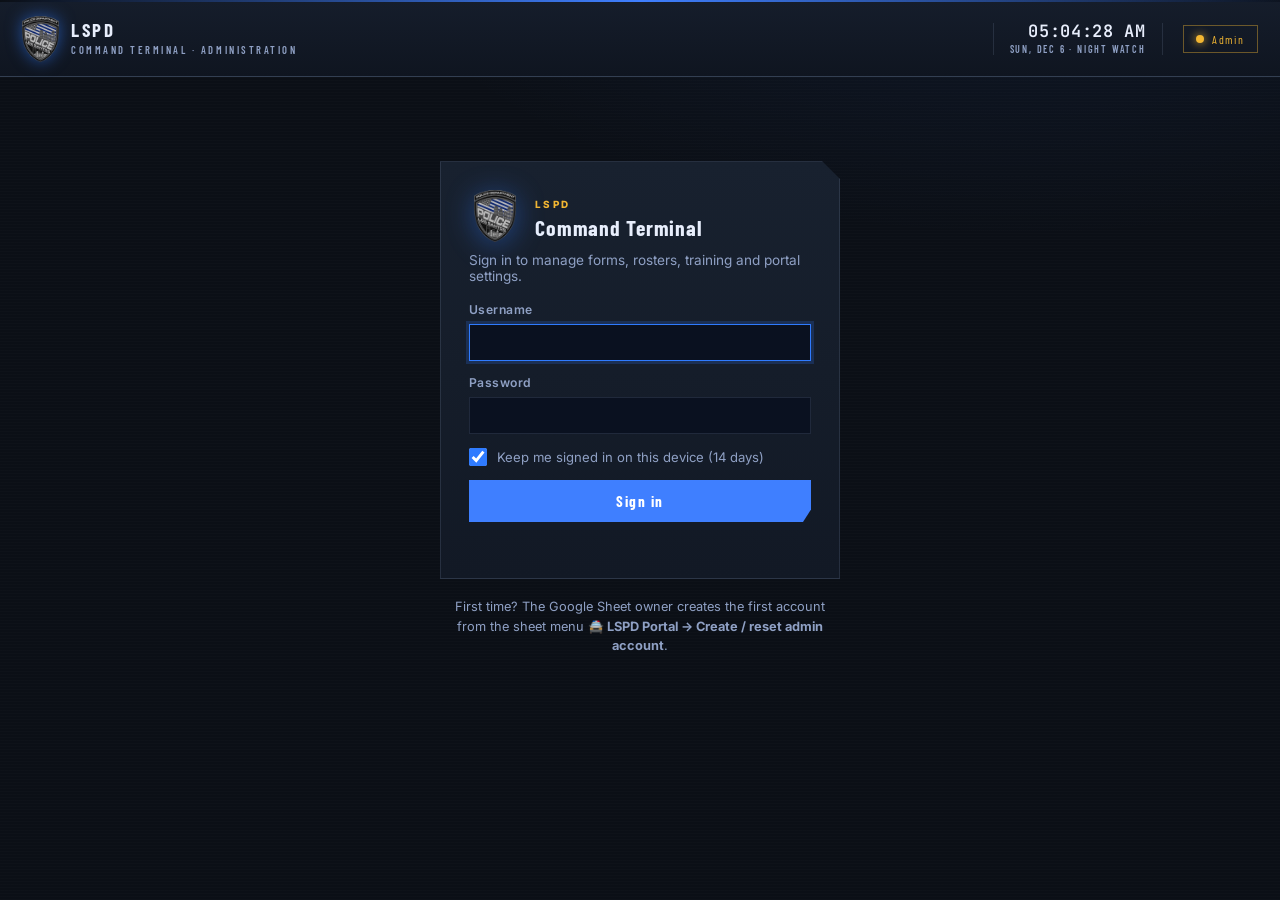
==== commit 9b65aa8b: "Progression +1/remove/excuse (admin) and tracker sign-offs (MDT) update instantly; server saves in b" ====
--- a/site/admin.html
+++ b/site/admin.html
@@ -2203,6 +2203,21 @@
   }).catch(e => { candBox.innerHTML = ""; candBox.append(h("div", { class: "sec empty-note", text: e.message })); });
 }
 function promoAct(action, data, box) {
+  // +1 / remove / excuse show on the page straight away; the server saves in the background, then the list quietly refreshes
+  const P = PROMO_ADMIN && PROMO_ADMIN.promo, quick = P && /^(promoCredit|promoRemove|promoExcuse)$/.test(action);
+  if (quick) {
+    const before = JSON.stringify(P), c = (P.candidates || []).find(x => x.key === data.key), T = P.tasks || [];
+    const recount = c => { if (!c) return; T.forEach(t => { const s = c.tasks[t.id]; if (s) s.done = s.excused || s.count >= s.need; });
+      c.done = T.filter(t => c.tasks[t.id] && c.tasks[t.id].done).length; c.complete = c.done === T.length && T.length > 0; };
+    if (action === "promoCredit" && c && c.tasks[data.taskId]) { const s = c.tasks[data.taskId]; s.count += data.count || 1; s.items = (s.items || []).concat([{ date: data.date, count: data.count || 1, source: "Added by admin (saving…)" }]); recount(c); }
+    if (action === "promoExcuse" && c && c.tasks[data.taskId]) { c.tasks[data.taskId].excused = !!data.on; recount(c); }
+    if (action === "promoRemove") (P.candidates || []).forEach(cc => Object.keys(cc.tasks || {}).forEach(k => { const s = cc.tasks[k], it = (s.items || []).find(x => x.entry === data.rowId);
+      if (it) { s.items = s.items.filter(x => x !== it); if (!it.failed && !it.expired) s.count = Math.max(0, s.count - (it.count || 1)); recount(cc); } }));
+    drawCands(box, P); toast("Saved.", "ok");
+    return api(action, Object.assign({ program: PROMO_PID, quick: 1 }, data))
+      .then(() => api("promoAdmin", { program: PROMO_PID }).then(r => { PROMO_ADMIN = Object.assign({}, PROMO_ADMIN, { promo: r.promo }); if (box.isConnected) drawCands(box, r.promo); }).catch(() => {}))
+      .catch(e => { PROMO_ADMIN.promo = JSON.parse(before); drawCands(box, PROMO_ADMIN.promo); toast("Didn't save: " + e.message, "bad"); });
+  }
   return api(action, Object.assign({ program: PROMO_PID }, data)).then(r => { PROMO_ADMIN = Object.assign({}, PROMO_ADMIN, { promo: r.promo }); drawCands(box, r.promo); toast("Saved.", "ok"); }).catch(e => toast(e.message, "bad"));
 }
 function drawCands(box, P) {
--- a/site/portal.css
+++ b/site/portal.css
@@ -1328,3 +1328,71 @@
 body[data-ftheme="asu"] .fp-prev{border-color:rgba(125,211,252,.35);background:#070c14} body[data-ftheme="asu"] .fp-top{color:#bae6fd;border-bottom-color:rgba(125,211,252,.25)} body[data-ftheme="asu"] .fp-dot{background:#7dd3fc} body[data-ftheme="asu"] .fp-acts{border-top-color:rgba(125,211,252,.25)}
 body[data-ftheme="cru"] .fp-prev{border-color:rgba(251,146,60,.4);background:#100b08} body[data-ftheme="cru"] .fp-top{color:#fdba74;border-bottom-color:rgba(251,146,60,.28)} body[data-ftheme="cru"] .fp-dot{background:#fb923c} body[data-ftheme="cru"] .fp-acts{border-top-color:rgba(251,146,60,.28)}
 .div-teu .hud-hero{gap:40px}
+
+/* ---- division report header (K9 / ASU / TEU / CRU / CID), styled after the CID case file builder ---- */
+.rb-head{--rb:#4ade80;position:relative;z-index:5;margin:0 0 18px;display:flex;align-items:center;gap:14px;flex-wrap:wrap;padding:10px 16px;border-radius:14px;
+  background:linear-gradient(180deg,rgba(10,12,16,.92),rgba(10,12,16,.86));backdrop-filter:blur(14px);border:1px solid color-mix(in srgb,var(--rb) 28%,transparent);
+  box-shadow:0 18px 40px -26px rgba(0,0,0,.9),inset 0 -3px 0 -1px color-mix(in srgb,var(--rb) 55%,transparent)}
+.rb-head[hidden]{display:none!important}
+.rb-brand{display:flex;align-items:center;gap:11px;min-width:0;flex:1 1 260px;cursor:pointer;color:inherit;text-decoration:none}
+.rb-ico{width:44px;height:44px;flex:none;display:grid;place-items:center;border-radius:50%;color:var(--rb);background:radial-gradient(circle,color-mix(in srgb,var(--rb) 18%,transparent),transparent 70%);border:1px solid color-mix(in srgb,var(--rb) 40%,transparent)}
+.rb-ico svg{width:28px;height:28px} .rb-ico img{width:40px;height:40px;object-fit:contain;border-radius:50%}
+.rb-brand b{display:block;font:800 19px/1 "Saira Condensed",sans-serif;letter-spacing:.08em;color:var(--rb)}
+.rb-brand small{display:block;margin-top:4px;color:var(--muted);font-size:11.5px;overflow:hidden;text-overflow:ellipsis;white-space:nowrap}
+.rb-tools{display:flex;align-items:center;gap:8px;flex-wrap:wrap;justify-content:flex-end}
+.rb-chip{height:42px;padding:0 15px 0 12px;border-radius:999px;display:inline-flex;align-items:center;gap:9px;max-width:260px;cursor:default;user-select:none;
+  background:color-mix(in srgb,var(--rb) 16%,#0b0e12);border:1px solid color-mix(in srgb,var(--rb) 50%,transparent);color:#fff}
+.rb-chip .dot{width:8px;height:8px;border-radius:50%;background:#4ade80;box-shadow:0 0 8px #4ade80;flex:none}
+.rb-chip > span:last-child{display:flex;flex-direction:column;line-height:1.15;min-width:0}
+.rb-chip small{font:700 10.5px/1 "JetBrains Mono",monospace;letter-spacing:.08em;color:var(--rb)}
+.rb-chip b{font:600 12.5px "Inter",sans-serif;white-space:nowrap;overflow:hidden;text-overflow:ellipsis}
+.rb-chip a{color:var(--rb);font:600 12.5px "Inter",sans-serif;text-decoration:none}
+.rb-meter{display:grid;grid-template-columns:90px auto;align-items:center;gap:4px 7px;padding:0 6px}
+.rb-meter small{grid-column:1/-1;font:700 9.5px/1 "Inter",sans-serif;letter-spacing:.14em;color:var(--muted)}
+.rb-meter div{height:7px;border-radius:9px;background:color-mix(in srgb,var(--rb) 14%,transparent);overflow:hidden}
+.rb-meter i{display:block;height:100%;width:0;background:linear-gradient(90deg,color-mix(in srgb,var(--rb) 45%,#000),var(--rb));transition:width .3s}
+.rb-meter i.full{background:linear-gradient(90deg,#16a34a,#4ade80)}
+.rb-meter b{font:700 12px "Inter",sans-serif;color:var(--rb)}
+.rb-nav{height:38px;padding:0 12px;border-radius:9px;border:1px solid color-mix(in srgb,var(--rb) 28%,transparent);background:transparent;color:var(--text);font:600 12.5px "Inter",sans-serif;cursor:pointer;display:inline-flex;align-items:center;gap:6px;text-decoration:none;white-space:nowrap}
+.rb-nav[hidden]{display:none}
+.rb-nav:hover{background:color-mix(in srgb,var(--rb) 12%,transparent);border-color:color-mix(in srgb,var(--rb) 55%,transparent)}
+.rb-nav.gold{background:var(--rb);color:#06110a;border-color:var(--rb);font-weight:700}
+.rb-nav.gold:hover{filter:brightness(1.1);background:var(--rb)}
+.embed .rb-tools a[href="myreports.html"],.embed .rb-tools a[href="division.html"]{display:none}
+@media(max-width:820px){
+  .rb-head{padding:9px 12px;gap:9px} .rb-brand small{display:none}
+  .rb-tools{justify-content:flex-start;gap:6px} .rb-meter{grid-template-columns:70px auto} .rb-meter small{display:none}
+  .rb-nav{height:34px;padding:0 9px;font-size:12px} .rb-chip{height:36px;max-width:200px}
+}
+
+/* the signed-on officer's own box: a solid badge with their regular callsign on top (not removable) */
+.ofc.me .ofc-in{display:none}
+.ofc.me{cursor:default}
+.ofc-chip.ofc-me,.paper.hud .ofc-chip.ofc-me{flex-direction:column;align-items:flex-start;gap:1px;padding:5px 14px;border-radius:10px;line-height:1.15;user-select:none;
+  background:#334D6E;border:1px solid rgba(255,255,255,.18)}
+.paper.hud .ofc-chip.ofc-me{background:rgba(var(--hcr),.3);border-color:rgba(var(--hcr),.65)}
+.ofc-chip.ofc-me small{font:700 10.5px/1 "JetBrains Mono",ui-monospace,monospace;letter-spacing:.08em;opacity:.85}
+.ofc-chip.ofc-me b{font-size:13px;font-weight:700}
+.div-teu .ofc-chip.ofc-me{background:#1c4a2c;border-color:#4ade80} .div-teu .ofc-chip.ofc-me small{color:#86efac}
+.div-k9 .ofc-chip.ofc-me{background:#34461a;border-color:#a3e635} .div-k9 .ofc-chip.ofc-me small{color:#d9f99d}
+.div-asu .ofc-chip.ofc-me{background:#173a4d;border-color:#7dd3fc} .div-asu .ofc-chip.ofc-me small{color:#bae6fd}
+.div-cru .ofc-chip.ofc-me{background:#4a2a12;border-color:#fb923c} .div-cru .ofc-chip.ofc-me small{color:#fed7aa}
+.theme-dossier .ofc-chip.ofc-me{background:#d4a017;color:#111}
+
+/* My reports → Edit: banner over the form */
+.edit-bar{display:flex;align-items:center;gap:12px;margin:0 0 16px;padding:12px 14px;border-radius:12px;border:1px solid rgba(251,191,36,.45);background:linear-gradient(90deg,rgba(251,191,36,.14),rgba(251,191,36,.04))}
+.edit-bar[hidden]{display:none!important}
+.edit-bar > span{font-size:20px}
+.edit-bar div{flex:1;min-width:0} .edit-bar b{display:block;font-size:14px;color:#fde68a} .edit-bar small{display:block;color:var(--muted);font-size:12.5px;margin-top:2px}
+
+/* owner/admin: their own badge can be removed on GOM Training / Academy Evaluation */
+.ofc-chip.ofc-me.can-x{position:relative;padding-right:30px}
+.ofc-chip.ofc-me.can-x .ofc-x{position:absolute;right:9px;top:50%;transform:translateY(-50%);font-size:15px;line-height:1;opacity:.7;cursor:pointer}
+.ofc-chip.ofc-me.can-x .ofc-x:hover{opacity:1}
+
+/* roster search boxes: what you type is clearly visible (it inherited a pale colour on the light report forms) */
+.paper:not(.hud) .ofc .ofc-in{color:#0f1d36!important;font-weight:600;caret-color:#2563eb}
+.paper:not(.hud) .ofc .ofc-in::placeholder{color:#7a8aa3;font-weight:400}
+.paper:not(.hud) .ofc:focus-within{border-color:#2563eb!important;box-shadow:0 0 0 3px rgba(37,99,235,.18)!important;background:#fff!important}
+.theme-dossier .ofc .ofc-in{color:#f3f5f9!important;caret-color:#d4a017}
+.paper.hud .ofc .ofc-in{color:#f1f6ff!important;font-weight:600;caret-color:var(--hc)}
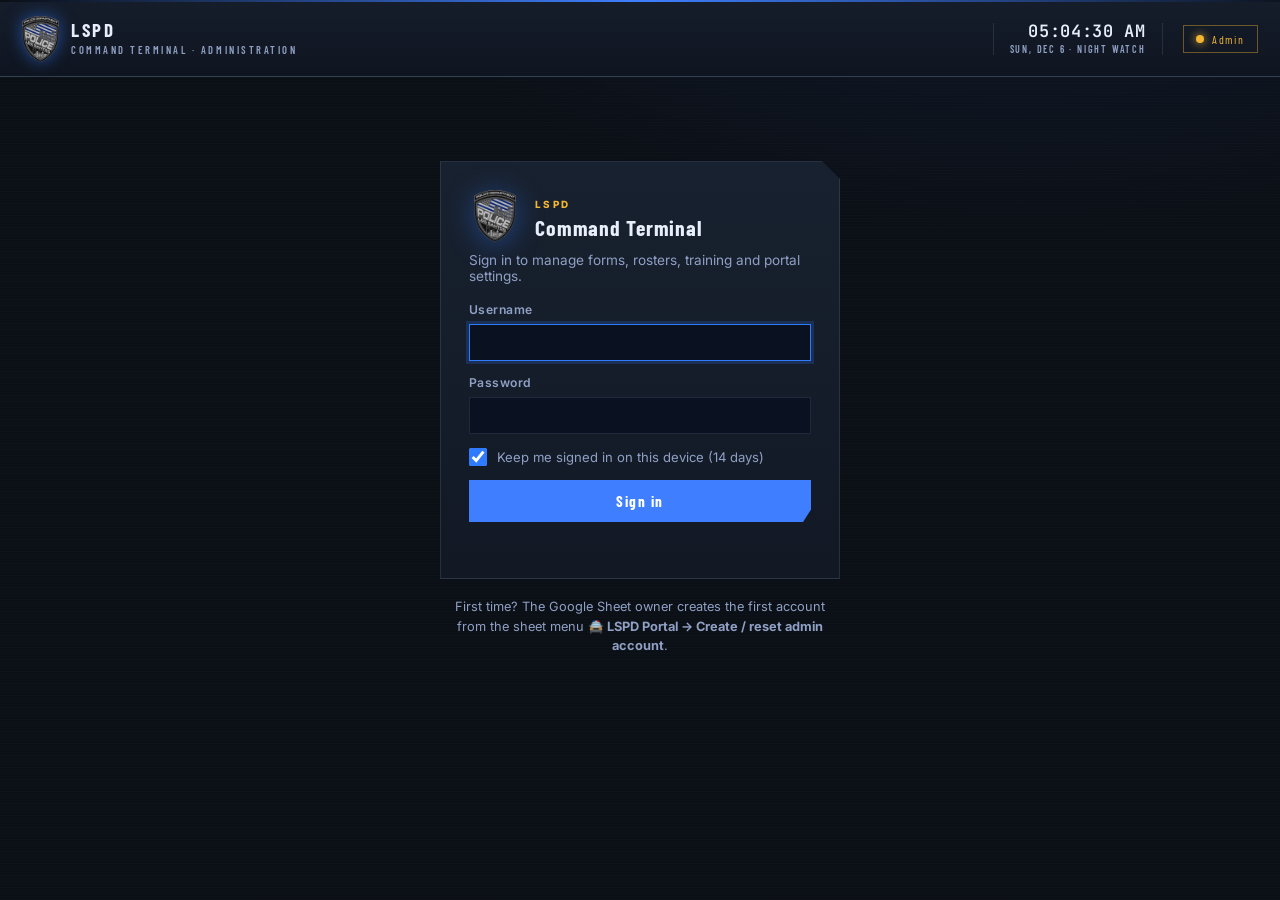
==== commit de422ddd: "Academy pop-up: pick trainee, must have completed GOM training, then SOP check (backend v133) Co-Aut" ====
--- a/site/admin.html
+++ b/site/admin.html
@@ -425,7 +425,7 @@
 <div class="toast" id="toast"></div>
 
 <script src="templates.js?v=1"></script>
-<script src="forms.js?v=202610200937"></script>
+<script src="forms.js?v=202611090900"></script>
 <script>
 /* =====================================================================
    STATE + API
--- a/site/portal.css
+++ b/site/portal.css
@@ -1396,3 +1396,33 @@
 .paper:not(.hud) .ofc:focus-within{border-color:#2563eb!important;box-shadow:0 0 0 3px rgba(37,99,235,.18)!important;background:#fff!important}
 .theme-dossier .ofc .ofc-in{color:#f3f5f9!important;caret-color:#d4a017}
 .paper.hud .ofc .ofc-in{color:#f1f6ff!important;font-weight:600;caret-color:var(--hc)}
+
+/* SOP gate before the Academy Evaluation */
+.sop-ov{position:fixed;inset:0;z-index:320;background:rgba(3,6,12,.78);backdrop-filter:blur(5px);display:flex;align-items:center;justify-content:center;padding:16px;animation:chgIn .15s ease-out}
+html.sop-lock,html.sop-lock body{overflow:hidden}
+.sop-card{width:min(460px,100%);background:linear-gradient(160deg,#121d33,#0b1324);border:1px solid #24365c;border-radius:18px;box-shadow:0 30px 80px -20px rgba(0,0,0,.8);color:#e8eefc;font-family:"Inter",system-ui,sans-serif;padding:26px 24px 20px;text-align:center}
+.sop-card.stop{border-color:#7f1d1d}
+.sop-ic{font-size:38px;line-height:1;margin-bottom:8px}
+.sop-card h3{margin:0 0 8px;font-size:20px;letter-spacing:.02em}
+.sop-card.stop h3{color:#fca5a5}
+.sop-card p{margin:0 0 14px;color:#b9c6e4;line-height:1.5}
+.sop-card p b{color:#fff}
+.sop-card ol{text-align:left;margin:0 0 16px;padding-left:22px;color:#d6def0;line-height:1.7}
+.sop-btns{display:flex;gap:10px;flex-wrap:wrap}
+.sop-btns button{flex:1 1 160px;padding:12px 14px;border-radius:12px;border:1px solid #2b4170;background:#16233f;color:#e8eefc;font:600 14px "Inter",system-ui,sans-serif;cursor:pointer;transition:background .15s,border-color .15s}
+.sop-btns button:hover{background:#1d2e52}
+.sop-btns .sop-yes,.sop-btns .sop-again{background:#14532d;border-color:#22c55e}
+.sop-btns .sop-yes:hover,.sop-btns .sop-again:hover{background:#166534}
+.sop-btns .sop-no{background:#3b0d0d;border-color:#b91c1c}
+.sop-btns .sop-no:hover{background:#4c1111}
+.sop-back{display:inline-block;margin-top:14px;color:#8ea2cc;font-size:13px;cursor:pointer}
+.sop-back:hover{color:#fff}
+.sop-q{width:100%;box-sizing:border-box;padding:11px 13px;border-radius:11px;border:1px solid #2b4170;background:#0b1428;color:#fff;font:500 14px "Inter",system-ui,sans-serif;outline:none;margin-bottom:10px}
+.sop-q:focus{border-color:#3b82f6}
+.sop-q::placeholder{color:#7f8fb3}
+.sop-list{max-height:min(320px,45vh);overflow:auto;display:flex;flex-direction:column;gap:6px;text-align:left}
+.sop-list button{display:flex;justify-content:space-between;align-items:center;gap:8px;padding:10px 12px;border-radius:10px;border:1px solid #22345a;background:#111c34;color:#e8eefc;font:500 14px "Inter",system-ui,sans-serif;cursor:pointer;text-align:left}
+.sop-list button:hover{background:#1a2a4c;border-color:#3b82f6}
+.sop-list small{color:#f0b35a;font-size:11px}
+.sop-none{color:#8ea2cc;padding:12px;text-align:center}
+.sop-ok{display:inline-block;margin-bottom:12px;padding:6px 12px;border-radius:999px;background:rgba(34,197,94,.14);border:1px solid rgba(34,197,94,.5);color:#86efac;font-size:13px;font-weight:600}
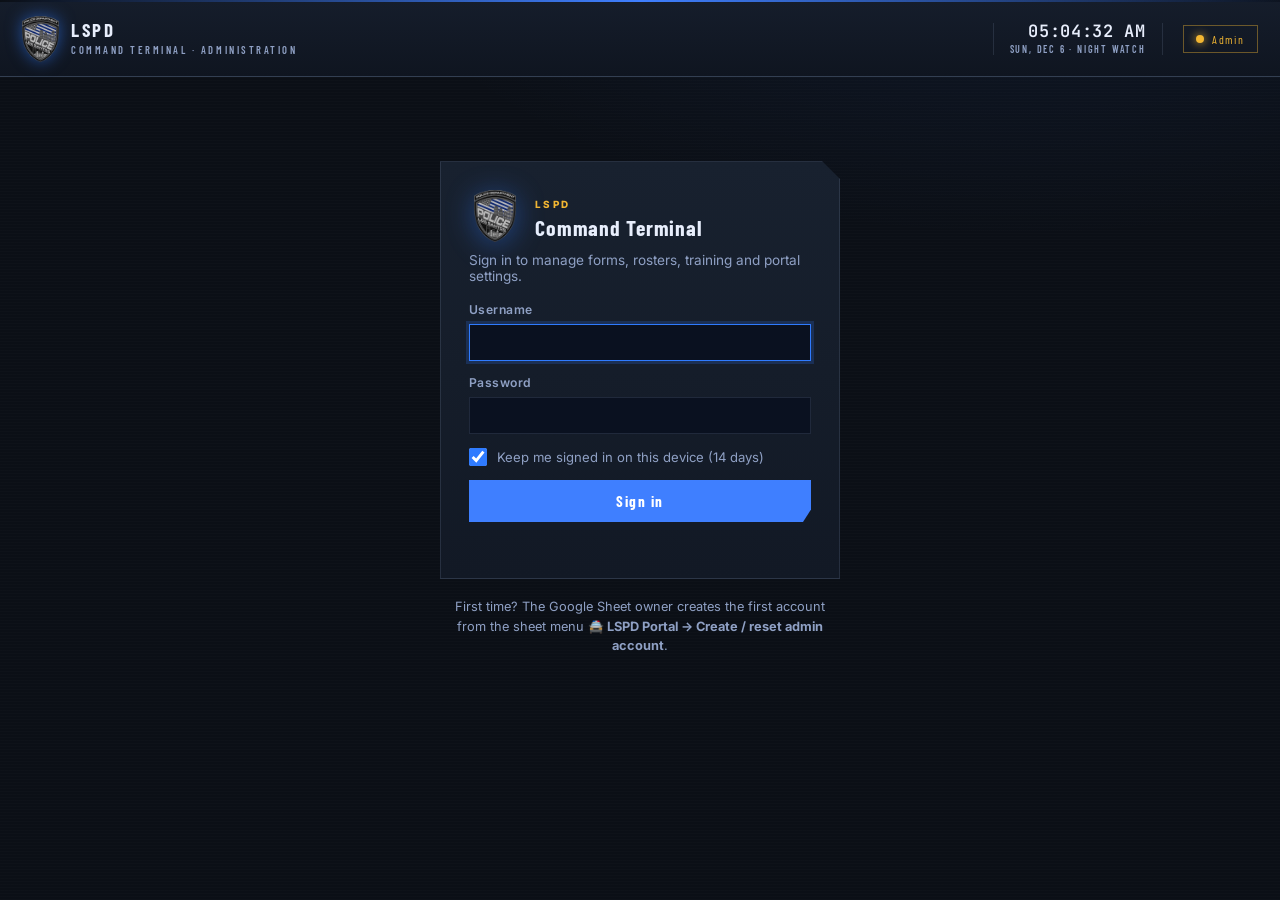
==== commit 0076a032: "Admin → MDT Preview: open the MDT view-only as any officer / rank (backend v135) Co-Authored-By: Cla" ====
--- a/site/admin.html
+++ b/site/admin.html
@@ -277,6 +277,21 @@
   .rpill.owner{color:var(--gold);border-color:rgba(242,182,50,.4)}
   .role-sel{width:auto;height:32px;padding:0 10px;font-size:.8rem}
   @media(max-width:700px){.ulist .urow{grid-template-columns:40px 1fr}.ulist .urow>.acts,.ulist .urow>select,.ulist .urow>.rpill{grid-column:2}}
+  /* MDT Preview */
+  .pv-top{display:grid;gap:8px}
+  .pv-ctl{display:flex;gap:10px;flex-wrap:wrap;align-items:center}
+  .pv-ctl .acct-q{flex:1 1 260px}
+  .pv-lv{display:flex;align-items:center;gap:8px;color:var(--muted);font-size:.8rem}
+  .pv-group+.pv-group{border-top:1px solid rgba(255,255,255,.06)}
+  .pv-gh{display:flex;align-items:center;gap:10px;padding:14px 20px 8px;position:sticky;top:0;background:inherit}
+  .pv-gh b{font-size:.78rem;letter-spacing:.12em;text-transform:uppercase;color:var(--blue2)}
+  .pv-gh small{color:var(--muted);font-size:.74rem;margin-right:auto}
+  .pv-row{display:grid;grid-template-columns:70px 1fr auto;gap:12px;align-items:center;padding:9px 20px;border-top:1px solid rgba(255,255,255,.04)}
+  .pv-row:hover{background:rgba(47,123,255,.06)}
+  .pv-cs{font:700 .8rem ui-monospace,Consolas,monospace;color:var(--blue2)}
+  .pv-n{display:flex;flex-direction:column;min-width:0}
+  .pv-n small{color:var(--muted);font-size:.74rem}
+  @media(max-width:600px){.pv-row{grid-template-columns:56px 1fr}.pv-row>.btn{grid-column:2;justify-self:start}}
   /* Activity timeline */
   .tlwrap{margin-bottom:12px}
   .tl-day{padding:10px 20px;font-size:.66rem;letter-spacing:.18em;text-transform:uppercase;font-weight:800;color:var(--muted);background:rgba(255,255,255,.02);border-bottom:1px solid var(--line)}
@@ -402,6 +417,7 @@
         <div class="ng">Administration</div>
 <button data-tab="settings"><svg viewBox="0 0 24 24"><circle cx="12" cy="12" r="3"/><path d="M19.4 15a1.7 1.7 0 0 0 .3 1.8l.1.1a2 2 0 1 1-2.8 2.8l-.1-.1a1.7 1.7 0 0 0-1.8-.3 1.7 1.7 0 0 0-1 1.5V21a2 2 0 1 1-4 0v-.1a1.7 1.7 0 0 0-1.1-1.5 1.7 1.7 0 0 0-1.8.3l-.1.1a2 2 0 1 1-2.8-2.8l.1-.1a1.7 1.7 0 0 0 .3-1.8 1.7 1.7 0 0 0-1.5-1H3a2 2 0 1 1 0-4h.1a1.7 1.7 0 0 0 1.5-1.1 1.7 1.7 0 0 0-.3-1.8l-.1-.1a2 2 0 1 1 2.8-2.8l.1.1a1.7 1.7 0 0 0 1.8.3H9a1.7 1.7 0 0 0 1-1.5V3a2 2 0 1 1 4 0v.1a1.7 1.7 0 0 0 1 1.5 1.7 1.7 0 0 0 1.8-.3l.1-.1a2 2 0 1 1 2.8 2.8l-.1.1a1.7 1.7 0 0 0-.3 1.8V9a1.7 1.7 0 0 0 1.5 1H21a2 2 0 1 1 0 4h-.1a1.7 1.7 0 0 0-1.5 1z"/></svg><span>Portal Settings</span></button>
 <button data-tab="perms"><svg viewBox="0 0 24 24"><path d="M12 3l7 3v6c0 4.5-3 7.5-7 9-4-1.5-7-4.5-7-9V6z"/><path d="M9 12l2 2 4-4"/></svg><span>Permissions</span></button>
+<button data-tab="mdtview"><svg viewBox="0 0 24 24"><path d="M2 12s3.5-7 10-7 10 7 10 7-3.5 7-10 7S2 12 2 12z"/><circle cx="12" cy="12" r="3"/></svg><span>MDT Preview</span></button>
 <button data-tab="fleet"><svg viewBox="0 0 24 24"><path d="M4 16v-4l2-5h12l2 5v4M4 16h16M4 16v2h3v-2M17 16v2h3v-2M7 12h10"/></svg><span>Fleet &amp; Uniforms</span></button>
 <button data-tab="accounts"><svg viewBox="0 0 24 24"><rect x="3" y="5" width="18" height="14" rx="2"/><circle cx="9" cy="12" r="2.5"/><path d="M14 10h4M14 14h3"/></svg><span>Officer Accounts</span></button>
 <button data-tab="discord"><svg viewBox="0 0 24 24"><path d="M8 7.5c2.6-1 5.4-1 8 0M7 16.5c3.2 1.2 6.8 1.2 10 0M6.5 7.5 4 15.5c1.4 1.3 3 2 4.5 2.3l1-2M17.5 7.5l2.5 8c-1.4 1.3-3 2-4.5 2.3l-1-2"/><circle cx="9.5" cy="12" r="1.2"/><circle cx="14.5" cy="12" r="1.2"/></svg><span>Discord</span></button>
@@ -656,10 +672,10 @@
   const y = window.scrollY;
   document.querySelectorAll("#nav [data-tab]").forEach(b => b.classList.toggle("on", b.dataset.tab === TAB));
   const page = $("page"); page.innerHTML = ""; page.className = "pg pg-" + TAB;
-  ({ forms: EDIT ? pageEditor : pageForms, webhooks: pageWebhooks, settings: pageSettings, hours: pageHours, promo: pagePromo, divisions: pageDivisions, accounts: pageAccounts, fleet: pageFleet, discord: pageDiscord, perms: pagePerms, admins: pageAdmins, activity: pageActivity, account: pageAccount })[TAB](page);
+  ({ forms: EDIT ? pageEditor : pageForms, webhooks: pageWebhooks, settings: pageSettings, hours: pageHours, promo: pagePromo, divisions: pageDivisions, accounts: pageAccounts, fleet: pageFleet, discord: pageDiscord, perms: pagePerms, mdtview: pageMdtView, admins: pageAdmins, activity: pageActivity, account: pageAccount })[TAB](page);
   if (keepScroll) window.scrollTo(0, y); else window.scrollTo(0, 0);
 }
-const TAB_GROUP = { hours: "Operations", promo: "Operations", settings: "Administration", admins: "Administration", activity: "Administration", account: "Account" };
+const TAB_GROUP = { mdtview: "Administration", hours: "Operations", promo: "Operations", settings: "Administration", admins: "Administration", activity: "Administration", account: "Account" };
 function head(title, desc, ...right) {
   const kick = TAB_GROUP[TAB] ? h("span", { class: "ph-kicker", text: TAB_GROUP[TAB] }) : null;
   return h("div", { class: "pagehead" + (kick ? " v2" : "") }, kick ? h("div", { class: "ph-t" }, kick, h("h2", { text: title })) : h("h2", { text: title }), h("div", { class: "spacer" }), right, desc ? h("p", { text: desc }) : null);
@@ -1722,6 +1738,56 @@
     h("div", { class: "sec flush" }, h("div", { style: "padding:14px 16px 4px" }, q), list));
   draw();
 }
+/* ---------------- MDT PREVIEW: see the MDT exactly as any officer (and so any rank) sees it ---------------- */
+let PV_PEOPLE = null;
+function pageMdtView(page) {
+  page.append(head("MDT Preview", "Open the MDT as any officer to see exactly what their rank and level can see: the pages in the menu, the boards, Division Command, the promotion tools. It opens in a new tab, view-only (nothing can be saved, filed or sent), and lasts an hour. Your own sign-on isn't touched.",
+    h("button", { class: "btn ghost sm", onclick: () => { PV_PEOPLE = null; renderPage(true); } }, "Refresh")));
+  if (!["owner", "admin"].includes(ME.role)) { page.append(h("div", { class: "sec empty-note", text: "Only an owner or admin can preview the MDT." })); return; }
+  const box = h("div", {}, h("div", { class: "sec empty-note", text: "Loading the rosters…" })); page.append(box);
+  (PV_PEOPLE ? Promise.resolve() : api("previewPeople", {}).then(r => { PV_PEOPLE = r.people || []; }))
+    .then(() => drawMdtView(box))
+    .catch(e => { box.innerHTML = ""; box.append(h("div", { class: "sec empty-note", text: BACKEND_HAVE < 135 ? "Paste the new WebApp.gs (version 135 or newer) and deploy a new version to use MDT Preview." : e.message })); });
+}
+function drawMdtView(box) {
+  box.innerHTML = "";
+  const LVN = { trainee: "Trainee", officer: "Officer", fto: "FTO / Trainer", leader: "Division leader", command: "Command", admin: "Admin" };
+  const lvSel = h("select", { class: "role-sel" }, h("option", { value: "", text: "Their own level" }), Object.keys(LVN).map(k => h("option", { value: k, text: "As " + LVN[k] })));
+  const q = h("input", { type: "search", class: "acct-q", placeholder: "Search name, callsign or rank…" });
+  const list = h("div", { class: "pv-list" });
+  const open = async p => {
+    const w = window.open("about:blank", "_blank");   // opened right away so the browser doesn't block it
+    try { const r = await api("previewStart", { discordId: p.id, level: lvSel.value });
+      const who = (p.callsign ? p.callsign + " | " : "") + p.name + " (" + (p.trainee ? "Onboarding" : p.rank || "?") + (lvSel.value ? ", as " + LVN[lvSel.value] : "") + ")";
+      const url = "mdt.html?preview=" + encodeURIComponent(r.session) + "&pvwho=" + encodeURIComponent(who);
+      if (w) w.location.href = url; else location.href = url;
+    } catch (e) { if (w) w.close(); toast(e.message, "err"); }
+  };
+  const draw = () => {
+    list.innerHTML = "";
+    const t = q.value.trim().toLowerCase();
+    const ppl = PV_PEOPLE.filter(p => !t || [p.callsign, p.name, p.rank, p.trainee ? "onboarding trainee" : ""].join(" ").toLowerCase().includes(t));
+    const groups = new Map();
+    ppl.slice().sort((a, b) => (b.trainee ? -1 : b.idx) - (a.trainee ? -1 : a.idx) || String(a.callsign).localeCompare(String(b.callsign), undefined, { numeric: true }))
+      .forEach(p => { const g = p.trainee ? "Onboarding (trainees)" : p.rank || "No rank"; if (!groups.has(g)) groups.set(g, []); groups.get(g).push(p); });
+    if (!groups.size) { list.append(h("div", { class: "empty-note", style: "padding:20px", text: "No one matches." })); return; }
+    groups.forEach((rows, g) => {
+      list.append(h("div", { class: "pv-group" },
+        h("div", { class: "pv-gh" }, h("b", { text: g }), h("small", { text: rows.length + (rows.length === 1 ? " officer" : " officers") }),
+          h("button", { class: "btn ghost sm", title: "Preview the first officer of this rank", onclick: () => open(rows[0]) }, "👁 View this rank")),
+        rows.map(p => h("div", { class: "pv-row" },
+          h("span", { class: "pv-cs", text: p.callsign || "—" }),
+          h("span", { class: "pv-n" }, h("b", { text: p.name }), h("small", { text: (LVN[p.level] || p.level) + " level" + (p.acct ? "" : " · hasn't signed in to the MDT yet") })),
+          h("button", { class: "btn primary sm", onclick: () => open(p) }, "👁 View as")))));
+    });
+  };
+  q.oninput = draw;
+  box.append(h("div", { class: "sec pv-top" },
+      h("div", { class: "pv-ctl" }, q, h("label", { class: "pv-lv" }, h("span", { text: "Level" }), lvSel)),
+      h("p", { class: "help", text: "Level: \"Their own level\" shows exactly what that officer gets. Pick another level to see that rank with more or less access (for example a Sergeant set up as a Division leader)." })),
+    h("div", { class: "sec flush" }, list));
+  draw();
+}
 function signonSec() {
   const g = SIGNON || {}, sec = h("div", { class: "sec", style: "display:grid;gap:10px" });
   const req = h("input", { type: "checkbox" }), pin = h("input", { type: "checkbox" }); req.checked = !!g.required; pin.checked = !!g.pinEvery;
--- a/site/portal.css
+++ b/site/portal.css
@@ -1397,32 +1397,55 @@
 .theme-dossier .ofc .ofc-in{color:#f3f5f9!important;caret-color:#d4a017}
 .paper.hud .ofc .ofc-in{color:#f1f6ff!important;font-weight:600;caret-color:var(--hc)}
 
-/* SOP gate before the Academy Evaluation */
-.sop-ov{position:fixed;inset:0;z-index:320;background:rgba(3,6,12,.78);backdrop-filter:blur(5px);display:flex;align-items:center;justify-content:center;padding:16px;animation:chgIn .15s ease-out}
+/* Academy pre-training check pop-up (HUD look, same family as the roster search list) */
+.sop-ov{position:fixed;inset:0;z-index:320;background:radial-gradient(ellipse at 50% 30%,rgba(34,211,238,.10),transparent 60%),rgba(2,6,14,.82);backdrop-filter:blur(6px);display:flex;align-items:center;justify-content:center;padding:16px;animation:chgIn .15s ease-out}
 html.sop-lock,html.sop-lock body{overflow:hidden}
-.sop-card{width:min(460px,100%);background:linear-gradient(160deg,#121d33,#0b1324);border:1px solid #24365c;border-radius:18px;box-shadow:0 30px 80px -20px rgba(0,0,0,.8);color:#e8eefc;font-family:"Inter",system-ui,sans-serif;padding:26px 24px 20px;text-align:center}
-.sop-card.stop{border-color:#7f1d1d}
-.sop-ic{font-size:38px;line-height:1;margin-bottom:8px}
-.sop-card h3{margin:0 0 8px;font-size:20px;letter-spacing:.02em}
-.sop-card.stop h3{color:#fca5a5}
-.sop-card p{margin:0 0 14px;color:#b9c6e4;line-height:1.5}
+.sop-card{--hc:#22d3ee;--hv:#8b5cf6;--hcr:34,211,238;--hvr:139,92,246;--hlr:110,170,255;position:relative;width:min(500px,100%);max-height:calc(100vh - 32px);overflow:auto;box-sizing:border-box;
+  background:linear-gradient(160deg,rgba(10,20,42,.97),rgba(5,11,24,.98));color:#e6f0ff;border:1px solid rgba(var(--hlr),.3);border-radius:16px;padding:22px 22px 18px;text-align:center;font-family:"Inter",system-ui,sans-serif;
+  box-shadow:0 30px 80px -20px rgba(0,0,0,.9),0 0 60px -18px rgba(var(--hcr),.55),inset 0 1px 0 rgba(255,255,255,.05);animation:pkin .18s ease}
+.sop-card::before{content:"";position:absolute;inset:0;border-radius:inherit;pointer-events:none;background:repeating-linear-gradient(0deg,rgba(255,255,255,.018) 0 1px,transparent 1px 3px)}
+.sop-card::after{content:"";position:absolute;left:18px;right:18px;top:0;height:2px;border-radius:2px;background:linear-gradient(90deg,transparent,var(--hc),var(--hv),transparent);opacity:.9}
+.sop-card.stop{--hc:#f43f5e;--hv:#f97316;--hcr:244,63,94;border-color:rgba(244,63,94,.45)}
+.sop-tag{display:flex;justify-content:space-between;align-items:center;gap:8px;margin:-4px -4px 14px;padding:7px 11px;border-radius:9px;font:700 10.5px ui-monospace,Consolas,monospace;letter-spacing:.14em;color:var(--hc);
+  background:linear-gradient(90deg,rgba(var(--hcr),.10),rgba(var(--hvr),.07));border:1px solid rgba(var(--hlr),.16)}
+.sop-tag i{font-style:normal;opacity:.75;letter-spacing:.08em}
+.sop-ic{font-size:36px;line-height:1;margin-bottom:8px;filter:drop-shadow(0 0 14px rgba(var(--hcr),.45))}
+.sop-card h3{margin:0 0 8px;font-size:20px;font-weight:800;letter-spacing:.02em;color:#fff;text-shadow:0 0 18px rgba(var(--hcr),.35)}
+.sop-card.stop h3{color:#fda4af}
+.sop-card p{margin:0 0 14px;color:#a9bbdc;line-height:1.55;font-size:14px}
 .sop-card p b{color:#fff}
-.sop-card ol{text-align:left;margin:0 0 16px;padding-left:22px;color:#d6def0;line-height:1.7}
+.sop-card ol{text-align:left;margin:0 0 16px;padding:12px 14px 12px 34px;color:#d6e2f7;line-height:1.7;font-size:13.5px;border-radius:11px;background:rgba(var(--hcr),.06);border:1px solid rgba(var(--hcr),.2)}
 .sop-btns{display:flex;gap:10px;flex-wrap:wrap}
-.sop-btns button{flex:1 1 160px;padding:12px 14px;border-radius:12px;border:1px solid #2b4170;background:#16233f;color:#e8eefc;font:600 14px "Inter",system-ui,sans-serif;cursor:pointer;transition:background .15s,border-color .15s}
-.sop-btns button:hover{background:#1d2e52}
-.sop-btns .sop-yes,.sop-btns .sop-again{background:#14532d;border-color:#22c55e}
-.sop-btns .sop-yes:hover,.sop-btns .sop-again:hover{background:#166534}
-.sop-btns .sop-no{background:#3b0d0d;border-color:#b91c1c}
-.sop-btns .sop-no:hover{background:#4c1111}
-.sop-back{display:inline-block;margin-top:14px;color:#8ea2cc;font-size:13px;cursor:pointer}
-.sop-back:hover{color:#fff}
-.sop-q{width:100%;box-sizing:border-box;padding:11px 13px;border-radius:11px;border:1px solid #2b4170;background:#0b1428;color:#fff;font:500 14px "Inter",system-ui,sans-serif;outline:none;margin-bottom:10px}
-.sop-q:focus{border-color:#3b82f6}
-.sop-q::placeholder{color:#7f8fb3}
-.sop-list{max-height:min(320px,45vh);overflow:auto;display:flex;flex-direction:column;gap:6px;text-align:left}
-.sop-list button{display:flex;justify-content:space-between;align-items:center;gap:8px;padding:10px 12px;border-radius:10px;border:1px solid #22345a;background:#111c34;color:#e8eefc;font:500 14px "Inter",system-ui,sans-serif;cursor:pointer;text-align:left}
-.sop-list button:hover{background:#1a2a4c;border-color:#3b82f6}
-.sop-list small{color:#f0b35a;font-size:11px}
-.sop-none{color:#8ea2cc;padding:12px;text-align:center}
-.sop-ok{display:inline-block;margin-bottom:12px;padding:6px 12px;border-radius:999px;background:rgba(34,197,94,.14);border:1px solid rgba(34,197,94,.5);color:#86efac;font-size:13px;font-weight:600}
+.sop-btns button{flex:1 1 160px;padding:12px 14px;border-radius:11px;border:1px solid rgba(var(--hlr),.3);background:rgba(16,28,54,.9);color:#e6f0ff;font:700 13.5px "Inter",system-ui,sans-serif;letter-spacing:.02em;cursor:pointer;transition:background .15s,box-shadow .15s,transform .1s}
+.sop-btns button:hover{background:rgba(26,42,78,.95);box-shadow:0 0 22px -6px rgba(var(--hcr),.6)}
+.sop-btns button:active{transform:translateY(1px)}
+.sop-btns .sop-yes,.sop-btns .sop-again{background:linear-gradient(135deg,rgba(16,185,129,.28),rgba(34,211,238,.18));border-color:rgba(52,211,153,.7);color:#d1fae5}
+.sop-btns .sop-yes:hover,.sop-btns .sop-again:hover{box-shadow:0 0 24px -4px rgba(52,211,153,.7)}
+.sop-btns .sop-no{background:linear-gradient(135deg,rgba(244,63,94,.26),rgba(249,115,22,.14));border-color:rgba(244,63,94,.7);color:#ffe4e6}
+.sop-btns .sop-no:hover{box-shadow:0 0 24px -4px rgba(244,63,94,.7)}
+.sop-back{display:inline-block;margin-top:14px;color:#7f93ba;font:600 12px ui-monospace,Consolas,monospace;letter-spacing:.06em;cursor:pointer;text-transform:uppercase}
+.sop-back:hover{color:var(--hc)}
+.sop-ok{display:inline-flex;align-items:center;gap:6px;margin-bottom:12px;padding:6px 13px;border-radius:999px;background:rgba(16,185,129,.12);border:1px solid rgba(52,211,153,.55);color:#86efac;font:700 12px "Inter",system-ui,sans-serif;box-shadow:0 0 18px -6px rgba(52,211,153,.7)}
+/* the roster list: same panel as the forms' roster search */
+.sop-pk{position:relative;display:flex;flex-direction:column;text-align:left;border-radius:13px;overflow:hidden;background:rgba(8,15,32,.97);border:1px solid rgba(var(--hlr),.3);box-shadow:0 0 40px -18px rgba(var(--hcr),.6)}
+.sop-pk .pk-head{display:flex;justify-content:space-between;gap:10px;padding:8px 13px}
+.sop-pk .pk-head em{font-style:normal}
+.sop-pk .pk-list{max-height:min(300px,42vh)}
+.sop-pk .pk-item{position:relative}
+.sop-pk .pk-av{width:34px;height:26px;font:800 11px ui-monospace,Consolas,monospace}
+.sop-go{margin-left:auto;color:var(--hc);opacity:0;font-size:18px;transition:opacity .12s,transform .12s}
+.sop-pk .pk-item:hover .sop-go,.sop-pk .pk-item.on .sop-go{opacity:1;transform:translateX(2px)}
+.sop-in{display:flex;align-items:center;gap:9px;padding:10px 13px;border-bottom:1px solid rgba(var(--hlr),.16);background:rgba(var(--hcr),.04)}
+.sop-in svg{width:16px;height:16px;flex:none;fill:none;stroke:var(--hc);stroke-width:2.2;stroke-linecap:round}
+.sop-q{flex:1;min-width:0;border:0;outline:none;background:transparent;color:#fff;font:500 14px "Inter",system-ui,sans-serif}
+.sop-q::placeholder{color:#6f83ab}
+.sop-q::-webkit-search-cancel-button{filter:invert(1) opacity(.5)}
+.sop-scan{position:relative;height:56px;margin:4px auto 12px;width:56px;border-radius:50%;border:2px solid rgba(var(--hcr),.25);border-top-color:var(--hc);border-right-color:var(--hv);animation:sopSpin .9s linear infinite;box-shadow:0 0 24px -6px rgba(var(--hcr),.8)}
+@keyframes sopSpin{to{transform:rotate(360deg)}}
+@media (max-width:560px){.sop-card{padding:18px 16px 14px}.sop-btns button{flex-basis:100%}}
+.sop-badge{display:flex;align-items:center;gap:12px;text-align:left;margin:0 0 14px;padding:12px 14px;border-radius:12px;background:linear-gradient(135deg,rgba(16,185,129,.14),rgba(34,211,238,.08));border:1px solid rgba(52,211,153,.5);box-shadow:0 0 26px -10px rgba(52,211,153,.8)}
+.sop-badge>span{font-size:26px;filter:drop-shadow(0 0 10px rgba(52,211,153,.6))}
+.sop-badge b{display:block;color:#a7f3d0;font-size:14.5px}
+.sop-badge small{display:block;color:#9fb4d6;font-size:12px;margin-top:2px;line-height:1.4}
+.sop-btns .sop-next{flex-basis:100%;padding:14px;font-size:14.5px}
+.sop-btns button:focus-visible{outline:none;box-shadow:0 0 0 2px rgba(52,211,153,.55),0 0 26px -4px rgba(52,211,153,.8)}
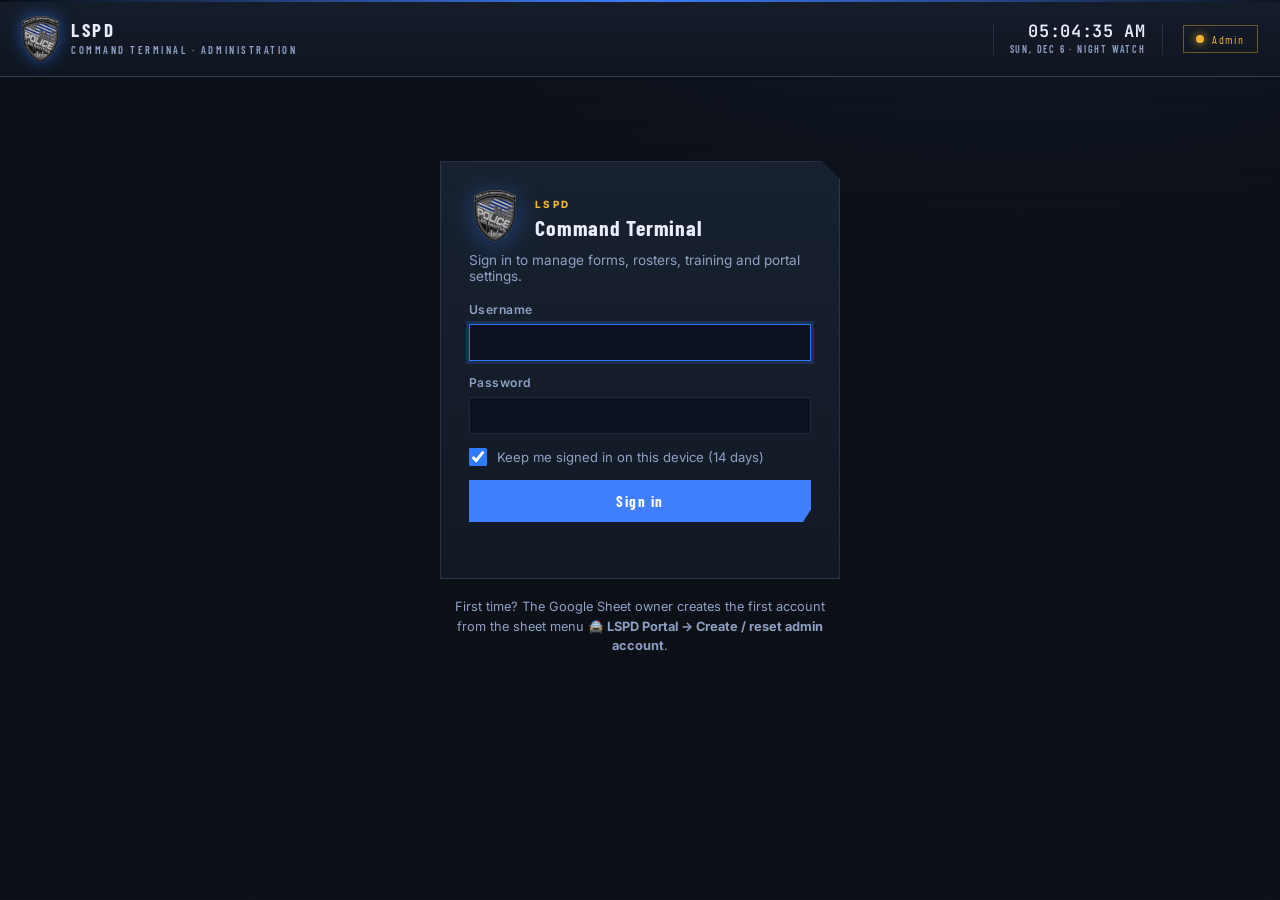
==== commit 06acf087: "Top-left LSPD logo goes to the MDT dashboard on every page Co-Authored-By: Claude Opus 5.5 <noreply@" ====
--- a/site/admin.html
+++ b/site/admin.html
@@ -376,7 +376,7 @@
 <div class="lightbar"></div>
 <header class="top">
   <div class="top-in" style="max-width:1500px">
-    <a class="brand" href="forms.html">
+    <a class="brand" href="mdt.html#home" title="MDT dashboard">
       <img class="brand-logo" id="brandLogo" src="img/lspd-patch.png" alt="LSPD">
       <div><b>LSPD</b><small>COMMAND TERMINAL · ADMINISTRATION</small></div>
     </a>
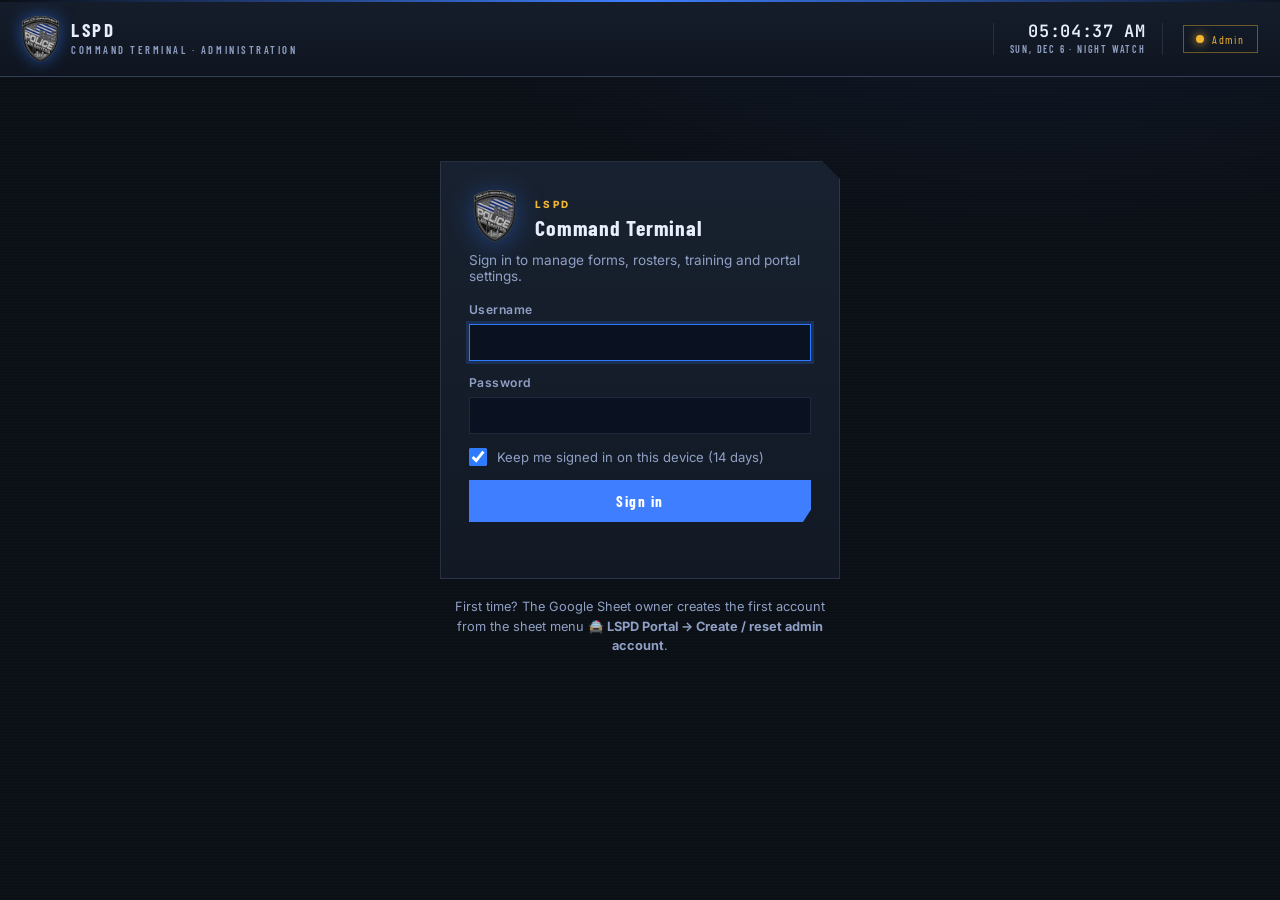
==== commit 102a580a: "Division Command: points quota, 3-week inactivity actions, discipline record (points, ladder, Discor" ====
--- a/site/admin.html
+++ b/site/admin.html
@@ -277,6 +277,12 @@
   .rpill.owner{color:var(--gold);border-color:rgba(242,182,50,.4)}
   .role-sel{width:auto;height:32px;padding:0 10px;font-size:.8rem}
   @media(max-width:700px){.ulist .urow{grid-template-columns:40px 1fr}.ulist .urow>.acts,.ulist .urow>select,.ulist .urow>.rpill{grid-column:2}}
+  .staff-box{border:1px solid var(--line,rgba(255,255,255,.1));border-radius:12px;padding:12px 14px;display:grid;gap:8px}
+  .staff-hd{display:flex;align-items:baseline;gap:10px;flex-wrap:wrap}
+  .staff-list{display:grid;grid-template-columns:repeat(auto-fill,minmax(240px,1fr));gap:6px;max-height:260px;overflow:auto}
+  .staff-row{display:flex;align-items:center;gap:8px;padding:7px 9px;border-radius:9px;border:1px solid rgba(255,255,255,.08);cursor:pointer;font-size:.86rem}
+  .staff-row.on{border-color:rgba(47,123,255,.7);background:rgba(47,123,255,.1)}
+  .staff-row small{margin-left:auto;color:var(--muted);font-size:.72rem}
   /* MDT Preview */
   .pv-top{display:grid;gap:8px}
   .pv-ctl{display:flex;gap:10px;flex-wrap:wrap;align-items:center}
@@ -1630,6 +1636,7 @@
   if (!ROSTER_TABS) api("rosterTabs", {}).then(r => { ROSTER_TABS = { book: r.book, tabs: r.tabs, url: (CFG.settings.roster || {}).url || "" }; if (TAB === "divisions") renderPage(true); }).catch(() => {});
   D.forEach((dv, i) => {
     dv.forms = dv.forms || [];
+    const hookOpts = [["", "— don't post —"]].concat((HOOKS || []).map(w => [w.id, w.name + (w.kind === "text" ? " (text channel)" : " (forum)")]));
     const tabSel = h("select", { onchange: () => { const t = tabs().find(x => String(x.id) === tabSel.value); dv.rosterTabId = t ? t.id : null; dv.rosterTabName = t ? t.name : ""; changed(); } },
       [["", "— pick the division's roster tab —"]].concat(tabs().map(t => [String(t.id), t.name + " (" + t.rows + " rows)"])).map(o => h("option", { value: o[0], text: o[1] })));
     tabSel.value = dv.rosterTabId != null ? String(dv.rosterTabId) : "";
@@ -1663,7 +1670,13 @@
         h("div", { class: "g3" },
           field("Yellow warning after (days with no activity)", bind(dv, "warnDays", { type: "number", set: v => Math.max(0, Number(v) || 0) }), "0 = off."),
           field("Red / inactive after (days)", bind(dv, "inactiveDays", { type: "number", set: v => Math.max(0, Number(v) || 0) }), "0 = off."),
-          h("div", { style: "align-self:end;padding-bottom:10px" }, toggle(dv, "pingTagged", "When grading, also tag the assisting officers by default"))))));
+          h("div", { style: "align-self:end;padding-bottom:10px" }, toggle(dv, "pingTagged", "When grading, also tag the assisting officers by default"))),
+        h("h4", { class: "div-h4", text: "Points quota, discipline & leaders" }),
+        h("div", { class: "g3" },
+          field("Quota in points per week", bind(dv, "quotaPts", { type: "number", set: v => Math.max(0, Math.min(500, Number(v) || 0)) }), "Division race points: report filed 10 · assist 4 · graded A +5 / B +3 / C +1. 20 = two reports a week (or one report and three assists). 0 = use the reports quota above."),
+          field("Inactivity: weeks with 0 points before removal", bind(dv, "inactWeeks", { type: "number", set: v => Math.max(0, Math.min(8, Number(v) || 0)) }), "3 = warning after week 1, final notice after week 2, removal after week 3. LOA weeks don't count. 0 = off."),
+          field("Post discipline to", bind(dv, "discWebhookId", { type: "select", options: hookOpts }), "Optional. Each warning / removal is posted there (the officer is tagged).")),
+        staffPicker(dv))));
   });
   page.append(h("div", { class: "sec", style: "display:grid;gap:10px" }, h("h3", { text: "Past reports" }),
     h("p", { class: "help", text: "Division Command logs every report from now on. To include reports filed before today, import them from each form's sheet tab (they can be graded, but there's no Discord post to reply to). Save & publish your divisions first." }),
@@ -1673,6 +1686,32 @@
       try { const r = await api("divImport", {}); toast(r.added ? "Imported " + r.added + " past report" + (r.added === 1 ? "" : "s") + "." : "Nothing new to import.", "ok"); } catch (err) { toast(err.message, "bad"); }
       e.target.disabled = false;
     } }, "Import past reports"))));
+}
+
+// Division Command → leaders & assistants: they can discipline, remove officers and edit the division's fleet & uniforms
+function staffPicker(dv) {
+  dv.staff = Array.isArray(dv.staff) ? dv.staff : [];
+  const box = h("div", { class: "staff-box" });
+  const draw = (people, err) => {
+    box.innerHTML = "";
+    box.append(h("div", { class: "staff-hd" }, h("b", { text: "Leaders & assistants" }),
+      h("small", { class: "muted", text: dv.staff.length ? dv.staff.length + " picked" : "None picked: the first two officers on the roster tab are used" })));
+    if (err) box.append(h("p", { class: "help", text: err }));
+    if (!people) { box.append(h("button", { class: "btn ghost sm", onclick: load }, dv.staff.length ? "Change (" + dv.staff.length + " picked)" : "Pick from the roster")); return; }
+    const list = h("div", { class: "staff-list" }, people.filter(p => p.id).map((p, i) => {
+      const cb = h("input", { type: "checkbox" }); cb.checked = dv.staff.indexOf(p.id) !== -1 || (!dv.staff.length && i < 2 && false);
+      cb.onchange = () => { dv.staff = cb.checked ? dv.staff.concat(p.id).filter((x, k, a) => a.indexOf(x) === k) : dv.staff.filter(x => x !== p.id); changed(); draw(people); };
+      return h("label", { class: "staff-row" + (cb.checked ? " on" : "") }, cb, h("span", { text: p.name }), h("small", { text: (i < 2 ? "#" + (i + 1) + " on roster · " : "") + p.id }));
+    }));
+    box.append(list, h("div", { style: "display:flex;gap:8px;margin-top:8px" }, h("button", { class: "btn ghost sm", onclick: () => { dv.staff = people.filter(p => p.id).slice(0, 2).map(p => p.id); changed(); draw(people); } }, "Use the first two"), h("button", { class: "btn ghost sm", onclick: () => { dv.staff = []; changed(); draw(people); } }, "Clear")));
+  };
+  const load = async () => {
+    if (dv.rosterTabId == null) return draw(null, "Pick the division's roster tab first.");
+    box.querySelector("button") && (box.querySelector("button").disabled = true);
+    try { const r = await api("rosterPreview", { tabId: dv.rosterTabId }); draw(((r.preview || {}).people || []).filter(p => p.name)); } catch (e) { draw(null, e.message); }
+  };
+  draw(null);
+  return box;
 }
 
 /* ---------------- OFFICER ACCOUNTS (sign in with Discord + 4-digit PIN) ---------------- */
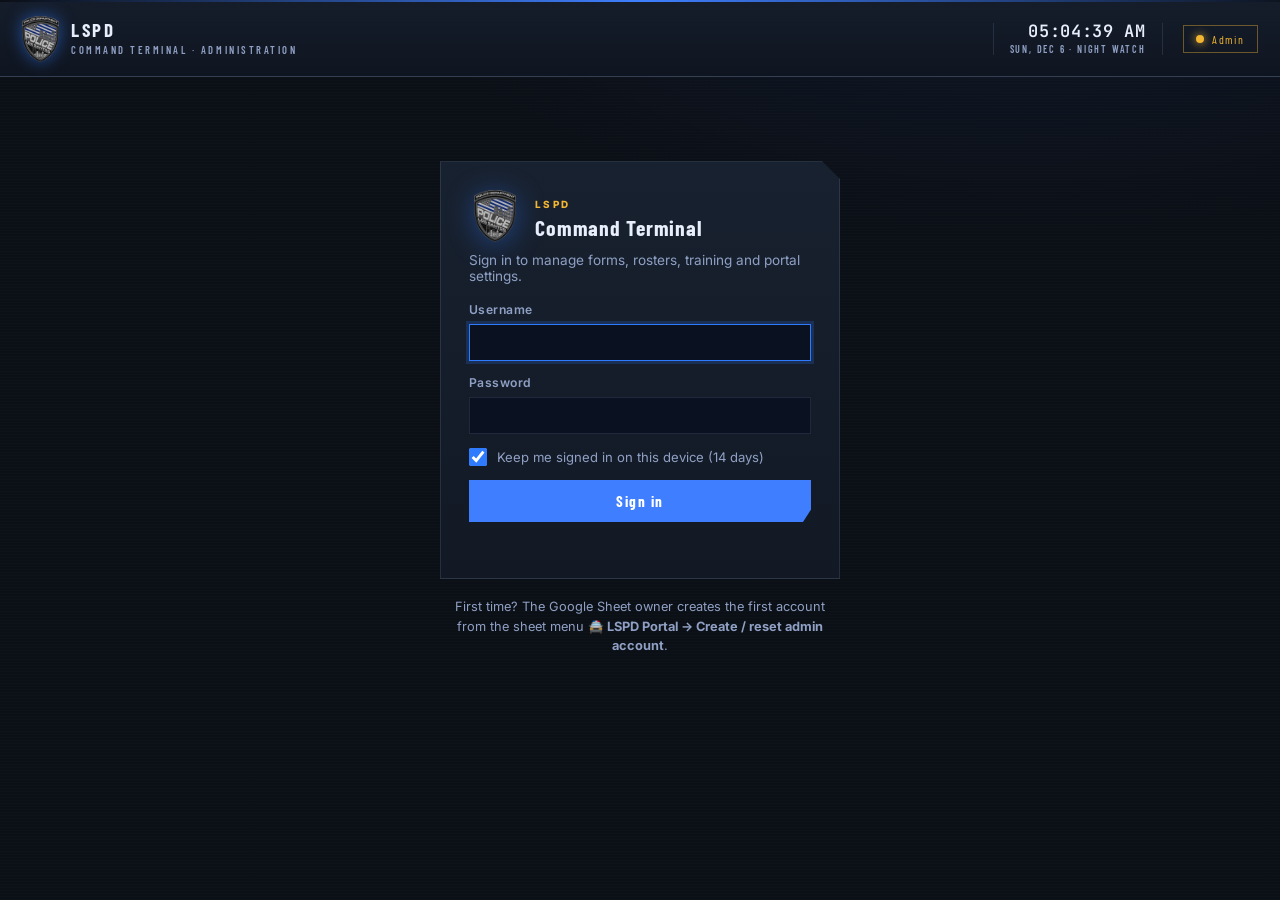
==== commit f16cc5d3: "The first two names on every division roster are always leaders (plus Admin picks) (backend v165) Co" ====
--- a/site/admin.html
+++ b/site/admin.html
@@ -1695,7 +1695,7 @@
   const draw = (people, err) => {
     box.innerHTML = "";
     box.append(h("div", { class: "staff-hd" }, h("b", { text: "Leaders & assistants" }),
-      h("small", { class: "muted", text: dv.staff.length ? dv.staff.length + " picked" : "None picked: the first two officers on the roster tab are used" })));
+      h("small", { class: "muted", text: "The first two officers on the roster tab are always leaders" + (dv.staff.length ? " · plus " + dv.staff.length + " picked here" : ". Pick anyone else who should be one.") })));
     if (err) box.append(h("p", { class: "help", text: err }));
     if (!people) { box.append(h("button", { class: "btn ghost sm", onclick: load }, dv.staff.length ? "Change (" + dv.staff.length + " picked)" : "Pick from the roster")); return; }
     const list = h("div", { class: "staff-list" }, people.filter(p => p.id).map((p, i) => {
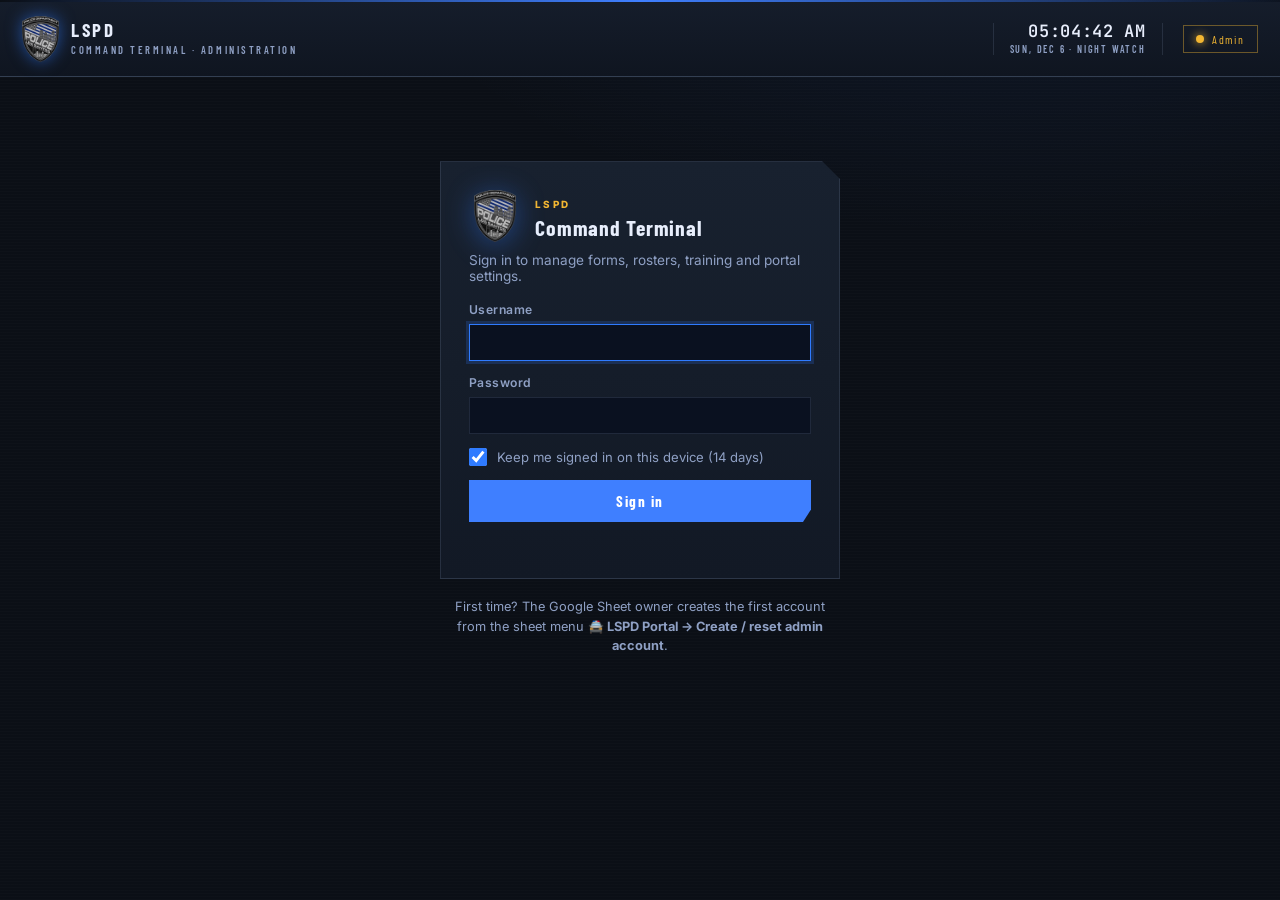
==== commit 37b19976: "Leaders = whoever holds the first two callsigns on the division roster (backend v166) Co-Authored-By" ====
--- a/site/admin.html
+++ b/site/admin.html
@@ -1695,7 +1695,7 @@
   const draw = (people, err) => {
     box.innerHTML = "";
     box.append(h("div", { class: "staff-hd" }, h("b", { text: "Leaders & assistants" }),
-      h("small", { class: "muted", text: "The first two officers on the roster tab are always leaders" + (dv.staff.length ? " · plus " + dv.staff.length + " picked here" : ". Pick anyone else who should be one.") })));
+      h("small", { class: "muted", text: "Whoever holds the first two callsigns on the roster tab is always a leader" + (dv.staff.length ? " · plus " + dv.staff.length + " picked here" : ". Pick anyone else who should be one.") })));
     if (err) box.append(h("p", { class: "help", text: err }));
     if (!people) { box.append(h("button", { class: "btn ghost sm", onclick: load }, dv.staff.length ? "Change (" + dv.staff.length + " picked)" : "Pick from the roster")); return; }
     const list = h("div", { class: "staff-list" }, people.filter(p => p.id).map((p, i) => {
